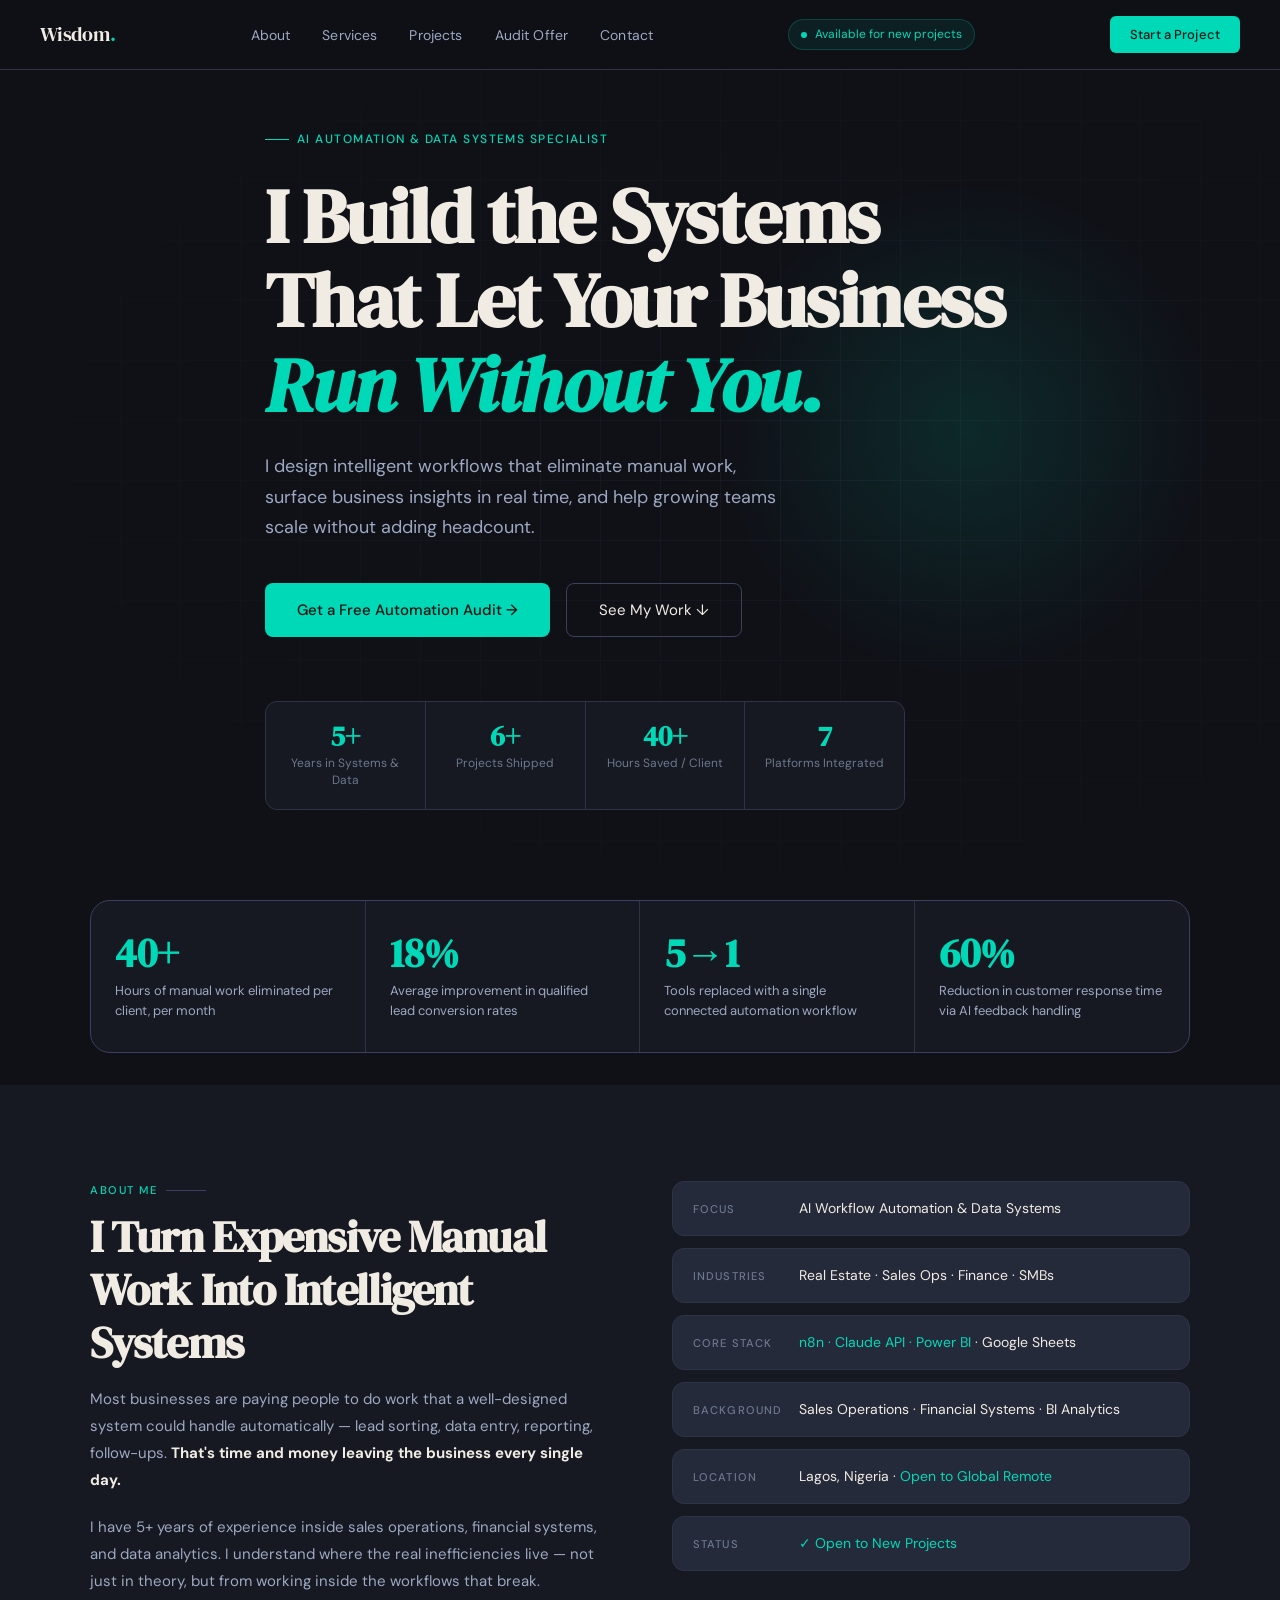
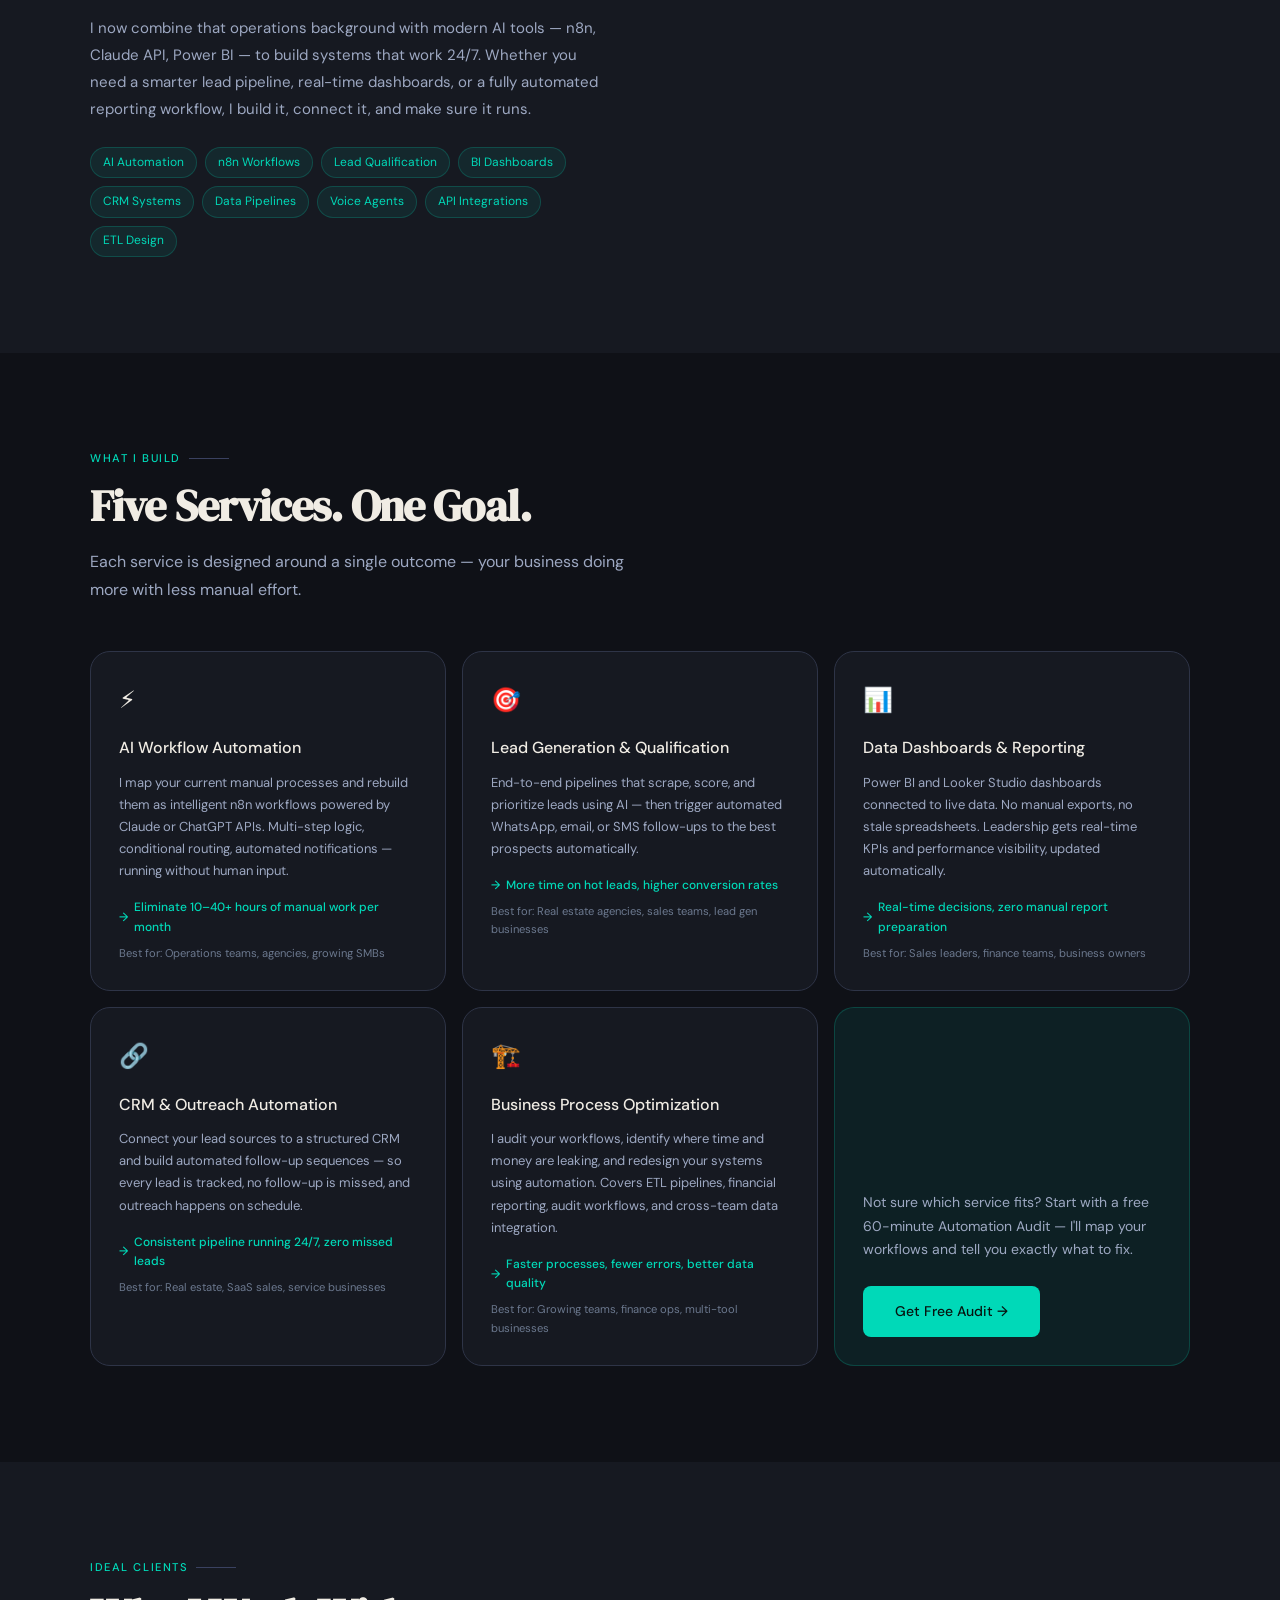
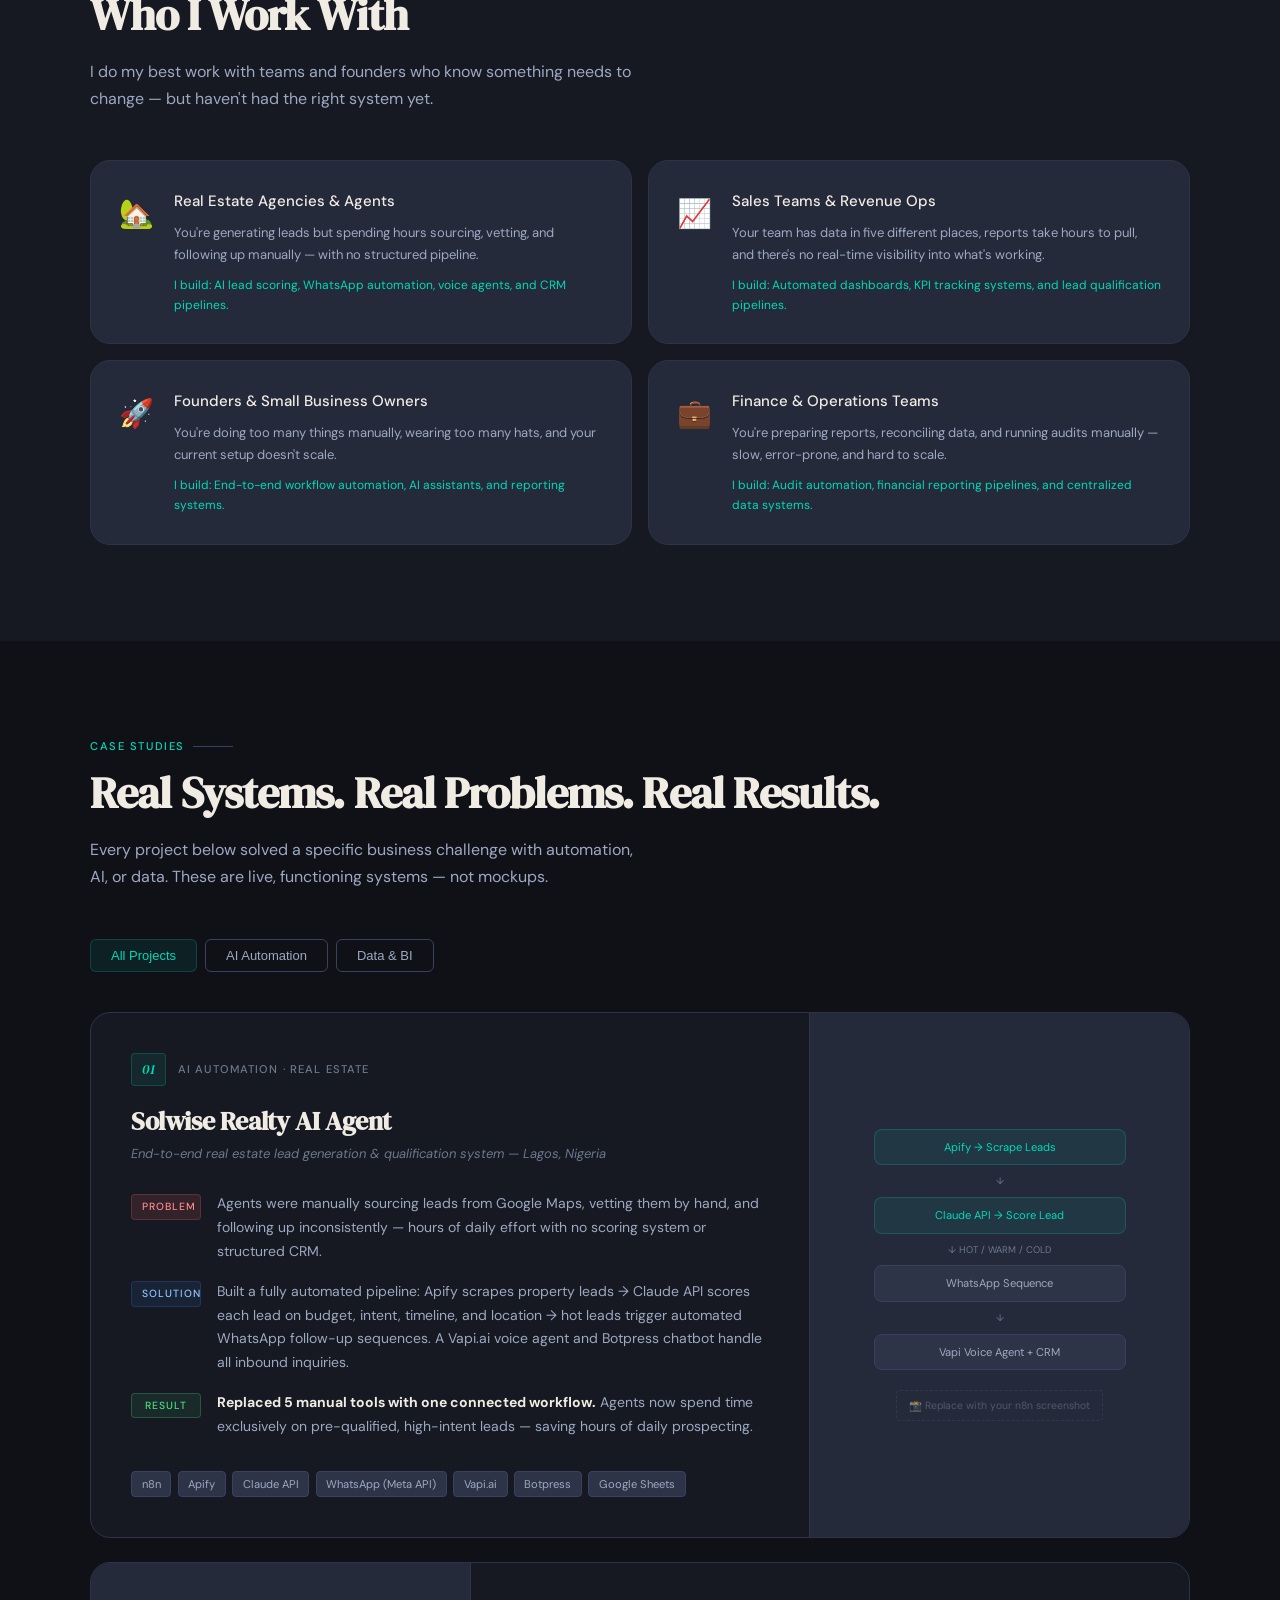
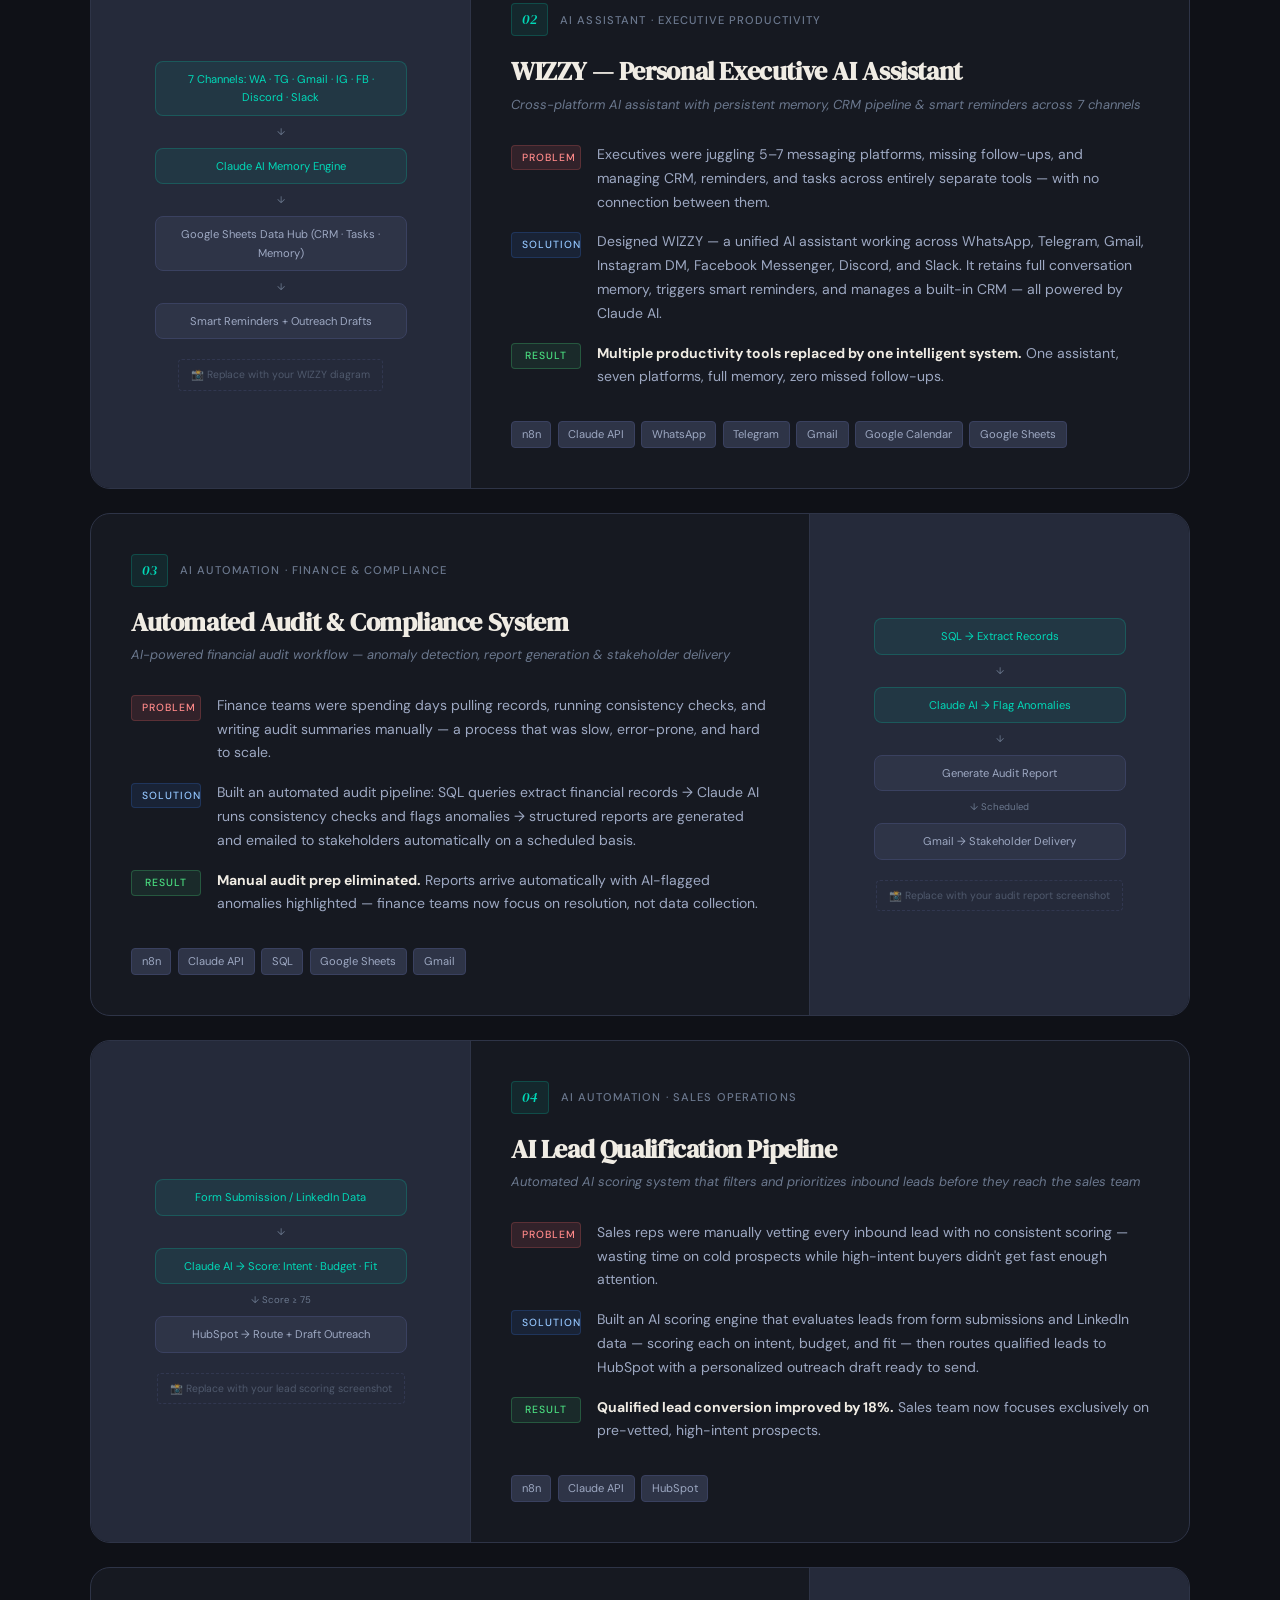
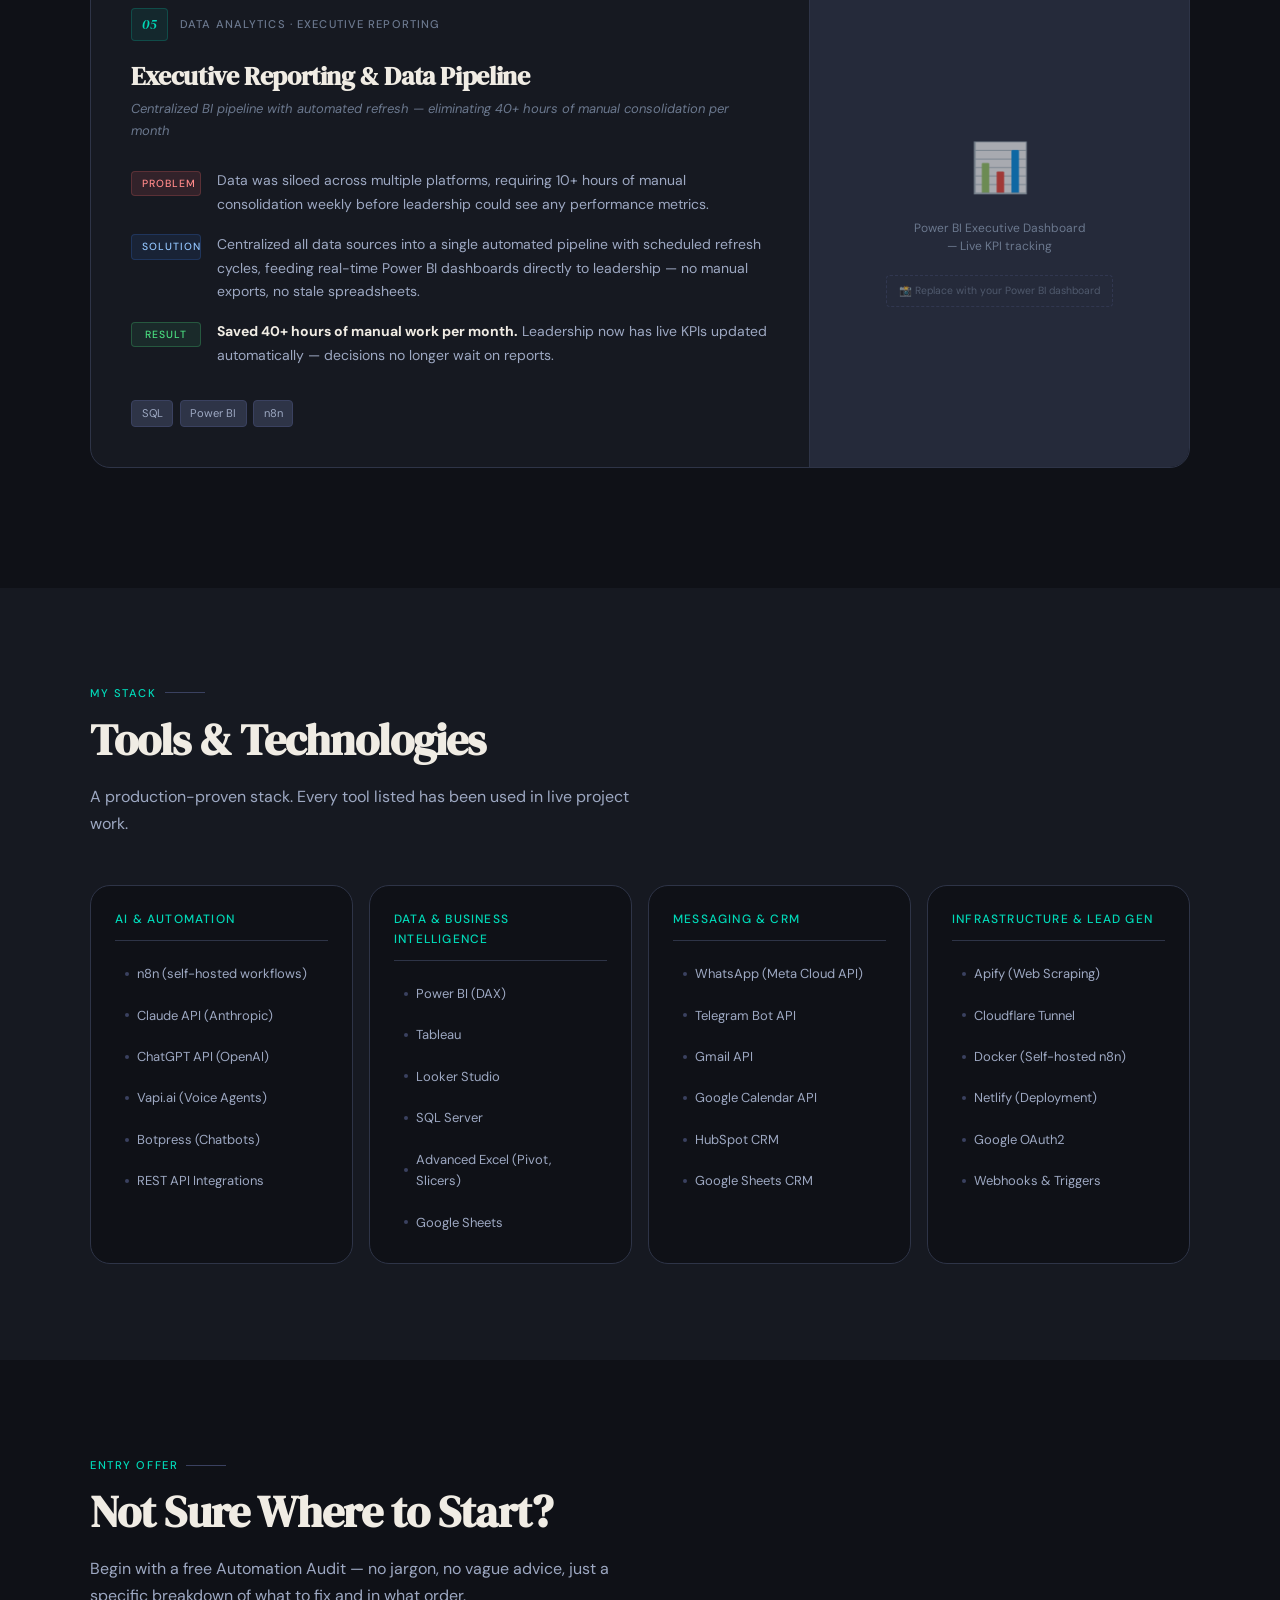
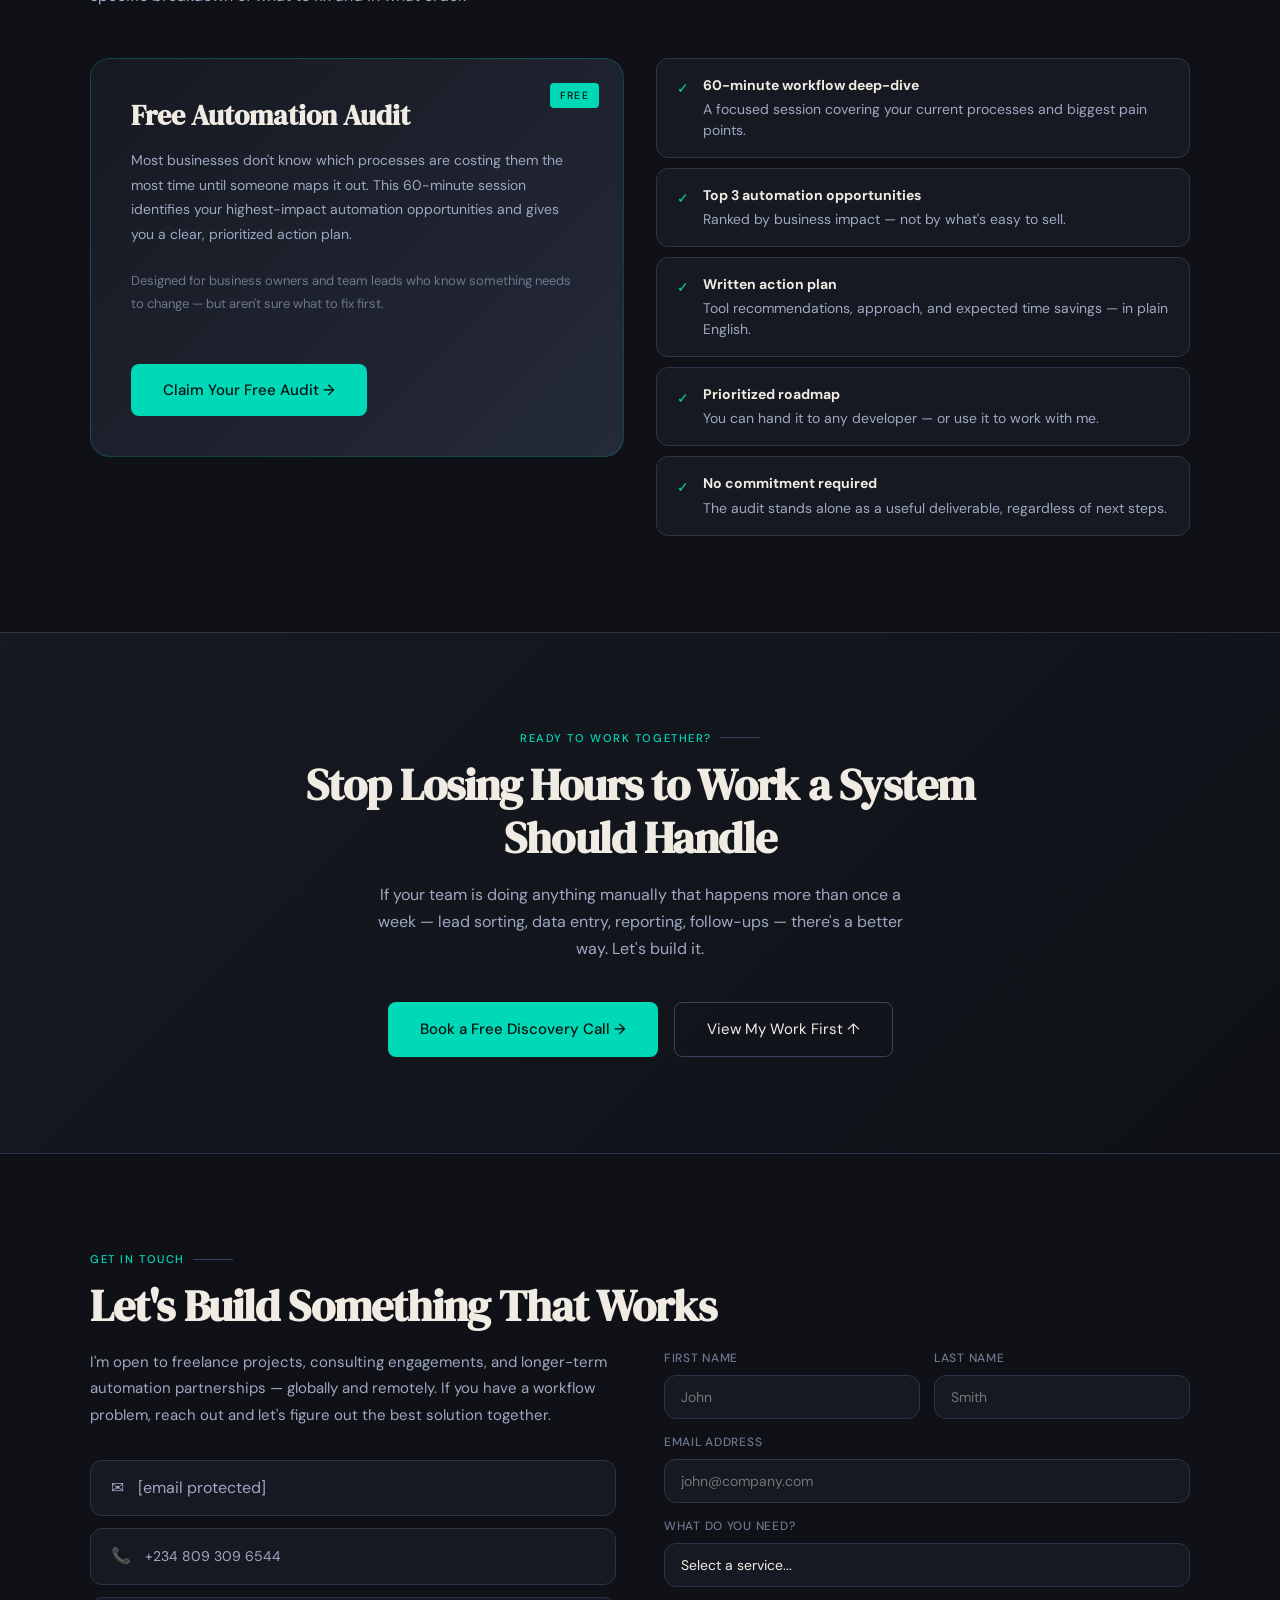
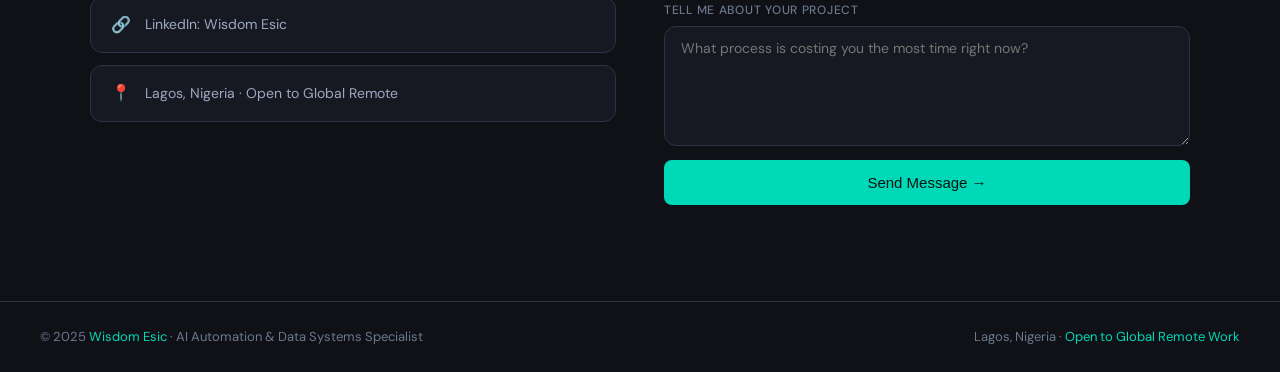
==== index.html @ a55ecbf7 "Update index.html" ====
<!DOCTYPE html>
<html lang="en">
<head>
<meta charset="UTF-8"/>
<meta name="viewport" content="width=device-width, initial-scale=1.0"/>
<title>Wisdom Esic — AI Automation & Data Systems Specialist</title>
<link rel="preconnect" href="https://fonts.googleapis.com"/>
<link rel="preconnect" href="https://fonts.gstatic.com" crossorigin/>
<link href="https://fonts.googleapis.com/css2?family=DM+Serif+Display:ital@0;1&family=DM+Sans:ital,opsz,wght@0,9..40,300;0,9..40,400;0,9..40,500;1,9..40,300&display=swap" rel="stylesheet"/>
<style>
:root{
  --bg:#0f1117;
  --bg2:#161921;
  --bg3:#1e2230;
  --surface:#252a3a;
  --surface2:#2e3447;
  --border:#2e3447;
  --border2:#3a4160;
  --text:#f0ece4;
  --text2:#9da8c2;
  --text3:#6b788e;
  --teal:#00d9b8;
  --teal-dim:#00a88f;
  --teal-bg:rgba(0,217,184,.08);
  --teal-border:rgba(0,217,184,.2);
  --amber:#f5a623;
  --amber-bg:rgba(245,166,35,.09);
  --red:#ff6b6b;
  --green:#4ade80;
  --green-bg:rgba(74,222,128,.09);
  --font-display:'DM Serif Display',Georgia,serif;
  --font-body:'DM Sans',system-ui,sans-serif;
  --radius:12px;
  --radius-lg:20px;
  --transition:0.25s cubic-bezier(.4,0,.2,1);
}
*{box-sizing:border-box;margin:0;padding:0}
html{scroll-behavior:smooth;font-size:16px}
body{background:var(--bg);color:var(--text);font-family:var(--font-body);font-weight:400;line-height:1.65;-webkit-font-smoothing:antialiased}

/* ── SCROLLBAR ── */
::-webkit-scrollbar{width:5px}
::-webkit-scrollbar-track{background:var(--bg)}
::-webkit-scrollbar-thumb{background:var(--border2);border-radius:4px}

/* ── NAV ── */
nav{
  position:fixed;top:0;left:0;right:0;z-index:100;
  display:flex;align-items:center;justify-content:space-between;
  padding:1rem 2.5rem;
  background:rgba(15,17,23,.85);
  backdrop-filter:blur(16px);
  border-bottom:1px solid var(--border);
}
.nav-logo{font-family:var(--font-display);font-size:1.25rem;color:var(--text);text-decoration:none;letter-spacing:-.01em}
.nav-logo span{color:var(--teal)}
.nav-links{display:flex;gap:2rem;list-style:none}
.nav-links a{color:var(--text2);text-decoration:none;font-size:.875rem;font-weight:400;letter-spacing:.01em;transition:color var(--transition)}
.nav-links a:hover{color:var(--text)}
.nav-cta{
  background:var(--teal);color:#0a1a17;font-weight:500;font-size:.8125rem;
  padding:.5rem 1.25rem;border-radius:6px;text-decoration:none;letter-spacing:.01em;
  transition:background var(--transition),transform var(--transition);
}
.nav-cta:hover{background:var(--teal-dim);transform:translateY(-1px)}
.nav-badge{
  display:flex;align-items:center;gap:.5rem;font-size:.75rem;color:var(--teal);
  background:var(--teal-bg);border:1px solid var(--teal-border);
  padding:.3rem .75rem;border-radius:20px;
}
.nav-badge::before{content:'';width:6px;height:6px;background:var(--teal);border-radius:50%;animation:pulse 2s infinite}
@keyframes pulse{0%,100%{opacity:1}50%{opacity:.4}}
.hamburger{display:none;background:none;border:none;cursor:pointer;flex-direction:column;gap:5px;padding:4px}
.hamburger span{display:block;width:22px;height:1.5px;background:var(--text2);border-radius:2px;transition:var(--transition)}
.mobile-menu{display:none}

/* ── HERO ── */
#hero{
  min-height:100vh;display:flex;align-items:center;
  padding:6rem 2.5rem 4rem;
  position:relative;overflow:hidden;
}
.hero-grid{
  position:absolute;inset:0;
  background-image:linear-gradient(var(--border) 1px,transparent 1px),linear-gradient(90deg,var(--border) 1px,transparent 1px);
  background-size:60px 60px;
  opacity:.25;
  mask-image:radial-gradient(ellipse 70% 60% at 60% 50%,black 0%,transparent 100%);
}
.hero-glow{
  position:absolute;top:20%;right:5%;width:500px;height:500px;
  background:radial-gradient(circle,rgba(0,217,184,.12) 0%,transparent 70%);
  pointer-events:none;
}
.hero-inner{max-width:1100px;margin:0 auto;position:relative;z-index:1}
.hero-eyebrow{
  display:inline-flex;align-items:center;gap:.5rem;
  font-size:.75rem;font-weight:500;letter-spacing:.12em;text-transform:uppercase;
  color:var(--teal);margin-bottom:1.5rem;
}
.hero-eyebrow::before{content:'';width:24px;height:1px;background:var(--teal)}
.hero-h1{
  font-family:var(--font-display);
  font-size:clamp(2.8rem,6vw,5rem);
  line-height:1.1;letter-spacing:-.02em;
  color:var(--text);margin-bottom:1.5rem;
  max-width:750px;
}
.hero-h1 em{font-style:italic;color:var(--teal)}
.hero-sub{
  font-size:1.125rem;color:var(--text2);
  max-width:520px;margin-bottom:2.5rem;line-height:1.7;
}
.hero-actions{display:flex;gap:1rem;flex-wrap:wrap;margin-bottom:4rem}
.btn-primary{
  display:inline-flex;align-items:center;gap:.5rem;
  background:var(--teal);color:#071410;font-weight:500;font-size:.9375rem;
  padding:.875rem 2rem;border-radius:8px;text-decoration:none;
  transition:background var(--transition),transform var(--transition),box-shadow var(--transition);
}
.btn-primary:hover{background:var(--teal-dim);transform:translateY(-2px);box-shadow:0 12px 32px rgba(0,217,184,.25)}
.btn-secondary{
  display:inline-flex;align-items:center;gap:.5rem;
  background:transparent;color:var(--text);font-weight:400;font-size:.9375rem;
  padding:.875rem 2rem;border-radius:8px;text-decoration:none;
  border:1px solid var(--border2);
  transition:border-color var(--transition),background var(--transition),transform var(--transition);
}
.btn-secondary:hover{border-color:var(--teal);background:var(--teal-bg);transform:translateY(-2px)}
.hero-stats{
  display:grid;grid-template-columns:repeat(4,1fr);gap:1px;
  background:var(--border);border:1px solid var(--border);
  border-radius:var(--radius);overflow:hidden;max-width:640px;
}
.hero-stat{
  background:var(--bg2);padding:1.25rem 1rem;text-align:center;
}
.hero-stat strong{display:block;font-family:var(--font-display);font-size:1.75rem;color:var(--teal);line-height:1}
.hero-stat span{font-size:.75rem;color:var(--text3);line-height:1.4;margin-top:.3rem;display:block}

/* ── SECTION COMMON ── */
section{padding:6rem 2.5rem}
.container{max-width:1100px;margin:0 auto}
.section-kicker{
  font-size:.7rem;font-weight:500;letter-spacing:.14em;text-transform:uppercase;
  color:var(--teal);margin-bottom:.75rem;display:flex;align-items:center;gap:.5rem;
}
.section-kicker::after{content:'';flex:1;height:1px;background:var(--border2);max-width:40px}
.section-title{
  font-family:var(--font-display);
  font-size:clamp(1.75rem,3.5vw,2.75rem);
  line-height:1.2;letter-spacing:-.02em;
  margin-bottom:1rem;color:var(--text);
}
.section-sub{font-size:1rem;color:var(--text2);max-width:560px;margin-bottom:3rem;line-height:1.7}

/* ── RESULTS STRIP ── */
#results{padding:0 2.5rem;margin-bottom:2rem}
.results-strip{
  max-width:1100px;margin:0 auto;
  display:grid;grid-template-columns:repeat(4,1fr);
  border:1px solid var(--border2);border-radius:var(--radius-lg);
  overflow:hidden;background:var(--bg2);
}
.result-item{
  padding:2rem 1.5rem;border-right:1px solid var(--border);
  position:relative;transition:background var(--transition);
}
.result-item:last-child{border-right:none}
.result-item:hover{background:var(--surface)}
.result-item strong{
  font-family:var(--font-display);font-size:2.5rem;color:var(--teal);
  display:block;line-height:1;margin-bottom:.5rem;
}
.result-item p{font-size:.8125rem;color:var(--text2);line-height:1.5}

/* ── ABOUT ── */
#about{background:var(--bg2)}
.about-grid{display:grid;grid-template-columns:1fr 1fr;gap:4rem;align-items:start}
.about-text p{color:var(--text2);line-height:1.8;margin-bottom:1.25rem;font-size:.9375rem}
.about-text p strong{color:var(--text)}
.about-tags{display:flex;flex-wrap:wrap;gap:.5rem;margin-top:1.5rem}
.tag{
  font-size:.75rem;color:var(--teal);background:var(--teal-bg);
  border:1px solid var(--teal-border);padding:.3rem .75rem;border-radius:20px;
}
.about-info{display:flex;flex-direction:column;gap:.75rem}
.info-row{
  display:flex;gap:1rem;align-items:flex-start;padding:1rem 1.25rem;
  background:var(--surface);border-radius:var(--radius);border:1px solid var(--border);
}
.info-row .info-label{font-size:.7rem;font-weight:500;letter-spacing:.1em;text-transform:uppercase;color:var(--text3);flex-shrink:0;width:90px;padding-top:.1rem}
.info-row .info-val{font-size:.875rem;color:var(--text);line-height:1.5}
.info-row .info-val .highlight{color:var(--teal)}

/* ── SERVICES ── */
.services-grid{display:grid;grid-template-columns:repeat(3,1fr);gap:1rem}
.service-card{
  background:var(--bg2);border:1px solid var(--border);border-radius:var(--radius-lg);
  padding:1.75rem;transition:border-color var(--transition),transform var(--transition),background var(--transition);
  position:relative;overflow:hidden;
}
.service-card::before{
  content:'';position:absolute;top:0;left:0;right:0;height:1px;
  background:linear-gradient(90deg,transparent,var(--teal),transparent);
  opacity:0;transition:opacity var(--transition);
}
.service-card:hover{border-color:var(--border2);transform:translateY(-4px);background:var(--surface)}
.service-card:hover::before{opacity:1}
.svc-icon{font-size:1.5rem;margin-bottom:1rem;display:block}
.svc-title{font-size:1rem;font-weight:500;color:var(--text);margin-bottom:.625rem}
.svc-desc{font-size:.8125rem;color:var(--text2);line-height:1.7;margin-bottom:1rem}
.svc-result{font-size:.75rem;color:var(--teal);font-weight:500;display:flex;align-items:center;gap:.4rem}
.svc-result::before{content:'→'}
.svc-for{font-size:.7rem;color:var(--text3);margin-top:.375rem}

/* ── WHO I WORK WITH ── */
#audience{background:var(--bg2)}
.audience-grid{display:grid;grid-template-columns:repeat(2,1fr);gap:1rem}
.audience-card{
  display:flex;gap:1.25rem;align-items:flex-start;
  background:var(--surface);border:1px solid var(--border);border-radius:var(--radius-lg);
  padding:1.75rem;transition:border-color var(--transition),transform var(--transition);
}
.audience-card:hover{border-color:var(--teal-border);transform:translateY(-3px)}
.audience-icon{font-size:1.75rem;flex-shrink:0;margin-top:.1rem}
.audience-card h3{font-size:.9375rem;font-weight:500;color:var(--text);margin-bottom:.5rem}
.audience-card p{font-size:.8125rem;color:var(--text2);line-height:1.7;margin-bottom:.625rem}
.audience-builds{font-size:.75rem;color:var(--teal)}

/* ── PROJECTS ── */
#projects{background:var(--bg)}
.projects-intro{margin-bottom:3rem}
.project-tabs{display:flex;gap:.5rem;margin-bottom:2.5rem}
.tab-btn{
  padding:.5rem 1.25rem;border-radius:6px;font-size:.8125rem;font-weight:400;
  border:1px solid var(--border2);background:transparent;color:var(--text2);
  cursor:pointer;transition:all var(--transition);
}
.tab-btn.active,.tab-btn:hover{background:var(--teal-bg);border-color:var(--teal-border);color:var(--teal)}
.project-card{
  background:var(--bg2);border:1px solid var(--border);border-radius:var(--radius-lg);
  overflow:hidden;margin-bottom:1.5rem;
  display:grid;grid-template-columns:1fr 380px;
  transition:border-color var(--transition),transform var(--transition);
}
.project-card:hover{border-color:var(--border2);transform:translateY(-3px)}
.project-card.reverse{grid-template-columns:380px 1fr}
.project-body{padding:2.5rem;display:flex;flex-direction:column;justify-content:space-between}
.project-meta{display:flex;align-items:center;gap:.75rem;margin-bottom:1.25rem;flex-wrap:wrap}
.project-num{
  font-family:var(--font-display);font-size:.875rem;color:var(--teal);
  background:var(--teal-bg);border:1px solid var(--teal-border);
  padding:.25rem .625rem;border-radius:4px;font-style:italic;
}
.project-category{font-size:.7rem;font-weight:500;letter-spacing:.1em;text-transform:uppercase;color:var(--text3)}
.project-card h3{font-family:var(--font-display);font-size:1.625rem;color:var(--text);margin-bottom:.375rem;line-height:1.2;letter-spacing:-.015em}
.project-subtitle{font-size:.8125rem;color:var(--text3);margin-bottom:1.75rem;font-style:italic}
.case-study{display:flex;flex-direction:column;gap:1rem;margin-bottom:2rem}
.cs-row{display:flex;gap:1rem;align-items:flex-start}
.cs-label{
  font-size:.65rem;font-weight:500;letter-spacing:.1em;text-transform:uppercase;
  padding:.25rem .625rem;border-radius:4px;flex-shrink:0;margin-top:.1rem;line-height:1.5;
  width:70px;text-align:center;
}
.cs-label.prob{background:rgba(255,107,107,.12);color:#ff8989;border:1px solid rgba(255,107,107,.2)}
.cs-label.sol{background:rgba(59,130,246,.1);color:#93c5fd;border:1px solid rgba(59,130,246,.2)}
.cs-label.res{background:var(--green-bg);color:var(--green);border:1px solid rgba(74,222,128,.25)}
.cs-text{font-size:.875rem;color:var(--text2);line-height:1.7}
.cs-text strong{color:var(--text)}
.project-tools{display:flex;flex-wrap:wrap;gap:.4rem}
.tool-tag{
  font-size:.7rem;background:var(--surface2);border:1px solid var(--border2);
  color:var(--text2);padding:.2rem .6rem;border-radius:4px;
}
.project-visual{
  background:var(--surface);border-left:1px solid var(--border);
  display:flex;flex-direction:column;align-items:center;justify-content:center;
  position:relative;overflow:hidden;min-height:320px;
}
.project-card.reverse .project-visual{border-left:none;border-right:1px solid var(--border)}
.project-visual-inner{
  width:100%;height:100%;display:flex;align-items:center;justify-content:center;
  flex-direction:column;gap:.75rem;padding:2rem;
}
.project-visual-icon{font-size:3rem;opacity:.6}
.project-visual-label{font-size:.75rem;color:var(--text3);text-align:center;max-width:180px;line-height:1.5}
.project-visual-hint{
  font-size:.65rem;color:var(--text3);opacity:.6;
  border:1px dashed var(--border2);padding:.375rem .75rem;border-radius:4px;margin-top:.5rem;
}
.project-visual img{
  width:100%;height:100%;object-fit:cover;opacity:.85;
  transition:opacity var(--transition);
}
.project-card:hover .project-visual img{opacity:1}

/* Workflow diagram placeholder */
.flow-diagram{
  display:flex;flex-direction:column;align-items:center;gap:.5rem;width:80%;
}
.flow-node{
  background:var(--surface2);border:1px solid var(--border2);border-radius:8px;
  padding:.5rem 1rem;font-size:.7rem;color:var(--text2);text-align:center;width:100%;
}
.flow-node.accent{background:var(--teal-bg);border-color:var(--teal-border);color:var(--teal)}
.flow-arrow{font-size:.6rem;color:var(--text3)}

/* ── TOOLS STACK ── */
#tools{background:var(--bg2)}
.tools-grid{display:grid;grid-template-columns:repeat(4,1fr);gap:1rem}
.tool-group{background:var(--bg);border:1px solid var(--border);border-radius:var(--radius-lg);padding:1.5rem}
.tool-group h3{
  font-size:.75rem;font-weight:500;letter-spacing:.1em;text-transform:uppercase;
  color:var(--teal);margin-bottom:1rem;padding-bottom:.625rem;
  border-bottom:1px solid var(--border);
}
.tool-list{display:flex;flex-direction:column;gap:.5rem}
.tool-item{
  font-size:.8125rem;color:var(--text2);padding:.375rem .625rem;
  border-radius:6px;transition:background var(--transition),color var(--transition);
  display:flex;align-items:center;gap:.5rem;
}
.tool-item::before{content:'';width:4px;height:4px;background:var(--border2);border-radius:50%;flex-shrink:0;transition:background var(--transition)}
.tool-item:hover{background:var(--teal-bg);color:var(--text)}
.tool-item:hover::before{background:var(--teal)}

/* ── OFFER ── */
#offer{background:var(--bg)}
.offer-grid{display:grid;grid-template-columns:1fr 1fr;gap:2rem;align-items:start}
.offer-left{
  background:linear-gradient(135deg,var(--bg2) 0%,var(--surface) 100%);
  border:1px solid var(--teal-border);border-radius:var(--radius-lg);padding:2.5rem;
  position:relative;overflow:hidden;
}
.offer-left::after{
  content:'FREE';position:absolute;top:1.5rem;right:1.5rem;
  font-size:.65rem;font-weight:500;letter-spacing:.12em;
  background:var(--teal);color:#071410;padding:.25rem .625rem;border-radius:4px;
}
.offer-left h3{font-family:var(--font-display);font-size:1.75rem;color:var(--text);margin-bottom:1rem;line-height:1.2}
.offer-left p{font-size:.875rem;color:var(--text2);line-height:1.75;margin-bottom:1.5rem}
.offer-right{display:flex;flex-direction:column;gap:.625rem}
.offer-item{
  display:flex;gap:.875rem;align-items:flex-start;
  background:var(--bg2);border:1px solid var(--border);border-radius:var(--radius);
  padding:1rem 1.25rem;
}
.offer-check{color:var(--teal);font-size:.875rem;flex-shrink:0;margin-top:.15rem}
.offer-item p{font-size:.875rem;color:var(--text2);line-height:1.5}
.offer-item p strong{color:var(--text);display:block;margin-bottom:.2rem;font-size:.875rem}

/* ── FINAL CTA ── */
#cta{
  padding:6rem 2.5rem;
  background:linear-gradient(135deg,var(--bg2) 0%,var(--bg) 100%);
  border-top:1px solid var(--border);border-bottom:1px solid var(--border);
  text-align:center;
}
#cta .section-title{margin-bottom:1rem}
#cta .section-sub{margin:0 auto 2.5rem;text-align:center}

/* ── CONTACT ── */
#contact{background:var(--bg)}
.contact-grid{display:grid;grid-template-columns:1fr 1fr;gap:3rem;align-items:start}
.contact-info h3{font-family:var(--font-display);font-size:1.75rem;color:var(--text);margin-bottom:.75rem;line-height:1.2}
.contact-info p{font-size:.9375rem;color:var(--text2);line-height:1.75;margin-bottom:2rem}
.contact-links{display:flex;flex-direction:column;gap:.75rem}
.contact-link{
  display:flex;align-items:center;gap:.875rem;padding:.875rem 1.25rem;
  background:var(--bg2);border:1px solid var(--border);border-radius:var(--radius);
  color:var(--text2);font-size:.875rem;text-decoration:none;
  transition:border-color var(--transition),color var(--transition),background var(--transition);
}
.contact-link:hover{border-color:var(--teal-border);background:var(--teal-bg);color:var(--text)}
.contact-link span:first-child{font-size:1rem;flex-shrink:0}
.contact-form{display:flex;flex-direction:column;gap:.875rem}
.form-group{display:flex;flex-direction:column;gap:.375rem}
.form-group label{font-size:.75rem;font-weight:500;letter-spacing:.06em;text-transform:uppercase;color:var(--text3)}
.form-group input,.form-group textarea,.form-group select{
  background:var(--bg2);border:1px solid var(--border);border-radius:var(--radius);
  color:var(--text);font-family:var(--font-body);font-size:.875rem;
  padding:.75rem 1rem;outline:none;transition:border-color var(--transition);
  -webkit-appearance:none;
}
.form-group textarea{min-height:120px;resize:vertical}
.form-group input:focus,.form-group textarea:focus,.form-group select:focus{border-color:var(--teal-dim)}
.form-group select option{background:var(--bg2)}
.form-row{display:grid;grid-template-columns:1fr 1fr;gap:.875rem}

/* ── FOOTER ── */
footer{
  border-top:1px solid var(--border);padding:1.5rem 2.5rem;
  display:flex;align-items:center;justify-content:space-between;
  background:var(--bg);
}
.footer-text{font-size:.8125rem;color:var(--text3)}
.footer-text span{color:var(--teal)}

/* ── ANIMATIONS ── */
@keyframes fadeUp{from{opacity:0;transform:translateY(24px)}to{opacity:1;transform:translateY(0)}}
.fade-up{opacity:0;animation:fadeUp .7s cubic-bezier(.4,0,.2,1) forwards}
.delay-1{animation-delay:.1s}
.delay-2{animation-delay:.2s}
.delay-3{animation-delay:.35s}
.delay-4{animation-delay:.5s}
.delay-5{animation-delay:.65s}

/* reveal on scroll */
.reveal{opacity:0;transform:translateY(30px);transition:opacity .7s ease,transform .7s ease}
.reveal.visible{opacity:1;transform:translateY(0)}

/* ── RESPONSIVE ── */
@media(max-width:1024px){
  .tools-grid{grid-template-columns:repeat(2,1fr)}
  .project-card,.project-card.reverse{grid-template-columns:1fr}
  .project-card.reverse .project-visual{border-right:none;border-left:none;border-top:1px solid var(--border)}
  .project-visual{border-left:none;border-top:1px solid var(--border);min-height:220px}
  .project-card{display:flex;flex-direction:column-reverse}
  .project-card.reverse{display:flex;flex-direction:column}
}
@media(max-width:768px){
  nav{padding:.875rem 1.25rem}
  .nav-links,.nav-badge{display:none}
  .hamburger{display:flex}
  .mobile-menu{
    display:none;position:fixed;inset:0;z-index:99;
    background:var(--bg);padding:5rem 2rem 2rem;
    flex-direction:column;gap:1.5rem;
  }
  .mobile-menu.open{display:flex}
  .mobile-menu a{font-size:1.25rem;color:var(--text2);text-decoration:none;border-bottom:1px solid var(--border);padding-bottom:1rem}
  section{padding:4rem 1.25rem}
  #hero{padding:5rem 1.25rem 3rem}
  .hero-stats{grid-template-columns:repeat(2,1fr)}
  .hero-actions{flex-direction:column;align-items:flex-start}
  .about-grid,.contact-grid,.offer-grid{grid-template-columns:1fr}
  .results-strip{grid-template-columns:repeat(2,1fr)}
  .result-item{border-right:1px solid var(--border);border-bottom:1px solid var(--border)}
  .result-item:nth-child(2),.result-item:nth-child(4){border-right:none}
  .result-item:nth-child(3),.result-item:nth-child(4){border-bottom:none}
  .services-grid{grid-template-columns:1fr}
  .audience-grid{grid-template-columns:1fr}
  .tools-grid{grid-template-columns:1fr 1fr}
  footer{flex-direction:column;gap:.5rem;text-align:center}
  .form-row{grid-template-columns:1fr}
  .nav-cta{display:none}
}
@media(max-width:480px){
  .results-strip{grid-template-columns:1fr}
  .result-item{border-right:none}
  .tools-grid{grid-template-columns:1fr}
}
</style>
</head>
<body>

<!-- NAV -->
<nav>
  <a href="#hero" class="nav-logo">Wisdom<span>.</span></a>
  <ul class="nav-links">
    <li><a href="#about">About</a></li>
    <li><a href="#services">Services</a></li>
    <li><a href="#projects">Projects</a></li>
    <li><a href="#offer">Audit Offer</a></li>
    <li><a href="#contact">Contact</a></li>
  </ul>
  <div class="nav-badge">Available for new projects</div>
  <a href="#contact" class="nav-cta">Start a Project</a>
  <button class="hamburger" id="hamburger" aria-label="Menu">
    <span></span><span></span><span></span>
  </button>
</nav>

<!-- MOBILE MENU -->
<nav class="mobile-menu" id="mobileMenu">
  <a href="#about" onclick="closeMobile()">About</a>
  <a href="#services" onclick="closeMobile()">Services</a>
  <a href="#projects" onclick="closeMobile()">Projects</a>
  <a href="#offer" onclick="closeMobile()">Audit Offer</a>
  <a href="#contact" onclick="closeMobile()">Contact</a>
  <a href="#contact" class="btn-primary" style="text-align:center" onclick="closeMobile()">Start a Project →</a>
</nav>

<!-- HERO -->
<section id="hero">
  <div class="hero-grid"></div>
  <div class="hero-glow"></div>
  <div class="hero-inner">
    <div class="hero-eyebrow fade-up delay-1">AI Automation & Data Systems Specialist</div>
    <h1 class="hero-h1 fade-up delay-2">
      I Build the Systems That Let Your Business <em>Run Without You.</em>
    </h1>
    <p class="hero-sub fade-up delay-3">
      I design intelligent workflows that eliminate manual work, surface business insights in real time, and help growing teams scale without adding headcount.
    </p>
    <div class="hero-actions fade-up delay-4">
      <a href="#offer" class="btn-primary">Get a Free Automation Audit →</a>
      <a href="#projects" class="btn-secondary">See My Work ↓</a>
    </div>
    <div class="hero-stats fade-up delay-5">
      <div class="hero-stat"><strong>5+</strong><span>Years in Systems &amp; Data</span></div>
      <div class="hero-stat"><strong>6+</strong><span>Projects Shipped</span></div>
      <div class="hero-stat"><strong>40+</strong><span>Hours Saved / Client</span></div>
      <div class="hero-stat"><strong>7</strong><span>Platforms Integrated</span></div>
    </div>
  </div>
</section>

<!-- RESULTS STRIP -->
<div id="results">
  <div class="results-strip reveal">
    <div class="result-item"><strong>40+</strong><p>Hours of manual work eliminated per client, per month</p></div>
    <div class="result-item"><strong>18%</strong><p>Average improvement in qualified lead conversion rates</p></div>
    <div class="result-item"><strong>5→1</strong><p>Tools replaced with a single connected automation workflow</p></div>
    <div class="result-item"><strong>60%</strong><p>Reduction in customer response time via AI feedback handling</p></div>
  </div>
</div>

<!-- ABOUT -->
<section id="about">
  <div class="container">
    <div class="about-grid">
      <div class="about-text reveal">
        <div class="section-kicker">About Me</div>
        <h2 class="section-title">I Turn Expensive Manual Work Into Intelligent Systems</h2>
        <p>Most businesses are paying people to do work that a well-designed system could handle automatically — lead sorting, data entry, reporting, follow-ups. <strong>That's time and money leaving the business every single day.</strong></p>
        <p>I have 5+ years of experience inside sales operations, financial systems, and data analytics. I understand where the real inefficiencies live — not just in theory, but from working inside the workflows that break.</p>
        <p>I now combine that operations background with modern AI tools — n8n, Claude API, Power BI — to build systems that work 24/7. Whether you need a smarter lead pipeline, real-time dashboards, or a fully automated reporting workflow, I build it, connect it, and make sure it runs.</p>
        <div class="about-tags">
          <span class="tag">AI Automation</span>
          <span class="tag">n8n Workflows</span>
          <span class="tag">Lead Qualification</span>
          <span class="tag">BI Dashboards</span>
          <span class="tag">CRM Systems</span>
          <span class="tag">Data Pipelines</span>
          <span class="tag">Voice Agents</span>
          <span class="tag">API Integrations</span>
          <span class="tag">ETL Design</span>
        </div>
      </div>
      <div class="about-info reveal">
        <div class="info-row">
          <span class="info-label">Focus</span>
          <span class="info-val">AI Workflow Automation &amp; Data Systems</span>
        </div>
        <div class="info-row">
          <span class="info-label">Industries</span>
          <span class="info-val">Real Estate · Sales Ops · Finance · SMBs</span>
        </div>
        <div class="info-row">
          <span class="info-label">Core Stack</span>
          <span class="info-val"><span class="highlight">n8n · Claude API · Power BI</span> · Google Sheets</span>
        </div>
        <div class="info-row">
          <span class="info-label">Background</span>
          <span class="info-val">Sales Operations · Financial Systems · BI Analytics</span>
        </div>
        <div class="info-row">
          <span class="info-label">Location</span>
          <span class="info-val">Lagos, Nigeria · <span class="highlight">Open to Global Remote</span></span>
        </div>
        <div class="info-row">
          <span class="info-label">Status</span>
          <span class="info-val"><span class="highlight">✓ Open to New Projects</span></span>
        </div>
      </div>
    </div>
  </div>
</section>

<!-- SERVICES -->
<section id="services">
  <div class="container">
    <div class="section-kicker">What I Build</div>
    <h2 class="section-title">Five Services. One Goal.</h2>
    <p class="section-sub">Each service is designed around a single outcome — your business doing more with less manual effort.</p>
    <div class="services-grid">
      <div class="service-card reveal">
        <span class="svc-icon">⚡</span>
        <div class="svc-title">AI Workflow Automation</div>
        <p class="svc-desc">I map your current manual processes and rebuild them as intelligent n8n workflows powered by Claude or ChatGPT APIs. Multi-step logic, conditional routing, automated notifications — running without human input.</p>
        <div class="svc-result">Eliminate 10–40+ hours of manual work per month</div>
        <div class="svc-for">Best for: Operations teams, agencies, growing SMBs</div>
      </div>
      <div class="service-card reveal">
        <span class="svc-icon">🎯</span>
        <div class="svc-title">Lead Generation & Qualification</div>
        <p class="svc-desc">End-to-end pipelines that scrape, score, and prioritize leads using AI — then trigger automated WhatsApp, email, or SMS follow-ups to the best prospects automatically.</p>
        <div class="svc-result">More time on hot leads, higher conversion rates</div>
        <div class="svc-for">Best for: Real estate agencies, sales teams, lead gen businesses</div>
      </div>
      <div class="service-card reveal">
        <span class="svc-icon">📊</span>
        <div class="svc-title">Data Dashboards & Reporting</div>
        <p class="svc-desc">Power BI and Looker Studio dashboards connected to live data. No manual exports, no stale spreadsheets. Leadership gets real-time KPIs and performance visibility, updated automatically.</p>
        <div class="svc-result">Real-time decisions, zero manual report preparation</div>
        <div class="svc-for">Best for: Sales leaders, finance teams, business owners</div>
      </div>
      <div class="service-card reveal">
        <span class="svc-icon">🔗</span>
        <div class="svc-title">CRM & Outreach Automation</div>
        <p class="svc-desc">Connect your lead sources to a structured CRM and build automated follow-up sequences — so every lead is tracked, no follow-up is missed, and outreach happens on schedule.</p>
        <div class="svc-result">Consistent pipeline running 24/7, zero missed leads</div>
        <div class="svc-for">Best for: Real estate, SaaS sales, service businesses</div>
      </div>
      <div class="service-card reveal">
        <span class="svc-icon">🏗️</span>
        <div class="svc-title">Business Process Optimization</div>
        <p class="svc-desc">I audit your workflows, identify where time and money are leaking, and redesign your systems using automation. Covers ETL pipelines, financial reporting, audit workflows, and cross-team data integration.</p>
        <div class="svc-result">Faster processes, fewer errors, better data quality</div>
        <div class="svc-for">Best for: Growing teams, finance ops, multi-tool businesses</div>
      </div>
      <div class="service-card reveal" style="display:flex;flex-direction:column;align-items:flex-start;justify-content:flex-end;background:var(--teal-bg);border-color:var(--teal-border)">
        <p style="font-size:.875rem;color:var(--text2);line-height:1.7;margin-bottom:1.5rem">Not sure which service fits? Start with a free 60-minute Automation Audit — I'll map your workflows and tell you exactly what to fix.</p>
        <a href="#offer" class="btn-primary" style="font-size:.875rem">Get Free Audit →</a>
      </div>
    </div>
  </div>
</section>

<!-- WHO I WORK WITH -->
<section id="audience">
  <div class="container">
    <div class="section-kicker">Ideal Clients</div>
    <h2 class="section-title">Who I Work With</h2>
    <p class="section-sub">I do my best work with teams and founders who know something needs to change — but haven't had the right system yet.</p>
    <div class="audience-grid">
      <div class="audience-card reveal">
        <div class="audience-icon">🏡</div>
        <div>
          <h3>Real Estate Agencies & Agents</h3>
          <p>You're generating leads but spending hours sourcing, vetting, and following up manually — with no structured pipeline.</p>
          <div class="audience-builds">I build: AI lead scoring, WhatsApp automation, voice agents, and CRM pipelines.</div>
        </div>
      </div>
      <div class="audience-card reveal">
        <div class="audience-icon">📈</div>
        <div>
          <h3>Sales Teams & Revenue Ops</h3>
          <p>Your team has data in five different places, reports take hours to pull, and there's no real-time visibility into what's working.</p>
          <div class="audience-builds">I build: Automated dashboards, KPI tracking systems, and lead qualification pipelines.</div>
        </div>
      </div>
      <div class="audience-card reveal">
        <div class="audience-icon">🚀</div>
        <div>
          <h3>Founders & Small Business Owners</h3>
          <p>You're doing too many things manually, wearing too many hats, and your current setup doesn't scale.</p>
          <div class="audience-builds">I build: End-to-end workflow automation, AI assistants, and reporting systems.</div>
        </div>
      </div>
      <div class="audience-card reveal">
        <div class="audience-icon">💼</div>
        <div>
          <h3>Finance & Operations Teams</h3>
          <p>You're preparing reports, reconciling data, and running audits manually — slow, error-prone, and hard to scale.</p>
          <div class="audience-builds">I build: Audit automation, financial reporting pipelines, and centralized data systems.</div>
        </div>
      </div>
    </div>
  </div>
</section>

<!-- PROJECTS -->
<section id="projects">
  <div class="container">
    <div class="projects-intro reveal">
      <div class="section-kicker">Case Studies</div>
      <h2 class="section-title">Real Systems. Real Problems. Real Results.</h2>
      <p class="section-sub">Every project below solved a specific business challenge with automation, AI, or data. These are live, functioning systems — not mockups.</p>
    </div>

    <div class="project-tabs reveal">
      <button class="tab-btn active" onclick="filterProjects('all',this)">All Projects</button>
      <button class="tab-btn" onclick="filterProjects('ai',this)">AI Automation</button>
      <button class="tab-btn" onclick="filterProjects('data',this)">Data &amp; BI</button>
    </div>

    <!-- Project 1 -->
    <div class="project-card reveal" data-category="ai">
      <div class="project-body">
        <div>
          <div class="project-meta">
            <span class="project-num">01</span>
            <span class="project-category">AI Automation · Real Estate</span>
          </div>
          <h3>Solwise Realty AI Agent</h3>
          <p class="project-subtitle">End-to-end real estate lead generation &amp; qualification system — Lagos, Nigeria</p>
          <div class="case-study">
            <div class="cs-row">
              <span class="cs-label prob">Problem</span>
              <p class="cs-text">Agents were manually sourcing leads from Google Maps, vetting them by hand, and following up inconsistently — hours of daily effort with no scoring system or structured CRM.</p>
            </div>
            <div class="cs-row">
              <span class="cs-label sol">Solution</span>
              <p class="cs-text">Built a fully automated pipeline: Apify scrapes property leads → Claude API scores each lead on budget, intent, timeline, and location → hot leads trigger automated WhatsApp follow-up sequences. A Vapi.ai voice agent and Botpress chatbot handle all inbound inquiries.</p>
            </div>
            <div class="cs-row">
              <span class="cs-label res">Result</span>
              <p class="cs-text"><strong>Replaced 5 manual tools with one connected workflow.</strong> Agents now spend time exclusively on pre-qualified, high-intent leads — saving hours of daily prospecting.</p>
            </div>
          </div>
        </div>
        <div class="project-tools">
          <span class="tool-tag">n8n</span><span class="tool-tag">Apify</span><span class="tool-tag">Claude API</span><span class="tool-tag">WhatsApp (Meta API)</span><span class="tool-tag">Vapi.ai</span><span class="tool-tag">Botpress</span><span class="tool-tag">Google Sheets</span>
        </div>
      </div>
      <div class="project-visual">
        <div class="project-visual-inner">
          <div class="flow-diagram">
            <div class="flow-node accent">Apify → Scrape Leads</div>
            <div class="flow-arrow">↓</div>
            <div class="flow-node accent">Claude API → Score Lead</div>
            <div class="flow-arrow">↓ HOT / WARM / COLD</div>
            <div class="flow-node">WhatsApp Sequence</div>
            <div class="flow-arrow">↓</div>
            <div class="flow-node">Vapi Voice Agent + CRM</div>
          </div>
          <div class="project-visual-hint">📸 Replace with your n8n screenshot</div>
        </div>
      </div>
    </div>

    <!-- Project 2 -->
    <div class="project-card reverse reveal" data-category="ai">
      <div class="project-visual">
        <div class="project-visual-inner">
          <div class="flow-diagram">
            <div class="flow-node accent">7 Channels: WA · TG · Gmail · IG · FB · Discord · Slack</div>
            <div class="flow-arrow">↓</div>
            <div class="flow-node accent">Claude AI Memory Engine</div>
            <div class="flow-arrow">↓</div>
            <div class="flow-node">Google Sheets Data Hub (CRM · Tasks · Memory)</div>
            <div class="flow-arrow">↓</div>
            <div class="flow-node">Smart Reminders + Outreach Drafts</div>
          </div>
          <div class="project-visual-hint">📸 Replace with your WIZZY diagram</div>
        </div>
      </div>
      <div class="project-body">
        <div>
          <div class="project-meta">
            <span class="project-num">02</span>
            <span class="project-category">AI Assistant · Executive Productivity</span>
          </div>
          <h3>WIZZY — Personal Executive AI Assistant</h3>
          <p class="project-subtitle">Cross-platform AI assistant with persistent memory, CRM pipeline &amp; smart reminders across 7 channels</p>
          <div class="case-study">
            <div class="cs-row">
              <span class="cs-label prob">Problem</span>
              <p class="cs-text">Executives were juggling 5–7 messaging platforms, missing follow-ups, and managing CRM, reminders, and tasks across entirely separate tools — with no connection between them.</p>
            </div>
            <div class="cs-row">
              <span class="cs-label sol">Solution</span>
              <p class="cs-text">Designed WIZZY — a unified AI assistant working across WhatsApp, Telegram, Gmail, Instagram DM, Facebook Messenger, Discord, and Slack. It retains full conversation memory, triggers smart reminders, and manages a built-in CRM — all powered by Claude AI.</p>
            </div>
            <div class="cs-row">
              <span class="cs-label res">Result</span>
              <p class="cs-text"><strong>Multiple productivity tools replaced by one intelligent system.</strong> One assistant, seven platforms, full memory, zero missed follow-ups.</p>
            </div>
          </div>
        </div>
        <div class="project-tools">
          <span class="tool-tag">n8n</span><span class="tool-tag">Claude API</span><span class="tool-tag">WhatsApp</span><span class="tool-tag">Telegram</span><span class="tool-tag">Gmail</span><span class="tool-tag">Google Calendar</span><span class="tool-tag">Google Sheets</span>
        </div>
      </div>
    </div>

    <!-- Project 3 -->
    <div class="project-card reveal" data-category="ai">
      <div class="project-body">
        <div>
          <div class="project-meta">
            <span class="project-num">03</span>
            <span class="project-category">AI Automation · Finance & Compliance</span>
          </div>
          <h3>Automated Audit & Compliance System</h3>
          <p class="project-subtitle">AI-powered financial audit workflow — anomaly detection, report generation &amp; stakeholder delivery</p>
          <div class="case-study">
            <div class="cs-row">
              <span class="cs-label prob">Problem</span>
              <p class="cs-text">Finance teams were spending days pulling records, running consistency checks, and writing audit summaries manually — a process that was slow, error-prone, and hard to scale.</p>
            </div>
            <div class="cs-row">
              <span class="cs-label sol">Solution</span>
              <p class="cs-text">Built an automated audit pipeline: SQL queries extract financial records → Claude AI runs consistency checks and flags anomalies → structured reports are generated and emailed to stakeholders automatically on a scheduled basis.</p>
            </div>
            <div class="cs-row">
              <span class="cs-label res">Result</span>
              <p class="cs-text"><strong>Manual audit prep eliminated.</strong> Reports arrive automatically with AI-flagged anomalies highlighted — finance teams now focus on resolution, not data collection.</p>
            </div>
          </div>
        </div>
        <div class="project-tools">
          <span class="tool-tag">n8n</span><span class="tool-tag">Claude API</span><span class="tool-tag">SQL</span><span class="tool-tag">Google Sheets</span><span class="tool-tag">Gmail</span>
        </div>
      </div>
      <div class="project-visual">
        <div class="project-visual-inner">
          <div class="flow-diagram">
            <div class="flow-node accent">SQL → Extract Records</div>
            <div class="flow-arrow">↓</div>
            <div class="flow-node accent">Claude AI → Flag Anomalies</div>
            <div class="flow-arrow">↓</div>
            <div class="flow-node">Generate Audit Report</div>
            <div class="flow-arrow">↓ Scheduled</div>
            <div class="flow-node">Gmail → Stakeholder Delivery</div>
          </div>
          <div class="project-visual-hint">📸 Replace with your audit report screenshot</div>
        </div>
      </div>
    </div>

    <!-- Project 4 -->
    <div class="project-card reverse reveal" data-category="ai">
      <div class="project-visual">
        <div class="project-visual-inner">
          <div class="flow-diagram">
            <div class="flow-node accent">Form Submission / LinkedIn Data</div>
            <div class="flow-arrow">↓</div>
            <div class="flow-node accent">Claude AI → Score: Intent · Budget · Fit</div>
            <div class="flow-arrow">↓ Score ≥ 75</div>
            <div class="flow-node">HubSpot → Route + Draft Outreach</div>
          </div>
          <div class="project-visual-hint">📸 Replace with your lead scoring screenshot</div>
        </div>
      </div>
      <div class="project-body">
        <div>
          <div class="project-meta">
            <span class="project-num">04</span>
            <span class="project-category">AI Automation · Sales Operations</span>
          </div>
          <h3>AI Lead Qualification Pipeline</h3>
          <p class="project-subtitle">Automated AI scoring system that filters and prioritizes inbound leads before they reach the sales team</p>
          <div class="case-study">
            <div class="cs-row">
              <span class="cs-label prob">Problem</span>
              <p class="cs-text">Sales reps were manually vetting every inbound lead with no consistent scoring — wasting time on cold prospects while high-intent buyers didn't get fast enough attention.</p>
            </div>
            <div class="cs-row">
              <span class="cs-label sol">Solution</span>
              <p class="cs-text">Built an AI scoring engine that evaluates leads from form submissions and LinkedIn data — scoring each on intent, budget, and fit — then routes qualified leads to HubSpot with a personalized outreach draft ready to send.</p>
            </div>
            <div class="cs-row">
              <span class="cs-label res">Result</span>
              <p class="cs-text"><strong>Qualified lead conversion improved by 18%.</strong> Sales team now focuses exclusively on pre-vetted, high-intent prospects.</p>
            </div>
          </div>
        </div>
        <div class="project-tools">
          <span class="tool-tag">n8n</span><span class="tool-tag">Claude API</span><span class="tool-tag">HubSpot</span>
        </div>
      </div>
    </div>

    <!-- Project 5 — Data -->
    <div class="project-card reveal" data-category="data">
      <div class="project-body">
        <div>
          <div class="project-meta">
            <span class="project-num">05</span>
            <span class="project-category">Data Analytics · Executive Reporting</span>
          </div>
          <h3>Executive Reporting & Data Pipeline</h3>
          <p class="project-subtitle">Centralized BI pipeline with automated refresh — eliminating 40+ hours of manual consolidation per month</p>
          <div class="case-study">
            <div class="cs-row">
              <span class="cs-label prob">Problem</span>
              <p class="cs-text">Data was siloed across multiple platforms, requiring 10+ hours of manual consolidation weekly before leadership could see any performance metrics.</p>
            </div>
            <div class="cs-row">
              <span class="cs-label sol">Solution</span>
              <p class="cs-text">Centralized all data sources into a single automated pipeline with scheduled refresh cycles, feeding real-time Power BI dashboards directly to leadership — no manual exports, no stale spreadsheets.</p>
            </div>
            <div class="cs-row">
              <span class="cs-label res">Result</span>
              <p class="cs-text"><strong>Saved 40+ hours of manual work per month.</strong> Leadership now has live KPIs updated automatically — decisions no longer wait on reports.</p>
            </div>
          </div>
        </div>
        <div class="project-tools">
          <span class="tool-tag">SQL</span><span class="tool-tag">Power BI</span><span class="tool-tag">n8n</span>
        </div>
      </div>
      <div class="project-visual">
        <div class="project-visual-inner">
          <div class="project-visual-icon">📊</div>
          <div class="project-visual-label">Power BI Executive Dashboard — Live KPI tracking</div>
          <div class="project-visual-hint">📸 Replace with your Power BI dashboard</div>
        </div>
      </div>
    </div>

  </div>
</section>

<!-- TOOLS -->
<section id="tools">
  <div class="container">
    <div class="section-kicker">My Stack</div>
    <h2 class="section-title">Tools & Technologies</h2>
    <p class="section-sub">A production-proven stack. Every tool listed has been used in live project work.</p>
    <div class="tools-grid reveal">
      <div class="tool-group">
        <h3>AI & Automation</h3>
        <div class="tool-list">
          <div class="tool-item">n8n (self-hosted workflows)</div>
          <div class="tool-item">Claude API (Anthropic)</div>
          <div class="tool-item">ChatGPT API (OpenAI)</div>
          <div class="tool-item">Vapi.ai (Voice Agents)</div>
          <div class="tool-item">Botpress (Chatbots)</div>
          <div class="tool-item">REST API Integrations</div>
        </div>
      </div>
      <div class="tool-group">
        <h3>Data & Business Intelligence</h3>
        <div class="tool-list">
          <div class="tool-item">Power BI (DAX)</div>
          <div class="tool-item">Tableau</div>
          <div class="tool-item">Looker Studio</div>
          <div class="tool-item">SQL Server</div>
          <div class="tool-item">Advanced Excel (Pivot, Slicers)</div>
          <div class="tool-item">Google Sheets</div>
        </div>
      </div>
      <div class="tool-group">
        <h3>Messaging & CRM</h3>
        <div class="tool-list">
          <div class="tool-item">WhatsApp (Meta Cloud API)</div>
          <div class="tool-item">Telegram Bot API</div>
          <div class="tool-item">Gmail API</div>
          <div class="tool-item">Google Calendar API</div>
          <div class="tool-item">HubSpot CRM</div>
          <div class="tool-item">Google Sheets CRM</div>
        </div>
      </div>
      <div class="tool-group">
        <h3>Infrastructure & Lead Gen</h3>
        <div class="tool-list">
          <div class="tool-item">Apify (Web Scraping)</div>
          <div class="tool-item">Cloudflare Tunnel</div>
          <div class="tool-item">Docker (Self-hosted n8n)</div>
          <div class="tool-item">Netlify (Deployment)</div>
          <div class="tool-item">Google OAuth2</div>
          <div class="tool-item">Webhooks & Triggers</div>
        </div>
      </div>
    </div>
  </div>
</section>

<!-- OFFER -->
<section id="offer">
  <div class="container">
    <div class="section-kicker">Entry Offer</div>
    <h2 class="section-title">Not Sure Where to Start?</h2>
    <p class="section-sub">Begin with a free Automation Audit — no jargon, no vague advice, just a specific breakdown of what to fix and in what order.</p>
    <div class="offer-grid reveal">
      <div class="offer-left">
        <h3>Free Automation Audit</h3>
        <p>Most businesses don't know which processes are costing them the most time until someone maps it out. This 60-minute session identifies your highest-impact automation opportunities and gives you a clear, prioritized action plan.</p>
        <p style="font-size:.8125rem;color:var(--text3)">Designed for business owners and team leads who know something needs to change — but aren't sure what to fix first.</p>
        <a href="#contact" class="btn-primary" style="margin-top:1.5rem;display:inline-flex">Claim Your Free Audit →</a>
      </div>
      <div class="offer-right">
        <div class="offer-item">
          <span class="offer-check">✓</span>
          <p><strong>60-minute workflow deep-dive</strong>A focused session covering your current processes and biggest pain points.</p>
        </div>
        <div class="offer-item">
          <span class="offer-check">✓</span>
          <p><strong>Top 3 automation opportunities</strong>Ranked by business impact — not by what's easy to sell.</p>
        </div>
        <div class="offer-item">
          <span class="offer-check">✓</span>
          <p><strong>Written action plan</strong>Tool recommendations, approach, and expected time savings — in plain English.</p>
        </div>
        <div class="offer-item">
          <span class="offer-check">✓</span>
          <p><strong>Prioritized roadmap</strong>You can hand it to any developer — or use it to work with me.</p>
        </div>
        <div class="offer-item">
          <span class="offer-check">✓</span>
          <p><strong>No commitment required</strong>The audit stands alone as a useful deliverable, regardless of next steps.</p>
        </div>
      </div>
    </div>
  </div>
</section>

<!-- FINAL CTA -->
<section id="cta">
  <div class="container">
    <div class="section-kicker" style="justify-content:center">Ready to Work Together?</div>
    <h2 class="section-title reveal" style="text-align:center;max-width:700px;margin:0 auto 1rem">Stop Losing Hours to Work a System Should Handle</h2>
    <p class="section-sub reveal" style="text-align:center;margin:0 auto 2.5rem">If your team is doing anything manually that happens more than once a week — lead sorting, data entry, reporting, follow-ups — there's a better way. Let's build it.</p>
    <div class="reveal" style="display:flex;gap:1rem;justify-content:center;flex-wrap:wrap">
      <a href="#contact" class="btn-primary">Book a Free Discovery Call →</a>
      <a href="#projects" class="btn-secondary">View My Work First ↑</a>
    </div>
  </div>
</section>

<!-- CONTACT -->
<section id="contact">
  <div class="container">
    <div class="section-kicker">Get in Touch</div>
    <h2 class="section-title">Let's Build Something That Works</h2>
    <div class="contact-grid">
      <div class="reveal">
        <p style="color:var(--text2);font-size:.9375rem;line-height:1.75;margin-bottom:2rem">I'm open to freelance projects, consulting engagements, and longer-term automation partnerships — globally and remotely. If you have a workflow problem, reach out and let's figure out the best solution together.</p>
        <div class="contact-links">
          <a href="/cdn-cgi/l/email-protection#186b7774777577766f716b7c77752f20587f75797174367b7775" class="contact-link">
            <span>✉</span><span><span class="__cf_email__" data-cfemail="e695898a898b8988918f9582898bd1dea6818b878f8ac885898b">[email&#160;protected]</span></span>
          </a>
          <a href="tel:+2348093096544" class="contact-link">
            <span>📞</span><span>+234 809 309 6544</span>
          </a>
          <a href="https://linkedin.com/in/wisdom-esic" target="_blank" class="contact-link">
            <span>🔗</span><span>LinkedIn: Wisdom Esic</span>
          </a>
          <div class="contact-link">
            <span>📍</span><span>Lagos, Nigeria · Open to Global Remote</span>
          </div>
        </div>
      </div>
      <form class="contact-form reveal" id="contactForm" onsubmit="handleSubmit(event)">
        <div class="form-row">
          <div class="form-group">
            <label for="fname">First Name</label>
            <input type="text" id="fname" placeholder="John" required/>
          </div>
          <div class="form-group">
            <label for="lname">Last Name</label>
            <input type="text" id="lname" placeholder="Smith"/>
          </div>
        </div>
        <div class="form-group">
          <label for="email">Email Address</label>
          <input type="email" id="email" placeholder="john@company.com" required/>
        </div>
        <div class="form-group">
          <label for="service">What do you need?</label>
          <select id="service">
            <option value="">Select a service...</option>
            <option>AI Workflow Automation</option>
            <option>Lead Generation & Qualification</option>
            <option>Data Dashboards & Reporting</option>
            <option>CRM & Outreach Automation</option>
            <option>Business Process Optimization</option>
            <option>Free Automation Audit</option>
          </select>
        </div>
        <div class="form-group">
          <label for="message">Tell me about your project</label>
          <textarea id="message" placeholder="What process is costing you the most time right now?"></textarea>
        </div>
        <button type="submit" class="btn-primary" style="border:none;cursor:pointer;width:100%;justify-content:center">Send Message →</button>
      </form>
    </div>
  </div>
</section>

<!-- FOOTER -->
<footer>
  <p class="footer-text">© 2025 <span>Wisdom Esic</span> · AI Automation &amp; Data Systems Specialist</p>
  <p class="footer-text">Lagos, Nigeria · <span>Open to Global Remote Work</span></p>
</footer>

<script>
// Mobile nav
const hamburger=document.getElementById('hamburger');
const mobileMenu=document.getElementById('mobileMenu');
hamburger.addEventListener('click',()=>{mobileMenu.classList.toggle('open')});
function closeMobile(){mobileMenu.classList.remove('open')}

// Scroll reveal
const reveals=document.querySelectorAll('.reveal');
const revealObserver=new IntersectionObserver((entries)=>{
  entries.forEach(e=>{
    if(e.isIntersecting){e.target.classList.add('visible');revealObserver.unobserve(e.target)}
  });
},{threshold:0.08,rootMargin:'0px 0px -40px 0px'});
reveals.forEach(r=>revealObserver.observe(r));

// Project tab filter
function filterProjects(cat, btn){
  document.querySelectorAll('.tab-btn').forEach(b=>b.classList.remove('active'));
  btn.classList.add('active');
  document.querySelectorAll('.project-card').forEach(card=>{
    if(cat==='all'||card.dataset.category===cat){
      card.style.display='';
      card.style.opacity='1';
    } else {
      card.style.display='none';
    }
  });
}

// Contact form — shows success state (connect to Formspree for real submissions)
async function handleSubmit(e){
  e.preventDefault();
  const form=e.target;
  const btn=form.querySelector('button[type=submit]');
  const orig=btn.textContent;
  btn.textContent='Sending...';
  btn.disabled=true;

  // ── To receive real emails, replace the action URL below with your Formspree endpoint ──
  // 1. Go to formspree.io → New Form → copy your endpoint URL
  // 2. Replace 'https://formspree.io/f/YOUR_FORM_ID' with your actual URL
  const FORMSPREE_URL='https://formspree.io/f/YOUR_FORM_ID';

  if(FORMSPREE_URL.includes('YOUR_FORM_ID')){
    // Demo mode — no real submission
    await new Promise(r=>setTimeout(r,800));
    btn.textContent='Message Sent ✓';
    btn.style.background='var(--green)';
    btn.style.color='#071a0f';
    setTimeout(()=>{btn.textContent=orig;btn.style.background='';btn.style.color='';btn.disabled=false;form.reset()},3000);
    return;
  }

  try{
    const res=await fetch(FORMSPREE_URL,{method:'POST',body:new FormData(form),headers:{Accept:'application/json'}});
    if(res.ok){
      btn.textContent='Message Sent ✓';
      btn.style.background='var(--green)';
      btn.style.color='#071a0f';
      form.reset();
      setTimeout(()=>{btn.textContent=orig;btn.style.background='';btn.style.color='';btn.disabled=false},3500);
    } else {
      btn.textContent='Error — try email instead';
      btn.style.background='#ff6b6b';
      setTimeout(()=>{btn.textContent=orig;btn.style.background='';btn.disabled=false},3000);
    }
  } catch(err){
    btn.textContent='Error — try email instead';
    btn.style.background='#ff6b6b';
    setTimeout(()=>{btn.textContent=orig;btn.style.background='';btn.disabled=false},3000);
  }
}

// Active nav on scroll
const sections=document.querySelectorAll('section[id]');
const navLinks=document.querySelectorAll('.nav-links a');
window.addEventListener('scroll',()=>{
  let current='';
  sections.forEach(s=>{if(window.scrollY>=s.offsetTop-140)current=s.getAttribute('id')});
  navLinks.forEach(a=>{
    const href=a.getAttribute('href');
    a.style.color=(href==='#'+current)?'var(--text)':'';
  });
},{passive:true});
</script>

</body>
</html>
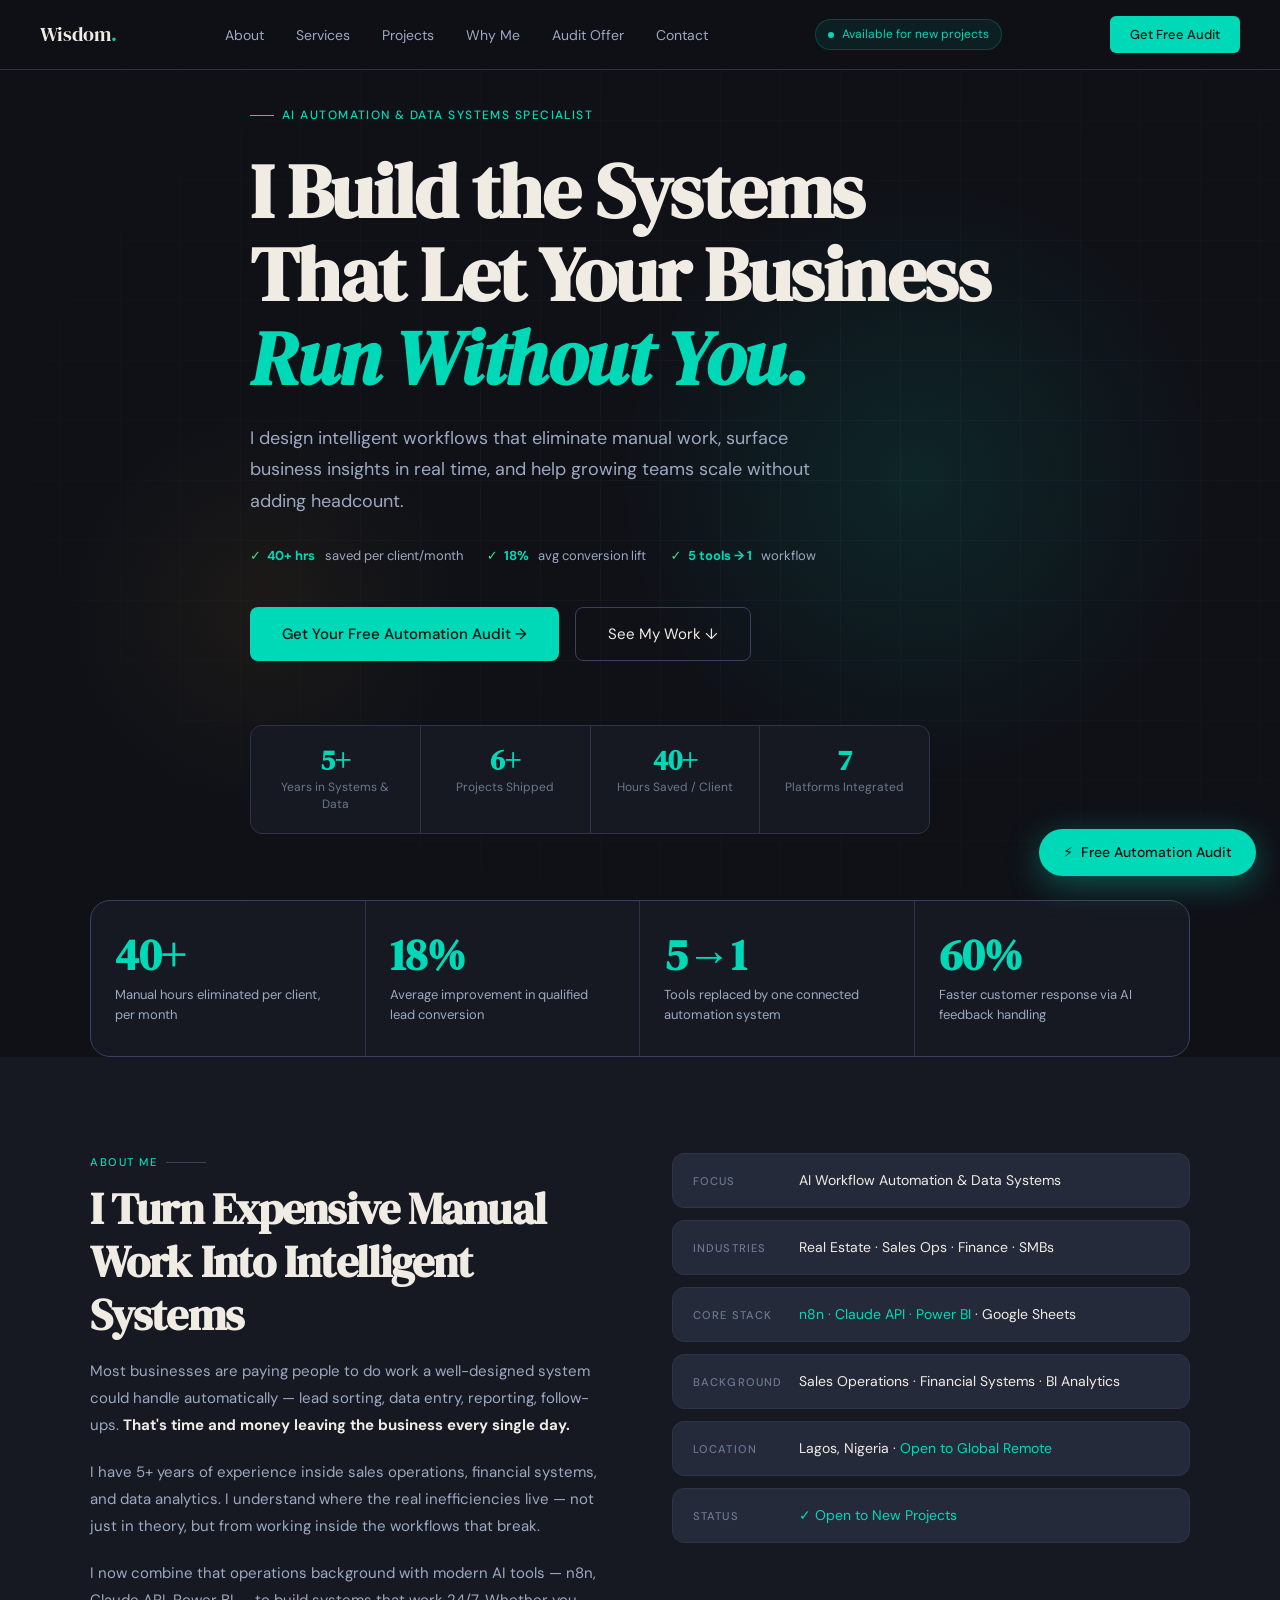
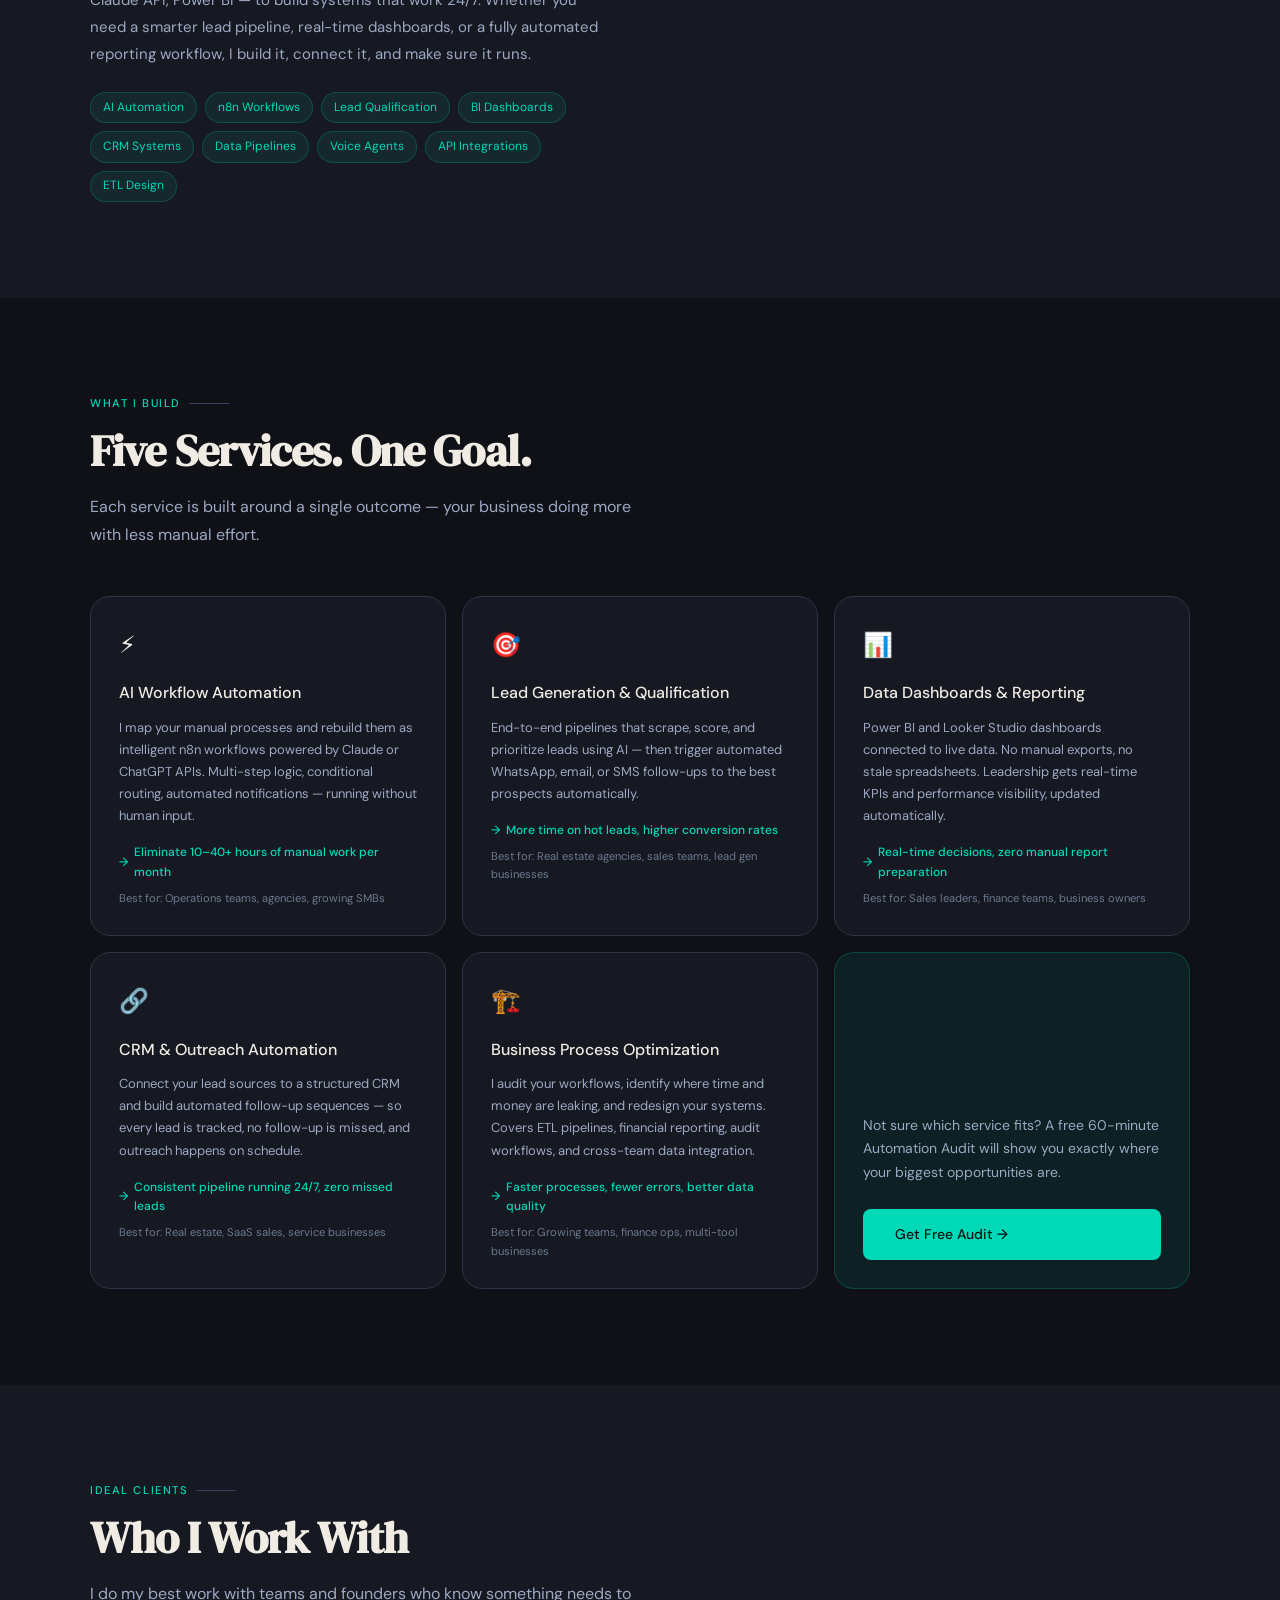
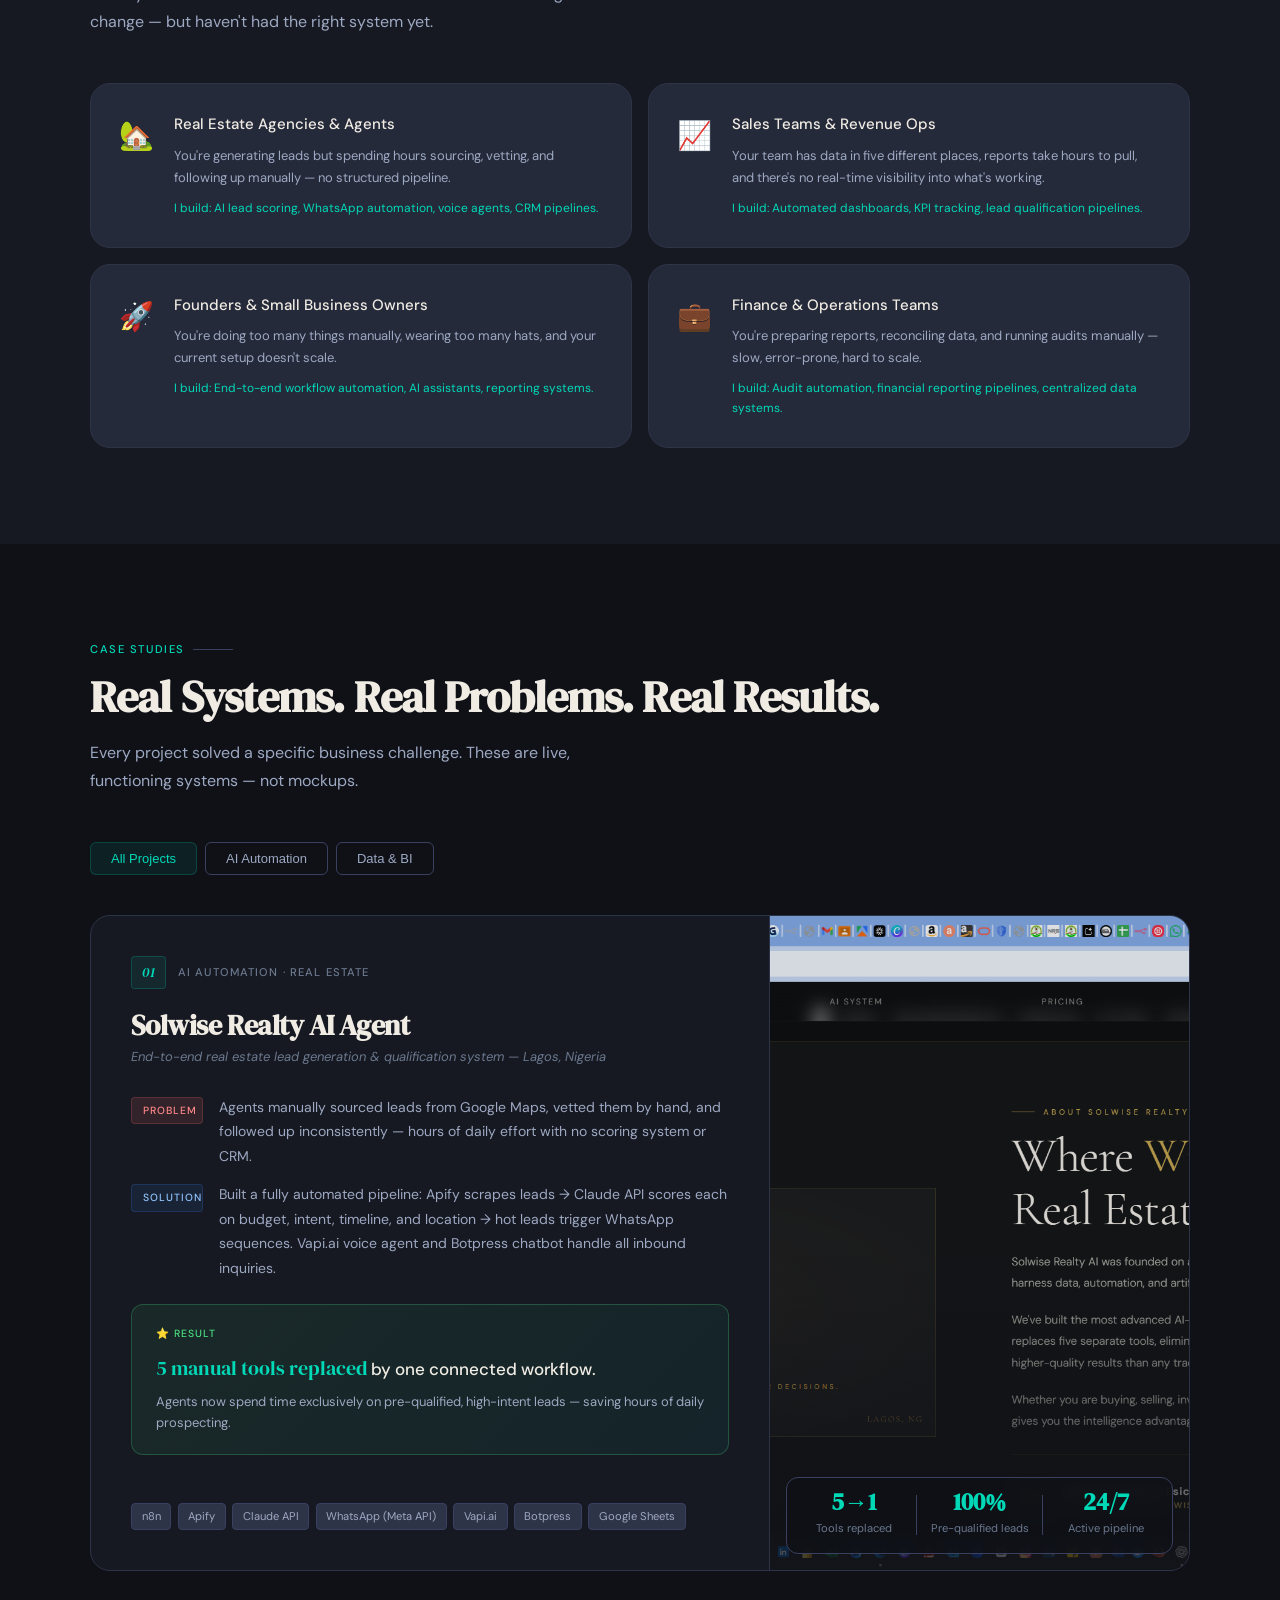
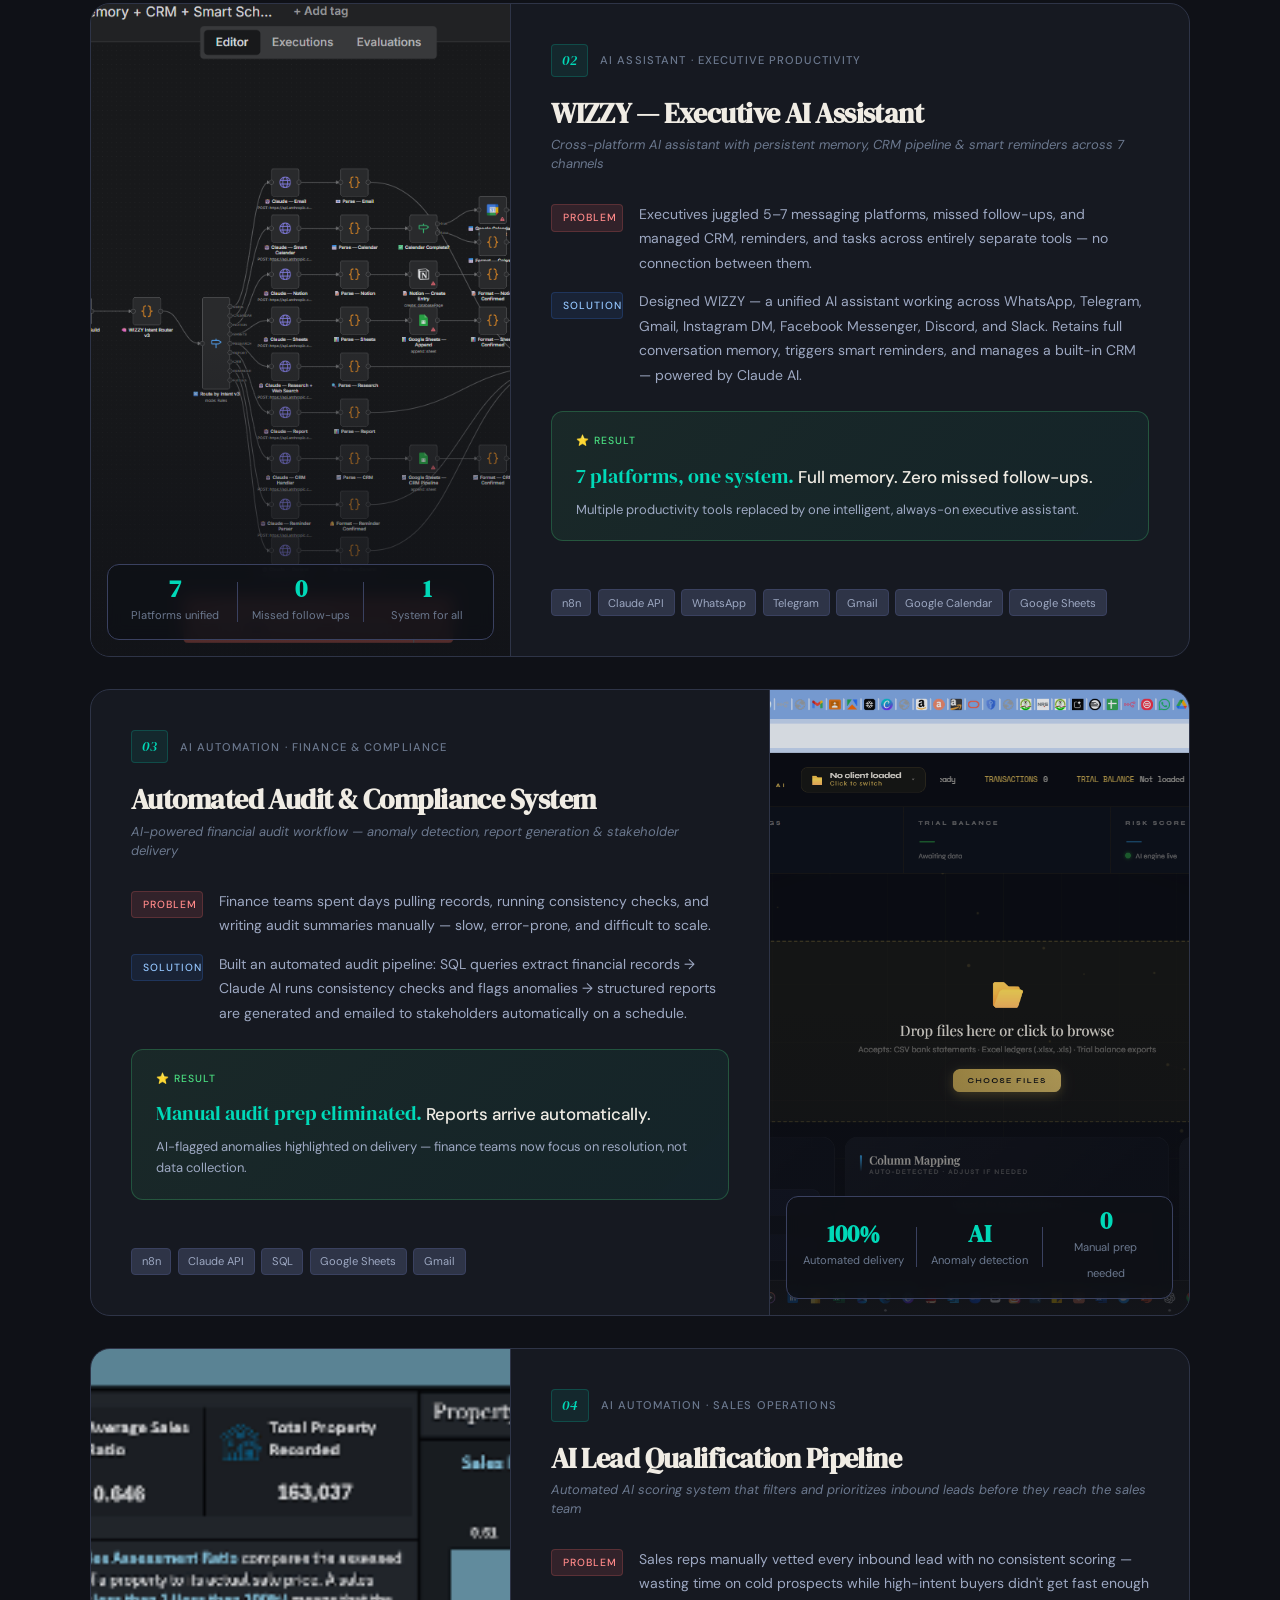
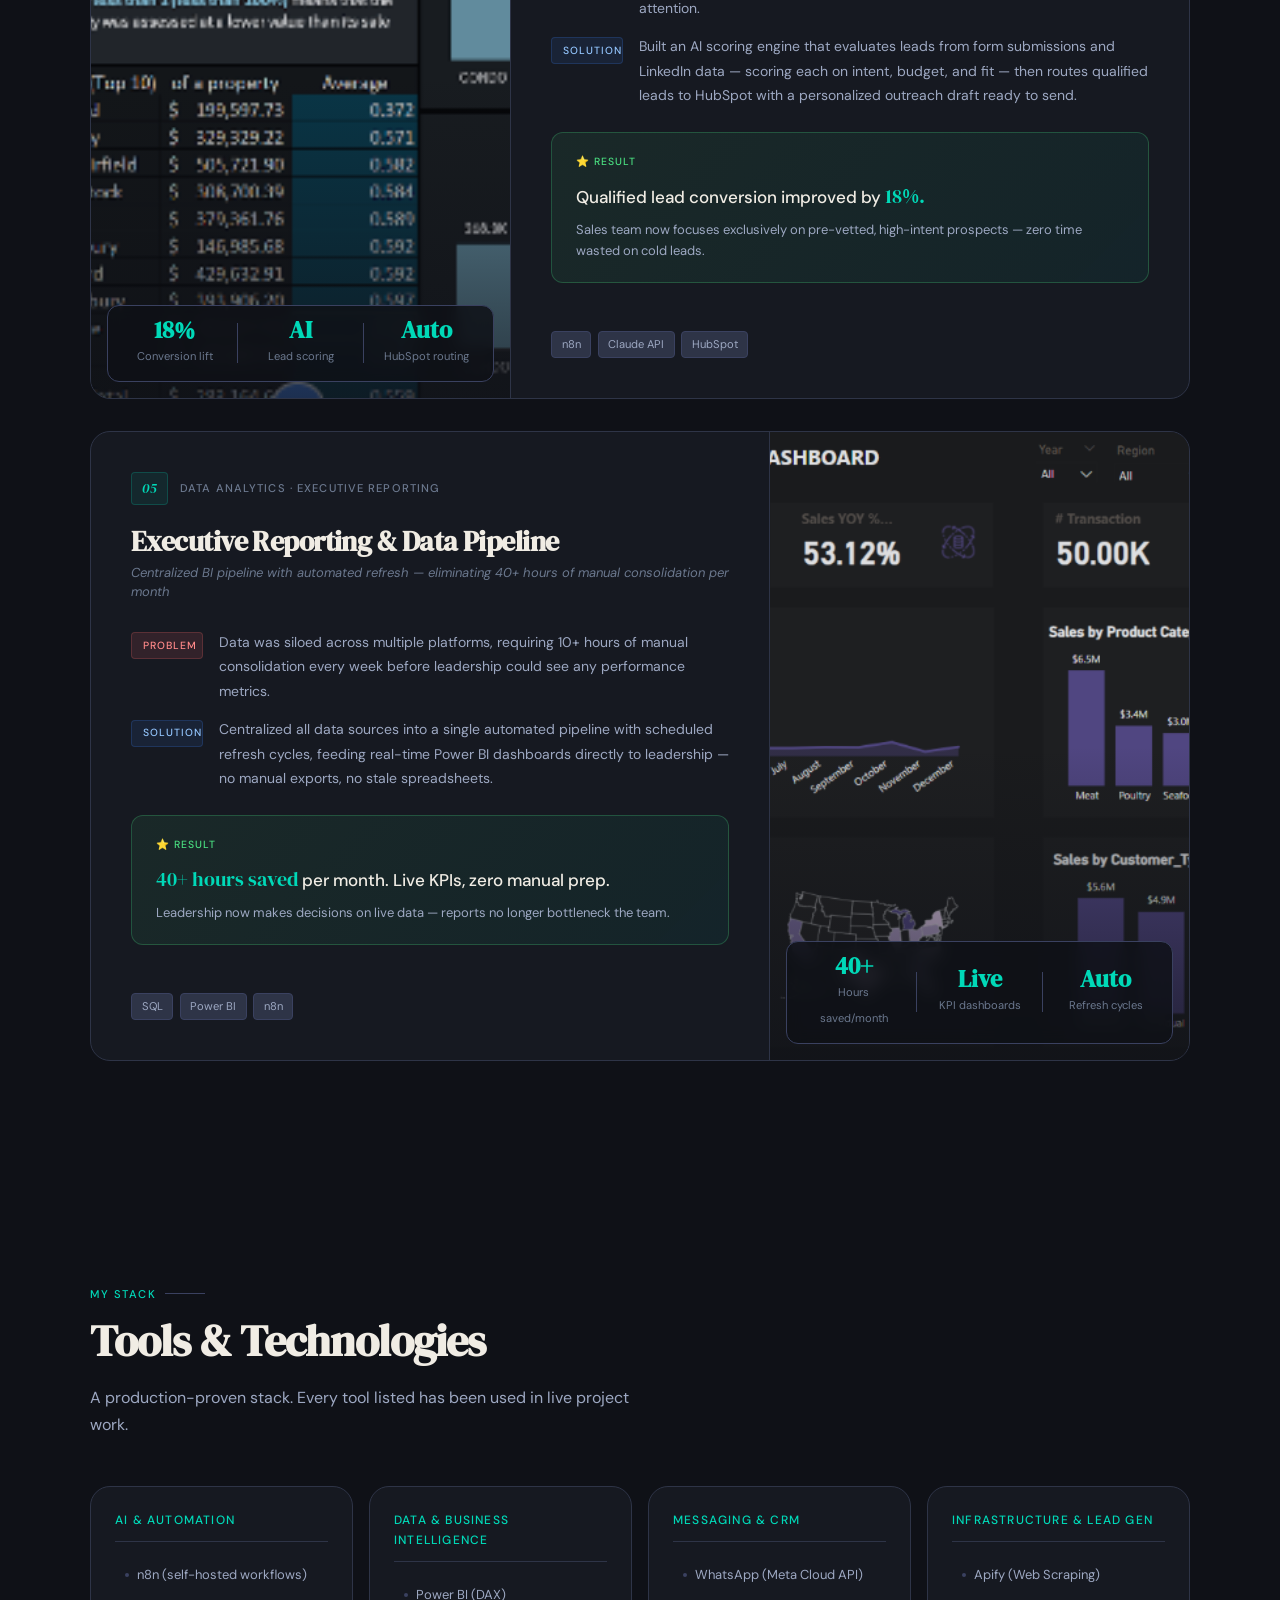
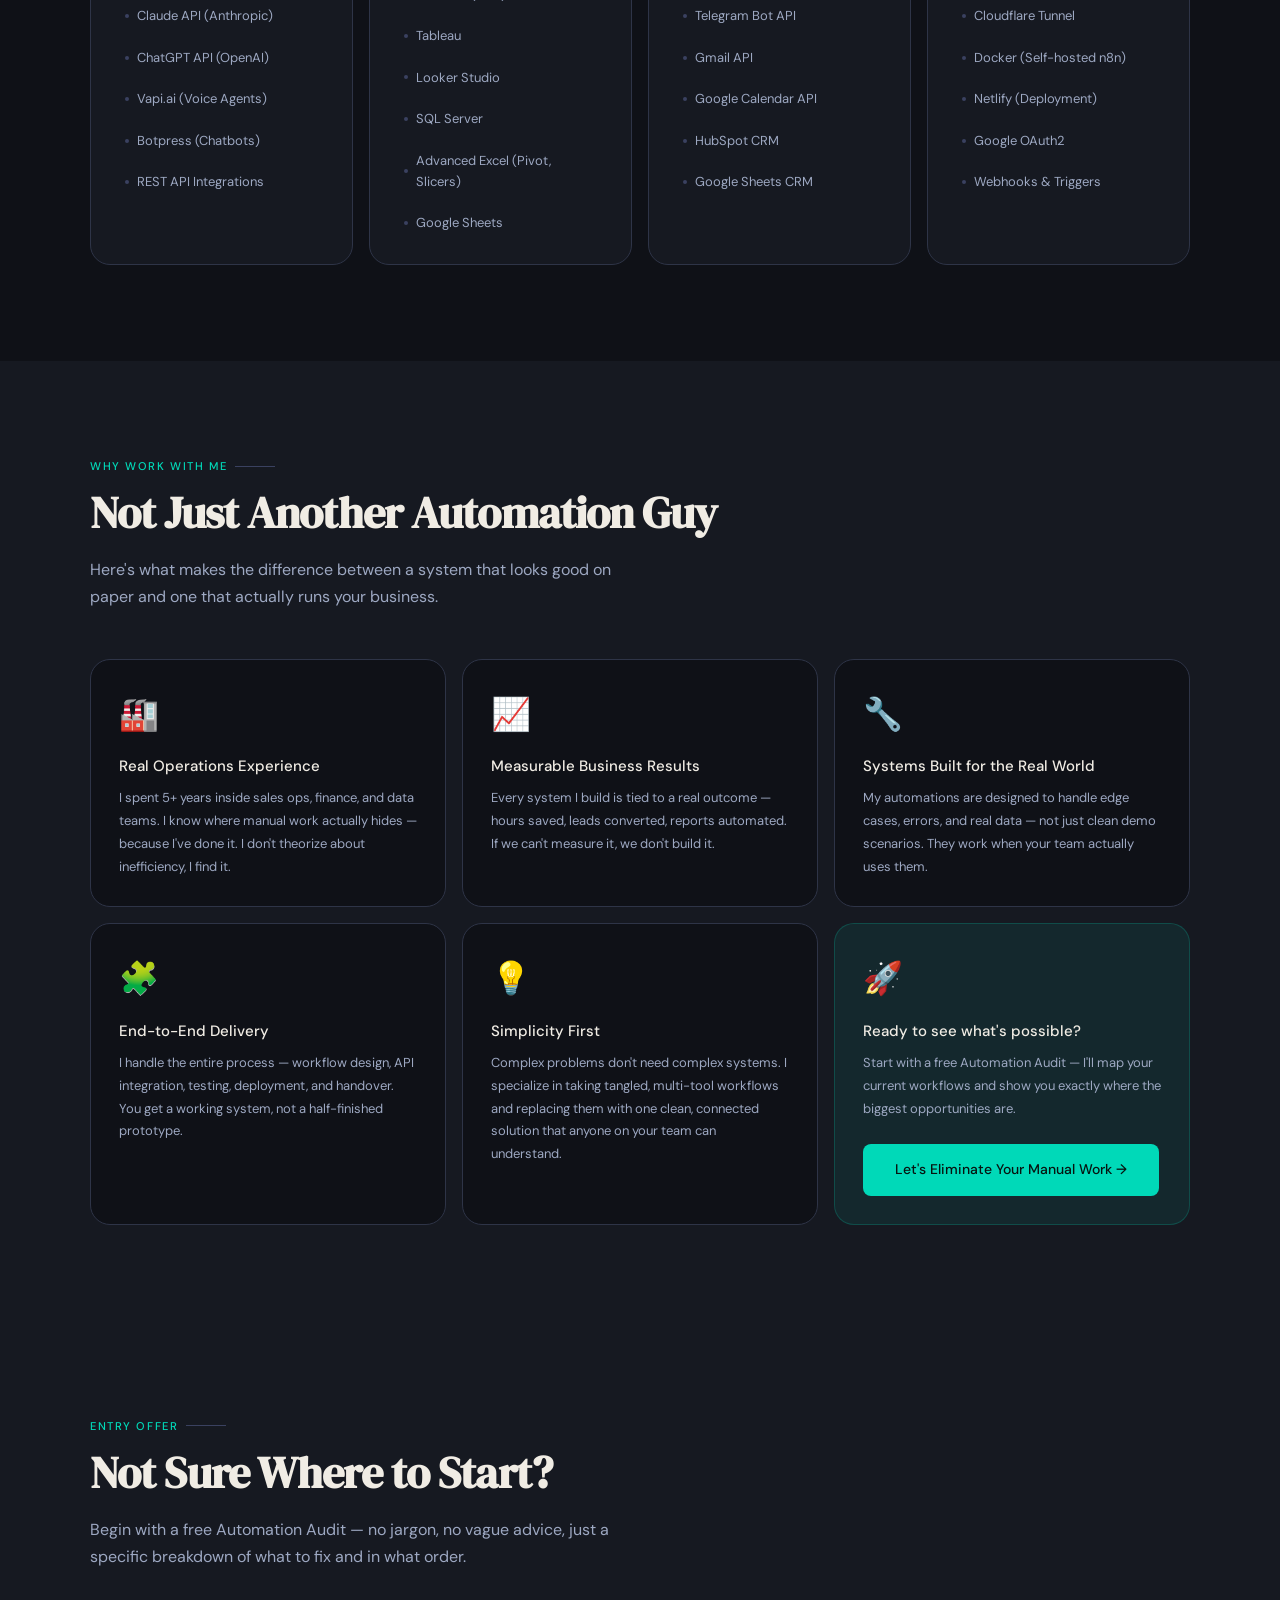
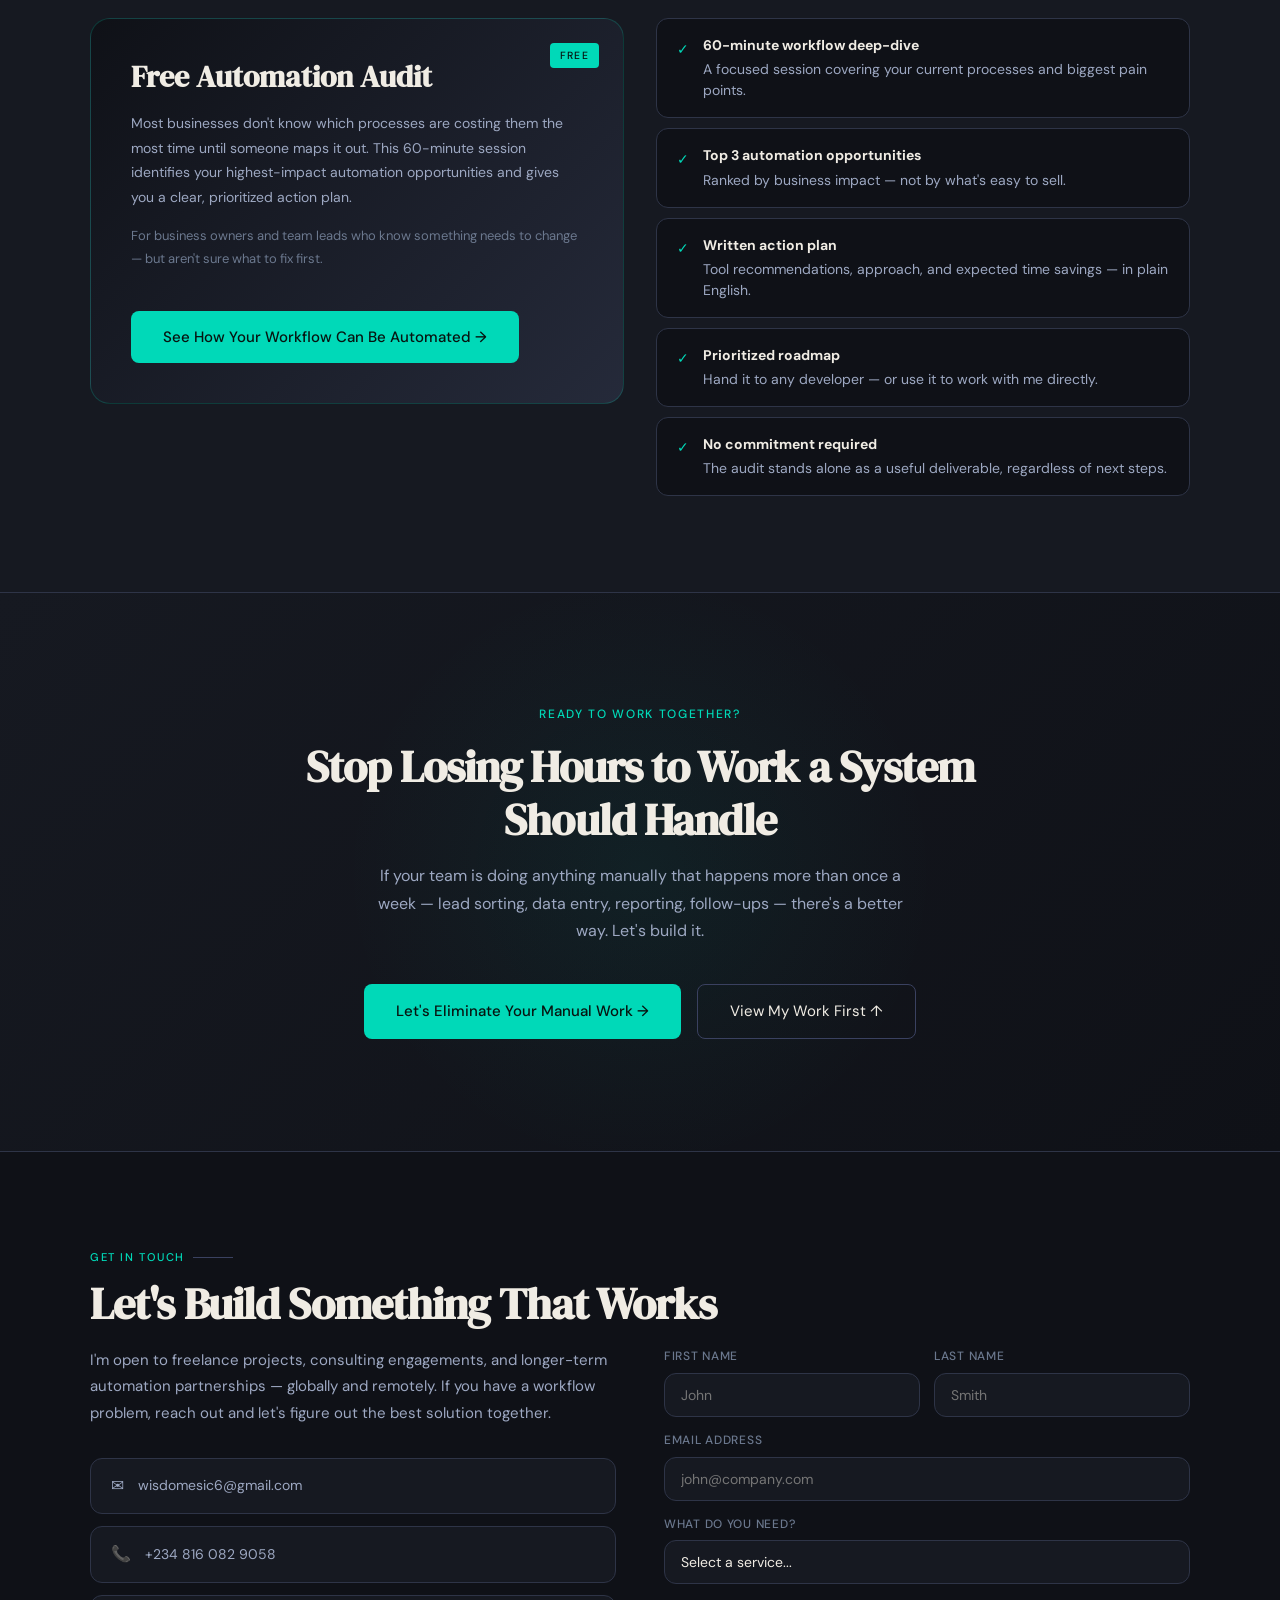
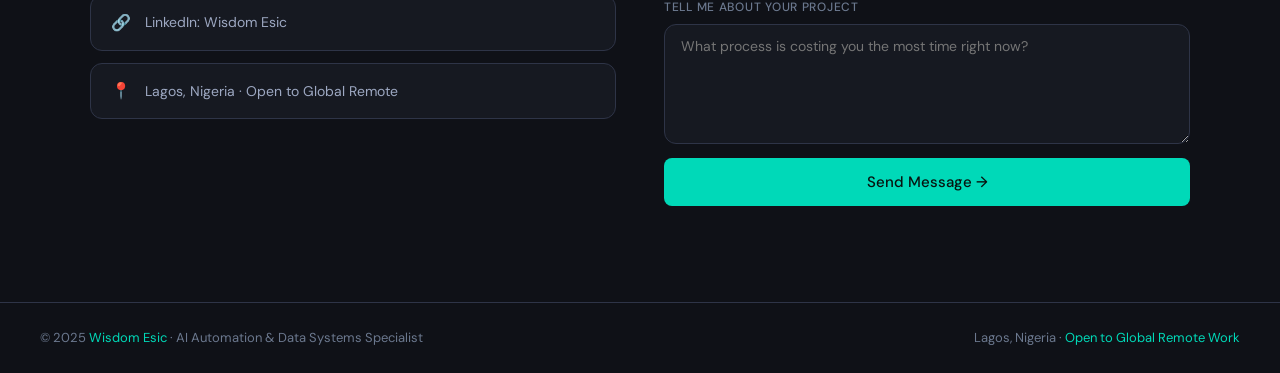
==== commit 13421844: "Update index.html" ====
--- a/index.html
+++ b/index.html
@@ -9,36 +9,21 @@
 <link href="https://fonts.googleapis.com/css2?family=DM+Serif+Display:ital@0;1&family=DM+Sans:ital,opsz,wght@0,9..40,300;0,9..40,400;0,9..40,500;1,9..40,300&display=swap" rel="stylesheet"/>
 <style>
 :root{
-  --bg:#0f1117;
-  --bg2:#161921;
-  --bg3:#1e2230;
-  --surface:#252a3a;
-  --surface2:#2e3447;
-  --border:#2e3447;
-  --border2:#3a4160;
-  --text:#f0ece4;
-  --text2:#9da8c2;
-  --text3:#6b788e;
-  --teal:#00d9b8;
-  --teal-dim:#00a88f;
-  --teal-bg:rgba(0,217,184,.08);
-  --teal-border:rgba(0,217,184,.2);
-  --amber:#f5a623;
-  --amber-bg:rgba(245,166,35,.09);
+  --bg:#0f1117;--bg2:#161921;--surface:#252a3a;--surface2:#2e3447;
+  --border:#2e3447;--border2:#3a4160;
+  --text:#f0ece4;--text2:#9da8c2;--text3:#6b788e;
+  --teal:#00d9b8;--teal-dim:#00a88f;--teal-bg:rgba(0,217,184,.08);--teal-border:rgba(0,217,184,.2);
+  --green:#4ade80;--green-bg:rgba(74,222,128,.09);--green-border:rgba(74,222,128,.25);
+  --amber:#f5a623;--amber-bg:rgba(245,166,35,.09);--amber-border:rgba(245,166,35,.25);
   --red:#ff6b6b;
-  --green:#4ade80;
-  --green-bg:rgba(74,222,128,.09);
   --font-display:'DM Serif Display',Georgia,serif;
   --font-body:'DM Sans',system-ui,sans-serif;
-  --radius:12px;
-  --radius-lg:20px;
+  --radius:12px;--radius-lg:20px;
   --transition:0.25s cubic-bezier(.4,0,.2,1);
 }
 *{box-sizing:border-box;margin:0;padding:0}
 html{scroll-behavior:smooth;font-size:16px}
 body{background:var(--bg);color:var(--text);font-family:var(--font-body);font-weight:400;line-height:1.65;-webkit-font-smoothing:antialiased}
-
-/* ── SCROLLBAR ── */
 ::-webkit-scrollbar{width:5px}
 ::-webkit-scrollbar-track{background:var(--bg)}
 ::-webkit-scrollbar-thumb{background:var(--border2);border-radius:4px}
@@ -48,130 +33,82 @@
   position:fixed;top:0;left:0;right:0;z-index:100;
   display:flex;align-items:center;justify-content:space-between;
   padding:1rem 2.5rem;
-  background:rgba(15,17,23,.85);
-  backdrop-filter:blur(16px);
+  background:rgba(15,17,23,.9);
+  backdrop-filter:blur(20px);
   border-bottom:1px solid var(--border);
 }
-.nav-logo{font-family:var(--font-display);font-size:1.25rem;color:var(--text);text-decoration:none;letter-spacing:-.01em}
+.nav-logo{font-family:var(--font-display);font-size:1.25rem;color:var(--text);text-decoration:none}
 .nav-logo span{color:var(--teal)}
 .nav-links{display:flex;gap:2rem;list-style:none}
-.nav-links a{color:var(--text2);text-decoration:none;font-size:.875rem;font-weight:400;letter-spacing:.01em;transition:color var(--transition)}
+.nav-links a{color:var(--text2);text-decoration:none;font-size:.875rem;transition:color var(--transition)}
 .nav-links a:hover{color:var(--text)}
-.nav-cta{
-  background:var(--teal);color:#0a1a17;font-weight:500;font-size:.8125rem;
-  padding:.5rem 1.25rem;border-radius:6px;text-decoration:none;letter-spacing:.01em;
-  transition:background var(--transition),transform var(--transition);
-}
-.nav-cta:hover{background:var(--teal-dim);transform:translateY(-1px)}
-.nav-badge{
-  display:flex;align-items:center;gap:.5rem;font-size:.75rem;color:var(--teal);
-  background:var(--teal-bg);border:1px solid var(--teal-border);
-  padding:.3rem .75rem;border-radius:20px;
-}
+.nav-badge{display:flex;align-items:center;gap:.5rem;font-size:.75rem;color:var(--teal);background:var(--teal-bg);border:1px solid var(--teal-border);padding:.3rem .75rem;border-radius:20px}
 .nav-badge::before{content:'';width:6px;height:6px;background:var(--teal);border-radius:50%;animation:pulse 2s infinite}
 @keyframes pulse{0%,100%{opacity:1}50%{opacity:.4}}
+.nav-cta{background:var(--teal);color:#071410;font-weight:500;font-size:.8125rem;padding:.5rem 1.25rem;border-radius:6px;text-decoration:none;transition:background var(--transition),transform var(--transition)}
+.nav-cta:hover{background:var(--teal-dim);transform:translateY(-1px)}
 .hamburger{display:none;background:none;border:none;cursor:pointer;flex-direction:column;gap:5px;padding:4px}
-.hamburger span{display:block;width:22px;height:1.5px;background:var(--text2);border-radius:2px;transition:var(--transition)}
+.hamburger span{display:block;width:22px;height:1.5px;background:var(--text2);border-radius:2px}
 .mobile-menu{display:none}
 
+/* ── STICKY CTA BAR ── */
+.sticky-cta{
+  position:fixed;bottom:1.5rem;right:1.5rem;z-index:99;
+  background:var(--teal);color:#071410;font-weight:500;font-size:.875rem;
+  padding:.75rem 1.5rem;border-radius:50px;text-decoration:none;
+  box-shadow:0 8px 32px rgba(0,217,184,.35);
+  display:flex;align-items:center;gap:.5rem;
+  transition:transform var(--transition),box-shadow var(--transition);
+  animation:fadeUp .5s .8s both;
+}
+.sticky-cta:hover{transform:translateY(-3px);box-shadow:0 16px 40px rgba(0,217,184,.45)}
+.sticky-cta::before{content:'⚡';font-size:.875rem}
+
 /* ── HERO ── */
-#hero{
-  min-height:100vh;display:flex;align-items:center;
-  padding:6rem 2.5rem 4rem;
-  position:relative;overflow:hidden;
-}
-.hero-grid{
-  position:absolute;inset:0;
-  background-image:linear-gradient(var(--border) 1px,transparent 1px),linear-gradient(90deg,var(--border) 1px,transparent 1px);
-  background-size:60px 60px;
-  opacity:.25;
-  mask-image:radial-gradient(ellipse 70% 60% at 60% 50%,black 0%,transparent 100%);
-}
-.hero-glow{
-  position:absolute;top:20%;right:5%;width:500px;height:500px;
-  background:radial-gradient(circle,rgba(0,217,184,.12) 0%,transparent 70%);
-  pointer-events:none;
-}
+#hero{min-height:100vh;display:flex;align-items:center;padding:6rem 2.5rem 4rem;position:relative;overflow:hidden}
+.hero-grid{position:absolute;inset:0;background-image:linear-gradient(var(--border) 1px,transparent 1px),linear-gradient(90deg,var(--border) 1px,transparent 1px);background-size:60px 60px;opacity:.2;mask-image:radial-gradient(ellipse 80% 70% at 60% 50%,black,transparent)}
+.hero-glow{position:absolute;top:20%;right:5%;width:600px;height:600px;background:radial-gradient(circle,rgba(0,217,184,.1) 0%,transparent 70%);pointer-events:none}
+.hero-glow2{position:absolute;bottom:10%;left:5%;width:400px;height:400px;background:radial-gradient(circle,rgba(245,166,35,.06) 0%,transparent 70%);pointer-events:none}
 .hero-inner{max-width:1100px;margin:0 auto;position:relative;z-index:1}
-.hero-eyebrow{
-  display:inline-flex;align-items:center;gap:.5rem;
-  font-size:.75rem;font-weight:500;letter-spacing:.12em;text-transform:uppercase;
-  color:var(--teal);margin-bottom:1.5rem;
-}
+.hero-eyebrow{display:inline-flex;align-items:center;gap:.5rem;font-size:.75rem;font-weight:500;letter-spacing:.12em;text-transform:uppercase;color:var(--teal);margin-bottom:1.5rem}
 .hero-eyebrow::before{content:'';width:24px;height:1px;background:var(--teal)}
-.hero-h1{
-  font-family:var(--font-display);
-  font-size:clamp(2.8rem,6vw,5rem);
-  line-height:1.1;letter-spacing:-.02em;
-  color:var(--text);margin-bottom:1.5rem;
-  max-width:750px;
-}
+.hero-h1{font-family:var(--font-display);font-size:clamp(2.8rem,6vw,5rem);line-height:1.08;letter-spacing:-.02em;color:var(--text);margin-bottom:1.5rem;max-width:780px}
 .hero-h1 em{font-style:italic;color:var(--teal)}
-.hero-sub{
-  font-size:1.125rem;color:var(--text2);
-  max-width:520px;margin-bottom:2.5rem;line-height:1.7;
-}
+.hero-sub{font-size:1.125rem;color:var(--text2);max-width:560px;margin-bottom:1.75rem;line-height:1.75}
+.hero-proof{display:flex;align-items:center;gap:1.5rem;margin-bottom:2.5rem;flex-wrap:wrap}
+.hero-proof-item{font-size:.8125rem;color:var(--text2);display:flex;align-items:center;gap:.4rem}
+.hero-proof-item strong{color:var(--teal)}
+.hero-proof-item::before{content:'✓';color:var(--green);font-weight:500}
 .hero-actions{display:flex;gap:1rem;flex-wrap:wrap;margin-bottom:4rem}
-.btn-primary{
-  display:inline-flex;align-items:center;gap:.5rem;
-  background:var(--teal);color:#071410;font-weight:500;font-size:.9375rem;
-  padding:.875rem 2rem;border-radius:8px;text-decoration:none;
-  transition:background var(--transition),transform var(--transition),box-shadow var(--transition);
-}
-.btn-primary:hover{background:var(--teal-dim);transform:translateY(-2px);box-shadow:0 12px 32px rgba(0,217,184,.25)}
-.btn-secondary{
-  display:inline-flex;align-items:center;gap:.5rem;
-  background:transparent;color:var(--text);font-weight:400;font-size:.9375rem;
-  padding:.875rem 2rem;border-radius:8px;text-decoration:none;
-  border:1px solid var(--border2);
-  transition:border-color var(--transition),background var(--transition),transform var(--transition);
-}
+.btn-primary{display:inline-flex;align-items:center;gap:.5rem;background:var(--teal);color:#071410;font-weight:500;font-size:.9375rem;padding:.875rem 2rem;border-radius:8px;text-decoration:none;transition:background var(--transition),transform var(--transition),box-shadow var(--transition)}
+.btn-primary:hover{background:var(--teal-dim);transform:translateY(-2px);box-shadow:0 12px 32px rgba(0,217,184,.3)}
+.btn-secondary{display:inline-flex;align-items:center;gap:.5rem;background:transparent;color:var(--text);font-size:.9375rem;padding:.875rem 2rem;border-radius:8px;text-decoration:none;border:1px solid var(--border2);transition:border-color var(--transition),background var(--transition),transform var(--transition)}
 .btn-secondary:hover{border-color:var(--teal);background:var(--teal-bg);transform:translateY(-2px)}
-.hero-stats{
-  display:grid;grid-template-columns:repeat(4,1fr);gap:1px;
-  background:var(--border);border:1px solid var(--border);
-  border-radius:var(--radius);overflow:hidden;max-width:640px;
-}
-.hero-stat{
-  background:var(--bg2);padding:1.25rem 1rem;text-align:center;
-}
+.hero-stats{display:grid;grid-template-columns:repeat(4,1fr);gap:1px;background:var(--border);border:1px solid var(--border);border-radius:var(--radius);overflow:hidden;max-width:680px}
+.hero-stat{background:var(--bg2);padding:1.25rem 1rem;text-align:center}
 .hero-stat strong{display:block;font-family:var(--font-display);font-size:1.75rem;color:var(--teal);line-height:1}
 .hero-stat span{font-size:.75rem;color:var(--text3);line-height:1.4;margin-top:.3rem;display:block}
 
-/* ── SECTION COMMON ── */
+/* ── COMMON ── */
 section{padding:6rem 2.5rem}
 .container{max-width:1100px;margin:0 auto}
-.section-kicker{
-  font-size:.7rem;font-weight:500;letter-spacing:.14em;text-transform:uppercase;
-  color:var(--teal);margin-bottom:.75rem;display:flex;align-items:center;gap:.5rem;
-}
+.section-kicker{font-size:.7rem;font-weight:500;letter-spacing:.14em;text-transform:uppercase;color:var(--teal);margin-bottom:.75rem;display:flex;align-items:center;gap:.5rem}
 .section-kicker::after{content:'';flex:1;height:1px;background:var(--border2);max-width:40px}
-.section-title{
-  font-family:var(--font-display);
-  font-size:clamp(1.75rem,3.5vw,2.75rem);
-  line-height:1.2;letter-spacing:-.02em;
-  margin-bottom:1rem;color:var(--text);
-}
+.section-title{font-family:var(--font-display);font-size:clamp(1.75rem,3.5vw,2.75rem);line-height:1.2;letter-spacing:-.02em;margin-bottom:1rem;color:var(--text)}
 .section-sub{font-size:1rem;color:var(--text2);max-width:560px;margin-bottom:3rem;line-height:1.7}
+@keyframes fadeUp{from{opacity:0;transform:translateY(24px)}to{opacity:1;transform:translateY(0)}}
+.fade-up{opacity:0;animation:fadeUp .7s cubic-bezier(.4,0,.2,1) forwards}
+.delay-1{animation-delay:.1s}.delay-2{animation-delay:.2s}.delay-3{animation-delay:.35s}.delay-4{animation-delay:.5s}.delay-5{animation-delay:.65s}
+.reveal{opacity:0;transform:translateY(28px);transition:opacity .7s ease,transform .7s ease}
+.reveal.visible{opacity:1;transform:translateY(0)}
 
 /* ── RESULTS STRIP ── */
-#results{padding:0 2.5rem;margin-bottom:2rem}
-.results-strip{
-  max-width:1100px;margin:0 auto;
-  display:grid;grid-template-columns:repeat(4,1fr);
-  border:1px solid var(--border2);border-radius:var(--radius-lg);
-  overflow:hidden;background:var(--bg2);
-}
-.result-item{
-  padding:2rem 1.5rem;border-right:1px solid var(--border);
-  position:relative;transition:background var(--transition);
-}
+#results{padding:0 2.5rem;margin-bottom:0}
+.results-strip{max-width:1100px;margin:0 auto;display:grid;grid-template-columns:repeat(4,1fr);border:1px solid var(--border2);border-radius:var(--radius-lg);overflow:hidden;background:var(--bg2)}
+.result-item{padding:2rem 1.5rem;border-right:1px solid var(--border);position:relative;transition:background var(--transition)}
 .result-item:last-child{border-right:none}
 .result-item:hover{background:var(--surface)}
-.result-item strong{
-  font-family:var(--font-display);font-size:2.5rem;color:var(--teal);
-  display:block;line-height:1;margin-bottom:.5rem;
-}
+.result-item strong{font-family:var(--font-display);font-size:2.75rem;color:var(--teal);display:block;line-height:1;margin-bottom:.5rem}
 .result-item p{font-size:.8125rem;color:var(--text2);line-height:1.5}
 
 /* ── ABOUT ── */
@@ -180,31 +117,17 @@
 .about-text p{color:var(--text2);line-height:1.8;margin-bottom:1.25rem;font-size:.9375rem}
 .about-text p strong{color:var(--text)}
 .about-tags{display:flex;flex-wrap:wrap;gap:.5rem;margin-top:1.5rem}
-.tag{
-  font-size:.75rem;color:var(--teal);background:var(--teal-bg);
-  border:1px solid var(--teal-border);padding:.3rem .75rem;border-radius:20px;
-}
+.tag{font-size:.75rem;color:var(--teal);background:var(--teal-bg);border:1px solid var(--teal-border);padding:.3rem .75rem;border-radius:20px}
 .about-info{display:flex;flex-direction:column;gap:.75rem}
-.info-row{
-  display:flex;gap:1rem;align-items:flex-start;padding:1rem 1.25rem;
-  background:var(--surface);border-radius:var(--radius);border:1px solid var(--border);
-}
+.info-row{display:flex;gap:1rem;align-items:flex-start;padding:1rem 1.25rem;background:var(--surface);border-radius:var(--radius);border:1px solid var(--border)}
 .info-row .info-label{font-size:.7rem;font-weight:500;letter-spacing:.1em;text-transform:uppercase;color:var(--text3);flex-shrink:0;width:90px;padding-top:.1rem}
 .info-row .info-val{font-size:.875rem;color:var(--text);line-height:1.5}
 .info-row .info-val .highlight{color:var(--teal)}
 
 /* ── SERVICES ── */
 .services-grid{display:grid;grid-template-columns:repeat(3,1fr);gap:1rem}
-.service-card{
-  background:var(--bg2);border:1px solid var(--border);border-radius:var(--radius-lg);
-  padding:1.75rem;transition:border-color var(--transition),transform var(--transition),background var(--transition);
-  position:relative;overflow:hidden;
-}
-.service-card::before{
-  content:'';position:absolute;top:0;left:0;right:0;height:1px;
-  background:linear-gradient(90deg,transparent,var(--teal),transparent);
-  opacity:0;transition:opacity var(--transition);
-}
+.service-card{background:var(--bg2);border:1px solid var(--border);border-radius:var(--radius-lg);padding:1.75rem;transition:border-color var(--transition),transform var(--transition),background var(--transition);position:relative;overflow:hidden}
+.service-card::before{content:'';position:absolute;top:0;left:0;right:0;height:2px;background:linear-gradient(90deg,transparent,var(--teal),transparent);opacity:0;transition:opacity var(--transition)}
 .service-card:hover{border-color:var(--border2);transform:translateY(-4px);background:var(--surface)}
 .service-card:hover::before{opacity:1}
 .svc-icon{font-size:1.5rem;margin-bottom:1rem;display:block}
@@ -217,11 +140,7 @@
 /* ── WHO I WORK WITH ── */
 #audience{background:var(--bg2)}
 .audience-grid{display:grid;grid-template-columns:repeat(2,1fr);gap:1rem}
-.audience-card{
-  display:flex;gap:1.25rem;align-items:flex-start;
-  background:var(--surface);border:1px solid var(--border);border-radius:var(--radius-lg);
-  padding:1.75rem;transition:border-color var(--transition),transform var(--transition);
-}
+.audience-card{display:flex;gap:1.25rem;align-items:flex-start;background:var(--surface);border:1px solid var(--border);border-radius:var(--radius-lg);padding:1.75rem;transition:border-color var(--transition),transform var(--transition)}
 .audience-card:hover{border-color:var(--teal-border);transform:translateY(-3px)}
 .audience-icon{font-size:1.75rem;flex-shrink:0;margin-top:.1rem}
 .audience-card h3{font-size:.9375rem;font-weight:500;color:var(--text);margin-bottom:.5rem}
@@ -230,204 +149,170 @@
 
 /* ── PROJECTS ── */
 #projects{background:var(--bg)}
-.projects-intro{margin-bottom:3rem}
-.project-tabs{display:flex;gap:.5rem;margin-bottom:2.5rem}
-.tab-btn{
-  padding:.5rem 1.25rem;border-radius:6px;font-size:.8125rem;font-weight:400;
-  border:1px solid var(--border2);background:transparent;color:var(--text2);
-  cursor:pointer;transition:all var(--transition);
-}
+.project-tabs{display:flex;gap:.5rem;margin-bottom:2.5rem;flex-wrap:wrap}
+.tab-btn{padding:.5rem 1.25rem;border-radius:6px;font-size:.8125rem;border:1px solid var(--border2);background:transparent;color:var(--text2);cursor:pointer;transition:all var(--transition)}
 .tab-btn.active,.tab-btn:hover{background:var(--teal-bg);border-color:var(--teal-border);color:var(--teal)}
+
+/* PROJECT CARDS */
 .project-card{
   background:var(--bg2);border:1px solid var(--border);border-radius:var(--radius-lg);
-  overflow:hidden;margin-bottom:1.5rem;
-  display:grid;grid-template-columns:1fr 380px;
-  transition:border-color var(--transition),transform var(--transition);
-}
-.project-card:hover{border-color:var(--border2);transform:translateY(-3px)}
-.project-card.reverse{grid-template-columns:380px 1fr}
-.project-body{padding:2.5rem;display:flex;flex-direction:column;justify-content:space-between}
+  overflow:hidden;margin-bottom:2rem;
+  display:grid;grid-template-columns:1fr 420px;
+  transition:border-color var(--transition),transform var(--transition),box-shadow var(--transition);
+}
+.project-card:hover{border-color:var(--border2);transform:translateY(-4px);box-shadow:0 20px 60px rgba(0,0,0,.3)}
+.project-card.reverse{grid-template-columns:420px 1fr}
+.project-body{padding:2.5rem;display:flex;flex-direction:column;justify-content:space-between;gap:1.5rem}
+.project-top{flex:1}
 .project-meta{display:flex;align-items:center;gap:.75rem;margin-bottom:1.25rem;flex-wrap:wrap}
-.project-num{
-  font-family:var(--font-display);font-size:.875rem;color:var(--teal);
-  background:var(--teal-bg);border:1px solid var(--teal-border);
-  padding:.25rem .625rem;border-radius:4px;font-style:italic;
-}
+.project-num{font-family:var(--font-display);font-size:.875rem;color:var(--teal);background:var(--teal-bg);border:1px solid var(--teal-border);padding:.25rem .625rem;border-radius:4px;font-style:italic}
 .project-category{font-size:.7rem;font-weight:500;letter-spacing:.1em;text-transform:uppercase;color:var(--text3)}
-.project-card h3{font-family:var(--font-display);font-size:1.625rem;color:var(--text);margin-bottom:.375rem;line-height:1.2;letter-spacing:-.015em}
-.project-subtitle{font-size:.8125rem;color:var(--text3);margin-bottom:1.75rem;font-style:italic}
-.case-study{display:flex;flex-direction:column;gap:1rem;margin-bottom:2rem}
+.project-card h3{font-family:var(--font-display);font-size:1.75rem;color:var(--text);margin-bottom:.375rem;line-height:1.15;letter-spacing:-.02em}
+.project-subtitle{font-size:.8125rem;color:var(--text3);margin-bottom:1.75rem;font-style:italic;line-height:1.5}
+
+/* Case study rows */
+.case-study{display:flex;flex-direction:column;gap:.875rem;margin-bottom:1.5rem}
 .cs-row{display:flex;gap:1rem;align-items:flex-start}
-.cs-label{
-  font-size:.65rem;font-weight:500;letter-spacing:.1em;text-transform:uppercase;
-  padding:.25rem .625rem;border-radius:4px;flex-shrink:0;margin-top:.1rem;line-height:1.5;
-  width:70px;text-align:center;
-}
+.cs-label{font-size:.65rem;font-weight:500;letter-spacing:.1em;text-transform:uppercase;padding:.3rem .7rem;border-radius:4px;flex-shrink:0;margin-top:.15rem;line-height:1.5;width:72px;text-align:center}
 .cs-label.prob{background:rgba(255,107,107,.12);color:#ff8989;border:1px solid rgba(255,107,107,.2)}
 .cs-label.sol{background:rgba(59,130,246,.1);color:#93c5fd;border:1px solid rgba(59,130,246,.2)}
-.cs-label.res{background:var(--green-bg);color:var(--green);border:1px solid rgba(74,222,128,.25)}
-.cs-text{font-size:.875rem;color:var(--text2);line-height:1.7}
+.cs-label.res{background:var(--green-bg);color:var(--green);border:1px solid var(--green-border)}
+.cs-text{font-size:.875rem;color:var(--text2);line-height:1.75}
 .cs-text strong{color:var(--text)}
+
+/* RESULT CALLOUT — visually dominant */
+.result-callout{
+  background:linear-gradient(135deg,rgba(74,222,128,.08),rgba(0,217,184,.06));
+  border:1px solid var(--green-border);
+  border-radius:var(--radius);
+  padding:1.25rem 1.5rem;
+  margin-bottom:1.5rem;
+  position:relative;
+  overflow:hidden;
+}
+.result-callout::before{content:'⭐ Result';font-size:.65rem;font-weight:500;letter-spacing:.1em;text-transform:uppercase;color:var(--green);display:block;margin-bottom:.625rem}
+.result-callout-text{font-size:1.0625rem;color:var(--text);line-height:1.6;font-weight:500}
+.result-callout-text em{color:var(--teal);font-style:normal;font-family:var(--font-display);font-size:1.25rem}
+.result-callout-sub{font-size:.8125rem;color:var(--text2);margin-top:.5rem;line-height:1.6}
+
 .project-tools{display:flex;flex-wrap:wrap;gap:.4rem}
-.tool-tag{
-  font-size:.7rem;background:var(--surface2);border:1px solid var(--border2);
-  color:var(--text2);padding:.2rem .6rem;border-radius:4px;
-}
+.tool-tag{font-size:.7rem;background:var(--surface2);border:1px solid var(--border2);color:var(--text2);padding:.2rem .6rem;border-radius:4px;transition:border-color var(--transition),color var(--transition)}
+.tool-tag:hover{border-color:var(--teal-border);color:var(--teal)}
+
+/* Project visual panel */
 .project-visual{
   background:var(--surface);border-left:1px solid var(--border);
-  display:flex;flex-direction:column;align-items:center;justify-content:center;
-  position:relative;overflow:hidden;min-height:320px;
+  display:flex;flex-direction:column;align-items:stretch;justify-content:stretch;
+  position:relative;overflow:hidden;min-height:380px;
 }
 .project-card.reverse .project-visual{border-left:none;border-right:1px solid var(--border)}
-.project-visual-inner{
-  width:100%;height:100%;display:flex;align-items:center;justify-content:center;
-  flex-direction:column;gap:.75rem;padding:2rem;
-}
-.project-visual-icon{font-size:3rem;opacity:.6}
-.project-visual-label{font-size:.75rem;color:var(--text3);text-align:center;max-width:180px;line-height:1.5}
-.project-visual-hint{
-  font-size:.65rem;color:var(--text3);opacity:.6;
-  border:1px dashed var(--border2);padding:.375rem .75rem;border-radius:4px;margin-top:.5rem;
-}
-.project-visual img{
-  width:100%;height:100%;object-fit:cover;opacity:.85;
-  transition:opacity var(--transition);
-}
-.project-card:hover .project-visual img{opacity:1}
-
-/* Workflow diagram placeholder */
-.flow-diagram{
-  display:flex;flex-direction:column;align-items:center;gap:.5rem;width:80%;
-}
-.flow-node{
-  background:var(--surface2);border:1px solid var(--border2);border-radius:8px;
-  padding:.5rem 1rem;font-size:.7rem;color:var(--text2);text-align:center;width:100%;
-}
-.flow-node.accent{background:var(--teal-bg);border-color:var(--teal-border);color:var(--teal)}
-.flow-arrow{font-size:.6rem;color:var(--text3)}
-
-/* ── TOOLS STACK ── */
-#tools{background:var(--bg2)}
+.project-visual img{width:100%;height:100%;object-fit:cover;opacity:.85;transition:opacity var(--transition),transform var(--transition);display:block}
+.project-card:hover .project-visual img{opacity:1;transform:scale(1.02)}
+.project-visual-overlay{
+  position:absolute;inset:0;
+  background:linear-gradient(to top,rgba(15,17,23,.7) 0%,transparent 50%);
+  pointer-events:none;
+}
+.project-visual-badge{
+  position:absolute;bottom:1rem;left:1rem;right:1rem;
+  background:rgba(15,17,23,.85);border:1px solid var(--border2);
+  border-radius:var(--radius);padding:.75rem 1rem;
+  backdrop-filter:blur(8px);
+  display:flex;align-items:center;gap:.75rem;
+}
+.pvb-metric{text-align:center;flex:1}
+.pvb-metric strong{display:block;font-family:var(--font-display);font-size:1.5rem;color:var(--teal);line-height:1}
+.pvb-metric span{font-size:.7rem;color:var(--text3);line-height:1.3}
+.pvb-divider{width:1px;height:2.5rem;background:var(--border2);flex-shrink:0}
+
+/* ── WHY WORK WITH ME ── */
+#why{background:var(--bg2)}
+.why-grid{display:grid;grid-template-columns:repeat(3,1fr);gap:1rem;margin-top:2rem}
+.why-card{
+  background:var(--bg);border:1px solid var(--border);border-radius:var(--radius-lg);
+  padding:1.75rem;transition:border-color var(--transition),transform var(--transition);
+  position:relative;overflow:hidden;
+}
+.why-card:hover{border-color:var(--teal-border);transform:translateY(-3px)}
+.why-card::after{content:'';position:absolute;bottom:0;left:0;right:0;height:2px;background:linear-gradient(90deg,var(--teal),transparent);opacity:0;transition:opacity var(--transition)}
+.why-card:hover::after{opacity:1}
+.why-icon{font-size:2rem;margin-bottom:1rem;display:block}
+.why-card h3{font-size:.9375rem;font-weight:500;color:var(--text);margin-bottom:.625rem;line-height:1.4}
+.why-card p{font-size:.8125rem;color:var(--text2);line-height:1.75}
+.why-cta-row{margin-top:2.5rem;display:flex;align-items:center;gap:1.5rem;flex-wrap:wrap}
+.why-cta-row p{font-size:.9375rem;color:var(--text2);max-width:480px;line-height:1.7}
+
+/* ── TOOLS ── */
+#tools{background:var(--bg)}
 .tools-grid{display:grid;grid-template-columns:repeat(4,1fr);gap:1rem}
-.tool-group{background:var(--bg);border:1px solid var(--border);border-radius:var(--radius-lg);padding:1.5rem}
-.tool-group h3{
-  font-size:.75rem;font-weight:500;letter-spacing:.1em;text-transform:uppercase;
-  color:var(--teal);margin-bottom:1rem;padding-bottom:.625rem;
-  border-bottom:1px solid var(--border);
-}
+.tool-group{background:var(--bg2);border:1px solid var(--border);border-radius:var(--radius-lg);padding:1.5rem}
+.tool-group h3{font-size:.75rem;font-weight:500;letter-spacing:.1em;text-transform:uppercase;color:var(--teal);margin-bottom:1rem;padding-bottom:.625rem;border-bottom:1px solid var(--border)}
 .tool-list{display:flex;flex-direction:column;gap:.5rem}
-.tool-item{
-  font-size:.8125rem;color:var(--text2);padding:.375rem .625rem;
-  border-radius:6px;transition:background var(--transition),color var(--transition);
-  display:flex;align-items:center;gap:.5rem;
-}
+.tool-item{font-size:.8125rem;color:var(--text2);padding:.375rem .625rem;border-radius:6px;transition:background var(--transition),color var(--transition);display:flex;align-items:center;gap:.5rem}
 .tool-item::before{content:'';width:4px;height:4px;background:var(--border2);border-radius:50%;flex-shrink:0;transition:background var(--transition)}
 .tool-item:hover{background:var(--teal-bg);color:var(--text)}
 .tool-item:hover::before{background:var(--teal)}
 
 /* ── OFFER ── */
-#offer{background:var(--bg)}
+#offer{background:var(--bg2)}
 .offer-grid{display:grid;grid-template-columns:1fr 1fr;gap:2rem;align-items:start}
-.offer-left{
-  background:linear-gradient(135deg,var(--bg2) 0%,var(--surface) 100%);
-  border:1px solid var(--teal-border);border-radius:var(--radius-lg);padding:2.5rem;
-  position:relative;overflow:hidden;
-}
-.offer-left::after{
-  content:'FREE';position:absolute;top:1.5rem;right:1.5rem;
-  font-size:.65rem;font-weight:500;letter-spacing:.12em;
-  background:var(--teal);color:#071410;padding:.25rem .625rem;border-radius:4px;
-}
-.offer-left h3{font-family:var(--font-display);font-size:1.75rem;color:var(--text);margin-bottom:1rem;line-height:1.2}
-.offer-left p{font-size:.875rem;color:var(--text2);line-height:1.75;margin-bottom:1.5rem}
+.offer-left{background:linear-gradient(135deg,var(--bg) 0%,var(--surface) 100%);border:1px solid var(--teal-border);border-radius:var(--radius-lg);padding:2.5rem;position:relative;overflow:hidden}
+.offer-left::after{content:'FREE';position:absolute;top:1.5rem;right:1.5rem;font-size:.65rem;font-weight:500;letter-spacing:.12em;background:var(--teal);color:#071410;padding:.25rem .625rem;border-radius:4px}
+.offer-left h3{font-family:var(--font-display);font-size:1.875rem;color:var(--text);margin-bottom:1rem;line-height:1.2}
+.offer-left p{font-size:.875rem;color:var(--text2);line-height:1.75;margin-bottom:1rem}
 .offer-right{display:flex;flex-direction:column;gap:.625rem}
-.offer-item{
-  display:flex;gap:.875rem;align-items:flex-start;
-  background:var(--bg2);border:1px solid var(--border);border-radius:var(--radius);
-  padding:1rem 1.25rem;
-}
+.offer-item{display:flex;gap:.875rem;align-items:flex-start;background:var(--bg);border:1px solid var(--border);border-radius:var(--radius);padding:1rem 1.25rem;transition:border-color var(--transition)}
+.offer-item:hover{border-color:var(--teal-border)}
 .offer-check{color:var(--teal);font-size:.875rem;flex-shrink:0;margin-top:.15rem}
 .offer-item p{font-size:.875rem;color:var(--text2);line-height:1.5}
-.offer-item p strong{color:var(--text);display:block;margin-bottom:.2rem;font-size:.875rem}
+.offer-item p strong{color:var(--text);display:block;margin-bottom:.2rem}
 
 /* ── FINAL CTA ── */
-#cta{
-  padding:6rem 2.5rem;
-  background:linear-gradient(135deg,var(--bg2) 0%,var(--bg) 100%);
-  border-top:1px solid var(--border);border-bottom:1px solid var(--border);
-  text-align:center;
-}
-#cta .section-title{margin-bottom:1rem}
+#cta{padding:7rem 2.5rem;background:linear-gradient(135deg,var(--bg2) 0%,var(--bg) 100%);border-top:1px solid var(--border);border-bottom:1px solid var(--border);text-align:center;position:relative;overflow:hidden}
+#cta::before{content:'';position:absolute;top:50%;left:50%;transform:translate(-50%,-50%);width:600px;height:600px;background:radial-gradient(circle,rgba(0,217,184,.06) 0%,transparent 70%);pointer-events:none}
+.cta-inner{position:relative;z-index:1}
+.cta-eyebrow{font-size:.75rem;font-weight:500;letter-spacing:.14em;text-transform:uppercase;color:var(--teal);margin-bottom:1rem;display:block}
+#cta .section-title{margin:0 auto 1rem;max-width:700px}
 #cta .section-sub{margin:0 auto 2.5rem;text-align:center}
+.cta-actions{display:flex;gap:1rem;justify-content:center;flex-wrap:wrap}
 
 /* ── CONTACT ── */
 #contact{background:var(--bg)}
 .contact-grid{display:grid;grid-template-columns:1fr 1fr;gap:3rem;align-items:start}
-.contact-info h3{font-family:var(--font-display);font-size:1.75rem;color:var(--text);margin-bottom:.75rem;line-height:1.2}
 .contact-info p{font-size:.9375rem;color:var(--text2);line-height:1.75;margin-bottom:2rem}
 .contact-links{display:flex;flex-direction:column;gap:.75rem}
-.contact-link{
-  display:flex;align-items:center;gap:.875rem;padding:.875rem 1.25rem;
-  background:var(--bg2);border:1px solid var(--border);border-radius:var(--radius);
-  color:var(--text2);font-size:.875rem;text-decoration:none;
-  transition:border-color var(--transition),color var(--transition),background var(--transition);
-}
+.contact-link{display:flex;align-items:center;gap:.875rem;padding:.875rem 1.25rem;background:var(--bg2);border:1px solid var(--border);border-radius:var(--radius);color:var(--text2);font-size:.875rem;text-decoration:none;transition:border-color var(--transition),color var(--transition),background var(--transition)}
 .contact-link:hover{border-color:var(--teal-border);background:var(--teal-bg);color:var(--text)}
 .contact-link span:first-child{font-size:1rem;flex-shrink:0}
 .contact-form{display:flex;flex-direction:column;gap:.875rem}
 .form-group{display:flex;flex-direction:column;gap:.375rem}
 .form-group label{font-size:.75rem;font-weight:500;letter-spacing:.06em;text-transform:uppercase;color:var(--text3)}
-.form-group input,.form-group textarea,.form-group select{
-  background:var(--bg2);border:1px solid var(--border);border-radius:var(--radius);
-  color:var(--text);font-family:var(--font-body);font-size:.875rem;
-  padding:.75rem 1rem;outline:none;transition:border-color var(--transition);
-  -webkit-appearance:none;
-}
+.form-group input,.form-group textarea,.form-group select{background:var(--bg2);border:1px solid var(--border);border-radius:var(--radius);color:var(--text);font-family:var(--font-body);font-size:.875rem;padding:.75rem 1rem;outline:none;transition:border-color var(--transition);-webkit-appearance:none}
 .form-group textarea{min-height:120px;resize:vertical}
 .form-group input:focus,.form-group textarea:focus,.form-group select:focus{border-color:var(--teal-dim)}
 .form-group select option{background:var(--bg2)}
 .form-row{display:grid;grid-template-columns:1fr 1fr;gap:.875rem}
+.btn-form{width:100%;justify-content:center;border:none;cursor:pointer;font-family:var(--font-body)}
 
 /* ── FOOTER ── */
-footer{
-  border-top:1px solid var(--border);padding:1.5rem 2.5rem;
-  display:flex;align-items:center;justify-content:space-between;
-  background:var(--bg);
-}
+footer{border-top:1px solid var(--border);padding:1.5rem 2.5rem;display:flex;align-items:center;justify-content:space-between;background:var(--bg)}
 .footer-text{font-size:.8125rem;color:var(--text3)}
 .footer-text span{color:var(--teal)}
-
-/* ── ANIMATIONS ── */
-@keyframes fadeUp{from{opacity:0;transform:translateY(24px)}to{opacity:1;transform:translateY(0)}}
-.fade-up{opacity:0;animation:fadeUp .7s cubic-bezier(.4,0,.2,1) forwards}
-.delay-1{animation-delay:.1s}
-.delay-2{animation-delay:.2s}
-.delay-3{animation-delay:.35s}
-.delay-4{animation-delay:.5s}
-.delay-5{animation-delay:.65s}
-
-/* reveal on scroll */
-.reveal{opacity:0;transform:translateY(30px);transition:opacity .7s ease,transform .7s ease}
-.reveal.visible{opacity:1;transform:translateY(0)}
 
 /* ── RESPONSIVE ── */
 @media(max-width:1024px){
   .tools-grid{grid-template-columns:repeat(2,1fr)}
-  .project-card,.project-card.reverse{grid-template-columns:1fr}
-  .project-card.reverse .project-visual{border-right:none;border-left:none;border-top:1px solid var(--border)}
-  .project-visual{border-left:none;border-top:1px solid var(--border);min-height:220px}
-  .project-card{display:flex;flex-direction:column-reverse}
-  .project-card.reverse{display:flex;flex-direction:column}
+  .why-grid{grid-template-columns:repeat(2,1fr)}
+  .project-card,.project-card.reverse{grid-template-columns:1fr;display:flex;flex-direction:column}
+  .project-card.reverse{flex-direction:column}
+  .project-visual{border-left:none;border-right:none;border-top:1px solid var(--border);min-height:260px;order:-1}
+  .project-card.reverse .project-visual{border-left:none;border-right:none;order:-1}
 }
 @media(max-width:768px){
   nav{padding:.875rem 1.25rem}
   .nav-links,.nav-badge{display:none}
   .hamburger{display:flex}
-  .mobile-menu{
-    display:none;position:fixed;inset:0;z-index:99;
-    background:var(--bg);padding:5rem 2rem 2rem;
-    flex-direction:column;gap:1.5rem;
-  }
+  .mobile-menu{display:none;position:fixed;inset:0;z-index:99;background:var(--bg);padding:5rem 2rem 2rem;flex-direction:column;gap:1.5rem}
   .mobile-menu.open{display:flex}
   .mobile-menu a{font-size:1.25rem;color:var(--text2);text-decoration:none;border-bottom:1px solid var(--border);padding-bottom:1rem}
   section{padding:4rem 1.25rem}
@@ -442,9 +327,12 @@
   .services-grid{grid-template-columns:1fr}
   .audience-grid{grid-template-columns:1fr}
   .tools-grid{grid-template-columns:1fr 1fr}
+  .why-grid{grid-template-columns:1fr}
   footer{flex-direction:column;gap:.5rem;text-align:center}
   .form-row{grid-template-columns:1fr}
   .nav-cta{display:none}
+  .sticky-cta{bottom:1rem;right:1rem;font-size:.8rem;padding:.625rem 1.25rem}
+  .pvb-metric strong{font-size:1.25rem}
 }
 @media(max-width:480px){
   .results-strip{grid-template-columns:1fr}
@@ -454,6 +342,9 @@
 </style>
 </head>
 <body>
+
+<!-- STICKY CTA -->
+<a href="#offer" class="sticky-cta">Free Automation Audit</a>
 
 <!-- NAV -->
 <nav>
@@ -462,14 +353,13 @@
     <li><a href="#about">About</a></li>
     <li><a href="#services">Services</a></li>
     <li><a href="#projects">Projects</a></li>
+    <li><a href="#why">Why Me</a></li>
     <li><a href="#offer">Audit Offer</a></li>
     <li><a href="#contact">Contact</a></li>
   </ul>
   <div class="nav-badge">Available for new projects</div>
-  <a href="#contact" class="nav-cta">Start a Project</a>
-  <button class="hamburger" id="hamburger" aria-label="Menu">
-    <span></span><span></span><span></span>
-  </button>
+  <a href="#offer" class="nav-cta">Get Free Audit</a>
+  <button class="hamburger" id="hamburger" aria-label="Menu"><span></span><span></span><span></span></button>
 </nav>
 
 <!-- MOBILE MENU -->
@@ -477,29 +367,32 @@
   <a href="#about" onclick="closeMobile()">About</a>
   <a href="#services" onclick="closeMobile()">Services</a>
   <a href="#projects" onclick="closeMobile()">Projects</a>
+  <a href="#why" onclick="closeMobile()">Why Me</a>
   <a href="#offer" onclick="closeMobile()">Audit Offer</a>
   <a href="#contact" onclick="closeMobile()">Contact</a>
-  <a href="#contact" class="btn-primary" style="text-align:center" onclick="closeMobile()">Start a Project →</a>
+  <a href="#offer" class="btn-primary" style="text-align:center" onclick="closeMobile()">Get Free Automation Audit →</a>
 </nav>
 
 <!-- HERO -->
 <section id="hero">
   <div class="hero-grid"></div>
   <div class="hero-glow"></div>
+  <div class="hero-glow2"></div>
   <div class="hero-inner">
     <div class="hero-eyebrow fade-up delay-1">AI Automation & Data Systems Specialist</div>
-    <h1 class="hero-h1 fade-up delay-2">
-      I Build the Systems That Let Your Business <em>Run Without You.</em>
-    </h1>
-    <p class="hero-sub fade-up delay-3">
-      I design intelligent workflows that eliminate manual work, surface business insights in real time, and help growing teams scale without adding headcount.
-    </p>
+    <h1 class="hero-h1 fade-up delay-2">I Build the Systems That Let Your Business <em>Run Without You.</em></h1>
+    <p class="hero-sub fade-up delay-3">I design intelligent workflows that eliminate manual work, surface business insights in real time, and help growing teams scale without adding headcount.</p>
+    <div class="hero-proof fade-up delay-3">
+      <div class="hero-proof-item"><strong>40+ hrs</strong>&nbsp;saved per client/month</div>
+      <div class="hero-proof-item"><strong>18%</strong>&nbsp;avg conversion lift</div>
+      <div class="hero-proof-item"><strong>5 tools → 1</strong>&nbsp;workflow</div>
+    </div>
     <div class="hero-actions fade-up delay-4">
-      <a href="#offer" class="btn-primary">Get a Free Automation Audit →</a>
+      <a href="#offer" class="btn-primary">Get Your Free Automation Audit →</a>
       <a href="#projects" class="btn-secondary">See My Work ↓</a>
     </div>
     <div class="hero-stats fade-up delay-5">
-      <div class="hero-stat"><strong>5+</strong><span>Years in Systems &amp; Data</span></div>
+      <div class="hero-stat"><strong>5+</strong><span>Years in Systems & Data</span></div>
       <div class="hero-stat"><strong>6+</strong><span>Projects Shipped</span></div>
       <div class="hero-stat"><strong>40+</strong><span>Hours Saved / Client</span></div>
       <div class="hero-stat"><strong>7</strong><span>Platforms Integrated</span></div>
@@ -510,10 +403,10 @@
 <!-- RESULTS STRIP -->
 <div id="results">
   <div class="results-strip reveal">
-    <div class="result-item"><strong>40+</strong><p>Hours of manual work eliminated per client, per month</p></div>
-    <div class="result-item"><strong>18%</strong><p>Average improvement in qualified lead conversion rates</p></div>
-    <div class="result-item"><strong>5→1</strong><p>Tools replaced with a single connected automation workflow</p></div>
-    <div class="result-item"><strong>60%</strong><p>Reduction in customer response time via AI feedback handling</p></div>
+    <div class="result-item"><strong>40+</strong><p>Manual hours eliminated per client, per month</p></div>
+    <div class="result-item"><strong>18%</strong><p>Average improvement in qualified lead conversion</p></div>
+    <div class="result-item"><strong>5→1</strong><p>Tools replaced by one connected automation system</p></div>
+    <div class="result-item"><strong>60%</strong><p>Faster customer response via AI feedback handling</p></div>
   </div>
 </div>
 
@@ -524,46 +417,20 @@
       <div class="about-text reveal">
         <div class="section-kicker">About Me</div>
         <h2 class="section-title">I Turn Expensive Manual Work Into Intelligent Systems</h2>
-        <p>Most businesses are paying people to do work that a well-designed system could handle automatically — lead sorting, data entry, reporting, follow-ups. <strong>That's time and money leaving the business every single day.</strong></p>
+        <p>Most businesses are paying people to do work a well-designed system could handle automatically — lead sorting, data entry, reporting, follow-ups. <strong>That's time and money leaving the business every single day.</strong></p>
         <p>I have 5+ years of experience inside sales operations, financial systems, and data analytics. I understand where the real inefficiencies live — not just in theory, but from working inside the workflows that break.</p>
         <p>I now combine that operations background with modern AI tools — n8n, Claude API, Power BI — to build systems that work 24/7. Whether you need a smarter lead pipeline, real-time dashboards, or a fully automated reporting workflow, I build it, connect it, and make sure it runs.</p>
         <div class="about-tags">
-          <span class="tag">AI Automation</span>
-          <span class="tag">n8n Workflows</span>
-          <span class="tag">Lead Qualification</span>
-          <span class="tag">BI Dashboards</span>
-          <span class="tag">CRM Systems</span>
-          <span class="tag">Data Pipelines</span>
-          <span class="tag">Voice Agents</span>
-          <span class="tag">API Integrations</span>
-          <span class="tag">ETL Design</span>
+          <span class="tag">AI Automation</span><span class="tag">n8n Workflows</span><span class="tag">Lead Qualification</span><span class="tag">BI Dashboards</span><span class="tag">CRM Systems</span><span class="tag">Data Pipelines</span><span class="tag">Voice Agents</span><span class="tag">API Integrations</span><span class="tag">ETL Design</span>
         </div>
       </div>
       <div class="about-info reveal">
-        <div class="info-row">
-          <span class="info-label">Focus</span>
-          <span class="info-val">AI Workflow Automation &amp; Data Systems</span>
-        </div>
-        <div class="info-row">
-          <span class="info-label">Industries</span>
-          <span class="info-val">Real Estate · Sales Ops · Finance · SMBs</span>
-        </div>
-        <div class="info-row">
-          <span class="info-label">Core Stack</span>
-          <span class="info-val"><span class="highlight">n8n · Claude API · Power BI</span> · Google Sheets</span>
-        </div>
-        <div class="info-row">
-          <span class="info-label">Background</span>
-          <span class="info-val">Sales Operations · Financial Systems · BI Analytics</span>
-        </div>
-        <div class="info-row">
-          <span class="info-label">Location</span>
-          <span class="info-val">Lagos, Nigeria · <span class="highlight">Open to Global Remote</span></span>
-        </div>
-        <div class="info-row">
-          <span class="info-label">Status</span>
-          <span class="info-val"><span class="highlight">✓ Open to New Projects</span></span>
-        </div>
+        <div class="info-row"><span class="info-label">Focus</span><span class="info-val">AI Workflow Automation &amp; Data Systems</span></div>
+        <div class="info-row"><span class="info-label">Industries</span><span class="info-val">Real Estate · Sales Ops · Finance · SMBs</span></div>
+        <div class="info-row"><span class="info-label">Core Stack</span><span class="info-val"><span class="highlight">n8n · Claude API · Power BI</span> · Google Sheets</span></div>
+        <div class="info-row"><span class="info-label">Background</span><span class="info-val">Sales Operations · Financial Systems · BI Analytics</span></div>
+        <div class="info-row"><span class="info-label">Location</span><span class="info-val">Lagos, Nigeria · <span class="highlight">Open to Global Remote</span></span></div>
+        <div class="info-row"><span class="info-label">Status</span><span class="info-val"><span class="highlight">✓ Open to New Projects</span></span></div>
       </div>
     </div>
   </div>
@@ -574,12 +441,12 @@
   <div class="container">
     <div class="section-kicker">What I Build</div>
     <h2 class="section-title">Five Services. One Goal.</h2>
-    <p class="section-sub">Each service is designed around a single outcome — your business doing more with less manual effort.</p>
+    <p class="section-sub">Each service is built around a single outcome — your business doing more with less manual effort.</p>
     <div class="services-grid">
       <div class="service-card reveal">
         <span class="svc-icon">⚡</span>
         <div class="svc-title">AI Workflow Automation</div>
-        <p class="svc-desc">I map your current manual processes and rebuild them as intelligent n8n workflows powered by Claude or ChatGPT APIs. Multi-step logic, conditional routing, automated notifications — running without human input.</p>
+        <p class="svc-desc">I map your manual processes and rebuild them as intelligent n8n workflows powered by Claude or ChatGPT APIs. Multi-step logic, conditional routing, automated notifications — running without human input.</p>
         <div class="svc-result">Eliminate 10–40+ hours of manual work per month</div>
         <div class="svc-for">Best for: Operations teams, agencies, growing SMBs</div>
       </div>
@@ -607,12 +474,12 @@
       <div class="service-card reveal">
         <span class="svc-icon">🏗️</span>
         <div class="svc-title">Business Process Optimization</div>
-        <p class="svc-desc">I audit your workflows, identify where time and money are leaking, and redesign your systems using automation. Covers ETL pipelines, financial reporting, audit workflows, and cross-team data integration.</p>
+        <p class="svc-desc">I audit your workflows, identify where time and money are leaking, and redesign your systems. Covers ETL pipelines, financial reporting, audit workflows, and cross-team data integration.</p>
         <div class="svc-result">Faster processes, fewer errors, better data quality</div>
         <div class="svc-for">Best for: Growing teams, finance ops, multi-tool businesses</div>
       </div>
-      <div class="service-card reveal" style="display:flex;flex-direction:column;align-items:flex-start;justify-content:flex-end;background:var(--teal-bg);border-color:var(--teal-border)">
-        <p style="font-size:.875rem;color:var(--text2);line-height:1.7;margin-bottom:1.5rem">Not sure which service fits? Start with a free 60-minute Automation Audit — I'll map your workflows and tell you exactly what to fix.</p>
+      <div class="service-card reveal" style="background:var(--teal-bg);border-color:var(--teal-border);display:flex;flex-direction:column;justify-content:flex-end">
+        <p style="font-size:.875rem;color:var(--text2);line-height:1.7;margin-bottom:1.5rem">Not sure which service fits? A free 60-minute Automation Audit will show you exactly where your biggest opportunities are.</p>
         <a href="#offer" class="btn-primary" style="font-size:.875rem">Get Free Audit →</a>
       </div>
     </div>
@@ -630,8 +497,8 @@
         <div class="audience-icon">🏡</div>
         <div>
           <h3>Real Estate Agencies & Agents</h3>
-          <p>You're generating leads but spending hours sourcing, vetting, and following up manually — with no structured pipeline.</p>
-          <div class="audience-builds">I build: AI lead scoring, WhatsApp automation, voice agents, and CRM pipelines.</div>
+          <p>You're generating leads but spending hours sourcing, vetting, and following up manually — no structured pipeline.</p>
+          <div class="audience-builds">I build: AI lead scoring, WhatsApp automation, voice agents, CRM pipelines.</div>
         </div>
       </div>
       <div class="audience-card reveal">
@@ -639,7 +506,7 @@
         <div>
           <h3>Sales Teams & Revenue Ops</h3>
           <p>Your team has data in five different places, reports take hours to pull, and there's no real-time visibility into what's working.</p>
-          <div class="audience-builds">I build: Automated dashboards, KPI tracking systems, and lead qualification pipelines.</div>
+          <div class="audience-builds">I build: Automated dashboards, KPI tracking, lead qualification pipelines.</div>
         </div>
       </div>
       <div class="audience-card reveal">
@@ -647,15 +514,15 @@
         <div>
           <h3>Founders & Small Business Owners</h3>
           <p>You're doing too many things manually, wearing too many hats, and your current setup doesn't scale.</p>
-          <div class="audience-builds">I build: End-to-end workflow automation, AI assistants, and reporting systems.</div>
+          <div class="audience-builds">I build: End-to-end workflow automation, AI assistants, reporting systems.</div>
         </div>
       </div>
       <div class="audience-card reveal">
         <div class="audience-icon">💼</div>
         <div>
           <h3>Finance & Operations Teams</h3>
-          <p>You're preparing reports, reconciling data, and running audits manually — slow, error-prone, and hard to scale.</p>
-          <div class="audience-builds">I build: Audit automation, financial reporting pipelines, and centralized data systems.</div>
+          <p>You're preparing reports, reconciling data, and running audits manually — slow, error-prone, hard to scale.</p>
+          <div class="audience-builds">I build: Audit automation, financial reporting pipelines, centralized data systems.</div>
         </div>
       </div>
     </div>
@@ -665,41 +532,40 @@
 <!-- PROJECTS -->
 <section id="projects">
   <div class="container">
-    <div class="projects-intro reveal">
+    <div class="reveal" style="margin-bottom:2rem">
       <div class="section-kicker">Case Studies</div>
       <h2 class="section-title">Real Systems. Real Problems. Real Results.</h2>
-      <p class="section-sub">Every project below solved a specific business challenge with automation, AI, or data. These are live, functioning systems — not mockups.</p>
-    </div>
-
+      <p class="section-sub">Every project solved a specific business challenge. These are live, functioning systems — not mockups.</p>
+    </div>
     <div class="project-tabs reveal">
       <button class="tab-btn active" onclick="filterProjects('all',this)">All Projects</button>
       <button class="tab-btn" onclick="filterProjects('ai',this)">AI Automation</button>
       <button class="tab-btn" onclick="filterProjects('data',this)">Data &amp; BI</button>
     </div>
 
-    <!-- Project 1 -->
+    <!-- PROJECT 1 — Solwise -->
     <div class="project-card reveal" data-category="ai">
       <div class="project-body">
-        <div>
+        <div class="project-top">
           <div class="project-meta">
             <span class="project-num">01</span>
             <span class="project-category">AI Automation · Real Estate</span>
           </div>
           <h3>Solwise Realty AI Agent</h3>
-          <p class="project-subtitle">End-to-end real estate lead generation &amp; qualification system — Lagos, Nigeria</p>
+          <p class="project-subtitle">End-to-end real estate lead generation & qualification system — Lagos, Nigeria</p>
           <div class="case-study">
             <div class="cs-row">
               <span class="cs-label prob">Problem</span>
-              <p class="cs-text">Agents were manually sourcing leads from Google Maps, vetting them by hand, and following up inconsistently — hours of daily effort with no scoring system or structured CRM.</p>
+              <p class="cs-text">Agents manually sourced leads from Google Maps, vetted them by hand, and followed up inconsistently — hours of daily effort with no scoring system or CRM.</p>
             </div>
             <div class="cs-row">
               <span class="cs-label sol">Solution</span>
-              <p class="cs-text">Built a fully automated pipeline: Apify scrapes property leads → Claude API scores each lead on budget, intent, timeline, and location → hot leads trigger automated WhatsApp follow-up sequences. A Vapi.ai voice agent and Botpress chatbot handle all inbound inquiries.</p>
+              <p class="cs-text">Built a fully automated pipeline: Apify scrapes leads → Claude API scores each on budget, intent, timeline, and location → hot leads trigger WhatsApp sequences. Vapi.ai voice agent and Botpress chatbot handle all inbound inquiries.</p>
             </div>
-            <div class="cs-row">
-              <span class="cs-label res">Result</span>
-              <p class="cs-text"><strong>Replaced 5 manual tools with one connected workflow.</strong> Agents now spend time exclusively on pre-qualified, high-intent leads — saving hours of daily prospecting.</p>
-            </div>
+          </div>
+          <div class="result-callout">
+            <div class="result-callout-text"><em>5 manual tools replaced</em> by one connected workflow.</div>
+            <div class="result-callout-sub">Agents now spend time exclusively on pre-qualified, high-intent leads — saving hours of daily prospecting.</div>
           </div>
         </div>
         <div class="project-tools">
@@ -707,58 +573,52 @@
         </div>
       </div>
       <div class="project-visual">
-        <div class="project-visual-inner">
-          <div class="flow-diagram">
-            <div class="flow-node accent">Apify → Scrape Leads</div>
-            <div class="flow-arrow">↓</div>
-            <div class="flow-node accent">Claude API → Score Lead</div>
-            <div class="flow-arrow">↓ HOT / WARM / COLD</div>
-            <div class="flow-node">WhatsApp Sequence</div>
-            <div class="flow-arrow">↓</div>
-            <div class="flow-node">Vapi Voice Agent + CRM</div>
-          </div>
-          <div class="project-visual-hint">📸 Replace with your n8n screenshot</div>
-        </div>
-      </div>
-    </div>
-
-    <!-- Project 2 -->
+        <img src="Solowise.png.png" alt="Solwise Realty AI Agent" loading="lazy"/>
+        <div class="project-visual-overlay"></div>
+        <div class="project-visual-badge">
+          <div class="pvb-metric"><strong>5→1</strong><span>Tools replaced</span></div>
+          <div class="pvb-divider"></div>
+          <div class="pvb-metric"><strong>100%</strong><span>Pre-qualified leads</span></div>
+          <div class="pvb-divider"></div>
+          <div class="pvb-metric"><strong>24/7</strong><span>Active pipeline</span></div>
+        </div>
+      </div>
+    </div>
+
+    <!-- PROJECT 2 — WIZZY -->
     <div class="project-card reverse reveal" data-category="ai">
       <div class="project-visual">
-        <div class="project-visual-inner">
-          <div class="flow-diagram">
-            <div class="flow-node accent">7 Channels: WA · TG · Gmail · IG · FB · Discord · Slack</div>
-            <div class="flow-arrow">↓</div>
-            <div class="flow-node accent">Claude AI Memory Engine</div>
-            <div class="flow-arrow">↓</div>
-            <div class="flow-node">Google Sheets Data Hub (CRM · Tasks · Memory)</div>
-            <div class="flow-arrow">↓</div>
-            <div class="flow-node">Smart Reminders + Outreach Drafts</div>
-          </div>
-          <div class="project-visual-hint">📸 Replace with your WIZZY diagram</div>
+        <img src="Wizzy.png.png" alt="WIZZY Executive AI Assistant — n8n workflow" loading="lazy"/>
+        <div class="project-visual-overlay"></div>
+        <div class="project-visual-badge">
+          <div class="pvb-metric"><strong>7</strong><span>Platforms unified</span></div>
+          <div class="pvb-divider"></div>
+          <div class="pvb-metric"><strong>0</strong><span>Missed follow-ups</span></div>
+          <div class="pvb-divider"></div>
+          <div class="pvb-metric"><strong>1</strong><span>System for all</span></div>
         </div>
       </div>
       <div class="project-body">
-        <div>
+        <div class="project-top">
           <div class="project-meta">
             <span class="project-num">02</span>
             <span class="project-category">AI Assistant · Executive Productivity</span>
           </div>
-          <h3>WIZZY — Personal Executive AI Assistant</h3>
-          <p class="project-subtitle">Cross-platform AI assistant with persistent memory, CRM pipeline &amp; smart reminders across 7 channels</p>
+          <h3>WIZZY — Executive AI Assistant</h3>
+          <p class="project-subtitle">Cross-platform AI assistant with persistent memory, CRM pipeline & smart reminders across 7 channels</p>
           <div class="case-study">
             <div class="cs-row">
               <span class="cs-label prob">Problem</span>
-              <p class="cs-text">Executives were juggling 5–7 messaging platforms, missing follow-ups, and managing CRM, reminders, and tasks across entirely separate tools — with no connection between them.</p>
+              <p class="cs-text">Executives juggled 5–7 messaging platforms, missed follow-ups, and managed CRM, reminders, and tasks across entirely separate tools — no connection between them.</p>
             </div>
             <div class="cs-row">
               <span class="cs-label sol">Solution</span>
-              <p class="cs-text">Designed WIZZY — a unified AI assistant working across WhatsApp, Telegram, Gmail, Instagram DM, Facebook Messenger, Discord, and Slack. It retains full conversation memory, triggers smart reminders, and manages a built-in CRM — all powered by Claude AI.</p>
+              <p class="cs-text">Designed WIZZY — a unified AI assistant working across WhatsApp, Telegram, Gmail, Instagram DM, Facebook Messenger, Discord, and Slack. Retains full conversation memory, triggers smart reminders, and manages a built-in CRM — powered by Claude AI.</p>
             </div>
-            <div class="cs-row">
-              <span class="cs-label res">Result</span>
-              <p class="cs-text"><strong>Multiple productivity tools replaced by one intelligent system.</strong> One assistant, seven platforms, full memory, zero missed follow-ups.</p>
-            </div>
+          </div>
+          <div class="result-callout">
+            <div class="result-callout-text"><em>7 platforms, one system.</em> Full memory. Zero missed follow-ups.</div>
+            <div class="result-callout-sub">Multiple productivity tools replaced by one intelligent, always-on executive assistant.</div>
           </div>
         </div>
         <div class="project-tools">
@@ -767,29 +627,29 @@
       </div>
     </div>
 
-    <!-- Project 3 -->
+    <!-- PROJECT 3 — Audit -->
     <div class="project-card reveal" data-category="ai">
       <div class="project-body">
-        <div>
+        <div class="project-top">
           <div class="project-meta">
             <span class="project-num">03</span>
             <span class="project-category">AI Automation · Finance & Compliance</span>
           </div>
           <h3>Automated Audit & Compliance System</h3>
-          <p class="project-subtitle">AI-powered financial audit workflow — anomaly detection, report generation &amp; stakeholder delivery</p>
+          <p class="project-subtitle">AI-powered financial audit workflow — anomaly detection, report generation & stakeholder delivery</p>
           <div class="case-study">
             <div class="cs-row">
               <span class="cs-label prob">Problem</span>
-              <p class="cs-text">Finance teams were spending days pulling records, running consistency checks, and writing audit summaries manually — a process that was slow, error-prone, and hard to scale.</p>
+              <p class="cs-text">Finance teams spent days pulling records, running consistency checks, and writing audit summaries manually — slow, error-prone, and difficult to scale.</p>
             </div>
             <div class="cs-row">
               <span class="cs-label sol">Solution</span>
-              <p class="cs-text">Built an automated audit pipeline: SQL queries extract financial records → Claude AI runs consistency checks and flags anomalies → structured reports are generated and emailed to stakeholders automatically on a scheduled basis.</p>
+              <p class="cs-text">Built an automated audit pipeline: SQL queries extract financial records → Claude AI runs consistency checks and flags anomalies → structured reports are generated and emailed to stakeholders automatically on a schedule.</p>
             </div>
-            <div class="cs-row">
-              <span class="cs-label res">Result</span>
-              <p class="cs-text"><strong>Manual audit prep eliminated.</strong> Reports arrive automatically with AI-flagged anomalies highlighted — finance teams now focus on resolution, not data collection.</p>
-            </div>
+          </div>
+          <div class="result-callout">
+            <div class="result-callout-text"><em>Manual audit prep eliminated.</em> Reports arrive automatically.</div>
+            <div class="result-callout-sub">AI-flagged anomalies highlighted on delivery — finance teams now focus on resolution, not data collection.</div>
           </div>
         </div>
         <div class="project-tools">
@@ -797,37 +657,33 @@
         </div>
       </div>
       <div class="project-visual">
-        <div class="project-visual-inner">
-          <div class="flow-diagram">
-            <div class="flow-node accent">SQL → Extract Records</div>
-            <div class="flow-arrow">↓</div>
-            <div class="flow-node accent">Claude AI → Flag Anomalies</div>
-            <div class="flow-arrow">↓</div>
-            <div class="flow-node">Generate Audit Report</div>
-            <div class="flow-arrow">↓ Scheduled</div>
-            <div class="flow-node">Gmail → Stakeholder Delivery</div>
-          </div>
-          <div class="project-visual-hint">📸 Replace with your audit report screenshot</div>
-        </div>
-      </div>
-    </div>
-
-    <!-- Project 4 -->
+        <img src="Audit.png.png" alt="AI Audit Intelligence Platform" loading="lazy"/>
+        <div class="project-visual-overlay"></div>
+        <div class="project-visual-badge">
+          <div class="pvb-metric"><strong>100%</strong><span>Automated delivery</span></div>
+          <div class="pvb-divider"></div>
+          <div class="pvb-metric"><strong>AI</strong><span>Anomaly detection</span></div>
+          <div class="pvb-divider"></div>
+          <div class="pvb-metric"><strong>0</strong><span>Manual prep needed</span></div>
+        </div>
+      </div>
+    </div>
+
+    <!-- PROJECT 4 — Lead Qualification -->
     <div class="project-card reverse reveal" data-category="ai">
       <div class="project-visual">
-        <div class="project-visual-inner">
-          <div class="flow-diagram">
-            <div class="flow-node accent">Form Submission / LinkedIn Data</div>
-            <div class="flow-arrow">↓</div>
-            <div class="flow-node accent">Claude AI → Score: Intent · Budget · Fit</div>
-            <div class="flow-arrow">↓ Score ≥ 75</div>
-            <div class="flow-node">HubSpot → Route + Draft Outreach</div>
-          </div>
-          <div class="project-visual-hint">📸 Replace with your lead scoring screenshot</div>
+        <img src="leads.png.png" alt="Lead Qualification Pipeline — Sales Dashboard" loading="lazy"/>
+        <div class="project-visual-overlay"></div>
+        <div class="project-visual-badge">
+          <div class="pvb-metric"><strong>18%</strong><span>Conversion lift</span></div>
+          <div class="pvb-divider"></div>
+          <div class="pvb-metric"><strong>AI</strong><span>Lead scoring</span></div>
+          <div class="pvb-divider"></div>
+          <div class="pvb-metric"><strong>Auto</strong><span>HubSpot routing</span></div>
         </div>
       </div>
       <div class="project-body">
-        <div>
+        <div class="project-top">
           <div class="project-meta">
             <span class="project-num">04</span>
             <span class="project-category">AI Automation · Sales Operations</span>
@@ -837,16 +693,16 @@
           <div class="case-study">
             <div class="cs-row">
               <span class="cs-label prob">Problem</span>
-              <p class="cs-text">Sales reps were manually vetting every inbound lead with no consistent scoring — wasting time on cold prospects while high-intent buyers didn't get fast enough attention.</p>
+              <p class="cs-text">Sales reps manually vetted every inbound lead with no consistent scoring — wasting time on cold prospects while high-intent buyers didn't get fast enough attention.</p>
             </div>
             <div class="cs-row">
               <span class="cs-label sol">Solution</span>
               <p class="cs-text">Built an AI scoring engine that evaluates leads from form submissions and LinkedIn data — scoring each on intent, budget, and fit — then routes qualified leads to HubSpot with a personalized outreach draft ready to send.</p>
             </div>
-            <div class="cs-row">
-              <span class="cs-label res">Result</span>
-              <p class="cs-text"><strong>Qualified lead conversion improved by 18%.</strong> Sales team now focuses exclusively on pre-vetted, high-intent prospects.</p>
-            </div>
+          </div>
+          <div class="result-callout">
+            <div class="result-callout-text">Qualified lead conversion improved by <em>18%.</em></div>
+            <div class="result-callout-sub">Sales team now focuses exclusively on pre-vetted, high-intent prospects — zero time wasted on cold leads.</div>
           </div>
         </div>
         <div class="project-tools">
@@ -855,10 +711,10 @@
       </div>
     </div>
 
-    <!-- Project 5 — Data -->
+    <!-- PROJECT 5 — Reporting -->
     <div class="project-card reveal" data-category="data">
       <div class="project-body">
-        <div>
+        <div class="project-top">
           <div class="project-meta">
             <span class="project-num">05</span>
             <span class="project-category">Data Analytics · Executive Reporting</span>
@@ -868,16 +724,16 @@
           <div class="case-study">
             <div class="cs-row">
               <span class="cs-label prob">Problem</span>
-              <p class="cs-text">Data was siloed across multiple platforms, requiring 10+ hours of manual consolidation weekly before leadership could see any performance metrics.</p>
+              <p class="cs-text">Data was siloed across multiple platforms, requiring 10+ hours of manual consolidation every week before leadership could see any performance metrics.</p>
             </div>
             <div class="cs-row">
               <span class="cs-label sol">Solution</span>
               <p class="cs-text">Centralized all data sources into a single automated pipeline with scheduled refresh cycles, feeding real-time Power BI dashboards directly to leadership — no manual exports, no stale spreadsheets.</p>
             </div>
-            <div class="cs-row">
-              <span class="cs-label res">Result</span>
-              <p class="cs-text"><strong>Saved 40+ hours of manual work per month.</strong> Leadership now has live KPIs updated automatically — decisions no longer wait on reports.</p>
-            </div>
+          </div>
+          <div class="result-callout">
+            <div class="result-callout-text"><em>40+ hours saved</em> per month. Live KPIs, zero manual prep.</div>
+            <div class="result-callout-sub">Leadership now makes decisions on live data — reports no longer bottleneck the team.</div>
           </div>
         </div>
         <div class="project-tools">
@@ -885,14 +741,17 @@
         </div>
       </div>
       <div class="project-visual">
-        <div class="project-visual-inner">
-          <div class="project-visual-icon">📊</div>
-          <div class="project-visual-label">Power BI Executive Dashboard — Live KPI tracking</div>
-          <div class="project-visual-hint">📸 Replace with your Power BI dashboard</div>
-        </div>
-      </div>
-    </div>
-
+        <img src="reportying.png.png" alt="Agro Prime Sales Performance Dashboard — Power BI" loading="lazy"/>
+        <div class="project-visual-overlay"></div>
+        <div class="project-visual-badge">
+          <div class="pvb-metric"><strong>40+</strong><span>Hours saved/month</span></div>
+          <div class="pvb-divider"></div>
+          <div class="pvb-metric"><strong>Live</strong><span>KPI dashboards</span></div>
+          <div class="pvb-divider"></div>
+          <div class="pvb-metric"><strong>Auto</strong><span>Refresh cycles</span></div>
+        </div>
+      </div>
+    </div>
   </div>
 </section>
 
@@ -951,6 +810,48 @@
   </div>
 </section>
 
+<!-- WHY WORK WITH ME -->
+<section id="why">
+  <div class="container">
+    <div class="section-kicker">Why Work With Me</div>
+    <h2 class="section-title">Not Just Another Automation Guy</h2>
+    <p class="section-sub">Here's what makes the difference between a system that looks good on paper and one that actually runs your business.</p>
+    <div class="why-grid">
+      <div class="why-card reveal">
+        <span class="why-icon">🏭</span>
+        <h3>Real Operations Experience</h3>
+        <p>I spent 5+ years inside sales ops, finance, and data teams. I know where manual work actually hides — because I've done it. I don't theorize about inefficiency, I find it.</p>
+      </div>
+      <div class="why-card reveal">
+        <span class="why-icon">📈</span>
+        <h3>Measurable Business Results</h3>
+        <p>Every system I build is tied to a real outcome — hours saved, leads converted, reports automated. If we can't measure it, we don't build it.</p>
+      </div>
+      <div class="why-card reveal">
+        <span class="why-icon">🔧</span>
+        <h3>Systems Built for the Real World</h3>
+        <p>My automations are designed to handle edge cases, errors, and real data — not just clean demo scenarios. They work when your team actually uses them.</p>
+      </div>
+      <div class="why-card reveal">
+        <span class="why-icon">🧩</span>
+        <h3>End-to-End Delivery</h3>
+        <p>I handle the entire process — workflow design, API integration, testing, deployment, and handover. You get a working system, not a half-finished prototype.</p>
+      </div>
+      <div class="why-card reveal">
+        <span class="why-icon">💡</span>
+        <h3>Simplicity First</h3>
+        <p>Complex problems don't need complex systems. I specialize in taking tangled, multi-tool workflows and replacing them with one clean, connected solution that anyone on your team can understand.</p>
+      </div>
+      <div class="why-card reveal" style="background:var(--teal-bg);border-color:var(--teal-border);display:flex;flex-direction:column;justify-content:center;align-items:flex-start">
+        <span class="why-icon">🚀</span>
+        <h3 style="color:var(--text)">Ready to see what's possible?</h3>
+        <p style="color:var(--text2);margin-bottom:1.5rem">Start with a free Automation Audit — I'll map your current workflows and show you exactly where the biggest opportunities are.</p>
+        <a href="#offer" class="btn-primary" style="font-size:.875rem">Let's Eliminate Your Manual Work →</a>
+      </div>
+    </div>
+  </div>
+</section>
+
 <!-- OFFER -->
 <section id="offer">
   <div class="container">
@@ -961,30 +862,15 @@
       <div class="offer-left">
         <h3>Free Automation Audit</h3>
         <p>Most businesses don't know which processes are costing them the most time until someone maps it out. This 60-minute session identifies your highest-impact automation opportunities and gives you a clear, prioritized action plan.</p>
-        <p style="font-size:.8125rem;color:var(--text3)">Designed for business owners and team leads who know something needs to change — but aren't sure what to fix first.</p>
-        <a href="#contact" class="btn-primary" style="margin-top:1.5rem;display:inline-flex">Claim Your Free Audit →</a>
+        <p style="font-size:.8125rem;color:var(--text3)">For business owners and team leads who know something needs to change — but aren't sure what to fix first.</p>
+        <a href="#contact" class="btn-primary" style="margin-top:1.5rem;display:inline-flex">See How Your Workflow Can Be Automated →</a>
       </div>
       <div class="offer-right">
-        <div class="offer-item">
-          <span class="offer-check">✓</span>
-          <p><strong>60-minute workflow deep-dive</strong>A focused session covering your current processes and biggest pain points.</p>
-        </div>
-        <div class="offer-item">
-          <span class="offer-check">✓</span>
-          <p><strong>Top 3 automation opportunities</strong>Ranked by business impact — not by what's easy to sell.</p>
-        </div>
-        <div class="offer-item">
-          <span class="offer-check">✓</span>
-          <p><strong>Written action plan</strong>Tool recommendations, approach, and expected time savings — in plain English.</p>
-        </div>
-        <div class="offer-item">
-          <span class="offer-check">✓</span>
-          <p><strong>Prioritized roadmap</strong>You can hand it to any developer — or use it to work with me.</p>
-        </div>
-        <div class="offer-item">
-          <span class="offer-check">✓</span>
-          <p><strong>No commitment required</strong>The audit stands alone as a useful deliverable, regardless of next steps.</p>
-        </div>
+        <div class="offer-item"><span class="offer-check">✓</span><p><strong>60-minute workflow deep-dive</strong>A focused session covering your current processes and biggest pain points.</p></div>
+        <div class="offer-item"><span class="offer-check">✓</span><p><strong>Top 3 automation opportunities</strong>Ranked by business impact — not by what's easy to sell.</p></div>
+        <div class="offer-item"><span class="offer-check">✓</span><p><strong>Written action plan</strong>Tool recommendations, approach, and expected time savings — in plain English.</p></div>
+        <div class="offer-item"><span class="offer-check">✓</span><p><strong>Prioritized roadmap</strong>Hand it to any developer — or use it to work with me directly.</p></div>
+        <div class="offer-item"><span class="offer-check">✓</span><p><strong>No commitment required</strong>The audit stands alone as a useful deliverable, regardless of next steps.</p></div>
       </div>
     </div>
   </div>
@@ -992,12 +878,12 @@
 
 <!-- FINAL CTA -->
 <section id="cta">
-  <div class="container">
-    <div class="section-kicker" style="justify-content:center">Ready to Work Together?</div>
-    <h2 class="section-title reveal" style="text-align:center;max-width:700px;margin:0 auto 1rem">Stop Losing Hours to Work a System Should Handle</h2>
-    <p class="section-sub reveal" style="text-align:center;margin:0 auto 2.5rem">If your team is doing anything manually that happens more than once a week — lead sorting, data entry, reporting, follow-ups — there's a better way. Let's build it.</p>
-    <div class="reveal" style="display:flex;gap:1rem;justify-content:center;flex-wrap:wrap">
-      <a href="#contact" class="btn-primary">Book a Free Discovery Call →</a>
+  <div class="cta-inner container">
+    <span class="cta-eyebrow">Ready to Work Together?</span>
+    <h2 class="section-title reveal">Stop Losing Hours to Work a System Should Handle</h2>
+    <p class="section-sub reveal">If your team is doing anything manually that happens more than once a week — lead sorting, data entry, reporting, follow-ups — there's a better way. Let's build it.</p>
+    <div class="cta-actions reveal">
+      <a href="#contact" class="btn-primary">Let's Eliminate Your Manual Work →</a>
       <a href="#projects" class="btn-secondary">View My Work First ↑</a>
     </div>
   </div>
@@ -1012,38 +898,21 @@
       <div class="reveal">
         <p style="color:var(--text2);font-size:.9375rem;line-height:1.75;margin-bottom:2rem">I'm open to freelance projects, consulting engagements, and longer-term automation partnerships — globally and remotely. If you have a workflow problem, reach out and let's figure out the best solution together.</p>
         <div class="contact-links">
-          <a href="/cdn-cgi/l/email-protection#186b7774777577766f716b7c77752f20587f75797174367b7775" class="contact-link">
-            <span>✉</span><span><span class="__cf_email__" data-cfemail="e695898a898b8988918f9582898bd1dea6818b878f8ac885898b">[email&#160;protected]</span></span>
-          </a>
-          <a href="tel:+2348093096544" class="contact-link">
-            <span>📞</span><span>+234 809 309 6544</span>
-          </a>
-          <a href="https://linkedin.com/in/wisdom-esic" target="_blank" class="contact-link">
-            <span>🔗</span><span>LinkedIn: Wisdom Esic</span>
-          </a>
-          <div class="contact-link">
-            <span>📍</span><span>Lagos, Nigeria · Open to Global Remote</span>
-          </div>
+          <a href="mailto:wisdomesic6@gmail.com" class="contact-link"><span>✉</span><span>wisdomesic6@gmail.com</span></a>
+          <a href="tel:+2348160829058" class="contact-link"><span>📞</span><span>+234 816 082 9058</span></a>
+          <a href="https://www.linkedin.com/in/wisdom-esic-5352091a6" target="_blank" class="contact-link"><span>🔗</span><span>LinkedIn: Wisdom Esic</span></a>
+          <div class="contact-link"><span>📍</span><span>Lagos, Nigeria · Open to Global Remote</span></div>
         </div>
       </div>
       <form class="contact-form reveal" id="contactForm" onsubmit="handleSubmit(event)">
         <div class="form-row">
-          <div class="form-group">
-            <label for="fname">First Name</label>
-            <input type="text" id="fname" placeholder="John" required/>
-          </div>
-          <div class="form-group">
-            <label for="lname">Last Name</label>
-            <input type="text" id="lname" placeholder="Smith"/>
-          </div>
-        </div>
-        <div class="form-group">
-          <label for="email">Email Address</label>
-          <input type="email" id="email" placeholder="john@company.com" required/>
-        </div>
+          <div class="form-group"><label for="fname">First Name</label><input type="text" id="fname" name="fname" placeholder="John" required/></div>
+          <div class="form-group"><label for="lname">Last Name</label><input type="text" id="lname" name="lname" placeholder="Smith"/></div>
+        </div>
+        <div class="form-group"><label for="email">Email Address</label><input type="email" id="email" name="email" placeholder="john@company.com" required/></div>
         <div class="form-group">
           <label for="service">What do you need?</label>
-          <select id="service">
+          <select id="service" name="service">
             <option value="">Select a service...</option>
             <option>AI Workflow Automation</option>
             <option>Lead Generation & Qualification</option>
@@ -1053,11 +922,8 @@
             <option>Free Automation Audit</option>
           </select>
         </div>
-        <div class="form-group">
-          <label for="message">Tell me about your project</label>
-          <textarea id="message" placeholder="What process is costing you the most time right now?"></textarea>
-        </div>
-        <button type="submit" class="btn-primary" style="border:none;cursor:pointer;width:100%;justify-content:center">Send Message →</button>
+        <div class="form-group"><label for="message">Tell me about your project</label><textarea id="message" name="message" placeholder="What process is costing you the most time right now?"></textarea></div>
+        <button type="submit" class="btn-primary btn-form">Send Message →</button>
       </form>
     </div>
   </div>
@@ -1065,7 +931,7 @@
 
 <!-- FOOTER -->
 <footer>
-  <p class="footer-text">© 2025 <span>Wisdom Esic</span> · AI Automation &amp; Data Systems Specialist</p>
+  <p class="footer-text">© 2025 <span>Wisdom Esic</span> · AI Automation & Data Systems Specialist</p>
   <p class="footer-text">Lagos, Nigeria · <span>Open to Global Remote Work</span></p>
 </footer>
 
@@ -1073,88 +939,59 @@
 // Mobile nav
 const hamburger=document.getElementById('hamburger');
 const mobileMenu=document.getElementById('mobileMenu');
-hamburger.addEventListener('click',()=>{mobileMenu.classList.toggle('open')});
+hamburger.addEventListener('click',()=>mobileMenu.classList.toggle('open'));
 function closeMobile(){mobileMenu.classList.remove('open')}
 
 // Scroll reveal
-const reveals=document.querySelectorAll('.reveal');
-const revealObserver=new IntersectionObserver((entries)=>{
-  entries.forEach(e=>{
-    if(e.isIntersecting){e.target.classList.add('visible');revealObserver.unobserve(e.target)}
-  });
+const revealObserver=new IntersectionObserver(entries=>{
+  entries.forEach(e=>{if(e.isIntersecting){e.target.classList.add('visible');revealObserver.unobserve(e.target)}});
 },{threshold:0.08,rootMargin:'0px 0px -40px 0px'});
-reveals.forEach(r=>revealObserver.observe(r));
+document.querySelectorAll('.reveal').forEach(r=>revealObserver.observe(r));
 
 // Project tab filter
-function filterProjects(cat, btn){
+function filterProjects(cat,btn){
   document.querySelectorAll('.tab-btn').forEach(b=>b.classList.remove('active'));
   btn.classList.add('active');
   document.querySelectorAll('.project-card').forEach(card=>{
-    if(cat==='all'||card.dataset.category===cat){
-      card.style.display='';
-      card.style.opacity='1';
-    } else {
-      card.style.display='none';
-    }
+    card.style.display=(cat==='all'||card.dataset.category===cat)?'':'none';
   });
 }
 
-// Contact form — shows success state (connect to Formspree for real submissions)
+// Contact form
 async function handleSubmit(e){
   e.preventDefault();
-  const form=e.target;
-  const btn=form.querySelector('button[type=submit]');
-  const orig=btn.textContent;
-  btn.textContent='Sending...';
-  btn.disabled=true;
-
-  // ── To receive real emails, replace the action URL below with your Formspree endpoint ──
-  // 1. Go to formspree.io → New Form → copy your endpoint URL
-  // 2. Replace 'https://formspree.io/f/YOUR_FORM_ID' with your actual URL
-  const FORMSPREE_URL='https://formspree.io/f/YOUR_FORM_ID';
-
-  if(FORMSPREE_URL.includes('YOUR_FORM_ID')){
-    // Demo mode — no real submission
-    await new Promise(r=>setTimeout(r,800));
-    btn.textContent='Message Sent ✓';
-    btn.style.background='var(--green)';
-    btn.style.color='#071a0f';
-    setTimeout(()=>{btn.textContent=orig;btn.style.background='';btn.style.color='';btn.disabled=false;form.reset()},3000);
+  const form=e.target,btn=form.querySelector('button[type=submit]'),orig=btn.textContent;
+  btn.textContent='Sending...';btn.disabled=true;
+  const FORMSPREE='https://formspree.io/f/YOUR_FORM_ID';
+  if(FORMSPREE.includes('YOUR_FORM_ID')){
+    await new Promise(r=>setTimeout(r,900));
+    btn.textContent='Message Sent ✓';btn.style.background='var(--green)';btn.style.color='#071a0f';
+    setTimeout(()=>{btn.textContent=orig;btn.style.background='';btn.style.color='';btn.disabled=false;form.reset()},3200);
     return;
   }
-
   try{
-    const res=await fetch(FORMSPREE_URL,{method:'POST',body:new FormData(form),headers:{Accept:'application/json'}});
-    if(res.ok){
-      btn.textContent='Message Sent ✓';
-      btn.style.background='var(--green)';
-      btn.style.color='#071a0f';
-      form.reset();
-      setTimeout(()=>{btn.textContent=orig;btn.style.background='';btn.style.color='';btn.disabled=false},3500);
-    } else {
-      btn.textContent='Error — try email instead';
-      btn.style.background='#ff6b6b';
-      setTimeout(()=>{btn.textContent=orig;btn.style.background='';btn.disabled=false},3000);
-    }
-  } catch(err){
-    btn.textContent='Error — try email instead';
-    btn.style.background='#ff6b6b';
-    setTimeout(()=>{btn.textContent=orig;btn.style.background='';btn.disabled=false},3000);
-  }
-}
-
-// Active nav on scroll
-const sections=document.querySelectorAll('section[id]');
+    const res=await fetch(FORMSPREE,{method:'POST',body:new FormData(form),headers:{Accept:'application/json'}});
+    if(res.ok){btn.textContent='Message Sent ✓';btn.style.background='var(--green)';btn.style.color='#071a0f';form.reset();setTimeout(()=>{btn.textContent=orig;btn.style.background='';btn.style.color='';btn.disabled=false},3500)}
+    else{btn.textContent='Error — email me directly';btn.style.background='#ff6b6b';setTimeout(()=>{btn.textContent=orig;btn.style.background='';btn.disabled=false},3000)}
+  }catch{btn.textContent='Error — email me directly';btn.style.background='#ff6b6b';setTimeout(()=>{btn.textContent=orig;btn.style.background='';btn.disabled=false},3000)}
+}
+
+// Active nav
 const navLinks=document.querySelectorAll('.nav-links a');
 window.addEventListener('scroll',()=>{
-  let current='';
-  sections.forEach(s=>{if(window.scrollY>=s.offsetTop-140)current=s.getAttribute('id')});
-  navLinks.forEach(a=>{
-    const href=a.getAttribute('href');
-    a.style.color=(href==='#'+current)?'var(--text)':'';
-  });
+  let cur='';
+  document.querySelectorAll('section[id]').forEach(s=>{if(window.scrollY>=s.offsetTop-140)cur=s.id});
+  navLinks.forEach(a=>{a.style.color=a.getAttribute('href')==='#'+cur?'var(--text)':''});
 },{passive:true});
+
+// Hide sticky CTA when contact section is visible
+const contactSection=document.getElementById('contact');
+const stickyCta=document.querySelector('.sticky-cta');
+const stickyObserver=new IntersectionObserver(entries=>{
+  stickyCta.style.opacity=entries[0].isIntersecting?'0':'1';
+  stickyCta.style.pointerEvents=entries[0].isIntersecting?'none':'auto';
+},{threshold:0.1});
+stickyObserver.observe(contactSection);
 </script>
-
 </body>
 </html>
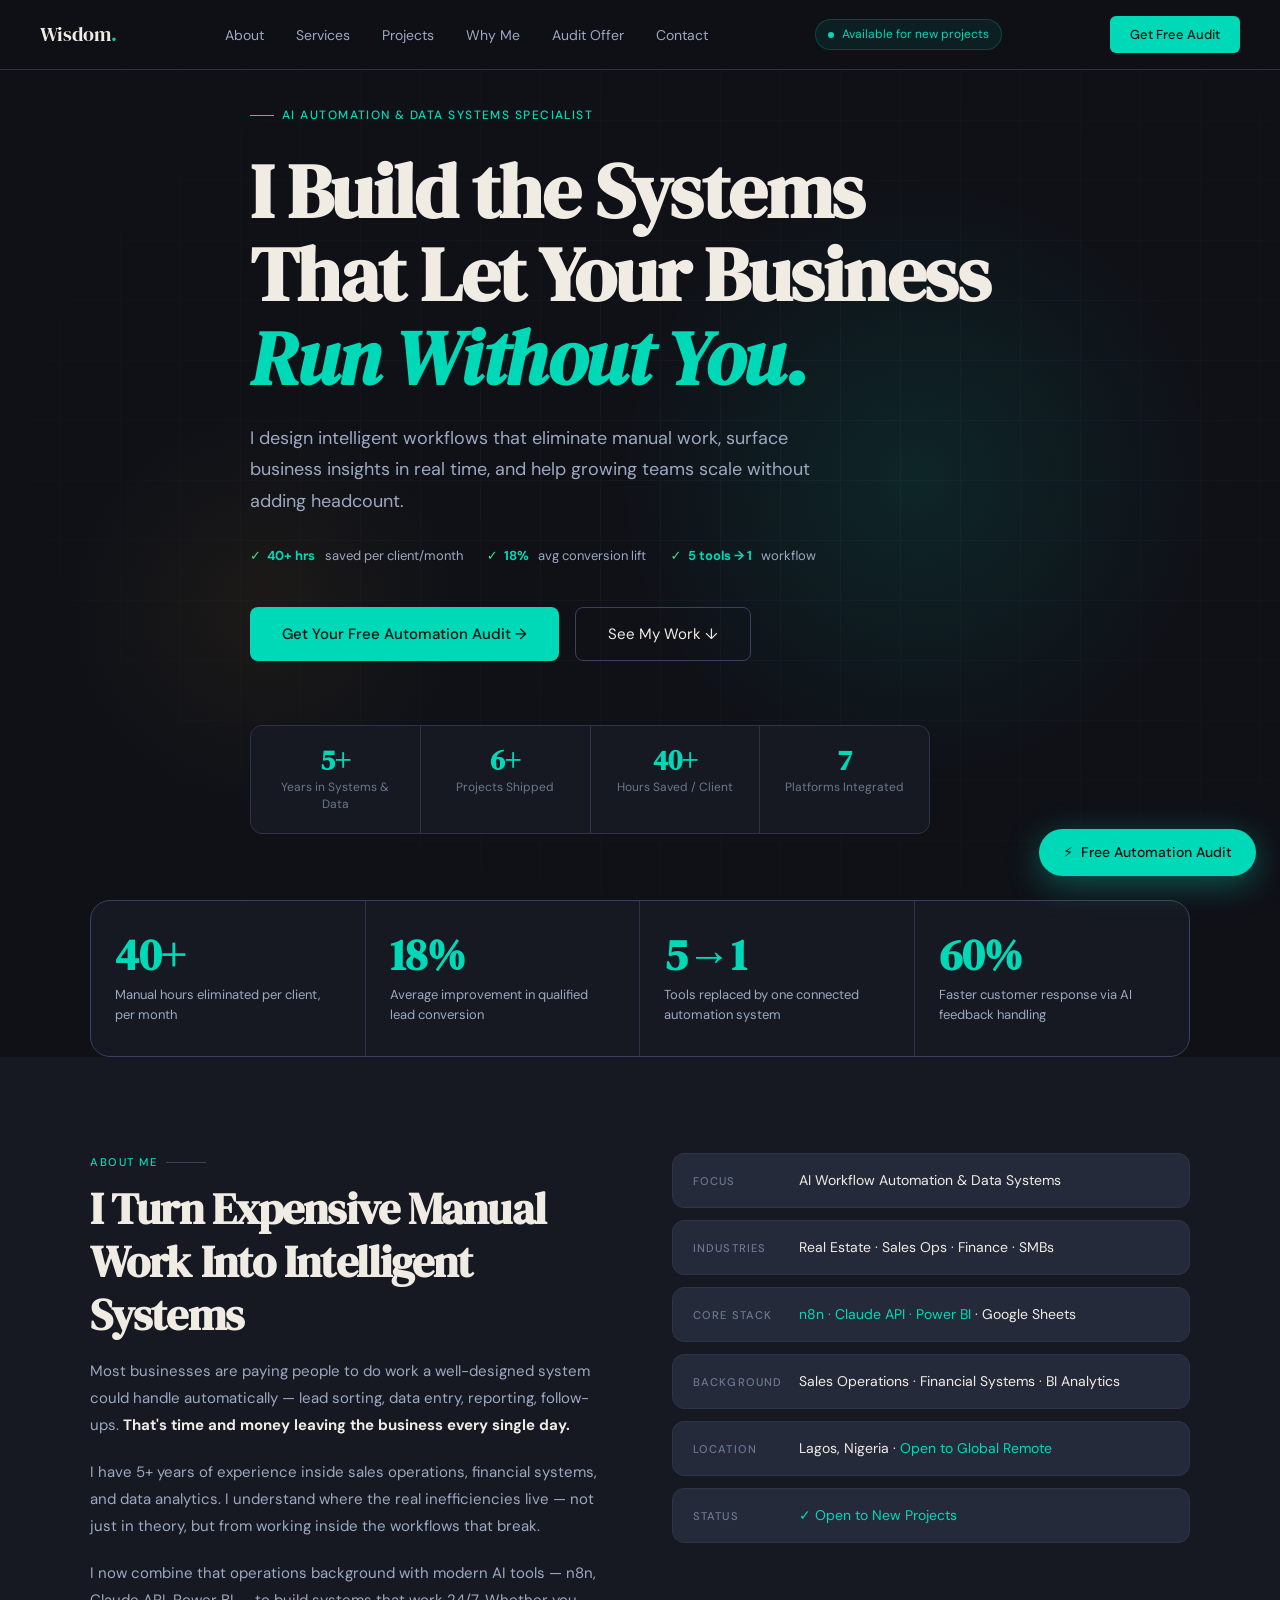
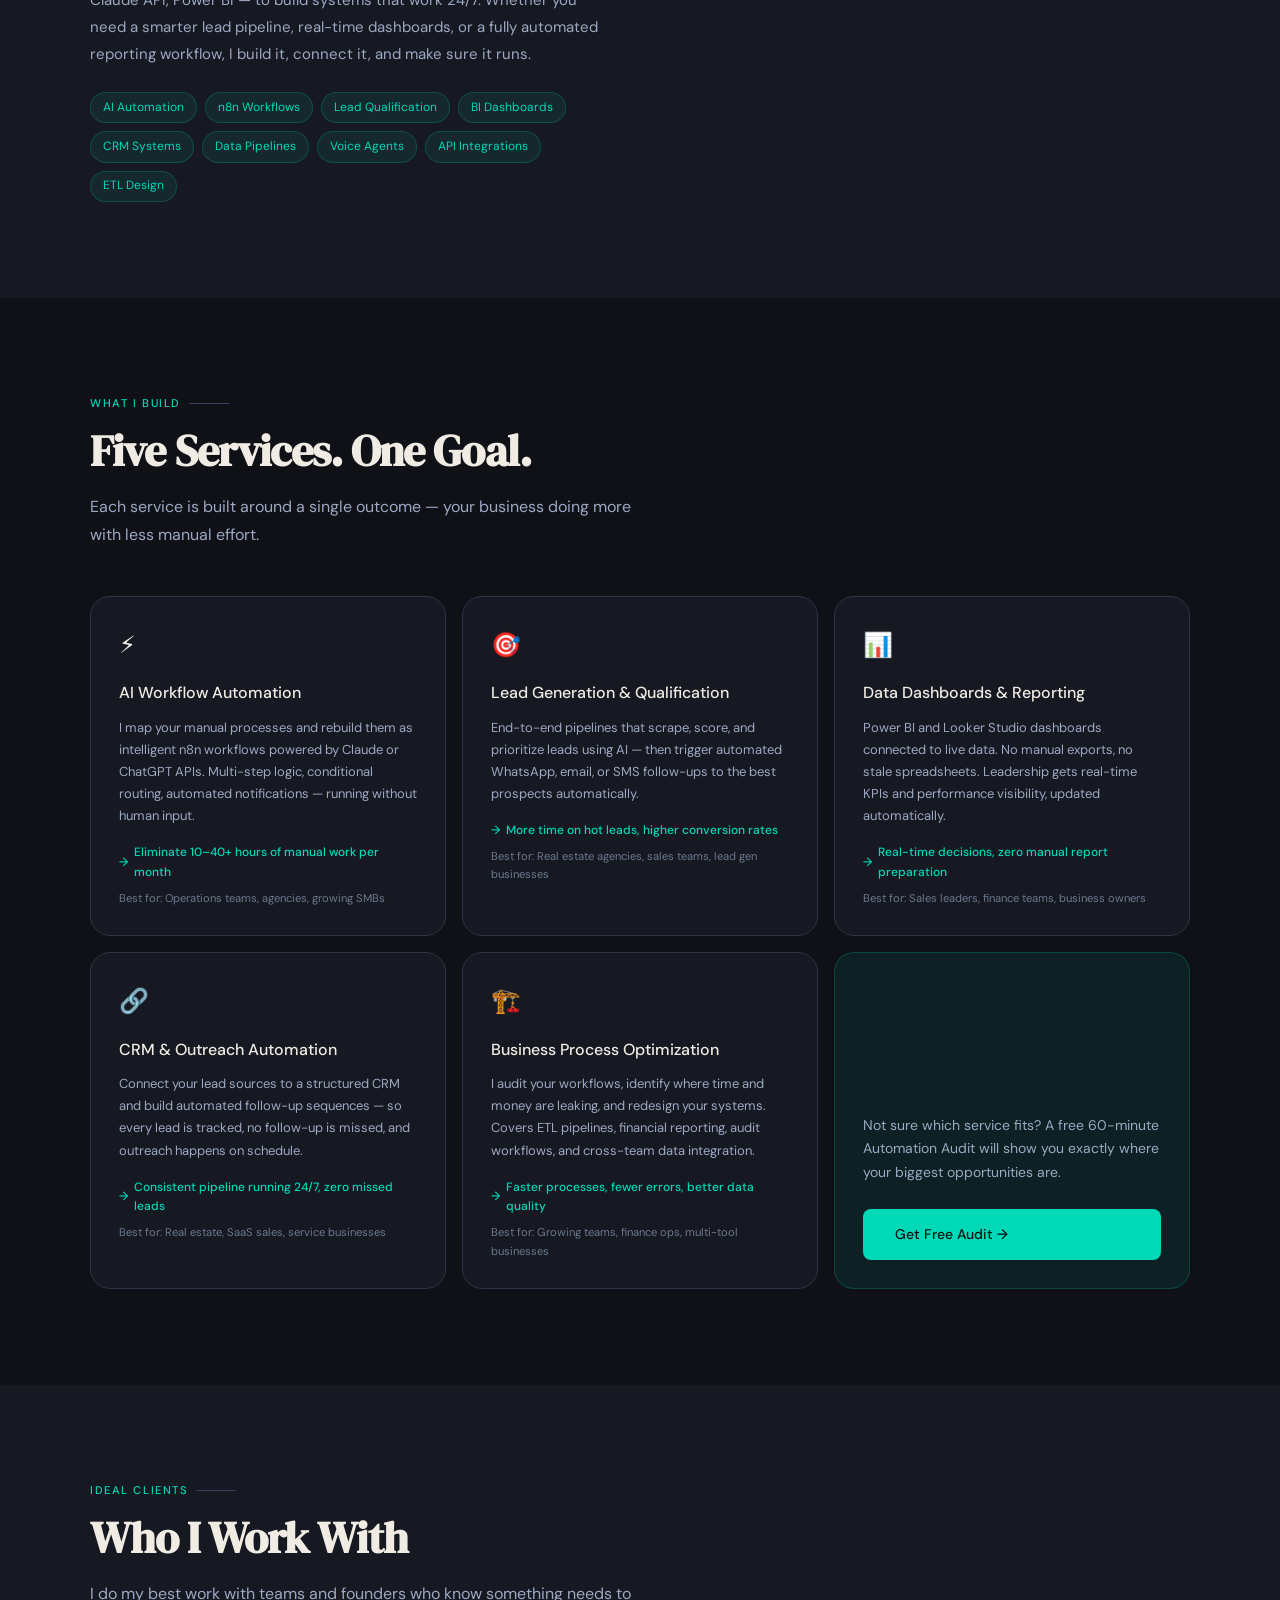
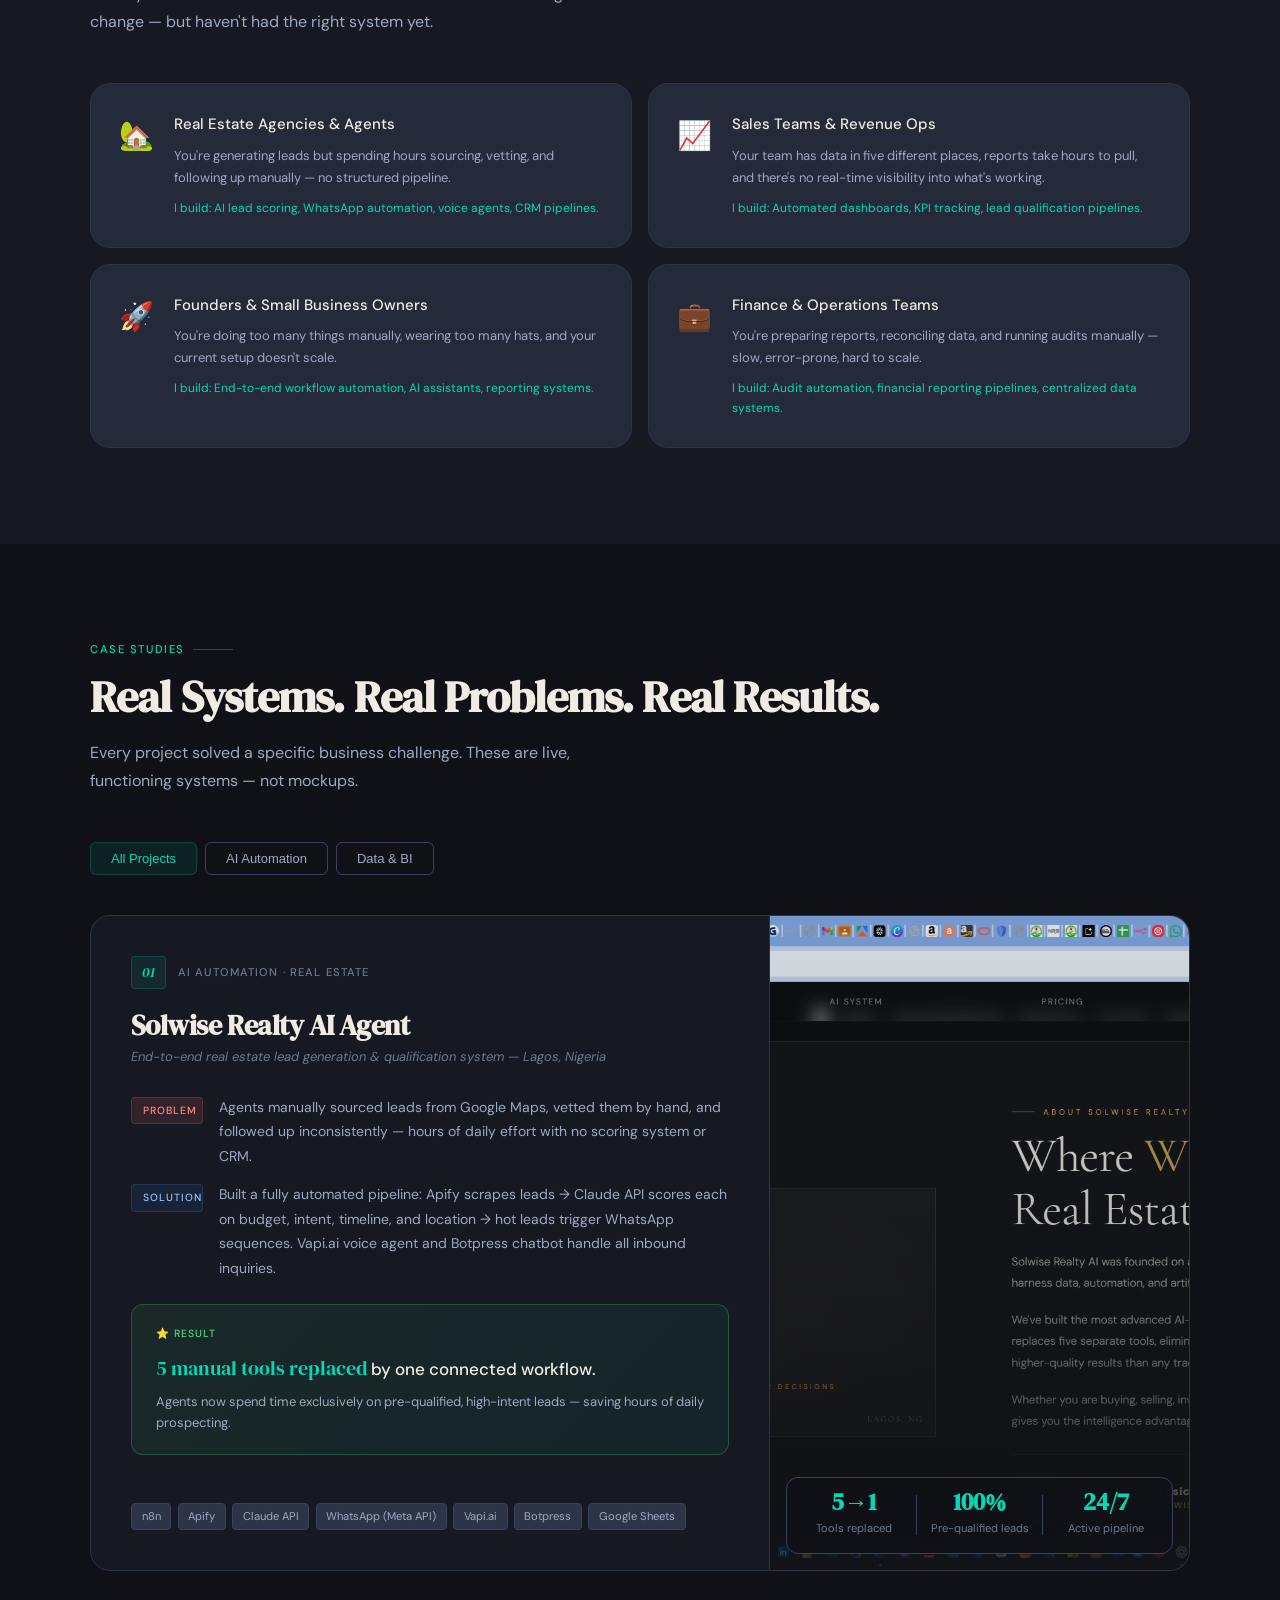
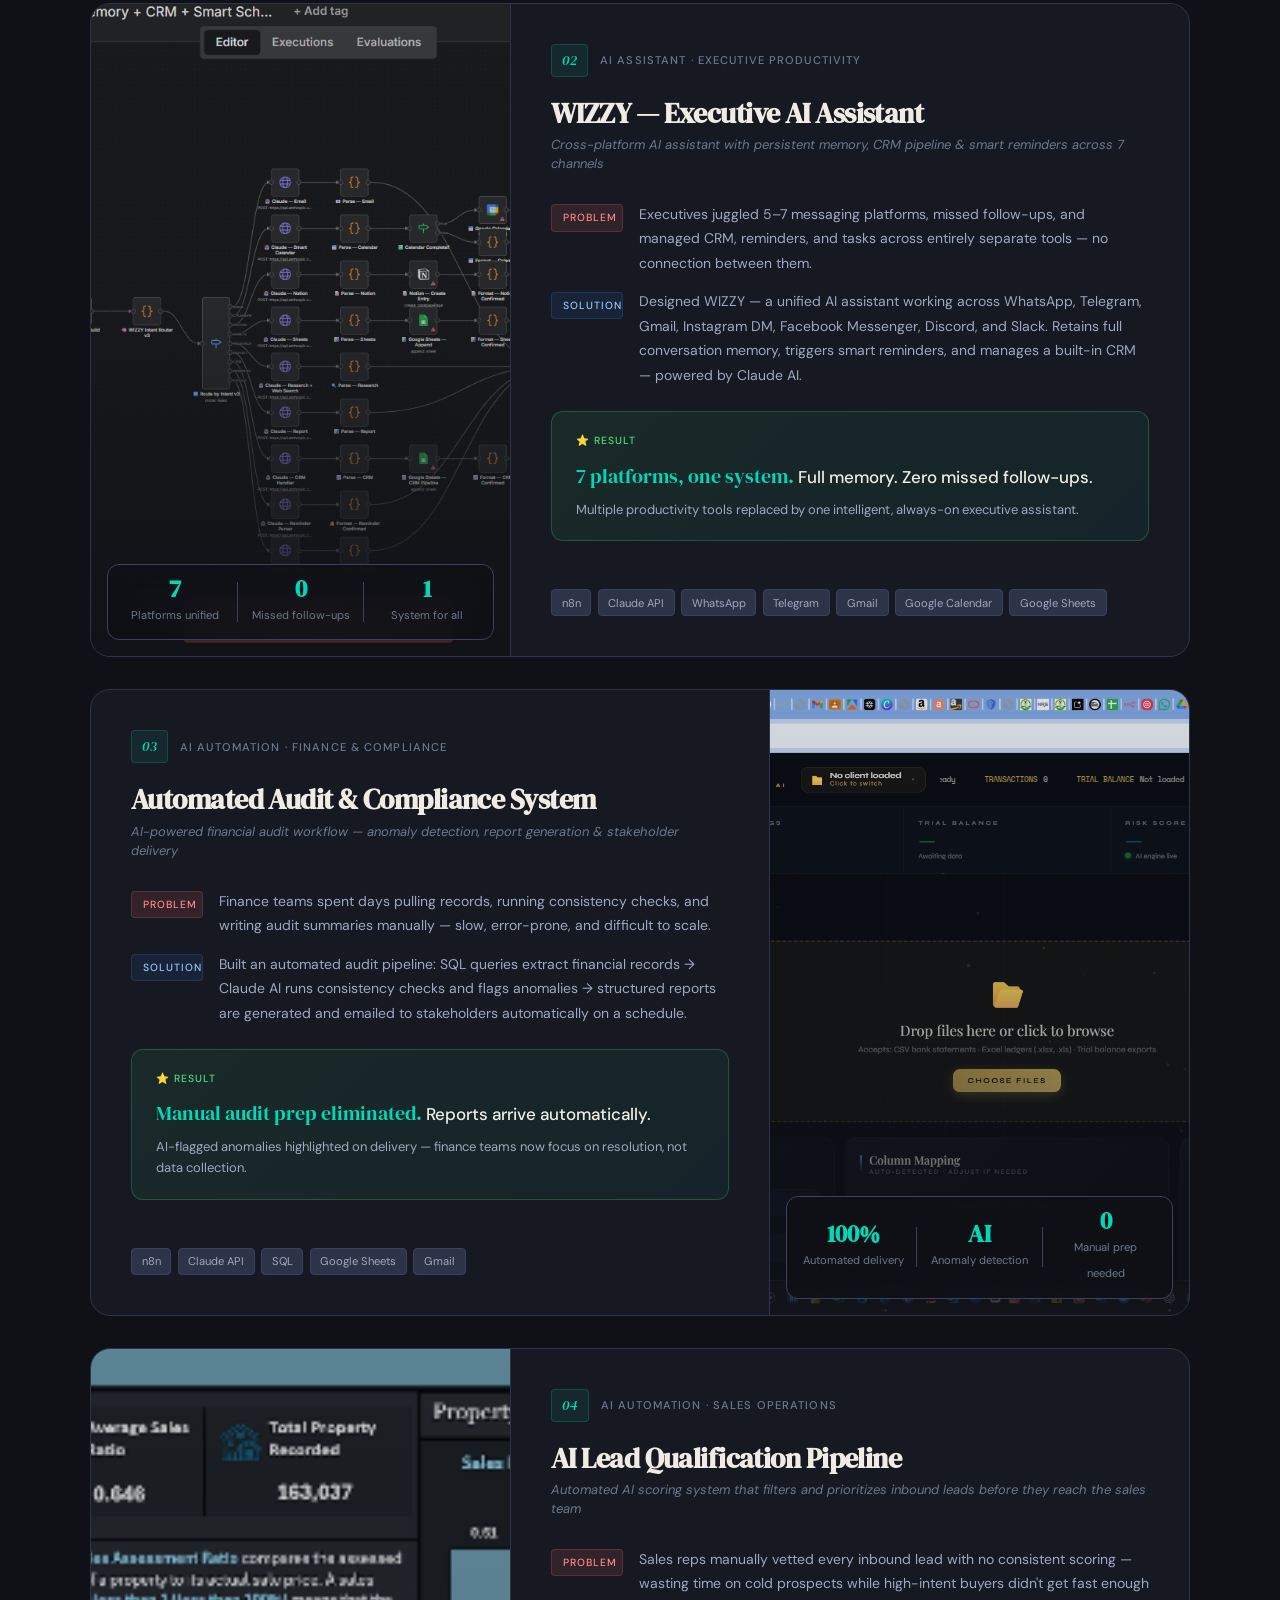
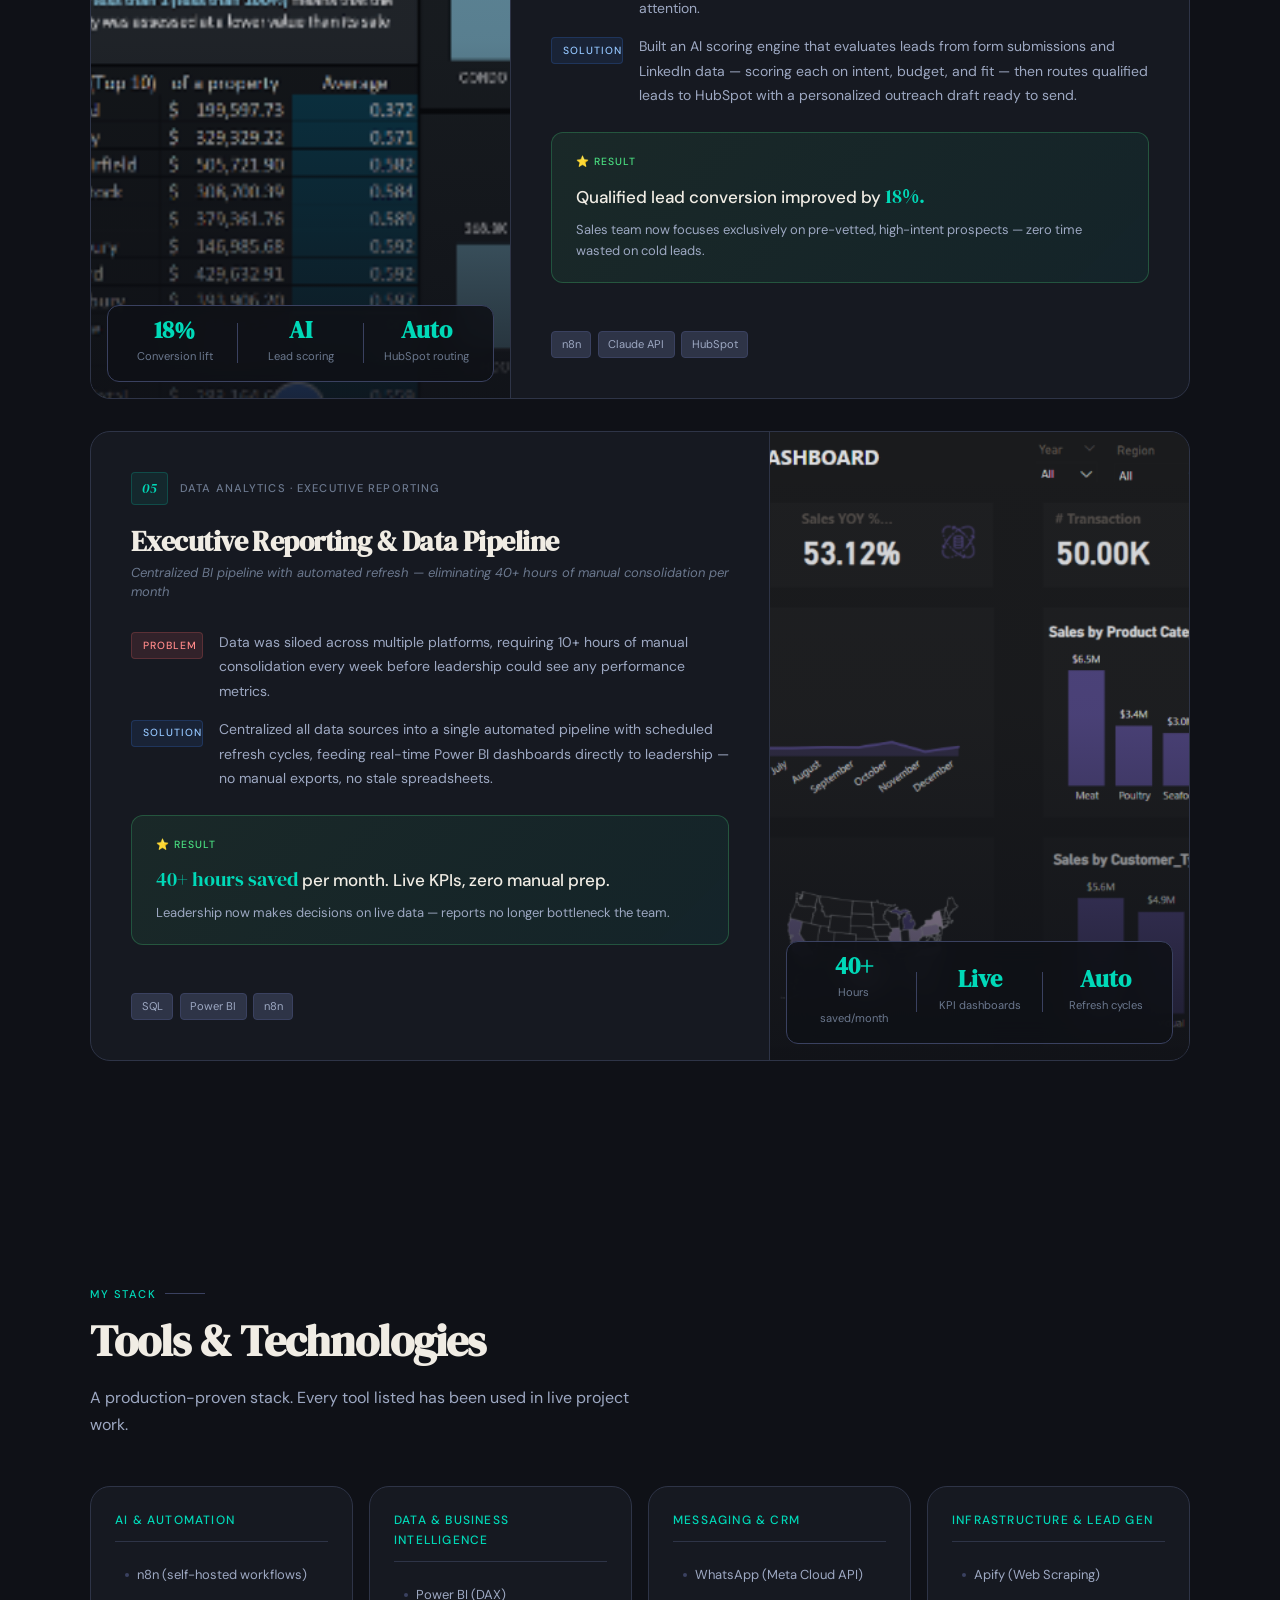
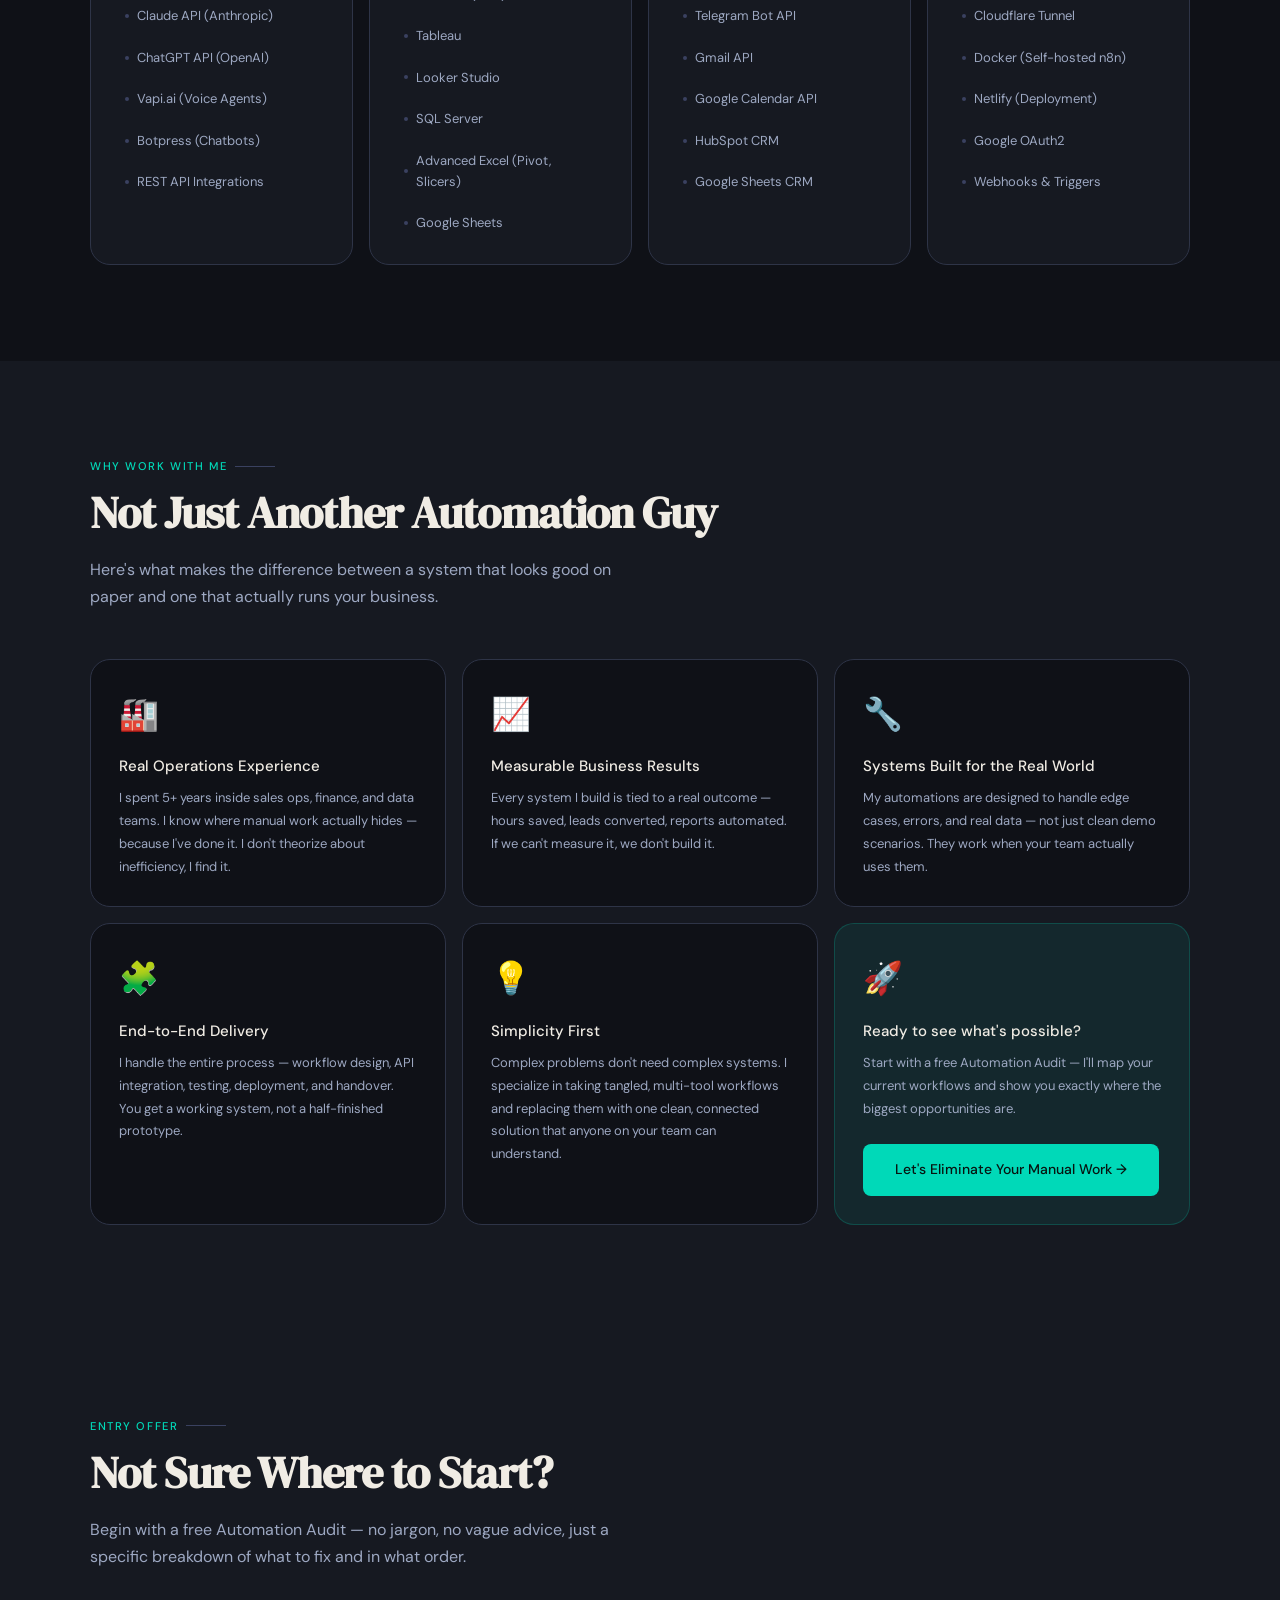
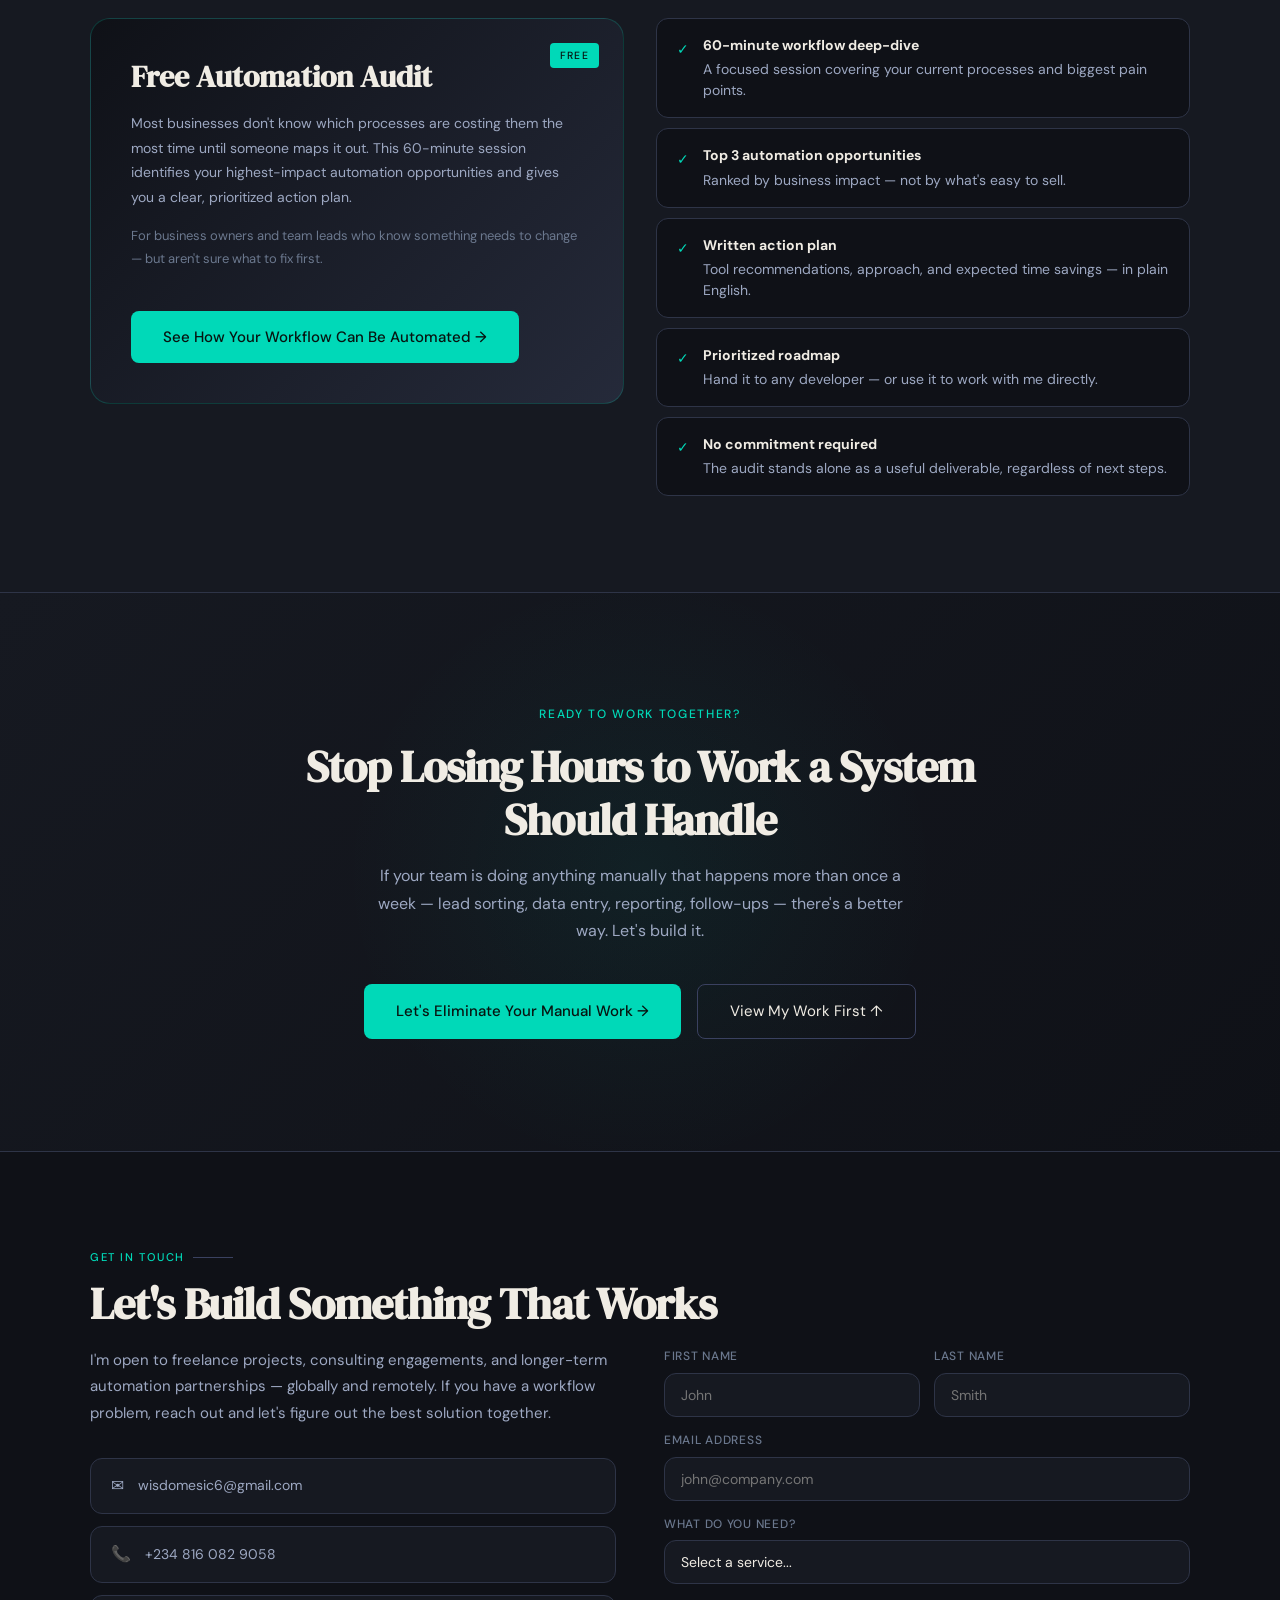
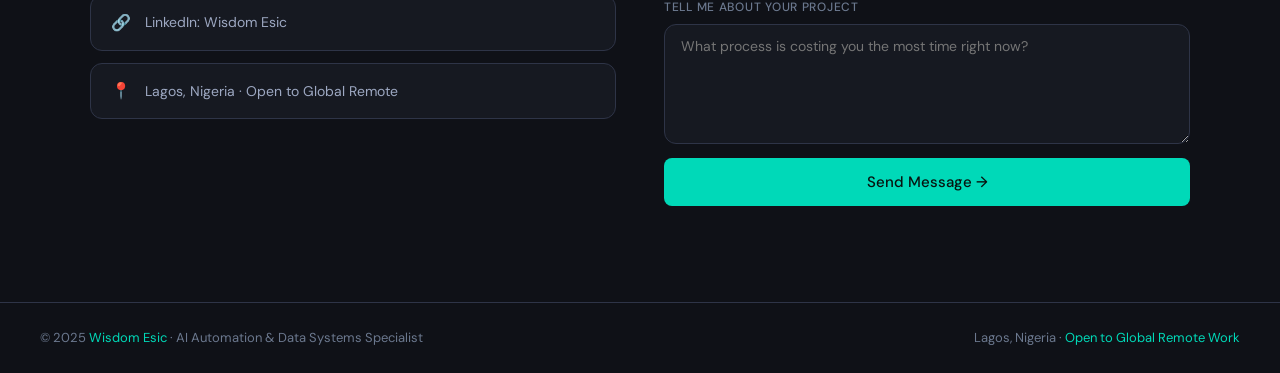
==== commit a968017e: "Update index.html" ====
--- a/index.html
+++ b/index.html
@@ -202,22 +202,28 @@
 /* Project visual panel */
 .project-visual{
   background:var(--surface);border-left:1px solid var(--border);
-  display:flex;flex-direction:column;align-items:stretch;justify-content:stretch;
-  position:relative;overflow:hidden;min-height:380px;
+  position:relative;overflow:hidden;min-height:420px;
 }
 .project-card.reverse .project-visual{border-left:none;border-right:1px solid var(--border)}
-.project-visual img{width:100%;height:100%;object-fit:cover;opacity:.85;transition:opacity var(--transition),transform var(--transition);display:block}
-.project-card:hover .project-visual img{opacity:1;transform:scale(1.02)}
+.project-visual img{
+  position:absolute;top:0;left:0;
+  width:100%;height:100%;
+  object-fit:cover;object-position:top center;
+  opacity:.85;
+  transition:opacity var(--transition),transform var(--transition);
+  display:block;
+}
+.project-card:hover .project-visual img{opacity:1;transform:scale(1.03)}
 .project-visual-overlay{
-  position:absolute;inset:0;
-  background:linear-gradient(to top,rgba(15,17,23,.7) 0%,transparent 50%);
+  position:absolute;inset:0;z-index:1;
+  background:linear-gradient(to top,rgba(15,17,23,.8) 0%,rgba(15,17,23,.1) 55%,transparent 100%);
   pointer-events:none;
 }
 .project-visual-badge{
-  position:absolute;bottom:1rem;left:1rem;right:1rem;
-  background:rgba(15,17,23,.85);border:1px solid var(--border2);
+  position:absolute;bottom:1rem;left:1rem;right:1rem;z-index:2;
+  background:rgba(15,17,23,.9);border:1px solid var(--border2);
   border-radius:var(--radius);padding:.75rem 1rem;
-  backdrop-filter:blur(8px);
+  backdrop-filter:blur(12px);
   display:flex;align-items:center;gap:.75rem;
 }
 .pvb-metric{text-align:center;flex:1}
@@ -305,8 +311,8 @@
   .why-grid{grid-template-columns:repeat(2,1fr)}
   .project-card,.project-card.reverse{grid-template-columns:1fr;display:flex;flex-direction:column}
   .project-card.reverse{flex-direction:column}
-  .project-visual{border-left:none;border-right:none;border-top:1px solid var(--border);min-height:260px;order:-1}
-  .project-card.reverse .project-visual{border-left:none;border-right:none;order:-1}
+  .project-visual{border-left:none;border-right:none;border-top:1px solid var(--border);min-height:300px;height:300px;order:-1}
+  .project-card.reverse .project-visual{border-left:none;border-right:none;order:-1;min-height:300px;height:300px}
 }
 @media(max-width:768px){
   nav{padding:.875rem 1.25rem}
@@ -962,7 +968,7 @@
   e.preventDefault();
   const form=e.target,btn=form.querySelector('button[type=submit]'),orig=btn.textContent;
   btn.textContent='Sending...';btn.disabled=true;
-  const FORMSPREE='https://formspree.io/f/YOUR_FORM_ID';
+  const FORMSPREE='https://formspree.io/f/xabcdefg';
   if(FORMSPREE.includes('YOUR_FORM_ID')){
     await new Promise(r=>setTimeout(r,900));
     btn.textContent='Message Sent ✓';btn.style.background='var(--green)';btn.style.color='#071a0f';
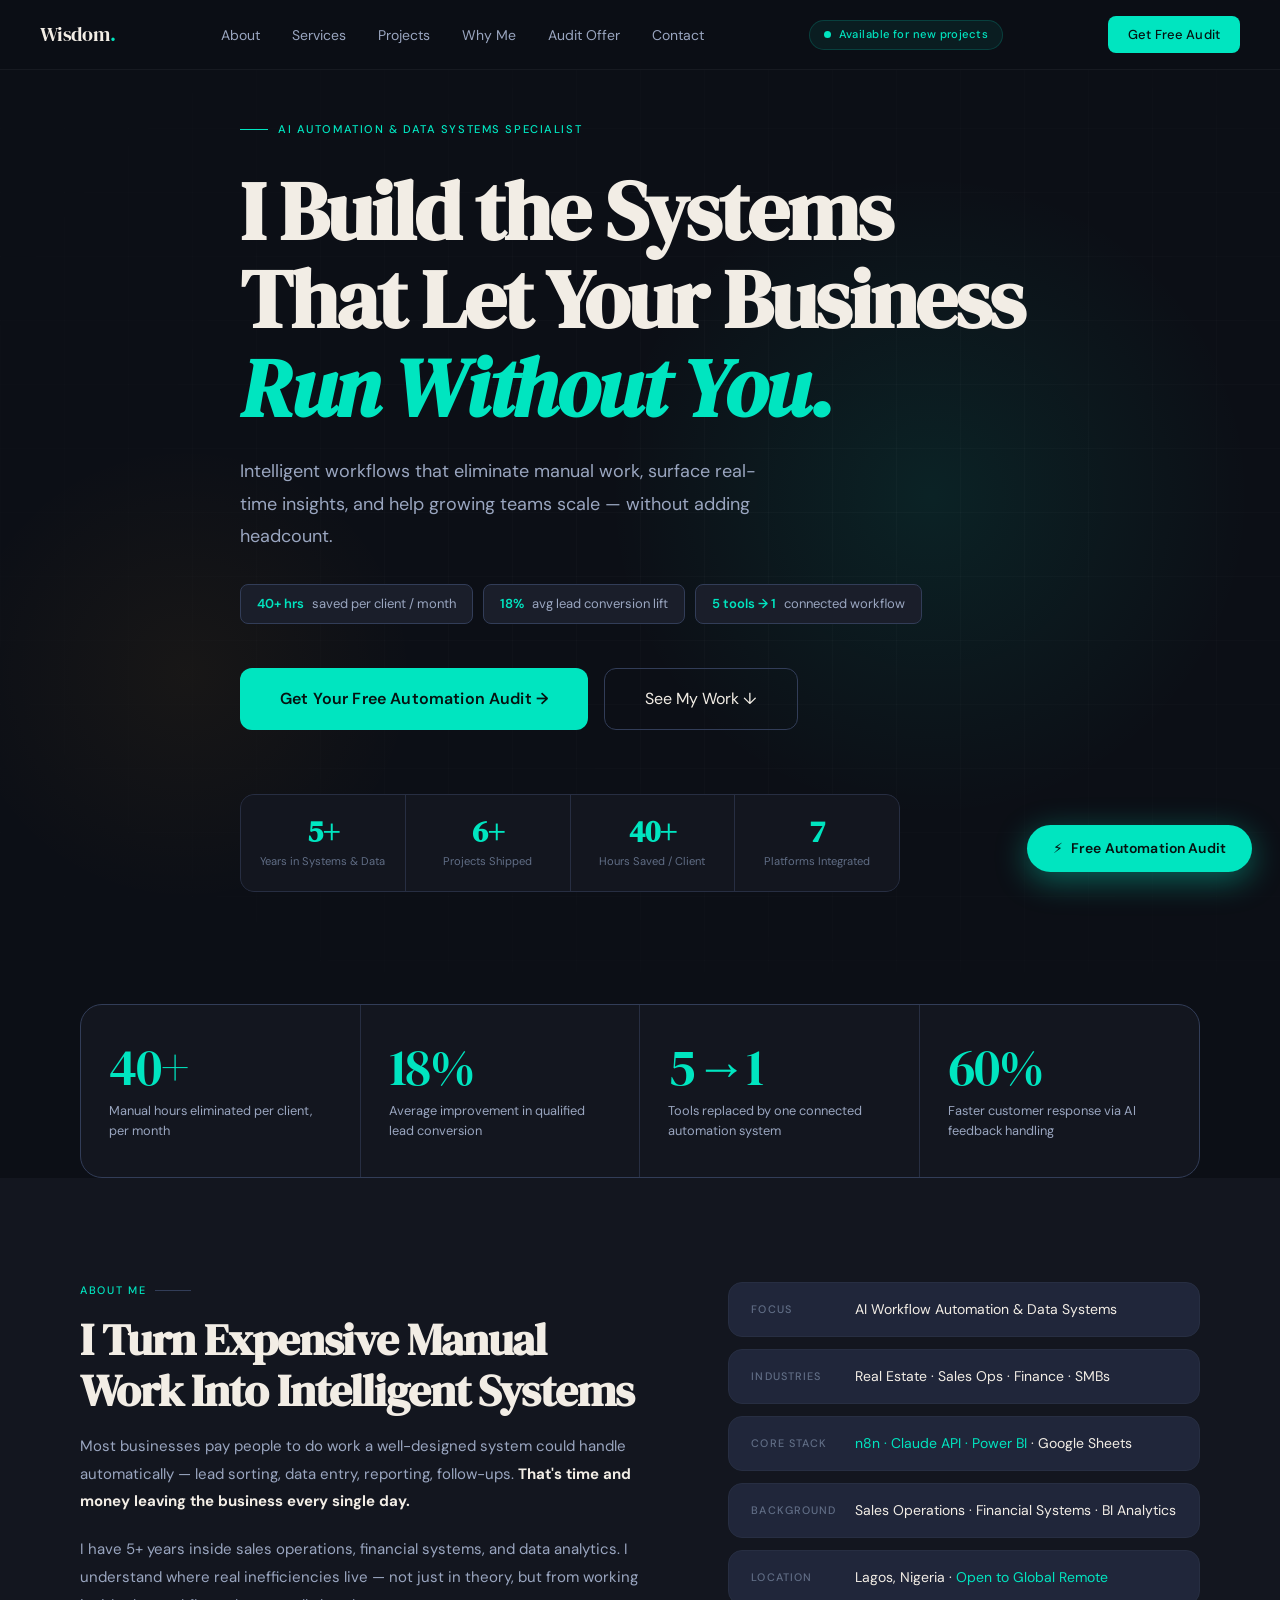
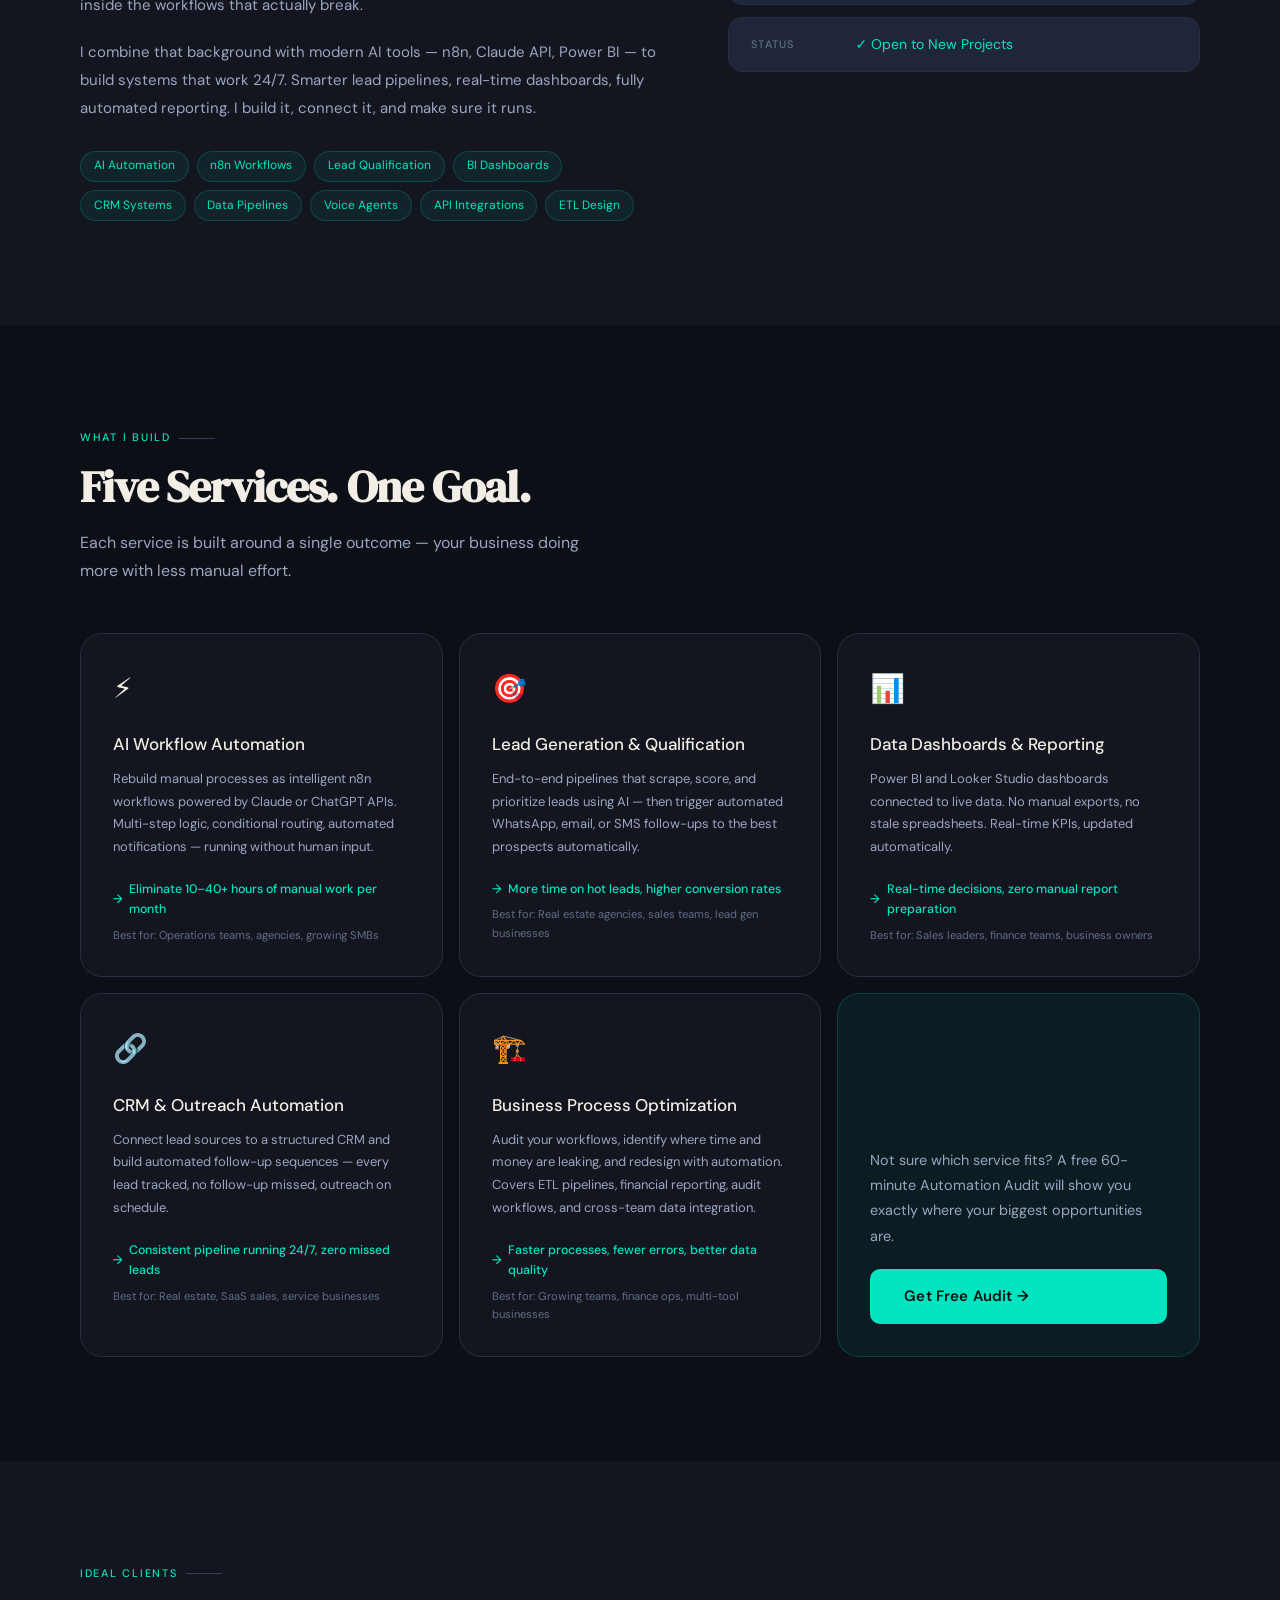
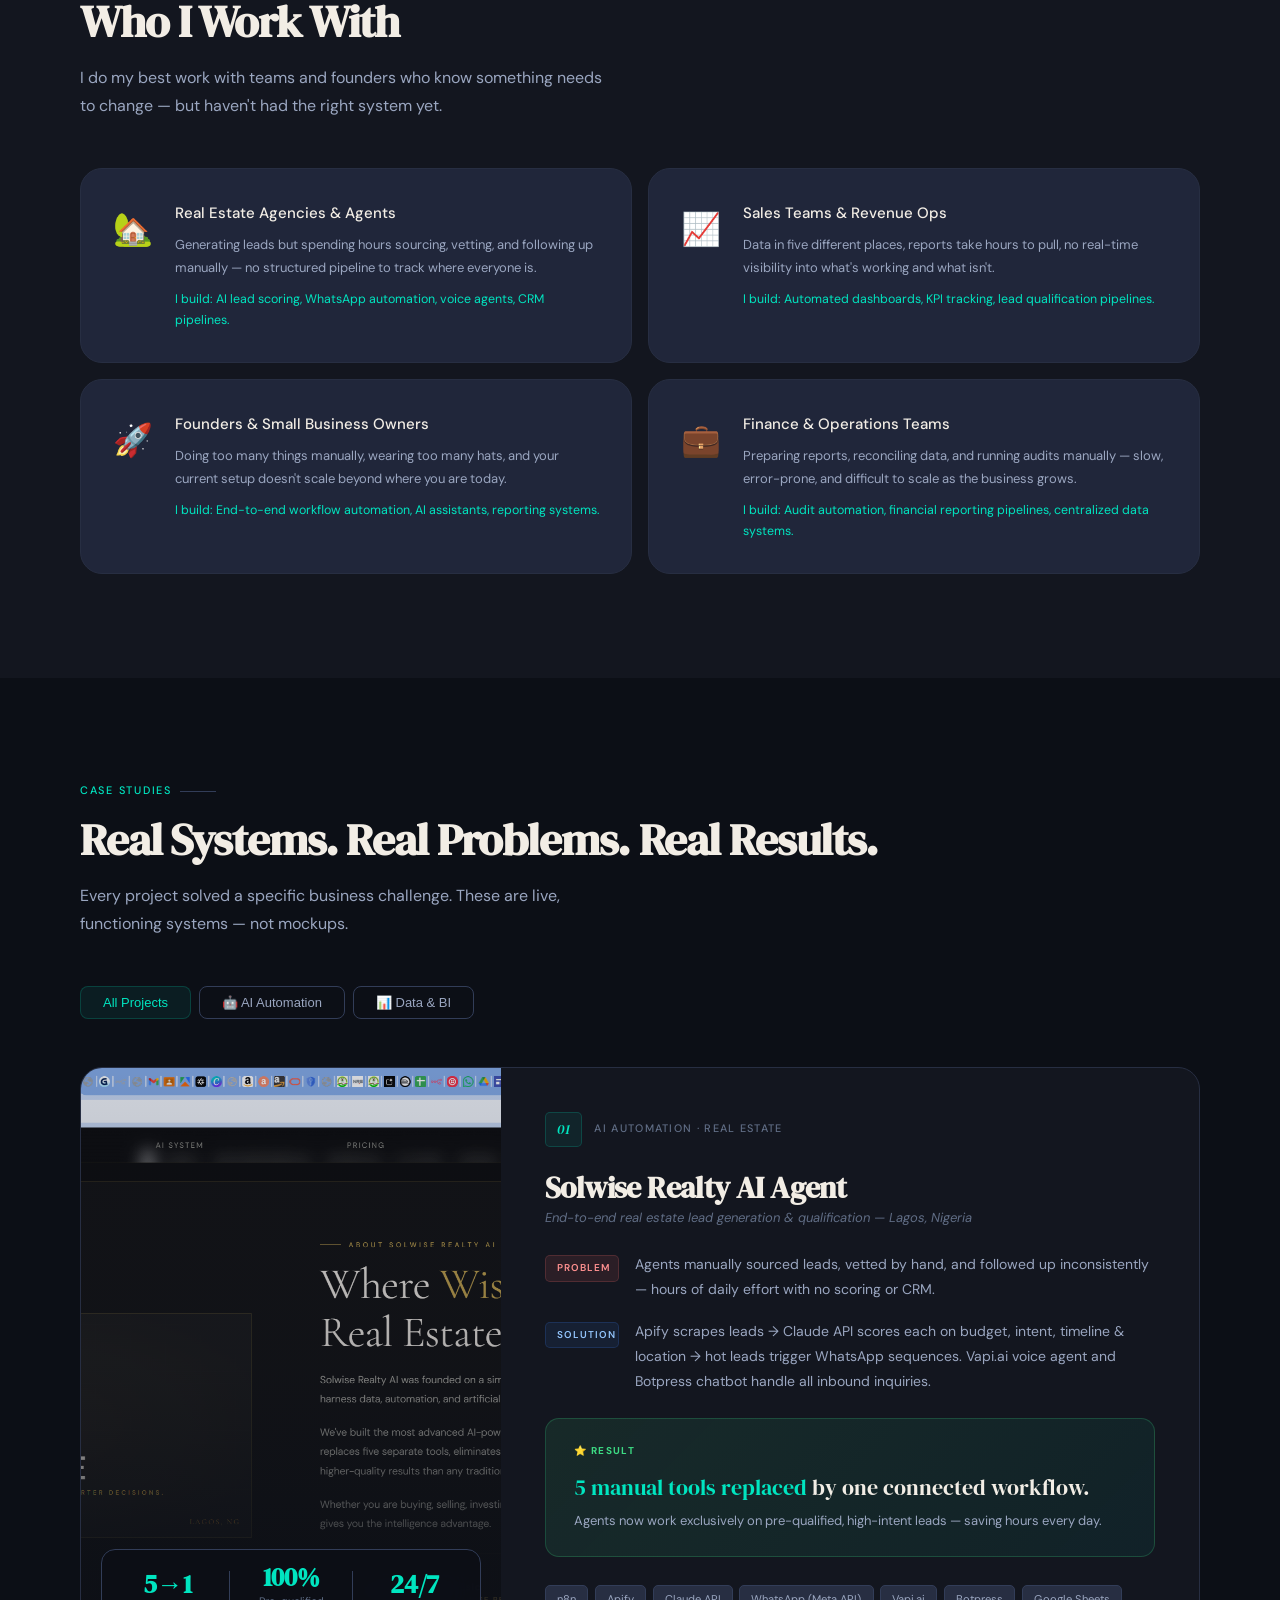
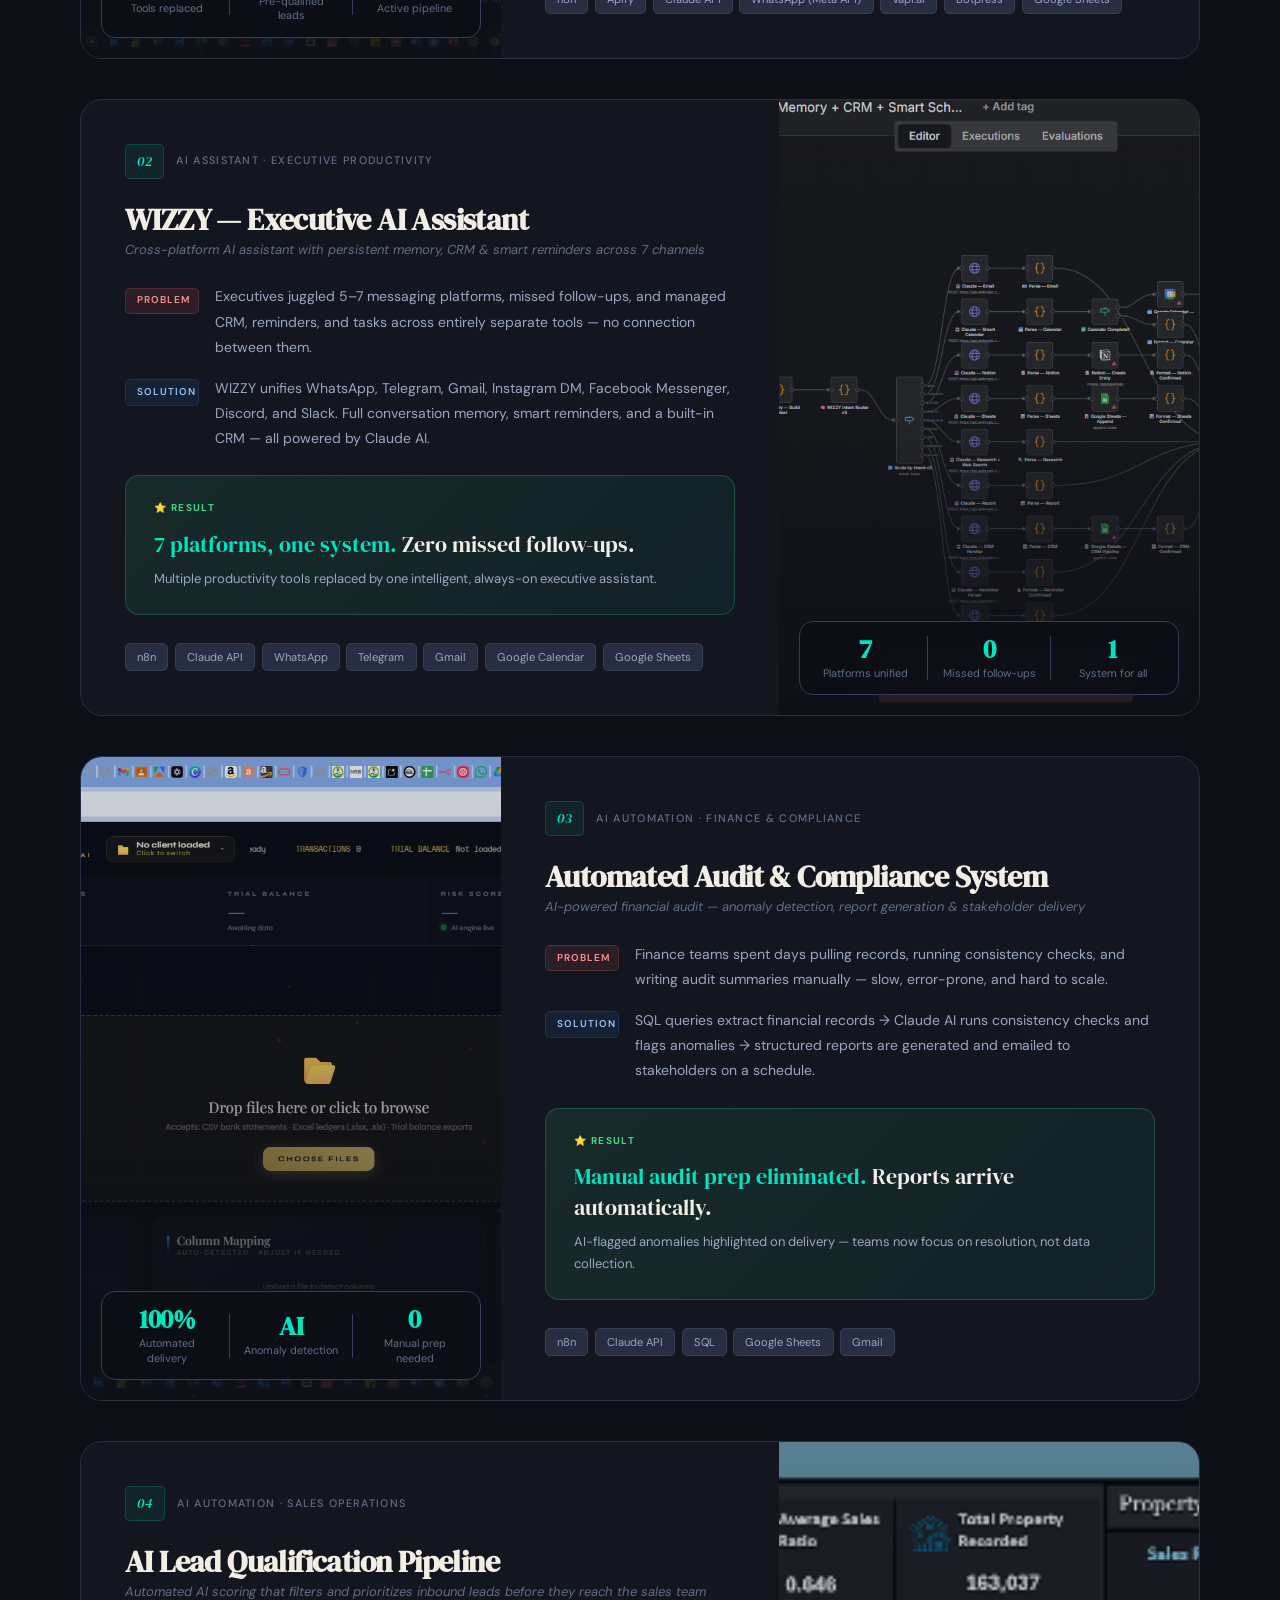
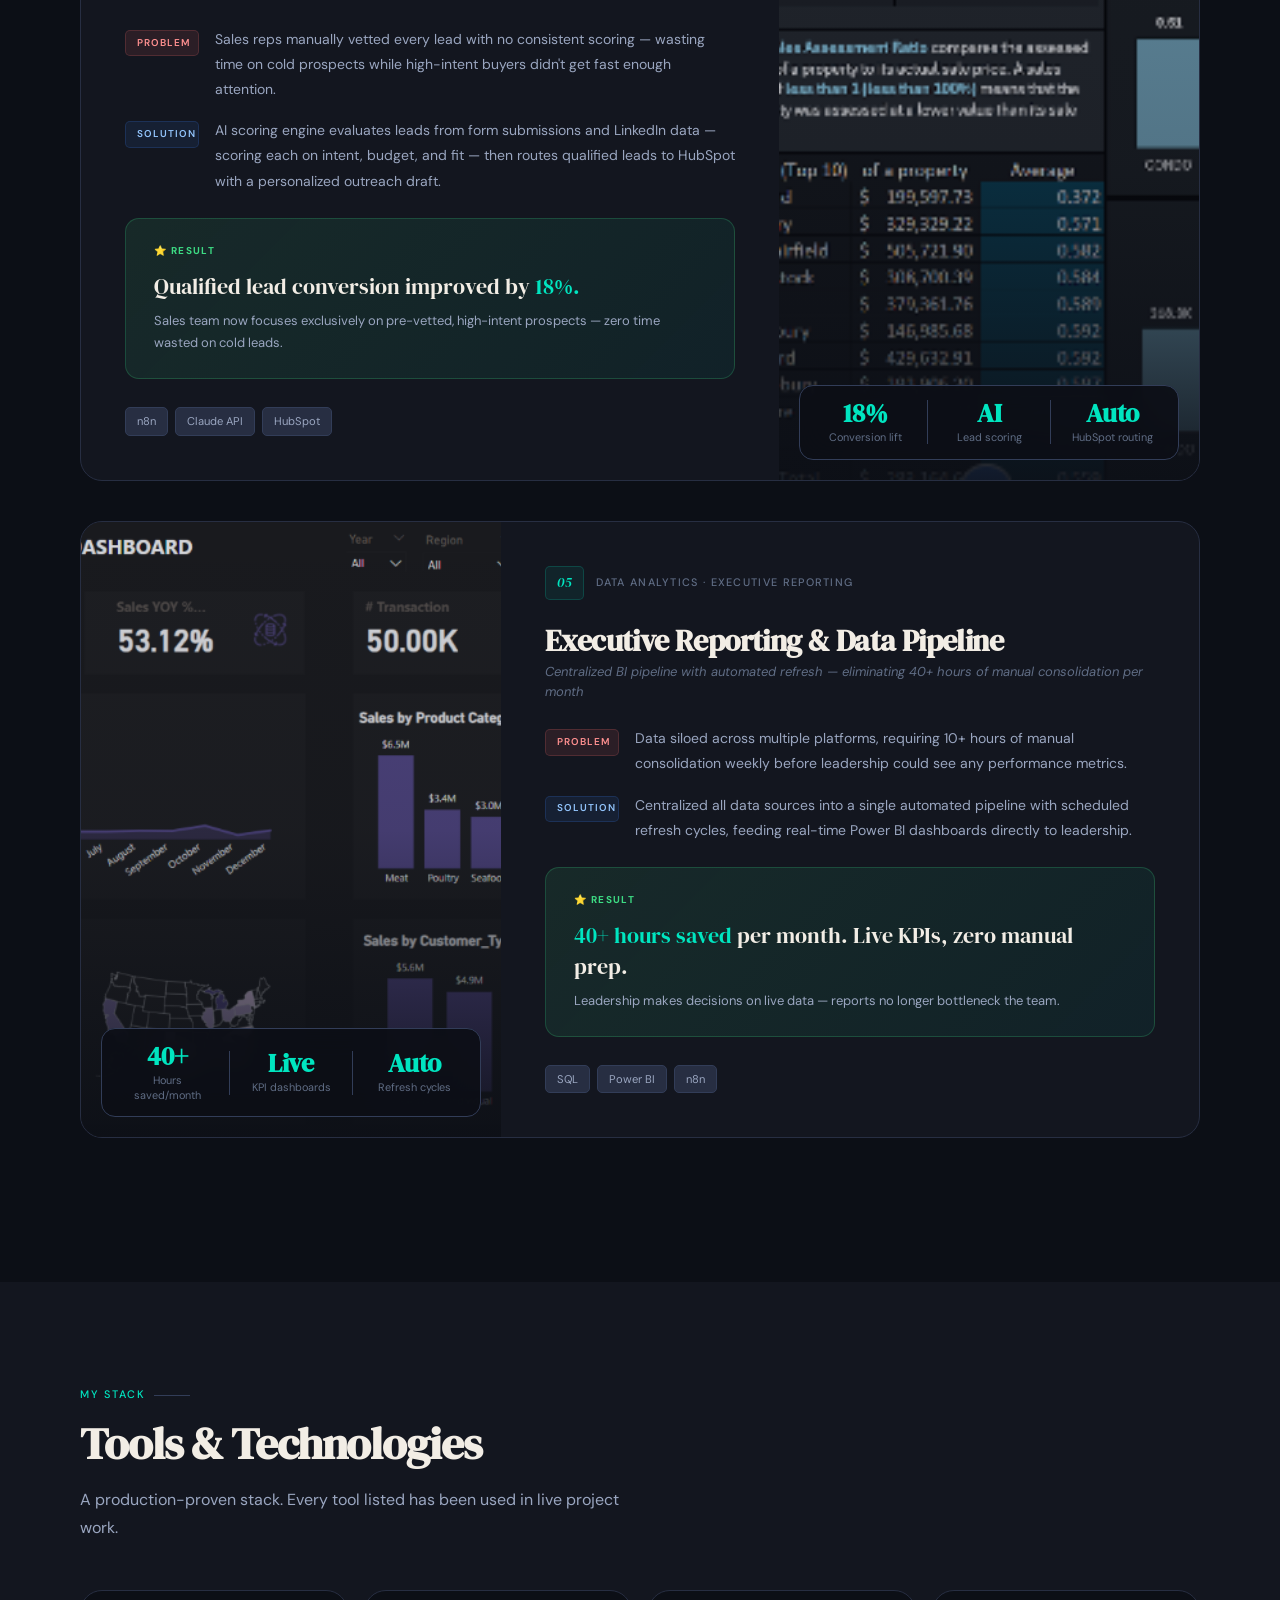
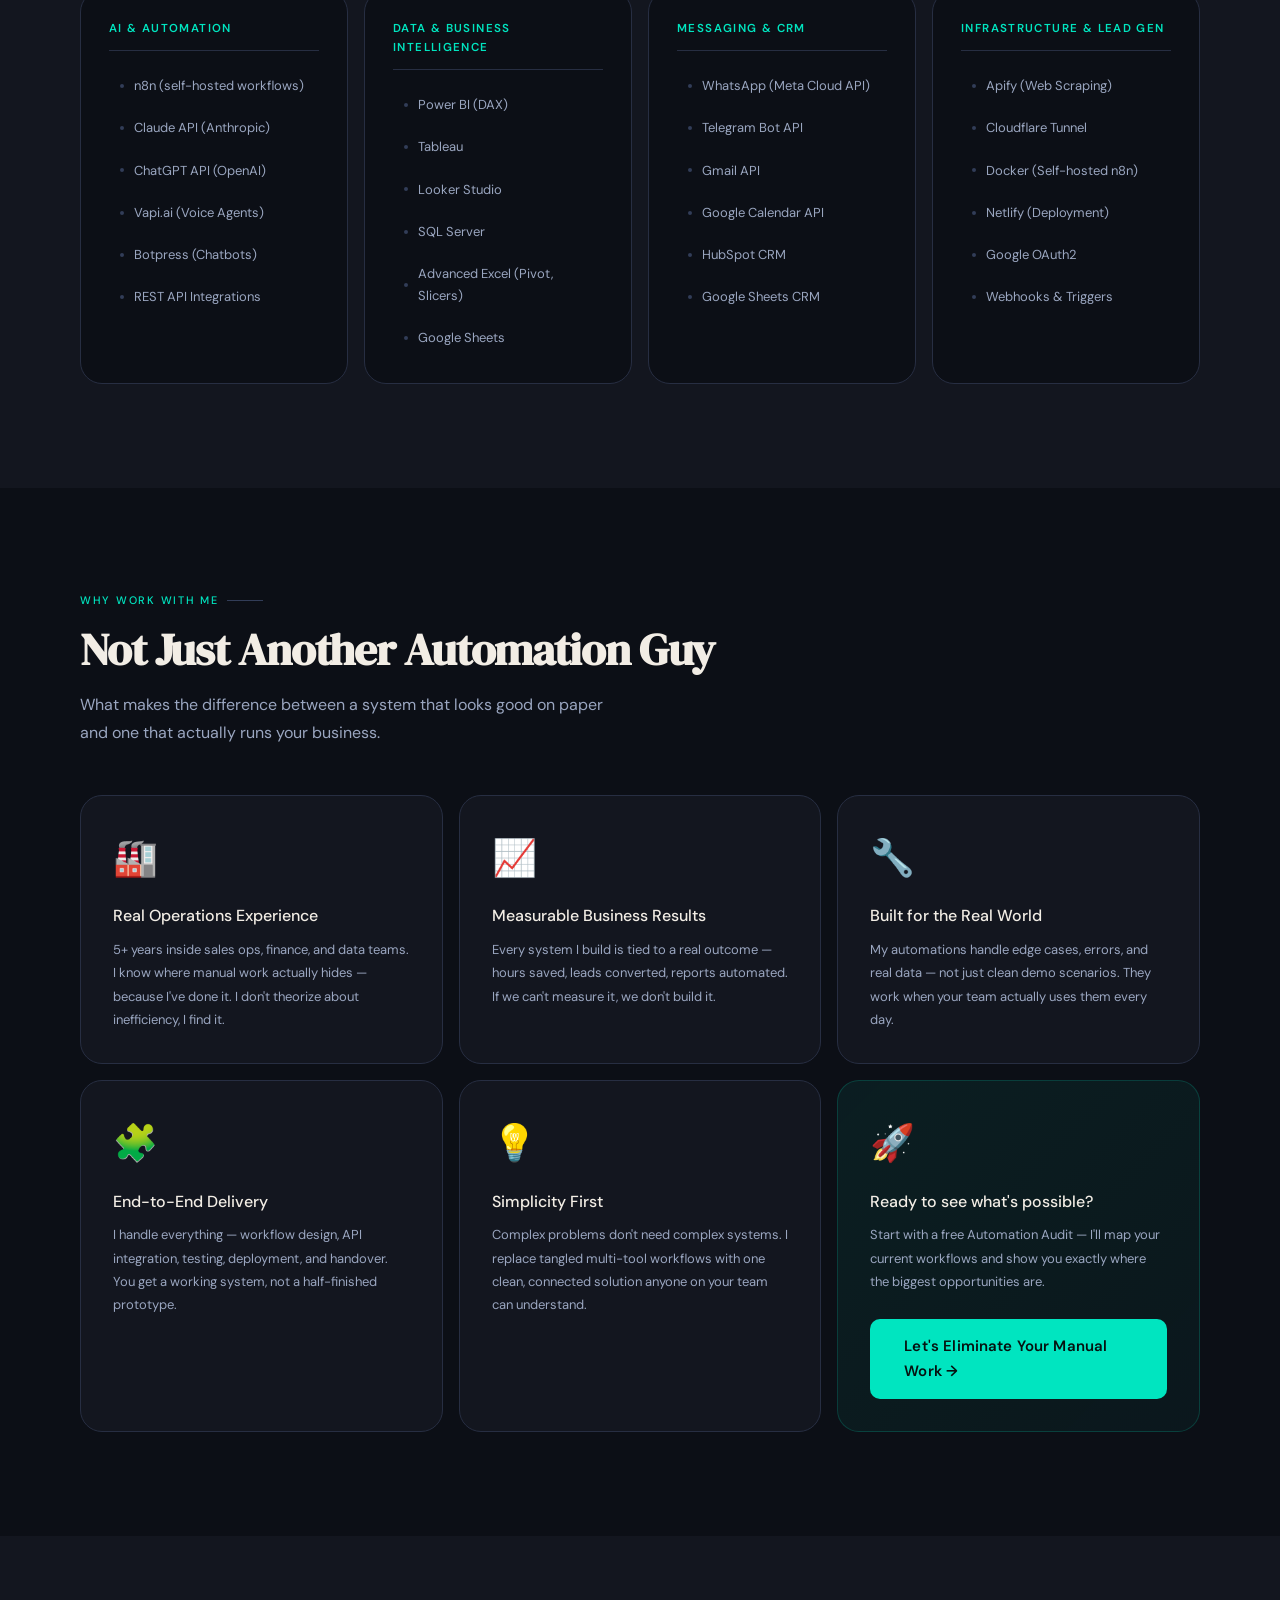
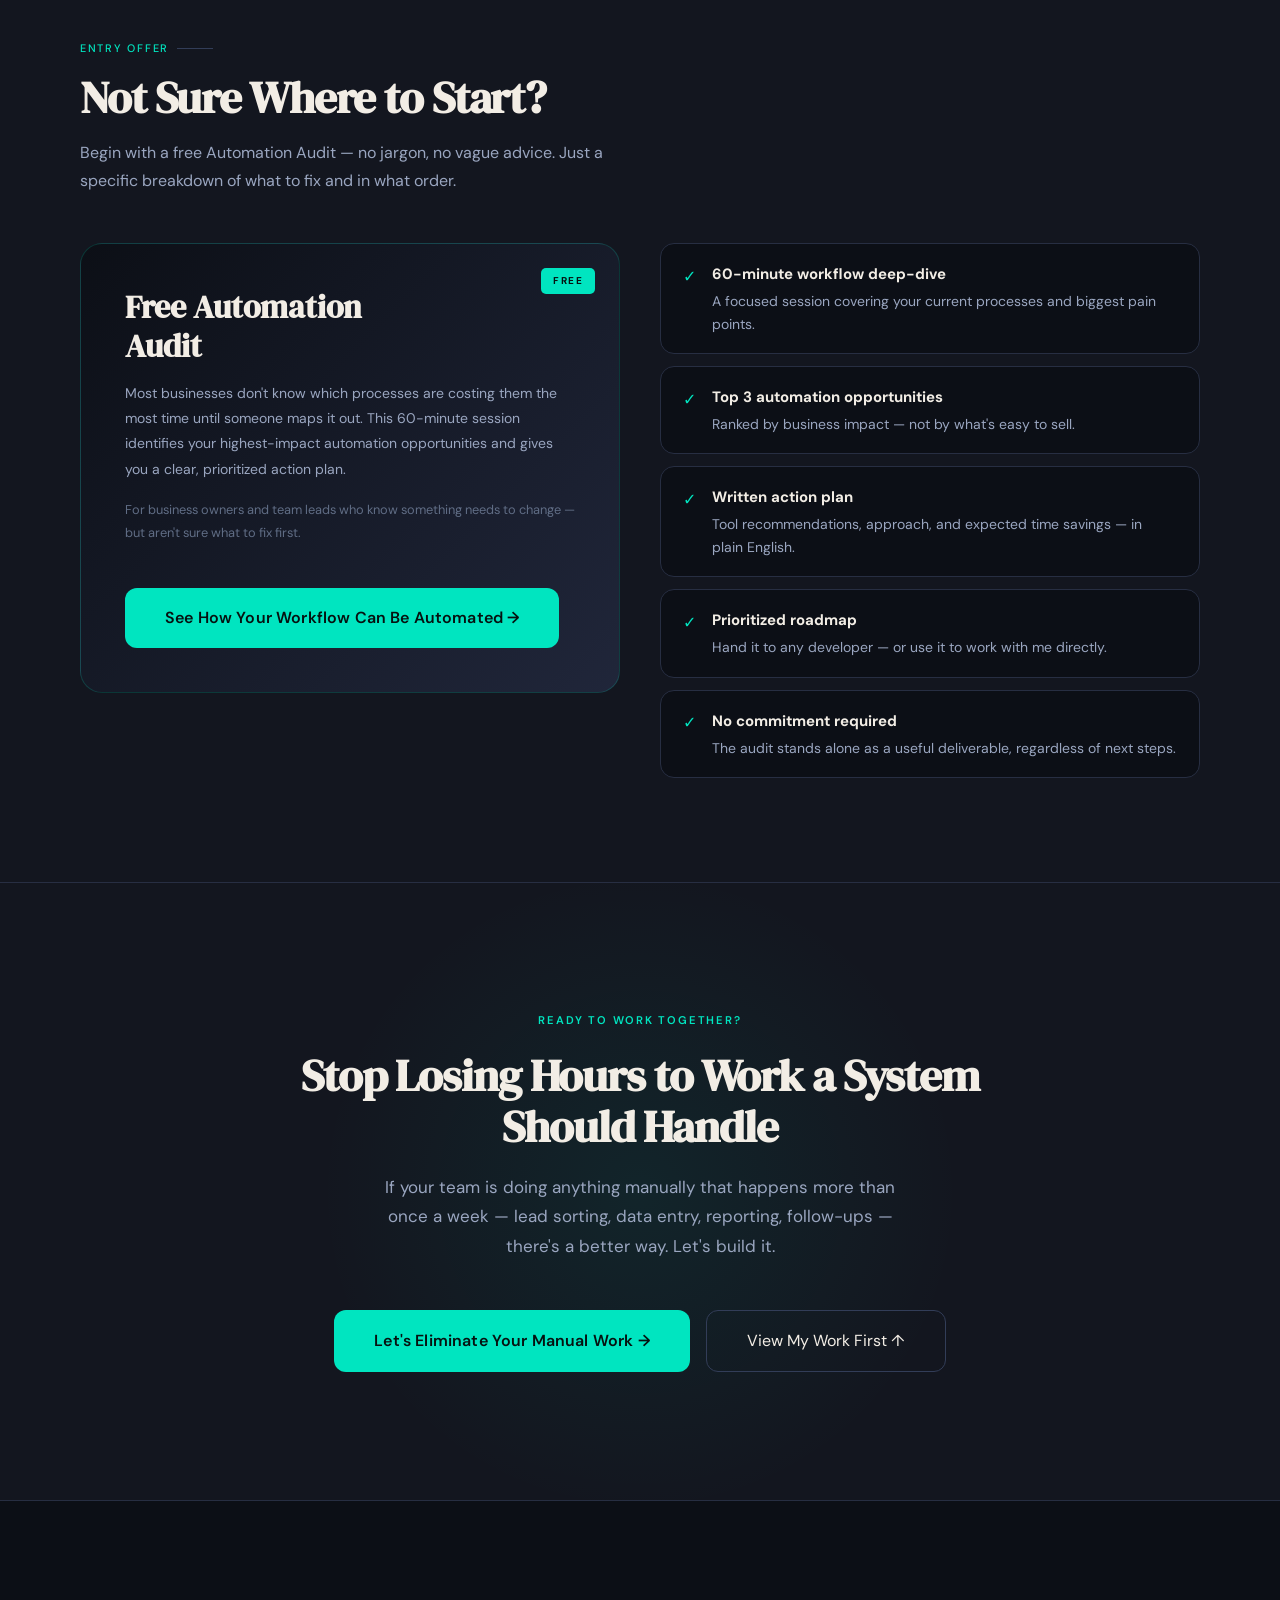
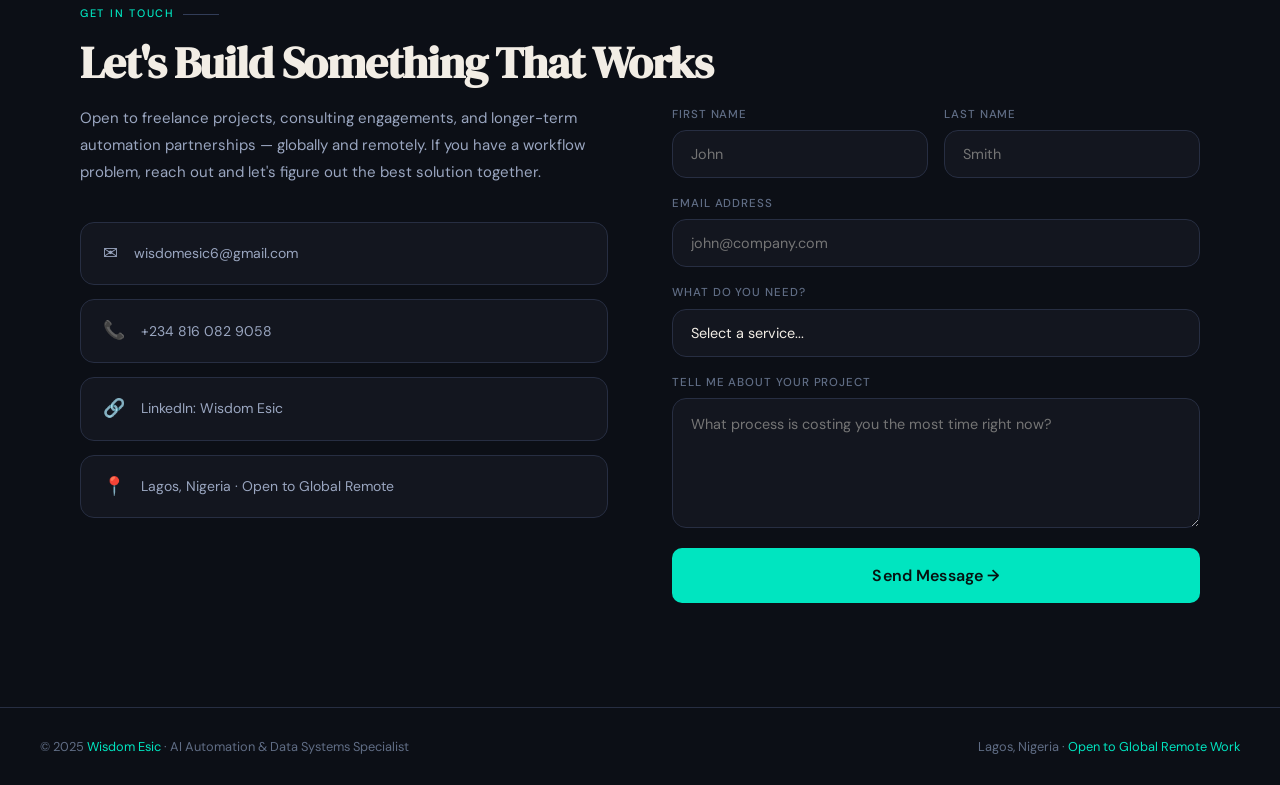
==== commit c10b3398: "Update index.html" ====
--- a/index.html
+++ b/index.html
@@ -9,320 +9,341 @@
 <link href="https://fonts.googleapis.com/css2?family=DM+Serif+Display:ital@0;1&family=DM+Sans:ital,opsz,wght@0,9..40,300;0,9..40,400;0,9..40,500;1,9..40,300&display=swap" rel="stylesheet"/>
 <style>
 :root{
-  --bg:#0f1117;--bg2:#161921;--surface:#252a3a;--surface2:#2e3447;
-  --border:#2e3447;--border2:#3a4160;
-  --text:#f0ece4;--text2:#9da8c2;--text3:#6b788e;
-  --teal:#00d9b8;--teal-dim:#00a88f;--teal-bg:rgba(0,217,184,.08);--teal-border:rgba(0,217,184,.2);
-  --green:#4ade80;--green-bg:rgba(74,222,128,.09);--green-border:rgba(74,222,128,.25);
-  --amber:#f5a623;--amber-bg:rgba(245,166,35,.09);--amber-border:rgba(245,166,35,.25);
+  --bg:#0c0f16;--bg2:#13161f;--bg3:#1a1e2a;
+  --surface:#20263a;--surface2:#272e42;
+  --border:#272e42;--border2:#323d58;
+  --text:#f2ede5;--text2:#9aa6c0;--text3:#606d85;
+  --teal:#00e5c0;--teal-dim:#00b89a;--teal-bg:rgba(0,229,192,.07);--teal-border:rgba(0,229,192,.18);
+  --green:#3ddc84;--green-bg:rgba(61,220,132,.08);--green-border:rgba(61,220,132,.22);
+  --amber:#f5a623;--amber-bg:rgba(245,166,35,.08);--amber-border:rgba(245,166,35,.22);
   --red:#ff6b6b;
   --font-display:'DM Serif Display',Georgia,serif;
   --font-body:'DM Sans',system-ui,sans-serif;
-  --radius:12px;--radius-lg:20px;
-  --transition:0.25s cubic-bezier(.4,0,.2,1);
+  --radius:14px;--radius-lg:22px;--radius-xl:32px;
+  --transition:0.28s cubic-bezier(.4,0,.2,1);
+  --shadow-card:0 4px 24px rgba(0,0,0,.35);
+  --shadow-hover:0 20px 60px rgba(0,0,0,.45);
 }
 *{box-sizing:border-box;margin:0;padding:0}
 html{scroll-behavior:smooth;font-size:16px}
 body{background:var(--bg);color:var(--text);font-family:var(--font-body);font-weight:400;line-height:1.65;-webkit-font-smoothing:antialiased}
-::-webkit-scrollbar{width:5px}
+::-webkit-scrollbar{width:4px}
 ::-webkit-scrollbar-track{background:var(--bg)}
 ::-webkit-scrollbar-thumb{background:var(--border2);border-radius:4px}
 
-/* ── NAV ── */
+/* ─── NAV ─── */
 nav{
   position:fixed;top:0;left:0;right:0;z-index:100;
   display:flex;align-items:center;justify-content:space-between;
   padding:1rem 2.5rem;
-  background:rgba(15,17,23,.9);
-  backdrop-filter:blur(20px);
-  border-bottom:1px solid var(--border);
-}
-.nav-logo{font-family:var(--font-display);font-size:1.25rem;color:var(--text);text-decoration:none}
+  background:rgba(12,15,22,.92);
+  backdrop-filter:blur(24px);
+  border-bottom:1px solid rgba(255,255,255,.05);
+}
+.nav-logo{font-family:var(--font-display);font-size:1.25rem;color:var(--text);text-decoration:none;letter-spacing:-.01em}
 .nav-logo span{color:var(--teal)}
 .nav-links{display:flex;gap:2rem;list-style:none}
 .nav-links a{color:var(--text2);text-decoration:none;font-size:.875rem;transition:color var(--transition)}
 .nav-links a:hover{color:var(--text)}
-.nav-badge{display:flex;align-items:center;gap:.5rem;font-size:.75rem;color:var(--teal);background:var(--teal-bg);border:1px solid var(--teal-border);padding:.3rem .75rem;border-radius:20px}
-.nav-badge::before{content:'';width:6px;height:6px;background:var(--teal);border-radius:50%;animation:pulse 2s infinite}
-@keyframes pulse{0%,100%{opacity:1}50%{opacity:.4}}
-.nav-cta{background:var(--teal);color:#071410;font-weight:500;font-size:.8125rem;padding:.5rem 1.25rem;border-radius:6px;text-decoration:none;transition:background var(--transition),transform var(--transition)}
-.nav-cta:hover{background:var(--teal-dim);transform:translateY(-1px)}
+.nav-badge{display:flex;align-items:center;gap:.5rem;font-size:.7rem;font-weight:500;letter-spacing:.04em;color:var(--teal);background:var(--teal-bg);border:1px solid var(--teal-border);padding:.3rem .875rem;border-radius:20px}
+.nav-badge::before{content:'';width:7px;height:7px;background:var(--teal);border-radius:50%;animation:pulse 2s infinite;flex-shrink:0}
+@keyframes pulse{0%,100%{opacity:1;transform:scale(1)}50%{opacity:.4;transform:scale(.8)}}
+.nav-cta{background:var(--teal);color:#061210;font-weight:500;font-size:.8125rem;padding:.5rem 1.25rem;border-radius:8px;text-decoration:none;letter-spacing:.01em;transition:background var(--transition),transform var(--transition),box-shadow var(--transition)}
+.nav-cta:hover{background:var(--teal-dim);transform:translateY(-1px);box-shadow:0 6px 20px rgba(0,229,192,.25)}
 .hamburger{display:none;background:none;border:none;cursor:pointer;flex-direction:column;gap:5px;padding:4px}
-.hamburger span{display:block;width:22px;height:1.5px;background:var(--text2);border-radius:2px}
+.hamburger span{display:block;width:22px;height:1.5px;background:var(--text2);border-radius:2px;transition:var(--transition)}
 .mobile-menu{display:none}
 
-/* ── STICKY CTA BAR ── */
+/* ─── STICKY CTA ─── */
 .sticky-cta{
-  position:fixed;bottom:1.5rem;right:1.5rem;z-index:99;
-  background:var(--teal);color:#071410;font-weight:500;font-size:.875rem;
-  padding:.75rem 1.5rem;border-radius:50px;text-decoration:none;
-  box-shadow:0 8px 32px rgba(0,217,184,.35);
+  position:fixed;bottom:1.75rem;right:1.75rem;z-index:99;
+  background:var(--teal);color:#061210;font-weight:600;font-size:.875rem;letter-spacing:.01em;
+  padding:.75rem 1.625rem;border-radius:50px;text-decoration:none;
+  box-shadow:0 8px 32px rgba(0,229,192,.4);
   display:flex;align-items:center;gap:.5rem;
-  transition:transform var(--transition),box-shadow var(--transition);
-  animation:fadeUp .5s .8s both;
-}
-.sticky-cta:hover{transform:translateY(-3px);box-shadow:0 16px 40px rgba(0,217,184,.45)}
+  transition:transform var(--transition),box-shadow var(--transition),opacity var(--transition);
+  animation:floatUp .6s .8s both;
+}
+@keyframes floatUp{from{opacity:0;transform:translateY(20px)}to{opacity:1;transform:translateY(0)}}
 .sticky-cta::before{content:'⚡';font-size:.875rem}
-
-/* ── HERO ── */
-#hero{min-height:100vh;display:flex;align-items:center;padding:6rem 2.5rem 4rem;position:relative;overflow:hidden}
-.hero-grid{position:absolute;inset:0;background-image:linear-gradient(var(--border) 1px,transparent 1px),linear-gradient(90deg,var(--border) 1px,transparent 1px);background-size:60px 60px;opacity:.2;mask-image:radial-gradient(ellipse 80% 70% at 60% 50%,black,transparent)}
-.hero-glow{position:absolute;top:20%;right:5%;width:600px;height:600px;background:radial-gradient(circle,rgba(0,217,184,.1) 0%,transparent 70%);pointer-events:none}
-.hero-glow2{position:absolute;bottom:10%;left:5%;width:400px;height:400px;background:radial-gradient(circle,rgba(245,166,35,.06) 0%,transparent 70%);pointer-events:none}
-.hero-inner{max-width:1100px;margin:0 auto;position:relative;z-index:1}
-.hero-eyebrow{display:inline-flex;align-items:center;gap:.5rem;font-size:.75rem;font-weight:500;letter-spacing:.12em;text-transform:uppercase;color:var(--teal);margin-bottom:1.5rem}
-.hero-eyebrow::before{content:'';width:24px;height:1px;background:var(--teal)}
-.hero-h1{font-family:var(--font-display);font-size:clamp(2.8rem,6vw,5rem);line-height:1.08;letter-spacing:-.02em;color:var(--text);margin-bottom:1.5rem;max-width:780px}
+.sticky-cta:hover{transform:translateY(-4px);box-shadow:0 16px 48px rgba(0,229,192,.5)}
+
+/* ─── HERO ─── */
+#hero{min-height:100vh;display:flex;align-items:center;padding:7rem 2.5rem 5rem;position:relative;overflow:hidden}
+.hero-grid{position:absolute;inset:0;background-image:linear-gradient(rgba(255,255,255,.025) 1px,transparent 1px),linear-gradient(90deg,rgba(255,255,255,.025) 1px,transparent 1px);background-size:64px 64px;mask-image:radial-gradient(ellipse 90% 80% at 65% 50%,black,transparent)}
+.hero-glow{position:absolute;top:15%;right:0;width:700px;height:700px;background:radial-gradient(circle,rgba(0,229,192,.09) 0%,transparent 65%);pointer-events:none}
+.hero-glow2{position:absolute;bottom:5%;left:-5%;width:500px;height:500px;background:radial-gradient(circle,rgba(245,166,35,.05) 0%,transparent 65%);pointer-events:none}
+.hero-inner{max-width:1120px;margin:0 auto;position:relative;z-index:1}
+.hero-eyebrow{display:inline-flex;align-items:center;gap:.625rem;font-size:.7rem;font-weight:500;letter-spacing:.14em;text-transform:uppercase;color:var(--teal);margin-bottom:1.75rem}
+.hero-eyebrow::before{content:'';width:28px;height:1px;background:var(--teal)}
+.hero-h1{font-family:var(--font-display);font-size:clamp(3rem,6.5vw,5.25rem);line-height:1.06;letter-spacing:-.025em;color:var(--text);margin-bottom:1.5rem;max-width:800px}
 .hero-h1 em{font-style:italic;color:var(--teal)}
-.hero-sub{font-size:1.125rem;color:var(--text2);max-width:560px;margin-bottom:1.75rem;line-height:1.75}
-.hero-proof{display:flex;align-items:center;gap:1.5rem;margin-bottom:2.5rem;flex-wrap:wrap}
-.hero-proof-item{font-size:.8125rem;color:var(--text2);display:flex;align-items:center;gap:.4rem}
-.hero-proof-item strong{color:var(--teal)}
-.hero-proof-item::before{content:'✓';color:var(--green);font-weight:500}
+.hero-sub{font-size:1.125rem;color:var(--text2);max-width:540px;margin-bottom:2rem;line-height:1.8}
+
+/* Proof badges */
+.hero-proof{display:flex;flex-wrap:wrap;gap:.625rem;margin-bottom:2.75rem}
+.proof-badge{display:inline-flex;align-items:center;gap:.5rem;background:var(--bg3);border:1px solid var(--border2);border-radius:8px;padding:.5rem 1rem;font-size:.8125rem}
+.proof-badge strong{color:var(--teal);font-weight:600}
+.proof-badge span{color:var(--text2)}
+
 .hero-actions{display:flex;gap:1rem;flex-wrap:wrap;margin-bottom:4rem}
-.btn-primary{display:inline-flex;align-items:center;gap:.5rem;background:var(--teal);color:#071410;font-weight:500;font-size:.9375rem;padding:.875rem 2rem;border-radius:8px;text-decoration:none;transition:background var(--transition),transform var(--transition),box-shadow var(--transition)}
-.btn-primary:hover{background:var(--teal-dim);transform:translateY(-2px);box-shadow:0 12px 32px rgba(0,217,184,.3)}
-.btn-secondary{display:inline-flex;align-items:center;gap:.5rem;background:transparent;color:var(--text);font-size:.9375rem;padding:.875rem 2rem;border-radius:8px;text-decoration:none;border:1px solid var(--border2);transition:border-color var(--transition),background var(--transition),transform var(--transition)}
-.btn-secondary:hover{border-color:var(--teal);background:var(--teal-bg);transform:translateY(-2px)}
-.hero-stats{display:grid;grid-template-columns:repeat(4,1fr);gap:1px;background:var(--border);border:1px solid var(--border);border-radius:var(--radius);overflow:hidden;max-width:680px}
-.hero-stat{background:var(--bg2);padding:1.25rem 1rem;text-align:center}
-.hero-stat strong{display:block;font-family:var(--font-display);font-size:1.75rem;color:var(--teal);line-height:1}
-.hero-stat span{font-size:.75rem;color:var(--text3);line-height:1.4;margin-top:.3rem;display:block}
-
-/* ── COMMON ── */
-section{padding:6rem 2.5rem}
-.container{max-width:1100px;margin:0 auto}
-.section-kicker{font-size:.7rem;font-weight:500;letter-spacing:.14em;text-transform:uppercase;color:var(--teal);margin-bottom:.75rem;display:flex;align-items:center;gap:.5rem}
-.section-kicker::after{content:'';flex:1;height:1px;background:var(--border2);max-width:40px}
-.section-title{font-family:var(--font-display);font-size:clamp(1.75rem,3.5vw,2.75rem);line-height:1.2;letter-spacing:-.02em;margin-bottom:1rem;color:var(--text)}
-.section-sub{font-size:1rem;color:var(--text2);max-width:560px;margin-bottom:3rem;line-height:1.7}
-@keyframes fadeUp{from{opacity:0;transform:translateY(24px)}to{opacity:1;transform:translateY(0)}}
-.fade-up{opacity:0;animation:fadeUp .7s cubic-bezier(.4,0,.2,1) forwards}
-.delay-1{animation-delay:.1s}.delay-2{animation-delay:.2s}.delay-3{animation-delay:.35s}.delay-4{animation-delay:.5s}.delay-5{animation-delay:.65s}
-.reveal{opacity:0;transform:translateY(28px);transition:opacity .7s ease,transform .7s ease}
+
+/* Buttons */
+.btn-primary{display:inline-flex;align-items:center;gap:.5rem;background:var(--teal);color:#061210;font-weight:600;font-size:.9375rem;padding:.9375rem 2.125rem;border-radius:10px;text-decoration:none;letter-spacing:.01em;transition:background var(--transition),transform var(--transition),box-shadow var(--transition);border:none;cursor:pointer;font-family:var(--font-body)}
+.btn-primary:hover{background:var(--teal-dim);transform:translateY(-3px);box-shadow:0 14px 36px rgba(0,229,192,.32)}
+.btn-secondary{display:inline-flex;align-items:center;gap:.5rem;background:transparent;color:var(--text);font-size:.9375rem;padding:.9375rem 2.125rem;border-radius:10px;text-decoration:none;border:1px solid var(--border2);transition:border-color var(--transition),background var(--transition),transform var(--transition)}
+.btn-secondary:hover{border-color:var(--teal);background:var(--teal-bg);transform:translateY(-3px)}
+.btn-lg{font-size:1rem;padding:1.0625rem 2.5rem;border-radius:12px}
+
+/* Hero stats */
+.hero-stats{display:grid;grid-template-columns:repeat(4,1fr);gap:1px;background:var(--border);border:1px solid var(--border);border-radius:var(--radius);overflow:hidden;max-width:660px}
+.hero-stat{background:var(--bg2);padding:1.375rem 1rem;text-align:center}
+.hero-stat strong{display:block;font-family:var(--font-display);font-size:1.875rem;color:var(--teal);line-height:1}
+.hero-stat span{font-size:.7rem;color:var(--text3);line-height:1.45;margin-top:.35rem;display:block}
+
+/* ─── COMMON ─── */
+section{padding:6.5rem 2.5rem}
+.container{max-width:1120px;margin:0 auto}
+.section-kicker{font-size:.68rem;font-weight:500;letter-spacing:.16em;text-transform:uppercase;color:var(--teal);margin-bottom:.875rem;display:flex;align-items:center;gap:.5rem}
+.section-kicker::after{content:'';flex:1;height:1px;background:var(--border2);max-width:36px}
+.section-title{font-family:var(--font-display);font-size:clamp(1.875rem,3.5vw,2.875rem);line-height:1.15;letter-spacing:-.025em;margin-bottom:1rem;color:var(--text)}
+.section-sub{font-size:1rem;color:var(--text2);max-width:540px;margin-bottom:3rem;line-height:1.75}
+@keyframes fadeUp{from{opacity:0;transform:translateY(28px)}to{opacity:1;transform:translateY(0)}}
+.fade-up{opacity:0;animation:fadeUp .75s cubic-bezier(.4,0,.2,1) forwards}
+.delay-1{animation-delay:.1s}.delay-2{animation-delay:.22s}.delay-3{animation-delay:.38s}.delay-4{animation-delay:.54s}.delay-5{animation-delay:.7s}
+.reveal{opacity:0;transform:translateY(32px);transition:opacity .75s ease,transform .75s ease}
 .reveal.visible{opacity:1;transform:translateY(0)}
 
-/* ── RESULTS STRIP ── */
-#results{padding:0 2.5rem;margin-bottom:0}
-.results-strip{max-width:1100px;margin:0 auto;display:grid;grid-template-columns:repeat(4,1fr);border:1px solid var(--border2);border-radius:var(--radius-lg);overflow:hidden;background:var(--bg2)}
-.result-item{padding:2rem 1.5rem;border-right:1px solid var(--border);position:relative;transition:background var(--transition)}
+/* ─── RESULTS STRIP ─── */
+#results{padding:2rem 2.5rem 0}
+.results-strip{max-width:1120px;margin:0 auto;display:grid;grid-template-columns:repeat(4,1fr);border:1px solid var(--border2);border-radius:var(--radius-lg);overflow:hidden;background:var(--bg2)}
+.result-item{padding:2.25rem 1.75rem;border-right:1px solid var(--border);transition:background var(--transition);cursor:default}
 .result-item:last-child{border-right:none}
 .result-item:hover{background:var(--surface)}
-.result-item strong{font-family:var(--font-display);font-size:2.75rem;color:var(--teal);display:block;line-height:1;margin-bottom:.5rem}
-.result-item p{font-size:.8125rem;color:var(--text2);line-height:1.5}
-
-/* ── ABOUT ── */
+.result-num{font-family:var(--font-display);font-size:3.25rem;color:var(--teal);display:block;line-height:1;margin-bottom:.5rem;letter-spacing:-.02em}
+.result-item p{font-size:.8rem;color:var(--text2);line-height:1.55}
+
+/* ─── ABOUT ─── */
 #about{background:var(--bg2)}
-.about-grid{display:grid;grid-template-columns:1fr 1fr;gap:4rem;align-items:start}
-.about-text p{color:var(--text2);line-height:1.8;margin-bottom:1.25rem;font-size:.9375rem}
+.about-grid{display:grid;grid-template-columns:1.1fr .9fr;gap:4.5rem;align-items:start}
+.about-text p{color:var(--text2);line-height:1.85;margin-bottom:1.25rem;font-size:.9375rem}
 .about-text p strong{color:var(--text)}
-.about-tags{display:flex;flex-wrap:wrap;gap:.5rem;margin-top:1.5rem}
-.tag{font-size:.75rem;color:var(--teal);background:var(--teal-bg);border:1px solid var(--teal-border);padding:.3rem .75rem;border-radius:20px}
+.about-tags{display:flex;flex-wrap:wrap;gap:.5rem;margin-top:1.75rem}
+.tag{font-size:.75rem;color:var(--teal);background:var(--teal-bg);border:1px solid var(--teal-border);padding:.3rem .8rem;border-radius:20px;transition:background var(--transition)}
+.tag:hover{background:rgba(0,229,192,.14)}
 .about-info{display:flex;flex-direction:column;gap:.75rem}
-.info-row{display:flex;gap:1rem;align-items:flex-start;padding:1rem 1.25rem;background:var(--surface);border-radius:var(--radius);border:1px solid var(--border)}
-.info-row .info-label{font-size:.7rem;font-weight:500;letter-spacing:.1em;text-transform:uppercase;color:var(--text3);flex-shrink:0;width:90px;padding-top:.1rem}
-.info-row .info-val{font-size:.875rem;color:var(--text);line-height:1.5}
-.info-row .info-val .highlight{color:var(--teal)}
-
-/* ── SERVICES ── */
+.info-row{display:flex;gap:1rem;align-items:flex-start;padding:1rem 1.375rem;background:var(--surface);border-radius:var(--radius);border:1px solid var(--border);transition:border-color var(--transition)}
+.info-row:hover{border-color:var(--border2)}
+.info-label{font-size:.68rem;font-weight:500;letter-spacing:.1em;text-transform:uppercase;color:var(--text3);flex-shrink:0;width:88px;padding-top:.15rem}
+.info-val{font-size:.875rem;color:var(--text);line-height:1.5}
+.info-val .highlight{color:var(--teal)}
+
+/* ─── SERVICES ─── */
+#services{background:var(--bg)}
 .services-grid{display:grid;grid-template-columns:repeat(3,1fr);gap:1rem}
-.service-card{background:var(--bg2);border:1px solid var(--border);border-radius:var(--radius-lg);padding:1.75rem;transition:border-color var(--transition),transform var(--transition),background var(--transition);position:relative;overflow:hidden}
-.service-card::before{content:'';position:absolute;top:0;left:0;right:0;height:2px;background:linear-gradient(90deg,transparent,var(--teal),transparent);opacity:0;transition:opacity var(--transition)}
-.service-card:hover{border-color:var(--border2);transform:translateY(-4px);background:var(--surface)}
-.service-card:hover::before{opacity:1}
-.svc-icon{font-size:1.5rem;margin-bottom:1rem;display:block}
-.svc-title{font-size:1rem;font-weight:500;color:var(--text);margin-bottom:.625rem}
-.svc-desc{font-size:.8125rem;color:var(--text2);line-height:1.7;margin-bottom:1rem}
-.svc-result{font-size:.75rem;color:var(--teal);font-weight:500;display:flex;align-items:center;gap:.4rem}
+.service-card{background:var(--bg2);border:1px solid var(--border);border-radius:var(--radius-lg);padding:2rem;transition:border-color var(--transition),transform var(--transition),box-shadow var(--transition);position:relative;overflow:hidden}
+.service-card::after{content:'';position:absolute;top:0;left:0;right:0;height:2px;background:linear-gradient(90deg,transparent 0%,var(--teal) 50%,transparent 100%);opacity:0;transition:opacity var(--transition)}
+.service-card:hover{border-color:var(--border2);transform:translateY(-5px);box-shadow:var(--shadow-hover)}
+.service-card:hover::after{opacity:1}
+.svc-icon{font-size:1.75rem;margin-bottom:1.125rem;display:block}
+.svc-title{font-size:1.0625rem;font-weight:500;color:var(--text);margin-bottom:.625rem}
+.svc-desc{font-size:.8125rem;color:var(--text2);line-height:1.75;margin-bottom:1.25rem}
+.svc-result{font-size:.775rem;color:var(--teal);font-weight:500;display:flex;align-items:center;gap:.4rem;margin-bottom:.375rem}
 .svc-result::before{content:'→'}
-.svc-for{font-size:.7rem;color:var(--text3);margin-top:.375rem}
-
-/* ── WHO I WORK WITH ── */
+.svc-for{font-size:.7rem;color:var(--text3)}
+
+/* ─── AUDIENCE ─── */
 #audience{background:var(--bg2)}
 .audience-grid{display:grid;grid-template-columns:repeat(2,1fr);gap:1rem}
-.audience-card{display:flex;gap:1.25rem;align-items:flex-start;background:var(--surface);border:1px solid var(--border);border-radius:var(--radius-lg);padding:1.75rem;transition:border-color var(--transition),transform var(--transition)}
-.audience-card:hover{border-color:var(--teal-border);transform:translateY(-3px)}
-.audience-icon{font-size:1.75rem;flex-shrink:0;margin-top:.1rem}
+.audience-card{display:flex;gap:1.375rem;align-items:flex-start;background:var(--surface);border:1px solid var(--border);border-radius:var(--radius-lg);padding:2rem;transition:border-color var(--transition),transform var(--transition),box-shadow var(--transition)}
+.audience-card:hover{border-color:var(--teal-border);transform:translateY(-4px);box-shadow:0 12px 40px rgba(0,0,0,.3)}
+.audience-icon{font-size:2rem;flex-shrink:0;margin-top:.1rem}
 .audience-card h3{font-size:.9375rem;font-weight:500;color:var(--text);margin-bottom:.5rem}
-.audience-card p{font-size:.8125rem;color:var(--text2);line-height:1.7;margin-bottom:.625rem}
-.audience-builds{font-size:.75rem;color:var(--teal)}
-
-/* ── PROJECTS ── */
+.audience-card p{font-size:.8125rem;color:var(--text2);line-height:1.75;margin-bottom:.625rem}
+.audience-builds{font-size:.775rem;color:var(--teal)}
+
+/* ─── PROJECTS ─── */
 #projects{background:var(--bg)}
-.project-tabs{display:flex;gap:.5rem;margin-bottom:2.5rem;flex-wrap:wrap}
-.tab-btn{padding:.5rem 1.25rem;border-radius:6px;font-size:.8125rem;border:1px solid var(--border2);background:transparent;color:var(--text2);cursor:pointer;transition:all var(--transition)}
+.project-tabs{display:flex;gap:.5rem;margin-bottom:3rem;flex-wrap:wrap}
+.tab-btn{padding:.5rem 1.375rem;border-radius:8px;font-size:.8125rem;font-weight:400;border:1px solid var(--border2);background:transparent;color:var(--text2);cursor:pointer;transition:all var(--transition)}
 .tab-btn.active,.tab-btn:hover{background:var(--teal-bg);border-color:var(--teal-border);color:var(--teal)}
 
-/* PROJECT CARDS */
+/* Project card */
 .project-card{
+  display:grid;grid-template-columns:420px 1fr;
   background:var(--bg2);border:1px solid var(--border);border-radius:var(--radius-lg);
-  overflow:hidden;margin-bottom:2rem;
-  display:grid;grid-template-columns:1fr 420px;
+  overflow:hidden;margin-bottom:2.5rem;
   transition:border-color var(--transition),transform var(--transition),box-shadow var(--transition);
 }
-.project-card:hover{border-color:var(--border2);transform:translateY(-4px);box-shadow:0 20px 60px rgba(0,0,0,.3)}
-.project-card.reverse{grid-template-columns:420px 1fr}
-.project-body{padding:2.5rem;display:flex;flex-direction:column;justify-content:space-between;gap:1.5rem}
-.project-top{flex:1}
-.project-meta{display:flex;align-items:center;gap:.75rem;margin-bottom:1.25rem;flex-wrap:wrap}
-.project-num{font-family:var(--font-display);font-size:.875rem;color:var(--teal);background:var(--teal-bg);border:1px solid var(--teal-border);padding:.25rem .625rem;border-radius:4px;font-style:italic}
-.project-category{font-size:.7rem;font-weight:500;letter-spacing:.1em;text-transform:uppercase;color:var(--text3)}
-.project-card h3{font-family:var(--font-display);font-size:1.75rem;color:var(--text);margin-bottom:.375rem;line-height:1.15;letter-spacing:-.02em}
-.project-subtitle{font-size:.8125rem;color:var(--text3);margin-bottom:1.75rem;font-style:italic;line-height:1.5}
-
-/* Case study rows */
-.case-study{display:flex;flex-direction:column;gap:.875rem;margin-bottom:1.5rem}
+.project-card:hover{border-color:var(--border2);transform:translateY(-5px);box-shadow:var(--shadow-hover)}
+.project-card.reverse{grid-template-columns:1fr 420px}
+
+/* Visual panel */
+.project-visual{
+  position:relative;overflow:hidden;min-height:460px;
+  background:var(--surface);
+}
+.project-card.reverse .project-visual{order:2}
+.project-visual img{position:absolute;top:0;left:0;width:100%;height:100%;object-fit:cover;object-position:top center;opacity:.82;transition:opacity var(--transition),transform .5s ease;display:block}
+.project-card:hover .project-visual img{opacity:1;transform:scale(1.04)}
+.project-visual-overlay{position:absolute;inset:0;z-index:1;background:linear-gradient(to top,rgba(12,15,22,.9) 0%,rgba(12,15,22,.15) 50%,transparent 100%);pointer-events:none}
+.project-visual-badge{
+  position:absolute;bottom:1.25rem;left:1.25rem;right:1.25rem;z-index:2;
+  background:rgba(12,15,22,.92);border:1px solid var(--border2);
+  border-radius:var(--radius);padding:.875rem 1.125rem;
+  backdrop-filter:blur(16px);
+  display:flex;align-items:center;gap:.875rem;
+}
+.pvb-metric{text-align:center;flex:1}
+.pvb-metric strong{display:block;font-family:var(--font-display);font-size:1.625rem;color:var(--teal);line-height:1;letter-spacing:-.01em}
+.pvb-metric span{font-size:.68rem;color:var(--text3);line-height:1.35;margin-top:.25rem;display:block}
+.pvb-divider{width:1px;height:2.75rem;background:var(--border2);flex-shrink:0}
+
+/* Project body */
+.project-body{padding:2.75rem;display:flex;flex-direction:column;gap:1.5rem}
+.project-meta{display:flex;align-items:center;gap:.75rem;flex-wrap:wrap}
+.project-num{font-family:var(--font-display);font-size:.875rem;color:var(--teal);background:var(--teal-bg);border:1px solid var(--teal-border);padding:.3rem .7rem;border-radius:5px;font-style:italic}
+.project-category{font-size:.68rem;font-weight:500;letter-spacing:.12em;text-transform:uppercase;color:var(--text3)}
+.project-card h3{font-family:var(--font-display);font-size:1.875rem;color:var(--text);line-height:1.12;letter-spacing:-.02em;margin-bottom:.25rem}
+.project-subtitle{font-size:.8125rem;color:var(--text3);font-style:italic;line-height:1.55}
+
+/* Case study */
+.case-study{display:flex;flex-direction:column;gap:1rem}
 .cs-row{display:flex;gap:1rem;align-items:flex-start}
-.cs-label{font-size:.65rem;font-weight:500;letter-spacing:.1em;text-transform:uppercase;padding:.3rem .7rem;border-radius:4px;flex-shrink:0;margin-top:.15rem;line-height:1.5;width:72px;text-align:center}
-.cs-label.prob{background:rgba(255,107,107,.12);color:#ff8989;border:1px solid rgba(255,107,107,.2)}
-.cs-label.sol{background:rgba(59,130,246,.1);color:#93c5fd;border:1px solid rgba(59,130,246,.2)}
-.cs-label.res{background:var(--green-bg);color:var(--green);border:1px solid var(--green-border)}
-.cs-text{font-size:.875rem;color:var(--text2);line-height:1.75}
+.cs-label{font-size:.62rem;font-weight:600;letter-spacing:.1em;text-transform:uppercase;padding:.3rem .7rem;border-radius:5px;flex-shrink:0;margin-top:.2rem;line-height:1.5;width:74px;text-align:center}
+.cs-label.prob{background:rgba(255,107,107,.1);color:#ff9090;border:1px solid rgba(255,107,107,.18)}
+.cs-label.sol{background:rgba(59,130,246,.09);color:#93c5fd;border:1px solid rgba(59,130,246,.18)}
+.cs-text{font-size:.875rem;color:var(--text2);line-height:1.8}
 .cs-text strong{color:var(--text)}
 
-/* RESULT CALLOUT — visually dominant */
+/* ★ RESULT CALLOUT — most important element */
 .result-callout{
-  background:linear-gradient(135deg,rgba(74,222,128,.08),rgba(0,217,184,.06));
-  border:1px solid var(--green-border);
+  background:linear-gradient(135deg,rgba(61,220,132,.1) 0%,rgba(0,229,192,.06) 100%);
+  border:1.5px solid var(--green-border);
   border-radius:var(--radius);
-  padding:1.25rem 1.5rem;
-  margin-bottom:1.5rem;
-  position:relative;
-  overflow:hidden;
-}
-.result-callout::before{content:'⭐ Result';font-size:.65rem;font-weight:500;letter-spacing:.1em;text-transform:uppercase;color:var(--green);display:block;margin-bottom:.625rem}
-.result-callout-text{font-size:1.0625rem;color:var(--text);line-height:1.6;font-weight:500}
-.result-callout-text em{color:var(--teal);font-style:normal;font-family:var(--font-display);font-size:1.25rem}
-.result-callout-sub{font-size:.8125rem;color:var(--text2);margin-top:.5rem;line-height:1.6}
-
-.project-tools{display:flex;flex-wrap:wrap;gap:.4rem}
-.tool-tag{font-size:.7rem;background:var(--surface2);border:1px solid var(--border2);color:var(--text2);padding:.2rem .6rem;border-radius:4px;transition:border-color var(--transition),color var(--transition)}
+  padding:1.5rem 1.75rem;
+  position:relative;overflow:hidden;
+}
+.result-callout::before{
+  content:'⭐ RESULT';
+  font-size:.62rem;font-weight:700;letter-spacing:.14em;
+  color:var(--green);display:block;margin-bottom:.75rem;
+}
+.result-callout-text{
+  font-family:var(--font-display);
+  font-size:1.375rem;
+  color:var(--text);line-height:1.4;
+  margin-bottom:.5rem;
+}
+.result-callout-text em{
+  color:var(--teal);font-style:normal;
+}
+.result-callout-sub{font-size:.8125rem;color:var(--text2);line-height:1.7}
+
+.project-tools{display:flex;flex-wrap:wrap;gap:.4rem;padding-top:.25rem}
+.tool-tag{font-size:.7rem;background:var(--surface2);border:1px solid var(--border2);color:var(--text2);padding:.25rem .7rem;border-radius:5px;transition:border-color var(--transition),color var(--transition)}
 .tool-tag:hover{border-color:var(--teal-border);color:var(--teal)}
 
-/* Project visual panel */
-.project-visual{
-  background:var(--surface);border-left:1px solid var(--border);
-  position:relative;overflow:hidden;min-height:420px;
-}
-.project-card.reverse .project-visual{border-left:none;border-right:1px solid var(--border)}
-.project-visual img{
-  position:absolute;top:0;left:0;
-  width:100%;height:100%;
-  object-fit:cover;object-position:top center;
-  opacity:.85;
-  transition:opacity var(--transition),transform var(--transition);
-  display:block;
-}
-.project-card:hover .project-visual img{opacity:1;transform:scale(1.03)}
-.project-visual-overlay{
-  position:absolute;inset:0;z-index:1;
-  background:linear-gradient(to top,rgba(15,17,23,.8) 0%,rgba(15,17,23,.1) 55%,transparent 100%);
-  pointer-events:none;
-}
-.project-visual-badge{
-  position:absolute;bottom:1rem;left:1rem;right:1rem;z-index:2;
-  background:rgba(15,17,23,.9);border:1px solid var(--border2);
-  border-radius:var(--radius);padding:.75rem 1rem;
-  backdrop-filter:blur(12px);
-  display:flex;align-items:center;gap:.75rem;
-}
-.pvb-metric{text-align:center;flex:1}
-.pvb-metric strong{display:block;font-family:var(--font-display);font-size:1.5rem;color:var(--teal);line-height:1}
-.pvb-metric span{font-size:.7rem;color:var(--text3);line-height:1.3}
-.pvb-divider{width:1px;height:2.5rem;background:var(--border2);flex-shrink:0}
-
-/* ── WHY WORK WITH ME ── */
-#why{background:var(--bg2)}
-.why-grid{display:grid;grid-template-columns:repeat(3,1fr);gap:1rem;margin-top:2rem}
-.why-card{
-  background:var(--bg);border:1px solid var(--border);border-radius:var(--radius-lg);
-  padding:1.75rem;transition:border-color var(--transition),transform var(--transition);
-  position:relative;overflow:hidden;
-}
-.why-card:hover{border-color:var(--teal-border);transform:translateY(-3px)}
-.why-card::after{content:'';position:absolute;bottom:0;left:0;right:0;height:2px;background:linear-gradient(90deg,var(--teal),transparent);opacity:0;transition:opacity var(--transition)}
-.why-card:hover::after{opacity:1}
-.why-icon{font-size:2rem;margin-bottom:1rem;display:block}
-.why-card h3{font-size:.9375rem;font-weight:500;color:var(--text);margin-bottom:.625rem;line-height:1.4}
-.why-card p{font-size:.8125rem;color:var(--text2);line-height:1.75}
-.why-cta-row{margin-top:2.5rem;display:flex;align-items:center;gap:1.5rem;flex-wrap:wrap}
-.why-cta-row p{font-size:.9375rem;color:var(--text2);max-width:480px;line-height:1.7}
-
-/* ── TOOLS ── */
-#tools{background:var(--bg)}
+/* ─── TOOLS ─── */
+#tools{background:var(--bg2)}
 .tools-grid{display:grid;grid-template-columns:repeat(4,1fr);gap:1rem}
-.tool-group{background:var(--bg2);border:1px solid var(--border);border-radius:var(--radius-lg);padding:1.5rem}
-.tool-group h3{font-size:.75rem;font-weight:500;letter-spacing:.1em;text-transform:uppercase;color:var(--teal);margin-bottom:1rem;padding-bottom:.625rem;border-bottom:1px solid var(--border)}
+.tool-group{background:var(--bg);border:1px solid var(--border);border-radius:var(--radius-lg);padding:1.75rem}
+.tool-group h3{font-size:.72rem;font-weight:600;letter-spacing:.12em;text-transform:uppercase;color:var(--teal);margin-bottom:1.125rem;padding-bottom:.75rem;border-bottom:1px solid var(--border)}
 .tool-list{display:flex;flex-direction:column;gap:.5rem}
-.tool-item{font-size:.8125rem;color:var(--text2);padding:.375rem .625rem;border-radius:6px;transition:background var(--transition),color var(--transition);display:flex;align-items:center;gap:.5rem}
+.tool-item{font-size:.8125rem;color:var(--text2);padding:.4rem .7rem;border-radius:7px;transition:background var(--transition),color var(--transition);display:flex;align-items:center;gap:.625rem}
 .tool-item::before{content:'';width:4px;height:4px;background:var(--border2);border-radius:50%;flex-shrink:0;transition:background var(--transition)}
 .tool-item:hover{background:var(--teal-bg);color:var(--text)}
 .tool-item:hover::before{background:var(--teal)}
 
-/* ── OFFER ── */
+/* ─── WHY WORK WITH ME ─── */
+#why{background:var(--bg)}
+.why-grid{display:grid;grid-template-columns:repeat(3,1fr);gap:1rem;margin-top:2.5rem}
+.why-card{
+  background:var(--bg2);border:1px solid var(--border);border-radius:var(--radius-lg);
+  padding:2rem;transition:border-color var(--transition),transform var(--transition),box-shadow var(--transition);
+  position:relative;overflow:hidden;
+}
+.why-card:hover{border-color:var(--teal-border);transform:translateY(-4px);box-shadow:0 14px 44px rgba(0,0,0,.3)}
+.why-card::after{content:'';position:absolute;bottom:0;left:0;right:0;height:2px;background:linear-gradient(90deg,var(--teal) 0%,transparent 100%);opacity:0;transition:opacity var(--transition)}
+.why-card:hover::after{opacity:1}
+.why-icon{font-size:2.25rem;margin-bottom:1.125rem;display:block}
+.why-card h3{font-size:1rem;font-weight:500;color:var(--text);margin-bottom:.625rem;line-height:1.4}
+.why-card p{font-size:.8125rem;color:var(--text2);line-height:1.8}
+.why-cta-card{background:linear-gradient(135deg,var(--teal-bg),rgba(0,229,192,.04));border-color:var(--teal-border) !important;display:flex;flex-direction:column;justify-content:space-between}
+
+/* ─── OFFER ─── */
 #offer{background:var(--bg2)}
-.offer-grid{display:grid;grid-template-columns:1fr 1fr;gap:2rem;align-items:start}
-.offer-left{background:linear-gradient(135deg,var(--bg) 0%,var(--surface) 100%);border:1px solid var(--teal-border);border-radius:var(--radius-lg);padding:2.5rem;position:relative;overflow:hidden}
-.offer-left::after{content:'FREE';position:absolute;top:1.5rem;right:1.5rem;font-size:.65rem;font-weight:500;letter-spacing:.12em;background:var(--teal);color:#071410;padding:.25rem .625rem;border-radius:4px}
-.offer-left h3{font-family:var(--font-display);font-size:1.875rem;color:var(--text);margin-bottom:1rem;line-height:1.2}
-.offer-left p{font-size:.875rem;color:var(--text2);line-height:1.75;margin-bottom:1rem}
-.offer-right{display:flex;flex-direction:column;gap:.625rem}
-.offer-item{display:flex;gap:.875rem;align-items:flex-start;background:var(--bg);border:1px solid var(--border);border-radius:var(--radius);padding:1rem 1.25rem;transition:border-color var(--transition)}
-.offer-item:hover{border-color:var(--teal-border)}
-.offer-check{color:var(--teal);font-size:.875rem;flex-shrink:0;margin-top:.15rem}
-.offer-item p{font-size:.875rem;color:var(--text2);line-height:1.5}
-.offer-item p strong{color:var(--text);display:block;margin-bottom:.2rem}
-
-/* ── FINAL CTA ── */
-#cta{padding:7rem 2.5rem;background:linear-gradient(135deg,var(--bg2) 0%,var(--bg) 100%);border-top:1px solid var(--border);border-bottom:1px solid var(--border);text-align:center;position:relative;overflow:hidden}
-#cta::before{content:'';position:absolute;top:50%;left:50%;transform:translate(-50%,-50%);width:600px;height:600px;background:radial-gradient(circle,rgba(0,217,184,.06) 0%,transparent 70%);pointer-events:none}
+.offer-grid{display:grid;grid-template-columns:1fr 1fr;gap:2.5rem;align-items:start}
+.offer-left{background:linear-gradient(135deg,var(--bg) 0%,var(--surface) 100%);border:1.5px solid var(--teal-border);border-radius:var(--radius-lg);padding:2.75rem;position:relative;overflow:hidden}
+.offer-left::before{content:'FREE';position:absolute;top:1.5rem;right:1.5rem;font-size:.62rem;font-weight:700;letter-spacing:.14em;background:var(--teal);color:#061210;padding:.3rem .75rem;border-radius:5px}
+.offer-left h3{font-family:var(--font-display);font-size:2rem;color:var(--text);margin-bottom:1rem;line-height:1.2;max-width:320px}
+.offer-left p{font-size:.875rem;color:var(--text2);line-height:1.8;margin-bottom:1rem}
+.offer-right{display:flex;flex-direction:column;gap:.75rem}
+.offer-item{display:flex;gap:1rem;align-items:flex-start;background:var(--bg);border:1px solid var(--border);border-radius:var(--radius);padding:1.125rem 1.375rem;transition:border-color var(--transition),transform var(--transition)}
+.offer-item:hover{border-color:var(--teal-border);transform:translateX(4px)}
+.offer-check{color:var(--teal);font-size:1rem;flex-shrink:0;margin-top:.1rem;font-weight:600}
+.offer-item p{font-size:.875rem;color:var(--text2);line-height:1.6}
+.offer-item p strong{color:var(--text);display:block;margin-bottom:.25rem;font-size:.9375rem}
+
+/* ─── FINAL CTA ─── */
+#cta{
+  padding:8rem 2.5rem;
+  background:var(--bg2);
+  border-top:1px solid var(--border);border-bottom:1px solid var(--border);
+  text-align:center;position:relative;overflow:hidden;
+}
+#cta::before{content:'';position:absolute;top:50%;left:50%;transform:translate(-50%,-50%);width:700px;height:700px;background:radial-gradient(circle,rgba(0,229,192,.07) 0%,transparent 65%);pointer-events:none}
 .cta-inner{position:relative;z-index:1}
-.cta-eyebrow{font-size:.75rem;font-weight:500;letter-spacing:.14em;text-transform:uppercase;color:var(--teal);margin-bottom:1rem;display:block}
-#cta .section-title{margin:0 auto 1rem;max-width:700px}
-#cta .section-sub{margin:0 auto 2.5rem;text-align:center}
+.cta-eyebrow{font-size:.7rem;font-weight:600;letter-spacing:.16em;text-transform:uppercase;color:var(--teal);margin-bottom:1.25rem;display:block}
+#cta .section-title{margin:0 auto 1.25rem;max-width:680px}
+#cta .section-sub{margin:0 auto 3rem;text-align:center;font-size:1.0625rem}
 .cta-actions{display:flex;gap:1rem;justify-content:center;flex-wrap:wrap}
 
-/* ── CONTACT ── */
+/* ─── CONTACT ─── */
 #contact{background:var(--bg)}
-.contact-grid{display:grid;grid-template-columns:1fr 1fr;gap:3rem;align-items:start}
-.contact-info p{font-size:.9375rem;color:var(--text2);line-height:1.75;margin-bottom:2rem}
-.contact-links{display:flex;flex-direction:column;gap:.75rem}
-.contact-link{display:flex;align-items:center;gap:.875rem;padding:.875rem 1.25rem;background:var(--bg2);border:1px solid var(--border);border-radius:var(--radius);color:var(--text2);font-size:.875rem;text-decoration:none;transition:border-color var(--transition),color var(--transition),background var(--transition)}
-.contact-link:hover{border-color:var(--teal-border);background:var(--teal-bg);color:var(--text)}
-.contact-link span:first-child{font-size:1rem;flex-shrink:0}
-.contact-form{display:flex;flex-direction:column;gap:.875rem}
-.form-group{display:flex;flex-direction:column;gap:.375rem}
-.form-group label{font-size:.75rem;font-weight:500;letter-spacing:.06em;text-transform:uppercase;color:var(--text3)}
-.form-group input,.form-group textarea,.form-group select{background:var(--bg2);border:1px solid var(--border);border-radius:var(--radius);color:var(--text);font-family:var(--font-body);font-size:.875rem;padding:.75rem 1rem;outline:none;transition:border-color var(--transition);-webkit-appearance:none}
-.form-group textarea{min-height:120px;resize:vertical}
-.form-group input:focus,.form-group textarea:focus,.form-group select:focus{border-color:var(--teal-dim)}
+.contact-grid{display:grid;grid-template-columns:1fr 1fr;gap:4rem;align-items:start}
+.contact-left p{font-size:.9375rem;color:var(--text2);line-height:1.8;margin-bottom:2.25rem}
+.contact-links{display:flex;flex-direction:column;gap:.875rem}
+.contact-link{display:flex;align-items:center;gap:1rem;padding:1rem 1.375rem;background:var(--bg2);border:1px solid var(--border);border-radius:var(--radius);color:var(--text2);font-size:.875rem;text-decoration:none;transition:border-color var(--transition),color var(--transition),background var(--transition),transform var(--transition)}
+.contact-link:hover{border-color:var(--teal-border);background:var(--teal-bg);color:var(--text);transform:translateX(4px)}
+.contact-link .cl-icon{font-size:1.125rem;flex-shrink:0}
+.contact-form{display:flex;flex-direction:column;gap:1rem}
+.form-group{display:flex;flex-direction:column;gap:.4rem}
+.form-group label{font-size:.72rem;font-weight:500;letter-spacing:.08em;text-transform:uppercase;color:var(--text3)}
+.form-group input,.form-group textarea,.form-group select{
+  background:var(--bg2);border:1px solid var(--border);border-radius:var(--radius);
+  color:var(--text);font-family:var(--font-body);font-size:.9rem;
+  padding:.875rem 1.125rem;outline:none;transition:border-color var(--transition),box-shadow var(--transition);
+  -webkit-appearance:none;
+}
+.form-group input:focus,.form-group textarea:focus,.form-group select:focus{border-color:var(--teal);box-shadow:0 0 0 3px rgba(0,229,192,.1)}
+.form-group textarea{min-height:130px;resize:vertical;line-height:1.6}
 .form-group select option{background:var(--bg2)}
-.form-row{display:grid;grid-template-columns:1fr 1fr;gap:.875rem}
-.btn-form{width:100%;justify-content:center;border:none;cursor:pointer;font-family:var(--font-body)}
-
-/* ── FOOTER ── */
-footer{border-top:1px solid var(--border);padding:1.5rem 2.5rem;display:flex;align-items:center;justify-content:space-between;background:var(--bg)}
-.footer-text{font-size:.8125rem;color:var(--text3)}
+.form-row{display:grid;grid-template-columns:1fr 1fr;gap:1rem}
+.btn-submit{width:100%;justify-content:center;border:none;cursor:pointer;font-family:var(--font-body);font-size:1rem;padding:1.0625rem;border-radius:10px;margin-top:.25rem}
+
+/* ─── FOOTER ─── */
+footer{border-top:1px solid var(--border);padding:1.75rem 2.5rem;display:flex;align-items:center;justify-content:space-between;background:var(--bg)}
+.footer-text{font-size:.8rem;color:var(--text3)}
 .footer-text span{color:var(--teal)}
 
-/* ── RESPONSIVE ── */
-@media(max-width:1024px){
+/* ─── RESPONSIVE ─── */
+@media(max-width:1100px){
   .tools-grid{grid-template-columns:repeat(2,1fr)}
   .why-grid{grid-template-columns:repeat(2,1fr)}
   .project-card,.project-card.reverse{grid-template-columns:1fr;display:flex;flex-direction:column}
-  .project-card.reverse{flex-direction:column}
-  .project-visual{border-left:none;border-right:none;border-top:1px solid var(--border);min-height:300px;height:300px;order:-1}
-  .project-card.reverse .project-visual{border-left:none;border-right:none;order:-1;min-height:300px;height:300px}
+  .project-visual{min-height:300px;height:300px;order:-1;border-right:none;border-bottom:1px solid var(--border)}
+  .project-card.reverse .project-visual{order:-1;border-right:none}
 }
 @media(max-width:768px){
   nav{padding:.875rem 1.25rem}
-  .nav-links,.nav-badge{display:none}
+  .nav-links,.nav-badge,.nav-cta{display:none}
   .hamburger{display:flex}
-  .mobile-menu{display:none;position:fixed;inset:0;z-index:99;background:var(--bg);padding:5rem 2rem 2rem;flex-direction:column;gap:1.5rem}
+  .mobile-menu{display:none;position:fixed;inset:0;z-index:99;background:var(--bg);padding:5.5rem 2rem 2rem;flex-direction:column;gap:1.5rem}
   .mobile-menu.open{display:flex}
-  .mobile-menu a{font-size:1.25rem;color:var(--text2);text-decoration:none;border-bottom:1px solid var(--border);padding-bottom:1rem}
-  section{padding:4rem 1.25rem}
-  #hero{padding:5rem 1.25rem 3rem}
+  .mobile-menu a{font-size:1.25rem;color:var(--text2);text-decoration:none;border-bottom:1px solid var(--border);padding-bottom:1.125rem}
+  section{padding:4.5rem 1.25rem}
+  #hero{padding:5.5rem 1.25rem 3.5rem}
   .hero-stats{grid-template-columns:repeat(2,1fr)}
   .hero-actions{flex-direction:column;align-items:flex-start}
   .about-grid,.contact-grid,.offer-grid{grid-template-columns:1fr}
@@ -332,18 +353,19 @@
   .result-item:nth-child(3),.result-item:nth-child(4){border-bottom:none}
   .services-grid{grid-template-columns:1fr}
   .audience-grid{grid-template-columns:1fr}
+  .why-grid{grid-template-columns:1fr}
   .tools-grid{grid-template-columns:1fr 1fr}
-  .why-grid{grid-template-columns:1fr}
-  footer{flex-direction:column;gap:.5rem;text-align:center}
+  footer{flex-direction:column;gap:.625rem;text-align:center}
   .form-row{grid-template-columns:1fr}
-  .nav-cta{display:none}
   .sticky-cta{bottom:1rem;right:1rem;font-size:.8rem;padding:.625rem 1.25rem}
-  .pvb-metric strong{font-size:1.25rem}
+  .pvb-metric strong{font-size:1.375rem}
+  .result-callout-text{font-size:1.1875rem}
 }
 @media(max-width:480px){
   .results-strip{grid-template-columns:1fr}
   .result-item{border-right:none}
   .tools-grid{grid-template-columns:1fr}
+  .hero-proof{flex-direction:column;align-items:flex-start}
 }
 </style>
 </head>
@@ -376,7 +398,7 @@
   <a href="#why" onclick="closeMobile()">Why Me</a>
   <a href="#offer" onclick="closeMobile()">Audit Offer</a>
   <a href="#contact" onclick="closeMobile()">Contact</a>
-  <a href="#offer" class="btn-primary" style="text-align:center" onclick="closeMobile()">Get Free Automation Audit →</a>
+  <a href="#offer" class="btn-primary" style="text-align:center;justify-content:center" onclick="closeMobile()">Get Free Automation Audit →</a>
 </nav>
 
 <!-- HERO -->
@@ -385,20 +407,20 @@
   <div class="hero-glow"></div>
   <div class="hero-glow2"></div>
   <div class="hero-inner">
-    <div class="hero-eyebrow fade-up delay-1">AI Automation & Data Systems Specialist</div>
+    <div class="hero-eyebrow fade-up delay-1">AI Automation &amp; Data Systems Specialist</div>
     <h1 class="hero-h1 fade-up delay-2">I Build the Systems That Let Your Business <em>Run Without You.</em></h1>
-    <p class="hero-sub fade-up delay-3">I design intelligent workflows that eliminate manual work, surface business insights in real time, and help growing teams scale without adding headcount.</p>
+    <p class="hero-sub fade-up delay-3">Intelligent workflows that eliminate manual work, surface real-time insights, and help growing teams scale — without adding headcount.</p>
     <div class="hero-proof fade-up delay-3">
-      <div class="hero-proof-item"><strong>40+ hrs</strong>&nbsp;saved per client/month</div>
-      <div class="hero-proof-item"><strong>18%</strong>&nbsp;avg conversion lift</div>
-      <div class="hero-proof-item"><strong>5 tools → 1</strong>&nbsp;workflow</div>
+      <div class="proof-badge"><strong>40+ hrs</strong><span>saved per client / month</span></div>
+      <div class="proof-badge"><strong>18%</strong><span>avg lead conversion lift</span></div>
+      <div class="proof-badge"><strong>5 tools → 1</strong><span>connected workflow</span></div>
     </div>
     <div class="hero-actions fade-up delay-4">
-      <a href="#offer" class="btn-primary">Get Your Free Automation Audit →</a>
-      <a href="#projects" class="btn-secondary">See My Work ↓</a>
+      <a href="#offer" class="btn-primary btn-lg">Get Your Free Automation Audit →</a>
+      <a href="#projects" class="btn-secondary btn-lg">See My Work ↓</a>
     </div>
     <div class="hero-stats fade-up delay-5">
-      <div class="hero-stat"><strong>5+</strong><span>Years in Systems & Data</span></div>
+      <div class="hero-stat"><strong>5+</strong><span>Years in Systems &amp; Data</span></div>
       <div class="hero-stat"><strong>6+</strong><span>Projects Shipped</span></div>
       <div class="hero-stat"><strong>40+</strong><span>Hours Saved / Client</span></div>
       <div class="hero-stat"><strong>7</strong><span>Platforms Integrated</span></div>
@@ -409,10 +431,10 @@
 <!-- RESULTS STRIP -->
 <div id="results">
   <div class="results-strip reveal">
-    <div class="result-item"><strong>40+</strong><p>Manual hours eliminated per client, per month</p></div>
-    <div class="result-item"><strong>18%</strong><p>Average improvement in qualified lead conversion</p></div>
-    <div class="result-item"><strong>5→1</strong><p>Tools replaced by one connected automation system</p></div>
-    <div class="result-item"><strong>60%</strong><p>Faster customer response via AI feedback handling</p></div>
+    <div class="result-item"><span class="result-num">40+</span><p>Manual hours eliminated per client, per month</p></div>
+    <div class="result-item"><span class="result-num">18%</span><p>Average improvement in qualified lead conversion</p></div>
+    <div class="result-item"><span class="result-num">5→1</span><p>Tools replaced by one connected automation system</p></div>
+    <div class="result-item"><span class="result-num">60%</span><p>Faster customer response via AI feedback handling</p></div>
   </div>
 </div>
 
@@ -423,9 +445,9 @@
       <div class="about-text reveal">
         <div class="section-kicker">About Me</div>
         <h2 class="section-title">I Turn Expensive Manual Work Into Intelligent Systems</h2>
-        <p>Most businesses are paying people to do work a well-designed system could handle automatically — lead sorting, data entry, reporting, follow-ups. <strong>That's time and money leaving the business every single day.</strong></p>
-        <p>I have 5+ years of experience inside sales operations, financial systems, and data analytics. I understand where the real inefficiencies live — not just in theory, but from working inside the workflows that break.</p>
-        <p>I now combine that operations background with modern AI tools — n8n, Claude API, Power BI — to build systems that work 24/7. Whether you need a smarter lead pipeline, real-time dashboards, or a fully automated reporting workflow, I build it, connect it, and make sure it runs.</p>
+        <p>Most businesses pay people to do work a well-designed system could handle automatically — lead sorting, data entry, reporting, follow-ups. <strong>That's time and money leaving the business every single day.</strong></p>
+        <p>I have 5+ years inside sales operations, financial systems, and data analytics. I understand where real inefficiencies live — not just in theory, but from working inside the workflows that actually break.</p>
+        <p>I combine that background with modern AI tools — n8n, Claude API, Power BI — to build systems that work 24/7. Smarter lead pipelines, real-time dashboards, fully automated reporting. I build it, connect it, and make sure it runs.</p>
         <div class="about-tags">
           <span class="tag">AI Automation</span><span class="tag">n8n Workflows</span><span class="tag">Lead Qualification</span><span class="tag">BI Dashboards</span><span class="tag">CRM Systems</span><span class="tag">Data Pipelines</span><span class="tag">Voice Agents</span><span class="tag">API Integrations</span><span class="tag">ETL Design</span>
         </div>
@@ -452,41 +474,41 @@
       <div class="service-card reveal">
         <span class="svc-icon">⚡</span>
         <div class="svc-title">AI Workflow Automation</div>
-        <p class="svc-desc">I map your manual processes and rebuild them as intelligent n8n workflows powered by Claude or ChatGPT APIs. Multi-step logic, conditional routing, automated notifications — running without human input.</p>
+        <p class="svc-desc">Rebuild manual processes as intelligent n8n workflows powered by Claude or ChatGPT APIs. Multi-step logic, conditional routing, automated notifications — running without human input.</p>
         <div class="svc-result">Eliminate 10–40+ hours of manual work per month</div>
         <div class="svc-for">Best for: Operations teams, agencies, growing SMBs</div>
       </div>
       <div class="service-card reveal">
         <span class="svc-icon">🎯</span>
-        <div class="svc-title">Lead Generation & Qualification</div>
+        <div class="svc-title">Lead Generation &amp; Qualification</div>
         <p class="svc-desc">End-to-end pipelines that scrape, score, and prioritize leads using AI — then trigger automated WhatsApp, email, or SMS follow-ups to the best prospects automatically.</p>
         <div class="svc-result">More time on hot leads, higher conversion rates</div>
         <div class="svc-for">Best for: Real estate agencies, sales teams, lead gen businesses</div>
       </div>
       <div class="service-card reveal">
         <span class="svc-icon">📊</span>
-        <div class="svc-title">Data Dashboards & Reporting</div>
-        <p class="svc-desc">Power BI and Looker Studio dashboards connected to live data. No manual exports, no stale spreadsheets. Leadership gets real-time KPIs and performance visibility, updated automatically.</p>
+        <div class="svc-title">Data Dashboards &amp; Reporting</div>
+        <p class="svc-desc">Power BI and Looker Studio dashboards connected to live data. No manual exports, no stale spreadsheets. Real-time KPIs, updated automatically.</p>
         <div class="svc-result">Real-time decisions, zero manual report preparation</div>
         <div class="svc-for">Best for: Sales leaders, finance teams, business owners</div>
       </div>
       <div class="service-card reveal">
         <span class="svc-icon">🔗</span>
-        <div class="svc-title">CRM & Outreach Automation</div>
-        <p class="svc-desc">Connect your lead sources to a structured CRM and build automated follow-up sequences — so every lead is tracked, no follow-up is missed, and outreach happens on schedule.</p>
+        <div class="svc-title">CRM &amp; Outreach Automation</div>
+        <p class="svc-desc">Connect lead sources to a structured CRM and build automated follow-up sequences — every lead tracked, no follow-up missed, outreach on schedule.</p>
         <div class="svc-result">Consistent pipeline running 24/7, zero missed leads</div>
         <div class="svc-for">Best for: Real estate, SaaS sales, service businesses</div>
       </div>
       <div class="service-card reveal">
         <span class="svc-icon">🏗️</span>
         <div class="svc-title">Business Process Optimization</div>
-        <p class="svc-desc">I audit your workflows, identify where time and money are leaking, and redesign your systems. Covers ETL pipelines, financial reporting, audit workflows, and cross-team data integration.</p>
+        <p class="svc-desc">Audit your workflows, identify where time and money are leaking, and redesign with automation. Covers ETL pipelines, financial reporting, audit workflows, and cross-team data integration.</p>
         <div class="svc-result">Faster processes, fewer errors, better data quality</div>
         <div class="svc-for">Best for: Growing teams, finance ops, multi-tool businesses</div>
       </div>
-      <div class="service-card reveal" style="background:var(--teal-bg);border-color:var(--teal-border);display:flex;flex-direction:column;justify-content:flex-end">
-        <p style="font-size:.875rem;color:var(--text2);line-height:1.7;margin-bottom:1.5rem">Not sure which service fits? A free 60-minute Automation Audit will show you exactly where your biggest opportunities are.</p>
-        <a href="#offer" class="btn-primary" style="font-size:.875rem">Get Free Audit →</a>
+      <div class="service-card reveal" style="background:var(--teal-bg);border-color:var(--teal-border);display:flex;flex-direction:column;justify-content:flex-end;gap:1.25rem">
+        <p style="font-size:.9rem;color:var(--text2);line-height:1.75">Not sure which service fits? A free 60-minute Automation Audit will show you exactly where your biggest opportunities are.</p>
+        <a href="#offer" class="btn-primary">Get Free Audit →</a>
       </div>
     </div>
   </div>
@@ -502,32 +524,32 @@
       <div class="audience-card reveal">
         <div class="audience-icon">🏡</div>
         <div>
-          <h3>Real Estate Agencies & Agents</h3>
-          <p>You're generating leads but spending hours sourcing, vetting, and following up manually — no structured pipeline.</p>
+          <h3>Real Estate Agencies &amp; Agents</h3>
+          <p>Generating leads but spending hours sourcing, vetting, and following up manually — no structured pipeline to track where everyone is.</p>
           <div class="audience-builds">I build: AI lead scoring, WhatsApp automation, voice agents, CRM pipelines.</div>
         </div>
       </div>
       <div class="audience-card reveal">
         <div class="audience-icon">📈</div>
         <div>
-          <h3>Sales Teams & Revenue Ops</h3>
-          <p>Your team has data in five different places, reports take hours to pull, and there's no real-time visibility into what's working.</p>
+          <h3>Sales Teams &amp; Revenue Ops</h3>
+          <p>Data in five different places, reports take hours to pull, no real-time visibility into what's working and what isn't.</p>
           <div class="audience-builds">I build: Automated dashboards, KPI tracking, lead qualification pipelines.</div>
         </div>
       </div>
       <div class="audience-card reveal">
         <div class="audience-icon">🚀</div>
         <div>
-          <h3>Founders & Small Business Owners</h3>
-          <p>You're doing too many things manually, wearing too many hats, and your current setup doesn't scale.</p>
+          <h3>Founders &amp; Small Business Owners</h3>
+          <p>Doing too many things manually, wearing too many hats, and your current setup doesn't scale beyond where you are today.</p>
           <div class="audience-builds">I build: End-to-end workflow automation, AI assistants, reporting systems.</div>
         </div>
       </div>
       <div class="audience-card reveal">
         <div class="audience-icon">💼</div>
         <div>
-          <h3>Finance & Operations Teams</h3>
-          <p>You're preparing reports, reconciling data, and running audits manually — slow, error-prone, hard to scale.</p>
+          <h3>Finance &amp; Operations Teams</h3>
+          <p>Preparing reports, reconciling data, and running audits manually — slow, error-prone, and difficult to scale as the business grows.</p>
           <div class="audience-builds">I build: Audit automation, financial reporting pipelines, centralized data systems.</div>
         </div>
       </div>
@@ -538,46 +560,19 @@
 <!-- PROJECTS -->
 <section id="projects">
   <div class="container">
-    <div class="reveal" style="margin-bottom:2rem">
+    <div class="reveal" style="margin-bottom:2.5rem">
       <div class="section-kicker">Case Studies</div>
       <h2 class="section-title">Real Systems. Real Problems. Real Results.</h2>
       <p class="section-sub">Every project solved a specific business challenge. These are live, functioning systems — not mockups.</p>
     </div>
     <div class="project-tabs reveal">
       <button class="tab-btn active" onclick="filterProjects('all',this)">All Projects</button>
-      <button class="tab-btn" onclick="filterProjects('ai',this)">AI Automation</button>
-      <button class="tab-btn" onclick="filterProjects('data',this)">Data &amp; BI</button>
+      <button class="tab-btn" onclick="filterProjects('ai',this)">🤖 AI Automation</button>
+      <button class="tab-btn" onclick="filterProjects('data',this)">📊 Data &amp; BI</button>
     </div>
 
     <!-- PROJECT 1 — Solwise -->
     <div class="project-card reveal" data-category="ai">
-      <div class="project-body">
-        <div class="project-top">
-          <div class="project-meta">
-            <span class="project-num">01</span>
-            <span class="project-category">AI Automation · Real Estate</span>
-          </div>
-          <h3>Solwise Realty AI Agent</h3>
-          <p class="project-subtitle">End-to-end real estate lead generation & qualification system — Lagos, Nigeria</p>
-          <div class="case-study">
-            <div class="cs-row">
-              <span class="cs-label prob">Problem</span>
-              <p class="cs-text">Agents manually sourced leads from Google Maps, vetted them by hand, and followed up inconsistently — hours of daily effort with no scoring system or CRM.</p>
-            </div>
-            <div class="cs-row">
-              <span class="cs-label sol">Solution</span>
-              <p class="cs-text">Built a fully automated pipeline: Apify scrapes leads → Claude API scores each on budget, intent, timeline, and location → hot leads trigger WhatsApp sequences. Vapi.ai voice agent and Botpress chatbot handle all inbound inquiries.</p>
-            </div>
-          </div>
-          <div class="result-callout">
-            <div class="result-callout-text"><em>5 manual tools replaced</em> by one connected workflow.</div>
-            <div class="result-callout-sub">Agents now spend time exclusively on pre-qualified, high-intent leads — saving hours of daily prospecting.</div>
-          </div>
-        </div>
-        <div class="project-tools">
-          <span class="tool-tag">n8n</span><span class="tool-tag">Apify</span><span class="tool-tag">Claude API</span><span class="tool-tag">WhatsApp (Meta API)</span><span class="tool-tag">Vapi.ai</span><span class="tool-tag">Botpress</span><span class="tool-tag">Google Sheets</span>
-        </div>
-      </div>
       <div class="project-visual">
         <img src="Solowise.png.png" alt="Solwise Realty AI Agent" loading="lazy"/>
         <div class="project-visual-overlay"></div>
@@ -589,12 +584,66 @@
           <div class="pvb-metric"><strong>24/7</strong><span>Active pipeline</span></div>
         </div>
       </div>
+      <div class="project-body">
+        <div class="project-meta">
+          <span class="project-num">01</span>
+          <span class="project-category">AI Automation · Real Estate</span>
+        </div>
+        <div>
+          <h3>Solwise Realty AI Agent</h3>
+          <p class="project-subtitle">End-to-end real estate lead generation &amp; qualification — Lagos, Nigeria</p>
+        </div>
+        <div class="case-study">
+          <div class="cs-row">
+            <span class="cs-label prob">Problem</span>
+            <p class="cs-text">Agents manually sourced leads, vetted by hand, and followed up inconsistently — hours of daily effort with no scoring or CRM.</p>
+          </div>
+          <div class="cs-row">
+            <span class="cs-label sol">Solution</span>
+            <p class="cs-text">Apify scrapes leads → Claude API scores each on budget, intent, timeline &amp; location → hot leads trigger WhatsApp sequences. Vapi.ai voice agent and Botpress chatbot handle all inbound inquiries.</p>
+          </div>
+        </div>
+        <div class="result-callout">
+          <div class="result-callout-text"><em>5 manual tools replaced</em> by one connected workflow.</div>
+          <div class="result-callout-sub">Agents now work exclusively on pre-qualified, high-intent leads — saving hours every day.</div>
+        </div>
+        <div class="project-tools">
+          <span class="tool-tag">n8n</span><span class="tool-tag">Apify</span><span class="tool-tag">Claude API</span><span class="tool-tag">WhatsApp (Meta API)</span><span class="tool-tag">Vapi.ai</span><span class="tool-tag">Botpress</span><span class="tool-tag">Google Sheets</span>
+        </div>
+      </div>
     </div>
 
     <!-- PROJECT 2 — WIZZY -->
     <div class="project-card reverse reveal" data-category="ai">
+      <div class="project-body">
+        <div class="project-meta">
+          <span class="project-num">02</span>
+          <span class="project-category">AI Assistant · Executive Productivity</span>
+        </div>
+        <div>
+          <h3>WIZZY — Executive AI Assistant</h3>
+          <p class="project-subtitle">Cross-platform AI assistant with persistent memory, CRM &amp; smart reminders across 7 channels</p>
+        </div>
+        <div class="case-study">
+          <div class="cs-row">
+            <span class="cs-label prob">Problem</span>
+            <p class="cs-text">Executives juggled 5–7 messaging platforms, missed follow-ups, and managed CRM, reminders, and tasks across entirely separate tools — no connection between them.</p>
+          </div>
+          <div class="cs-row">
+            <span class="cs-label sol">Solution</span>
+            <p class="cs-text">WIZZY unifies WhatsApp, Telegram, Gmail, Instagram DM, Facebook Messenger, Discord, and Slack. Full conversation memory, smart reminders, and a built-in CRM — all powered by Claude AI.</p>
+          </div>
+        </div>
+        <div class="result-callout">
+          <div class="result-callout-text"><em>7 platforms, one system.</em> Zero missed follow-ups.</div>
+          <div class="result-callout-sub">Multiple productivity tools replaced by one intelligent, always-on executive assistant.</div>
+        </div>
+        <div class="project-tools">
+          <span class="tool-tag">n8n</span><span class="tool-tag">Claude API</span><span class="tool-tag">WhatsApp</span><span class="tool-tag">Telegram</span><span class="tool-tag">Gmail</span><span class="tool-tag">Google Calendar</span><span class="tool-tag">Google Sheets</span>
+        </div>
+      </div>
       <div class="project-visual">
-        <img src="Wizzy.png.png" alt="WIZZY Executive AI Assistant — n8n workflow" loading="lazy"/>
+        <img src="Wizzy.png.png" alt="WIZZY n8n workflow" loading="lazy"/>
         <div class="project-visual-overlay"></div>
         <div class="project-visual-badge">
           <div class="pvb-metric"><strong>7</strong><span>Platforms unified</span></div>
@@ -604,64 +653,10 @@
           <div class="pvb-metric"><strong>1</strong><span>System for all</span></div>
         </div>
       </div>
-      <div class="project-body">
-        <div class="project-top">
-          <div class="project-meta">
-            <span class="project-num">02</span>
-            <span class="project-category">AI Assistant · Executive Productivity</span>
-          </div>
-          <h3>WIZZY — Executive AI Assistant</h3>
-          <p class="project-subtitle">Cross-platform AI assistant with persistent memory, CRM pipeline & smart reminders across 7 channels</p>
-          <div class="case-study">
-            <div class="cs-row">
-              <span class="cs-label prob">Problem</span>
-              <p class="cs-text">Executives juggled 5–7 messaging platforms, missed follow-ups, and managed CRM, reminders, and tasks across entirely separate tools — no connection between them.</p>
-            </div>
-            <div class="cs-row">
-              <span class="cs-label sol">Solution</span>
-              <p class="cs-text">Designed WIZZY — a unified AI assistant working across WhatsApp, Telegram, Gmail, Instagram DM, Facebook Messenger, Discord, and Slack. Retains full conversation memory, triggers smart reminders, and manages a built-in CRM — powered by Claude AI.</p>
-            </div>
-          </div>
-          <div class="result-callout">
-            <div class="result-callout-text"><em>7 platforms, one system.</em> Full memory. Zero missed follow-ups.</div>
-            <div class="result-callout-sub">Multiple productivity tools replaced by one intelligent, always-on executive assistant.</div>
-          </div>
-        </div>
-        <div class="project-tools">
-          <span class="tool-tag">n8n</span><span class="tool-tag">Claude API</span><span class="tool-tag">WhatsApp</span><span class="tool-tag">Telegram</span><span class="tool-tag">Gmail</span><span class="tool-tag">Google Calendar</span><span class="tool-tag">Google Sheets</span>
-        </div>
-      </div>
     </div>
 
     <!-- PROJECT 3 — Audit -->
     <div class="project-card reveal" data-category="ai">
-      <div class="project-body">
-        <div class="project-top">
-          <div class="project-meta">
-            <span class="project-num">03</span>
-            <span class="project-category">AI Automation · Finance & Compliance</span>
-          </div>
-          <h3>Automated Audit & Compliance System</h3>
-          <p class="project-subtitle">AI-powered financial audit workflow — anomaly detection, report generation & stakeholder delivery</p>
-          <div class="case-study">
-            <div class="cs-row">
-              <span class="cs-label prob">Problem</span>
-              <p class="cs-text">Finance teams spent days pulling records, running consistency checks, and writing audit summaries manually — slow, error-prone, and difficult to scale.</p>
-            </div>
-            <div class="cs-row">
-              <span class="cs-label sol">Solution</span>
-              <p class="cs-text">Built an automated audit pipeline: SQL queries extract financial records → Claude AI runs consistency checks and flags anomalies → structured reports are generated and emailed to stakeholders automatically on a schedule.</p>
-            </div>
-          </div>
-          <div class="result-callout">
-            <div class="result-callout-text"><em>Manual audit prep eliminated.</em> Reports arrive automatically.</div>
-            <div class="result-callout-sub">AI-flagged anomalies highlighted on delivery — finance teams now focus on resolution, not data collection.</div>
-          </div>
-        </div>
-        <div class="project-tools">
-          <span class="tool-tag">n8n</span><span class="tool-tag">Claude API</span><span class="tool-tag">SQL</span><span class="tool-tag">Google Sheets</span><span class="tool-tag">Gmail</span>
-        </div>
-      </div>
       <div class="project-visual">
         <img src="Audit.png.png" alt="AI Audit Intelligence Platform" loading="lazy"/>
         <div class="project-visual-overlay"></div>
@@ -673,10 +668,64 @@
           <div class="pvb-metric"><strong>0</strong><span>Manual prep needed</span></div>
         </div>
       </div>
+      <div class="project-body">
+        <div class="project-meta">
+          <span class="project-num">03</span>
+          <span class="project-category">AI Automation · Finance &amp; Compliance</span>
+        </div>
+        <div>
+          <h3>Automated Audit &amp; Compliance System</h3>
+          <p class="project-subtitle">AI-powered financial audit — anomaly detection, report generation &amp; stakeholder delivery</p>
+        </div>
+        <div class="case-study">
+          <div class="cs-row">
+            <span class="cs-label prob">Problem</span>
+            <p class="cs-text">Finance teams spent days pulling records, running consistency checks, and writing audit summaries manually — slow, error-prone, and hard to scale.</p>
+          </div>
+          <div class="cs-row">
+            <span class="cs-label sol">Solution</span>
+            <p class="cs-text">SQL queries extract financial records → Claude AI runs consistency checks and flags anomalies → structured reports are generated and emailed to stakeholders on a schedule.</p>
+          </div>
+        </div>
+        <div class="result-callout">
+          <div class="result-callout-text"><em>Manual audit prep eliminated.</em> Reports arrive automatically.</div>
+          <div class="result-callout-sub">AI-flagged anomalies highlighted on delivery — teams now focus on resolution, not data collection.</div>
+        </div>
+        <div class="project-tools">
+          <span class="tool-tag">n8n</span><span class="tool-tag">Claude API</span><span class="tool-tag">SQL</span><span class="tool-tag">Google Sheets</span><span class="tool-tag">Gmail</span>
+        </div>
+      </div>
     </div>
 
     <!-- PROJECT 4 — Lead Qualification -->
     <div class="project-card reverse reveal" data-category="ai">
+      <div class="project-body">
+        <div class="project-meta">
+          <span class="project-num">04</span>
+          <span class="project-category">AI Automation · Sales Operations</span>
+        </div>
+        <div>
+          <h3>AI Lead Qualification Pipeline</h3>
+          <p class="project-subtitle">Automated AI scoring that filters and prioritizes inbound leads before they reach the sales team</p>
+        </div>
+        <div class="case-study">
+          <div class="cs-row">
+            <span class="cs-label prob">Problem</span>
+            <p class="cs-text">Sales reps manually vetted every lead with no consistent scoring — wasting time on cold prospects while high-intent buyers didn't get fast enough attention.</p>
+          </div>
+          <div class="cs-row">
+            <span class="cs-label sol">Solution</span>
+            <p class="cs-text">AI scoring engine evaluates leads from form submissions and LinkedIn data — scoring each on intent, budget, and fit — then routes qualified leads to HubSpot with a personalized outreach draft.</p>
+          </div>
+        </div>
+        <div class="result-callout">
+          <div class="result-callout-text">Qualified lead conversion improved by <em>18%.</em></div>
+          <div class="result-callout-sub">Sales team now focuses exclusively on pre-vetted, high-intent prospects — zero time wasted on cold leads.</div>
+        </div>
+        <div class="project-tools">
+          <span class="tool-tag">n8n</span><span class="tool-tag">Claude API</span><span class="tool-tag">HubSpot</span>
+        </div>
+      </div>
       <div class="project-visual">
         <img src="leads.png.png" alt="Lead Qualification Pipeline — Sales Dashboard" loading="lazy"/>
         <div class="project-visual-overlay"></div>
@@ -688,64 +737,10 @@
           <div class="pvb-metric"><strong>Auto</strong><span>HubSpot routing</span></div>
         </div>
       </div>
-      <div class="project-body">
-        <div class="project-top">
-          <div class="project-meta">
-            <span class="project-num">04</span>
-            <span class="project-category">AI Automation · Sales Operations</span>
-          </div>
-          <h3>AI Lead Qualification Pipeline</h3>
-          <p class="project-subtitle">Automated AI scoring system that filters and prioritizes inbound leads before they reach the sales team</p>
-          <div class="case-study">
-            <div class="cs-row">
-              <span class="cs-label prob">Problem</span>
-              <p class="cs-text">Sales reps manually vetted every inbound lead with no consistent scoring — wasting time on cold prospects while high-intent buyers didn't get fast enough attention.</p>
-            </div>
-            <div class="cs-row">
-              <span class="cs-label sol">Solution</span>
-              <p class="cs-text">Built an AI scoring engine that evaluates leads from form submissions and LinkedIn data — scoring each on intent, budget, and fit — then routes qualified leads to HubSpot with a personalized outreach draft ready to send.</p>
-            </div>
-          </div>
-          <div class="result-callout">
-            <div class="result-callout-text">Qualified lead conversion improved by <em>18%.</em></div>
-            <div class="result-callout-sub">Sales team now focuses exclusively on pre-vetted, high-intent prospects — zero time wasted on cold leads.</div>
-          </div>
-        </div>
-        <div class="project-tools">
-          <span class="tool-tag">n8n</span><span class="tool-tag">Claude API</span><span class="tool-tag">HubSpot</span>
-        </div>
-      </div>
     </div>
 
     <!-- PROJECT 5 — Reporting -->
     <div class="project-card reveal" data-category="data">
-      <div class="project-body">
-        <div class="project-top">
-          <div class="project-meta">
-            <span class="project-num">05</span>
-            <span class="project-category">Data Analytics · Executive Reporting</span>
-          </div>
-          <h3>Executive Reporting & Data Pipeline</h3>
-          <p class="project-subtitle">Centralized BI pipeline with automated refresh — eliminating 40+ hours of manual consolidation per month</p>
-          <div class="case-study">
-            <div class="cs-row">
-              <span class="cs-label prob">Problem</span>
-              <p class="cs-text">Data was siloed across multiple platforms, requiring 10+ hours of manual consolidation every week before leadership could see any performance metrics.</p>
-            </div>
-            <div class="cs-row">
-              <span class="cs-label sol">Solution</span>
-              <p class="cs-text">Centralized all data sources into a single automated pipeline with scheduled refresh cycles, feeding real-time Power BI dashboards directly to leadership — no manual exports, no stale spreadsheets.</p>
-            </div>
-          </div>
-          <div class="result-callout">
-            <div class="result-callout-text"><em>40+ hours saved</em> per month. Live KPIs, zero manual prep.</div>
-            <div class="result-callout-sub">Leadership now makes decisions on live data — reports no longer bottleneck the team.</div>
-          </div>
-        </div>
-        <div class="project-tools">
-          <span class="tool-tag">SQL</span><span class="tool-tag">Power BI</span><span class="tool-tag">n8n</span>
-        </div>
-      </div>
       <div class="project-visual">
         <img src="reportying.png.png" alt="Agro Prime Sales Performance Dashboard — Power BI" loading="lazy"/>
         <div class="project-visual-overlay"></div>
@@ -757,6 +752,33 @@
           <div class="pvb-metric"><strong>Auto</strong><span>Refresh cycles</span></div>
         </div>
       </div>
+      <div class="project-body">
+        <div class="project-meta">
+          <span class="project-num">05</span>
+          <span class="project-category">Data Analytics · Executive Reporting</span>
+        </div>
+        <div>
+          <h3>Executive Reporting &amp; Data Pipeline</h3>
+          <p class="project-subtitle">Centralized BI pipeline with automated refresh — eliminating 40+ hours of manual consolidation per month</p>
+        </div>
+        <div class="case-study">
+          <div class="cs-row">
+            <span class="cs-label prob">Problem</span>
+            <p class="cs-text">Data siloed across multiple platforms, requiring 10+ hours of manual consolidation weekly before leadership could see any performance metrics.</p>
+          </div>
+          <div class="cs-row">
+            <span class="cs-label sol">Solution</span>
+            <p class="cs-text">Centralized all data sources into a single automated pipeline with scheduled refresh cycles, feeding real-time Power BI dashboards directly to leadership.</p>
+          </div>
+        </div>
+        <div class="result-callout">
+          <div class="result-callout-text"><em>40+ hours saved</em> per month. Live KPIs, zero manual prep.</div>
+          <div class="result-callout-sub">Leadership makes decisions on live data — reports no longer bottleneck the team.</div>
+        </div>
+        <div class="project-tools">
+          <span class="tool-tag">SQL</span><span class="tool-tag">Power BI</span><span class="tool-tag">n8n</span>
+        </div>
+      </div>
     </div>
   </div>
 </section>
@@ -765,11 +787,11 @@
 <section id="tools">
   <div class="container">
     <div class="section-kicker">My Stack</div>
-    <h2 class="section-title">Tools & Technologies</h2>
+    <h2 class="section-title">Tools &amp; Technologies</h2>
     <p class="section-sub">A production-proven stack. Every tool listed has been used in live project work.</p>
     <div class="tools-grid reveal">
       <div class="tool-group">
-        <h3>AI & Automation</h3>
+        <h3>AI &amp; Automation</h3>
         <div class="tool-list">
           <div class="tool-item">n8n (self-hosted workflows)</div>
           <div class="tool-item">Claude API (Anthropic)</div>
@@ -780,7 +802,7 @@
         </div>
       </div>
       <div class="tool-group">
-        <h3>Data & Business Intelligence</h3>
+        <h3>Data &amp; Business Intelligence</h3>
         <div class="tool-list">
           <div class="tool-item">Power BI (DAX)</div>
           <div class="tool-item">Tableau</div>
@@ -791,7 +813,7 @@
         </div>
       </div>
       <div class="tool-group">
-        <h3>Messaging & CRM</h3>
+        <h3>Messaging &amp; CRM</h3>
         <div class="tool-list">
           <div class="tool-item">WhatsApp (Meta Cloud API)</div>
           <div class="tool-item">Telegram Bot API</div>
@@ -802,14 +824,14 @@
         </div>
       </div>
       <div class="tool-group">
-        <h3>Infrastructure & Lead Gen</h3>
+        <h3>Infrastructure &amp; Lead Gen</h3>
         <div class="tool-list">
           <div class="tool-item">Apify (Web Scraping)</div>
           <div class="tool-item">Cloudflare Tunnel</div>
           <div class="tool-item">Docker (Self-hosted n8n)</div>
           <div class="tool-item">Netlify (Deployment)</div>
           <div class="tool-item">Google OAuth2</div>
-          <div class="tool-item">Webhooks & Triggers</div>
+          <div class="tool-item">Webhooks &amp; Triggers</div>
         </div>
       </div>
     </div>
@@ -821,12 +843,12 @@
   <div class="container">
     <div class="section-kicker">Why Work With Me</div>
     <h2 class="section-title">Not Just Another Automation Guy</h2>
-    <p class="section-sub">Here's what makes the difference between a system that looks good on paper and one that actually runs your business.</p>
+    <p class="section-sub">What makes the difference between a system that looks good on paper and one that actually runs your business.</p>
     <div class="why-grid">
       <div class="why-card reveal">
         <span class="why-icon">🏭</span>
         <h3>Real Operations Experience</h3>
-        <p>I spent 5+ years inside sales ops, finance, and data teams. I know where manual work actually hides — because I've done it. I don't theorize about inefficiency, I find it.</p>
+        <p>5+ years inside sales ops, finance, and data teams. I know where manual work actually hides — because I've done it. I don't theorize about inefficiency, I find it.</p>
       </div>
       <div class="why-card reveal">
         <span class="why-icon">📈</span>
@@ -835,24 +857,24 @@
       </div>
       <div class="why-card reveal">
         <span class="why-icon">🔧</span>
-        <h3>Systems Built for the Real World</h3>
-        <p>My automations are designed to handle edge cases, errors, and real data — not just clean demo scenarios. They work when your team actually uses them.</p>
+        <h3>Built for the Real World</h3>
+        <p>My automations handle edge cases, errors, and real data — not just clean demo scenarios. They work when your team actually uses them every day.</p>
       </div>
       <div class="why-card reveal">
         <span class="why-icon">🧩</span>
         <h3>End-to-End Delivery</h3>
-        <p>I handle the entire process — workflow design, API integration, testing, deployment, and handover. You get a working system, not a half-finished prototype.</p>
+        <p>I handle everything — workflow design, API integration, testing, deployment, and handover. You get a working system, not a half-finished prototype.</p>
       </div>
       <div class="why-card reveal">
         <span class="why-icon">💡</span>
         <h3>Simplicity First</h3>
-        <p>Complex problems don't need complex systems. I specialize in taking tangled, multi-tool workflows and replacing them with one clean, connected solution that anyone on your team can understand.</p>
-      </div>
-      <div class="why-card reveal" style="background:var(--teal-bg);border-color:var(--teal-border);display:flex;flex-direction:column;justify-content:center;align-items:flex-start">
+        <p>Complex problems don't need complex systems. I replace tangled multi-tool workflows with one clean, connected solution anyone on your team can understand.</p>
+      </div>
+      <div class="why-card why-cta-card reveal">
         <span class="why-icon">🚀</span>
-        <h3 style="color:var(--text)">Ready to see what's possible?</h3>
-        <p style="color:var(--text2);margin-bottom:1.5rem">Start with a free Automation Audit — I'll map your current workflows and show you exactly where the biggest opportunities are.</p>
-        <a href="#offer" class="btn-primary" style="font-size:.875rem">Let's Eliminate Your Manual Work →</a>
+        <h3>Ready to see what's possible?</h3>
+        <p style="margin-bottom:1.625rem">Start with a free Automation Audit — I'll map your current workflows and show you exactly where the biggest opportunities are.</p>
+        <a href="#offer" class="btn-primary">Let's Eliminate Your Manual Work →</a>
       </div>
     </div>
   </div>
@@ -863,13 +885,13 @@
   <div class="container">
     <div class="section-kicker">Entry Offer</div>
     <h2 class="section-title">Not Sure Where to Start?</h2>
-    <p class="section-sub">Begin with a free Automation Audit — no jargon, no vague advice, just a specific breakdown of what to fix and in what order.</p>
+    <p class="section-sub">Begin with a free Automation Audit — no jargon, no vague advice. Just a specific breakdown of what to fix and in what order.</p>
     <div class="offer-grid reveal">
       <div class="offer-left">
         <h3>Free Automation Audit</h3>
         <p>Most businesses don't know which processes are costing them the most time until someone maps it out. This 60-minute session identifies your highest-impact automation opportunities and gives you a clear, prioritized action plan.</p>
-        <p style="font-size:.8125rem;color:var(--text3)">For business owners and team leads who know something needs to change — but aren't sure what to fix first.</p>
-        <a href="#contact" class="btn-primary" style="margin-top:1.5rem;display:inline-flex">See How Your Workflow Can Be Automated →</a>
+        <p style="font-size:.8rem;color:var(--text3)">For business owners and team leads who know something needs to change — but aren't sure what to fix first.</p>
+        <a href="#contact" class="btn-primary btn-lg" style="margin-top:1.75rem;display:inline-flex">See How Your Workflow Can Be Automated →</a>
       </div>
       <div class="offer-right">
         <div class="offer-item"><span class="offer-check">✓</span><p><strong>60-minute workflow deep-dive</strong>A focused session covering your current processes and biggest pain points.</p></div>
@@ -889,8 +911,8 @@
     <h2 class="section-title reveal">Stop Losing Hours to Work a System Should Handle</h2>
     <p class="section-sub reveal">If your team is doing anything manually that happens more than once a week — lead sorting, data entry, reporting, follow-ups — there's a better way. Let's build it.</p>
     <div class="cta-actions reveal">
-      <a href="#contact" class="btn-primary">Let's Eliminate Your Manual Work →</a>
-      <a href="#projects" class="btn-secondary">View My Work First ↑</a>
+      <a href="#contact" class="btn-primary btn-lg">Let's Eliminate Your Manual Work →</a>
+      <a href="#projects" class="btn-secondary btn-lg">View My Work First ↑</a>
     </div>
   </div>
 </section>
@@ -901,13 +923,13 @@
     <div class="section-kicker">Get in Touch</div>
     <h2 class="section-title">Let's Build Something That Works</h2>
     <div class="contact-grid">
-      <div class="reveal">
-        <p style="color:var(--text2);font-size:.9375rem;line-height:1.75;margin-bottom:2rem">I'm open to freelance projects, consulting engagements, and longer-term automation partnerships — globally and remotely. If you have a workflow problem, reach out and let's figure out the best solution together.</p>
+      <div class="contact-left reveal">
+        <p>Open to freelance projects, consulting engagements, and longer-term automation partnerships — globally and remotely. If you have a workflow problem, reach out and let's figure out the best solution together.</p>
         <div class="contact-links">
-          <a href="mailto:wisdomesic6@gmail.com" class="contact-link"><span>✉</span><span>wisdomesic6@gmail.com</span></a>
-          <a href="tel:+2348160829058" class="contact-link"><span>📞</span><span>+234 816 082 9058</span></a>
-          <a href="https://www.linkedin.com/in/wisdom-esic-5352091a6" target="_blank" class="contact-link"><span>🔗</span><span>LinkedIn: Wisdom Esic</span></a>
-          <div class="contact-link"><span>📍</span><span>Lagos, Nigeria · Open to Global Remote</span></div>
+          <a href="mailto:wisdomesic6@gmail.com" class="contact-link"><span class="cl-icon">✉</span><span>wisdomesic6@gmail.com</span></a>
+          <a href="tel:+2348160829058" class="contact-link"><span class="cl-icon">📞</span><span>+234 816 082 9058</span></a>
+          <a href="https://www.linkedin.com/in/wisdom-esic-5352091a6" target="_blank" rel="noopener" class="contact-link"><span class="cl-icon">🔗</span><span>LinkedIn: Wisdom Esic</span></a>
+          <div class="contact-link"><span class="cl-icon">📍</span><span>Lagos, Nigeria · Open to Global Remote</span></div>
         </div>
       </div>
       <form class="contact-form reveal" id="contactForm" onsubmit="handleSubmit(event)">
@@ -921,15 +943,15 @@
           <select id="service" name="service">
             <option value="">Select a service...</option>
             <option>AI Workflow Automation</option>
-            <option>Lead Generation & Qualification</option>
-            <option>Data Dashboards & Reporting</option>
-            <option>CRM & Outreach Automation</option>
+            <option>Lead Generation &amp; Qualification</option>
+            <option>Data Dashboards &amp; Reporting</option>
+            <option>CRM &amp; Outreach Automation</option>
             <option>Business Process Optimization</option>
             <option>Free Automation Audit</option>
           </select>
         </div>
         <div class="form-group"><label for="message">Tell me about your project</label><textarea id="message" name="message" placeholder="What process is costing you the most time right now?"></textarea></div>
-        <button type="submit" class="btn-primary btn-form">Send Message →</button>
+        <button type="submit" class="btn-primary btn-submit">Send Message →</button>
       </form>
     </div>
   </div>
@@ -937,7 +959,7 @@
 
 <!-- FOOTER -->
 <footer>
-  <p class="footer-text">© 2025 <span>Wisdom Esic</span> · AI Automation & Data Systems Specialist</p>
+  <p class="footer-text">© 2025 <span>Wisdom Esic</span> · AI Automation &amp; Data Systems Specialist</p>
   <p class="footer-text">Lagos, Nigeria · <span>Open to Global Remote Work</span></p>
 </footer>
 
@@ -951,7 +973,7 @@
 // Scroll reveal
 const revealObserver=new IntersectionObserver(entries=>{
   entries.forEach(e=>{if(e.isIntersecting){e.target.classList.add('visible');revealObserver.unobserve(e.target)}});
-},{threshold:0.08,rootMargin:'0px 0px -40px 0px'});
+},{threshold:0.07,rootMargin:'0px 0px -40px 0px'});
 document.querySelectorAll('.reveal').forEach(r=>revealObserver.observe(r));
 
 // Project tab filter
@@ -963,41 +985,53 @@
   });
 }
 
-// Contact form
+// Contact form — Formspree
 async function handleSubmit(e){
   e.preventDefault();
-  const form=e.target,btn=form.querySelector('button[type=submit]'),orig=btn.textContent;
-  btn.textContent='Sending...';btn.disabled=true;
-  const FORMSPREE='https://formspree.io/f/xabcdefg';
-  if(FORMSPREE.includes('YOUR_FORM_ID')){
-    await new Promise(r=>setTimeout(r,900));
-    btn.textContent='Message Sent ✓';btn.style.background='var(--green)';btn.style.color='#071a0f';
-    setTimeout(()=>{btn.textContent=orig;btn.style.background='';btn.style.color='';btn.disabled=false;form.reset()},3200);
-    return;
+  const form=e.target;
+  const btn=form.querySelector('button[type=submit]');
+  const orig=btn.textContent;
+  btn.textContent='Sending...';
+  btn.disabled=true;
+  try{
+    const res=await fetch('https://formspree.io/f/xlgookqk',{
+      method:'POST',
+      body:new FormData(form),
+      headers:{Accept:'application/json'}
+    });
+    if(res.ok){
+      btn.textContent='Message Sent ✓';
+      btn.style.background='var(--green)';
+      btn.style.color='#061a0e';
+      form.reset();
+      setTimeout(()=>{btn.textContent=orig;btn.style.background='';btn.style.color='';btn.disabled=false},3500);
+    } else {
+      btn.textContent='Error — email me directly';
+      btn.style.background='var(--red)';
+      setTimeout(()=>{btn.textContent=orig;btn.style.background='';btn.disabled=false},3000);
+    }
+  } catch(err){
+    btn.textContent='Error — email me directly';
+    btn.style.background='var(--red)';
+    setTimeout(()=>{btn.textContent=orig;btn.style.background='';btn.disabled=false},3000);
   }
-  try{
-    const res=await fetch(FORMSPREE,{method:'POST',body:new FormData(form),headers:{Accept:'application/json'}});
-    if(res.ok){btn.textContent='Message Sent ✓';btn.style.background='var(--green)';btn.style.color='#071a0f';form.reset();setTimeout(()=>{btn.textContent=orig;btn.style.background='';btn.style.color='';btn.disabled=false},3500)}
-    else{btn.textContent='Error — email me directly';btn.style.background='#ff6b6b';setTimeout(()=>{btn.textContent=orig;btn.style.background='';btn.disabled=false},3000)}
-  }catch{btn.textContent='Error — email me directly';btn.style.background='#ff6b6b';setTimeout(()=>{btn.textContent=orig;btn.style.background='';btn.disabled=false},3000)}
-}
-
-// Active nav
+}
+
+// Active nav highlight on scroll
 const navLinks=document.querySelectorAll('.nav-links a');
 window.addEventListener('scroll',()=>{
   let cur='';
-  document.querySelectorAll('section[id]').forEach(s=>{if(window.scrollY>=s.offsetTop-140)cur=s.id});
+  document.querySelectorAll('section[id]').forEach(s=>{if(window.scrollY>=s.offsetTop-150)cur=s.id});
   navLinks.forEach(a=>{a.style.color=a.getAttribute('href')==='#'+cur?'var(--text)':''});
 },{passive:true});
 
-// Hide sticky CTA when contact section is visible
-const contactSection=document.getElementById('contact');
+// Hide sticky CTA near contact section
 const stickyCta=document.querySelector('.sticky-cta');
-const stickyObserver=new IntersectionObserver(entries=>{
+const contactObs=new IntersectionObserver(entries=>{
   stickyCta.style.opacity=entries[0].isIntersecting?'0':'1';
   stickyCta.style.pointerEvents=entries[0].isIntersecting?'none':'auto';
-},{threshold:0.1});
-stickyObserver.observe(contactSection);
+},{threshold:0.05});
+contactObs.observe(document.getElementById('contact'));
 </script>
 </body>
 </html>
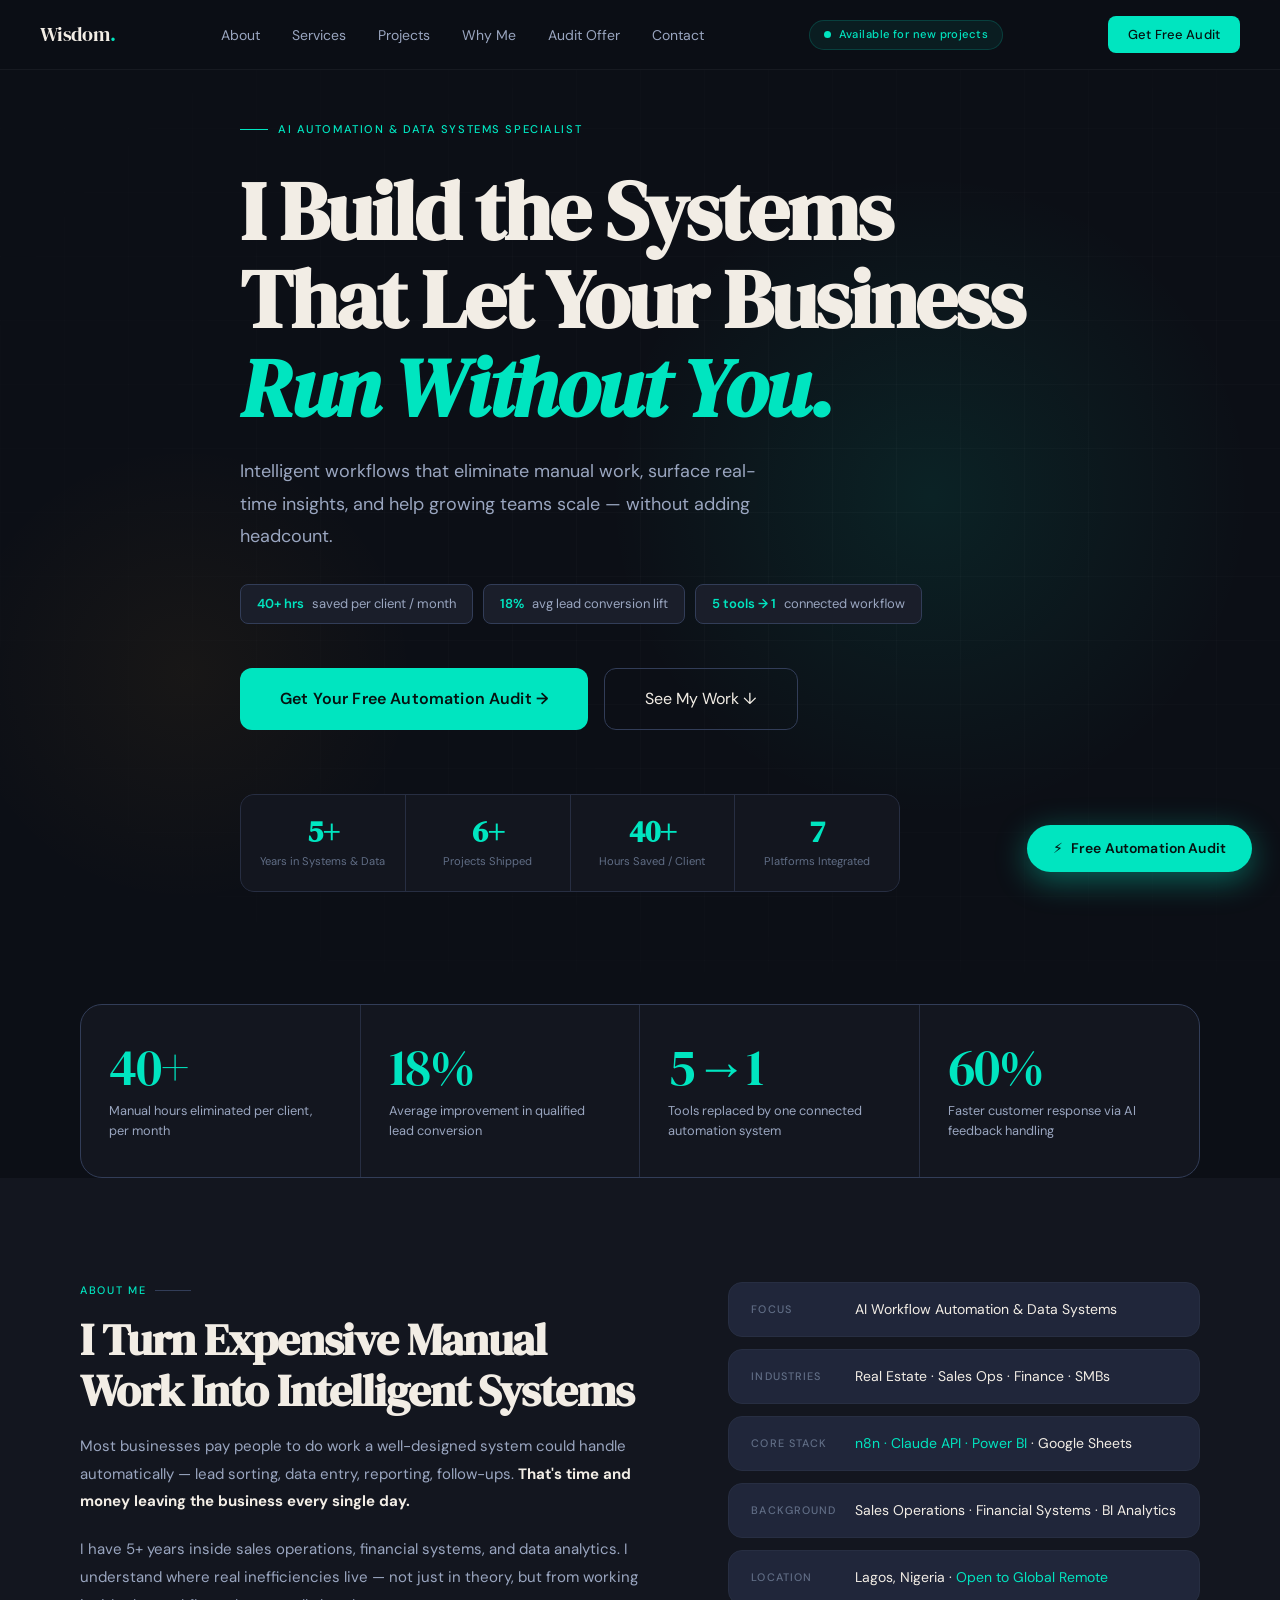
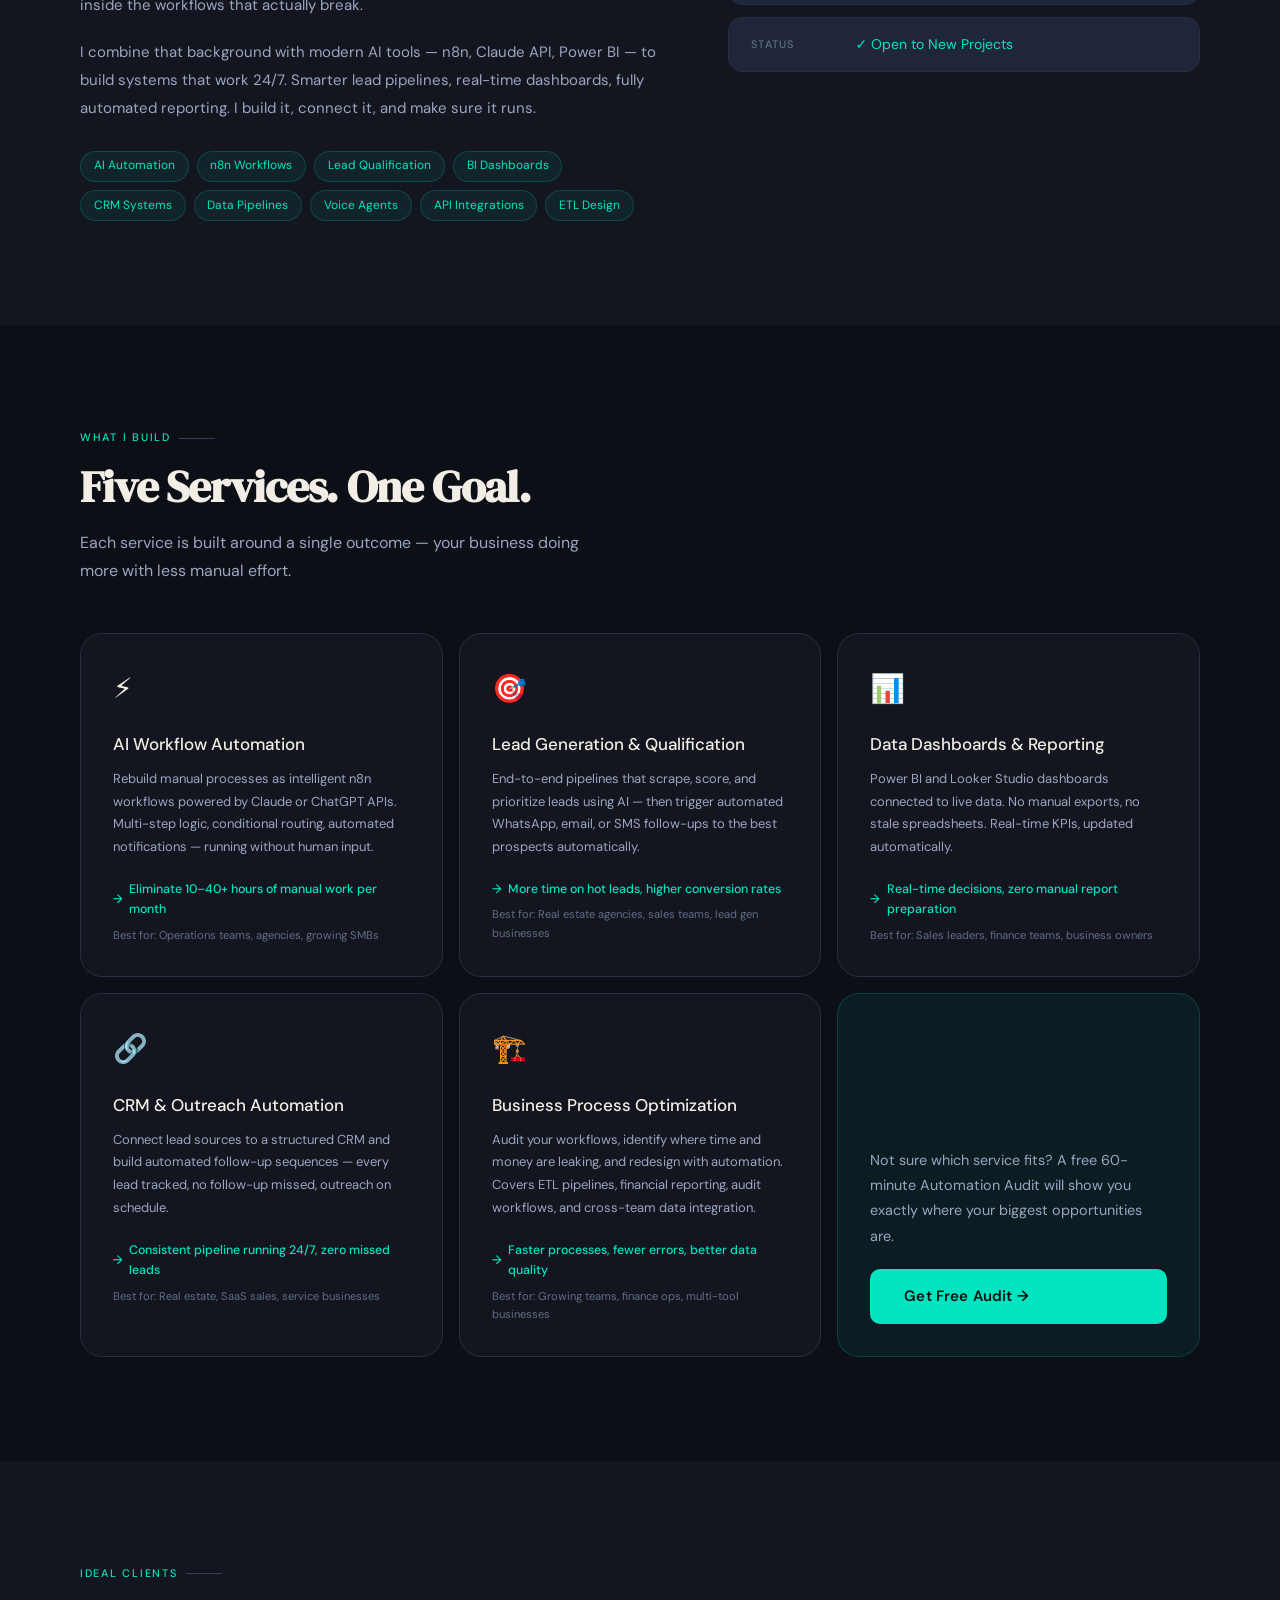
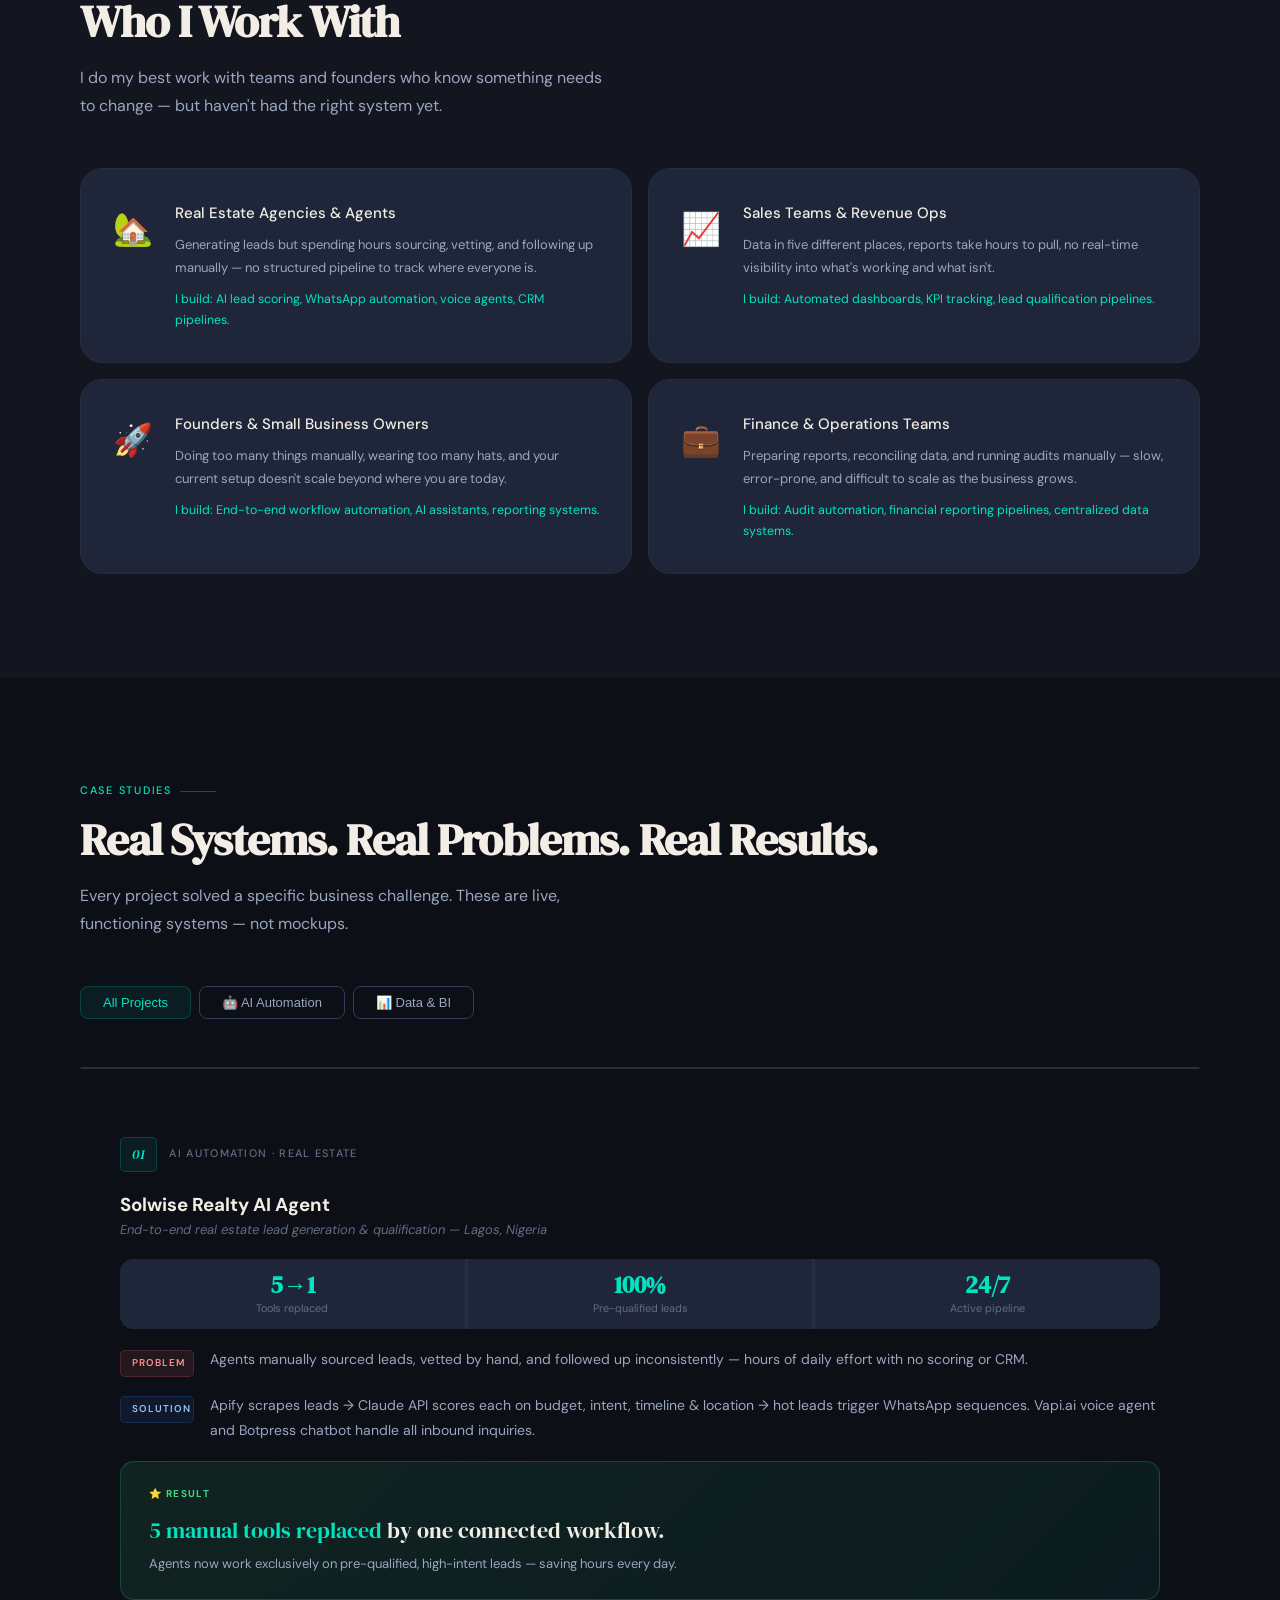
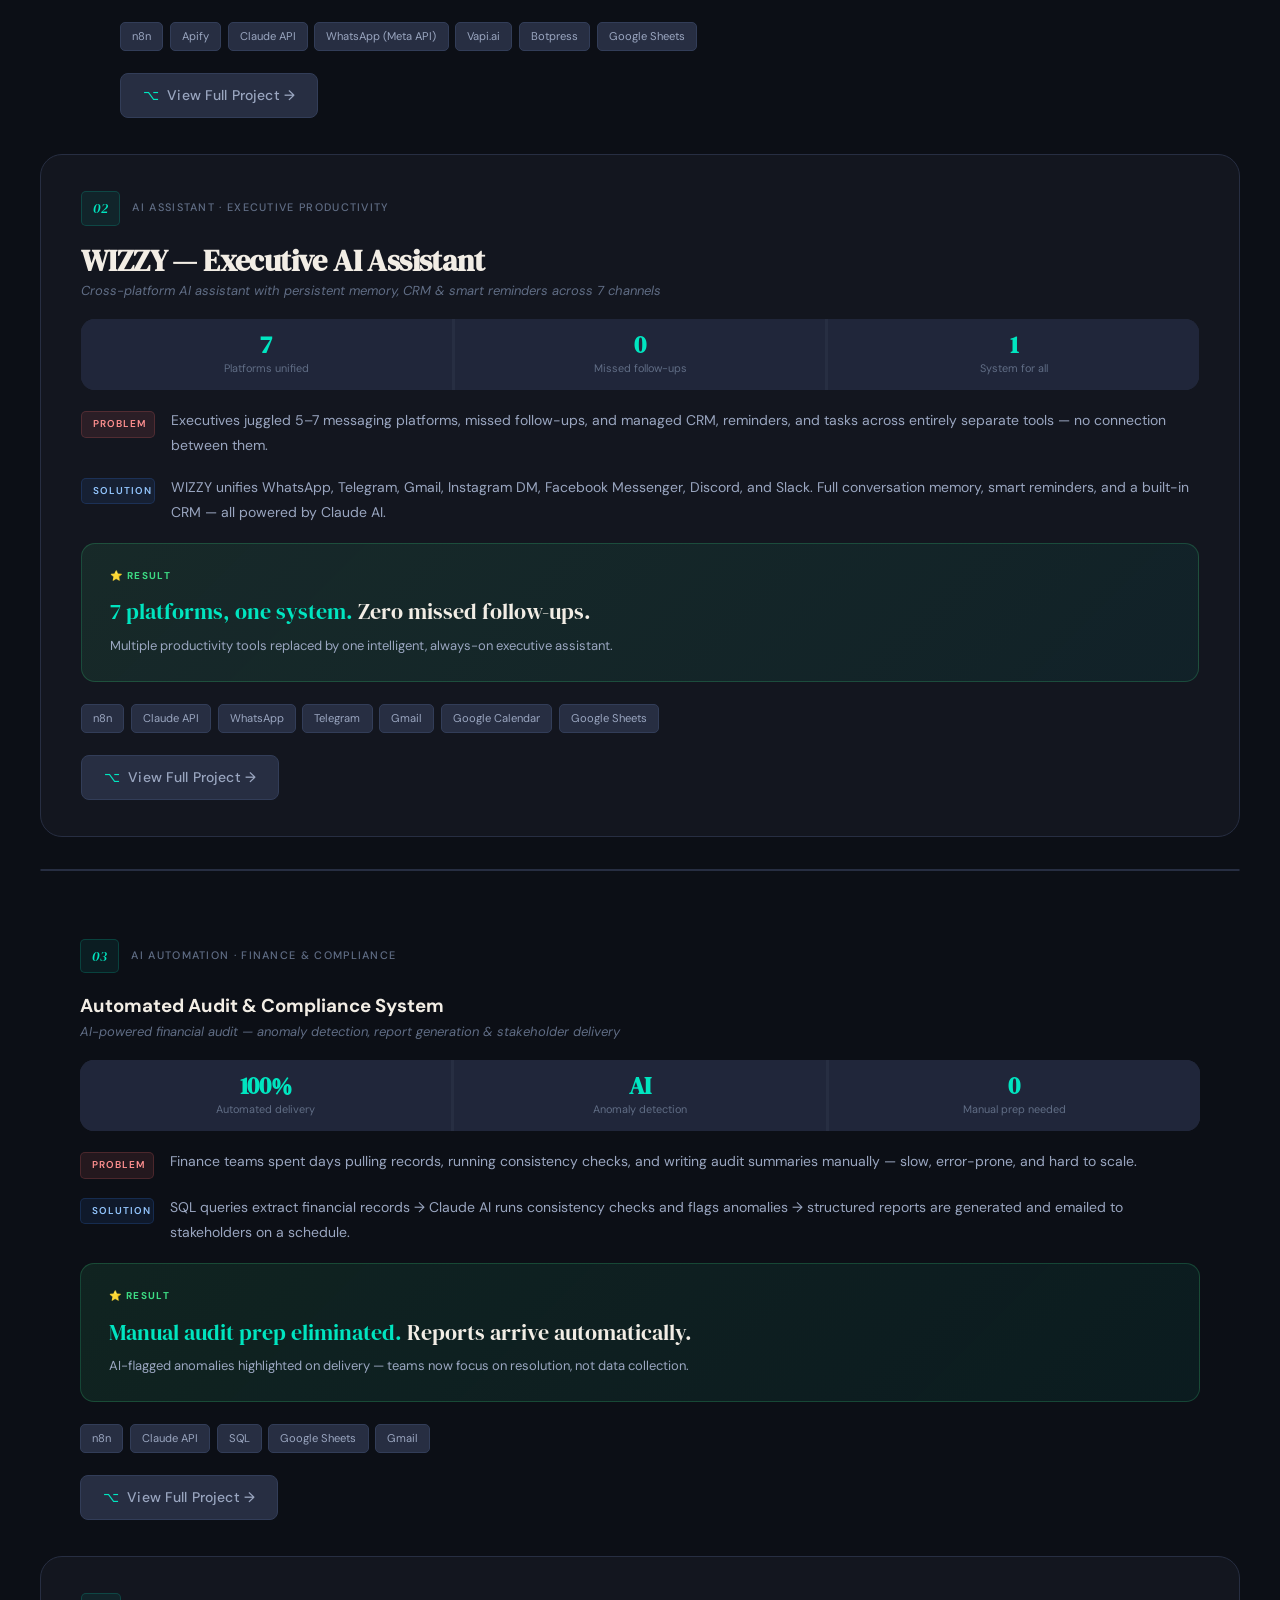
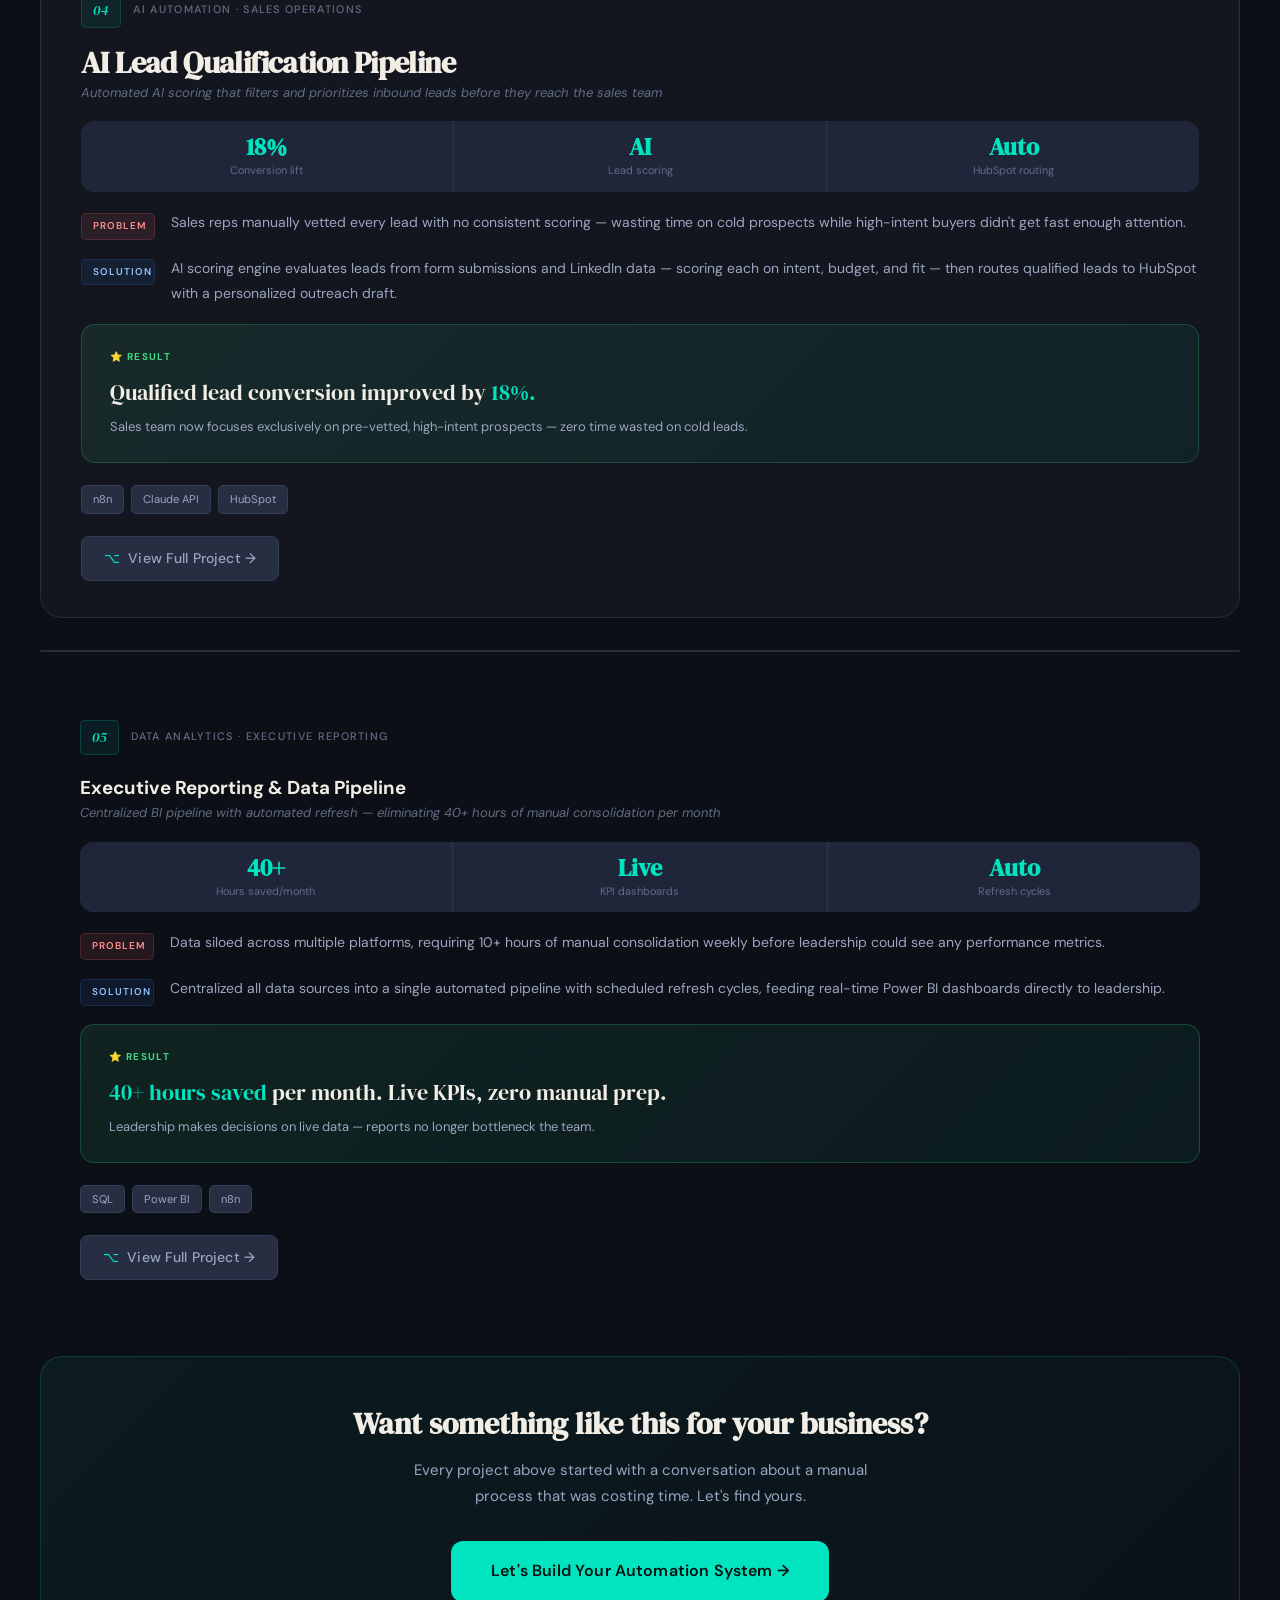
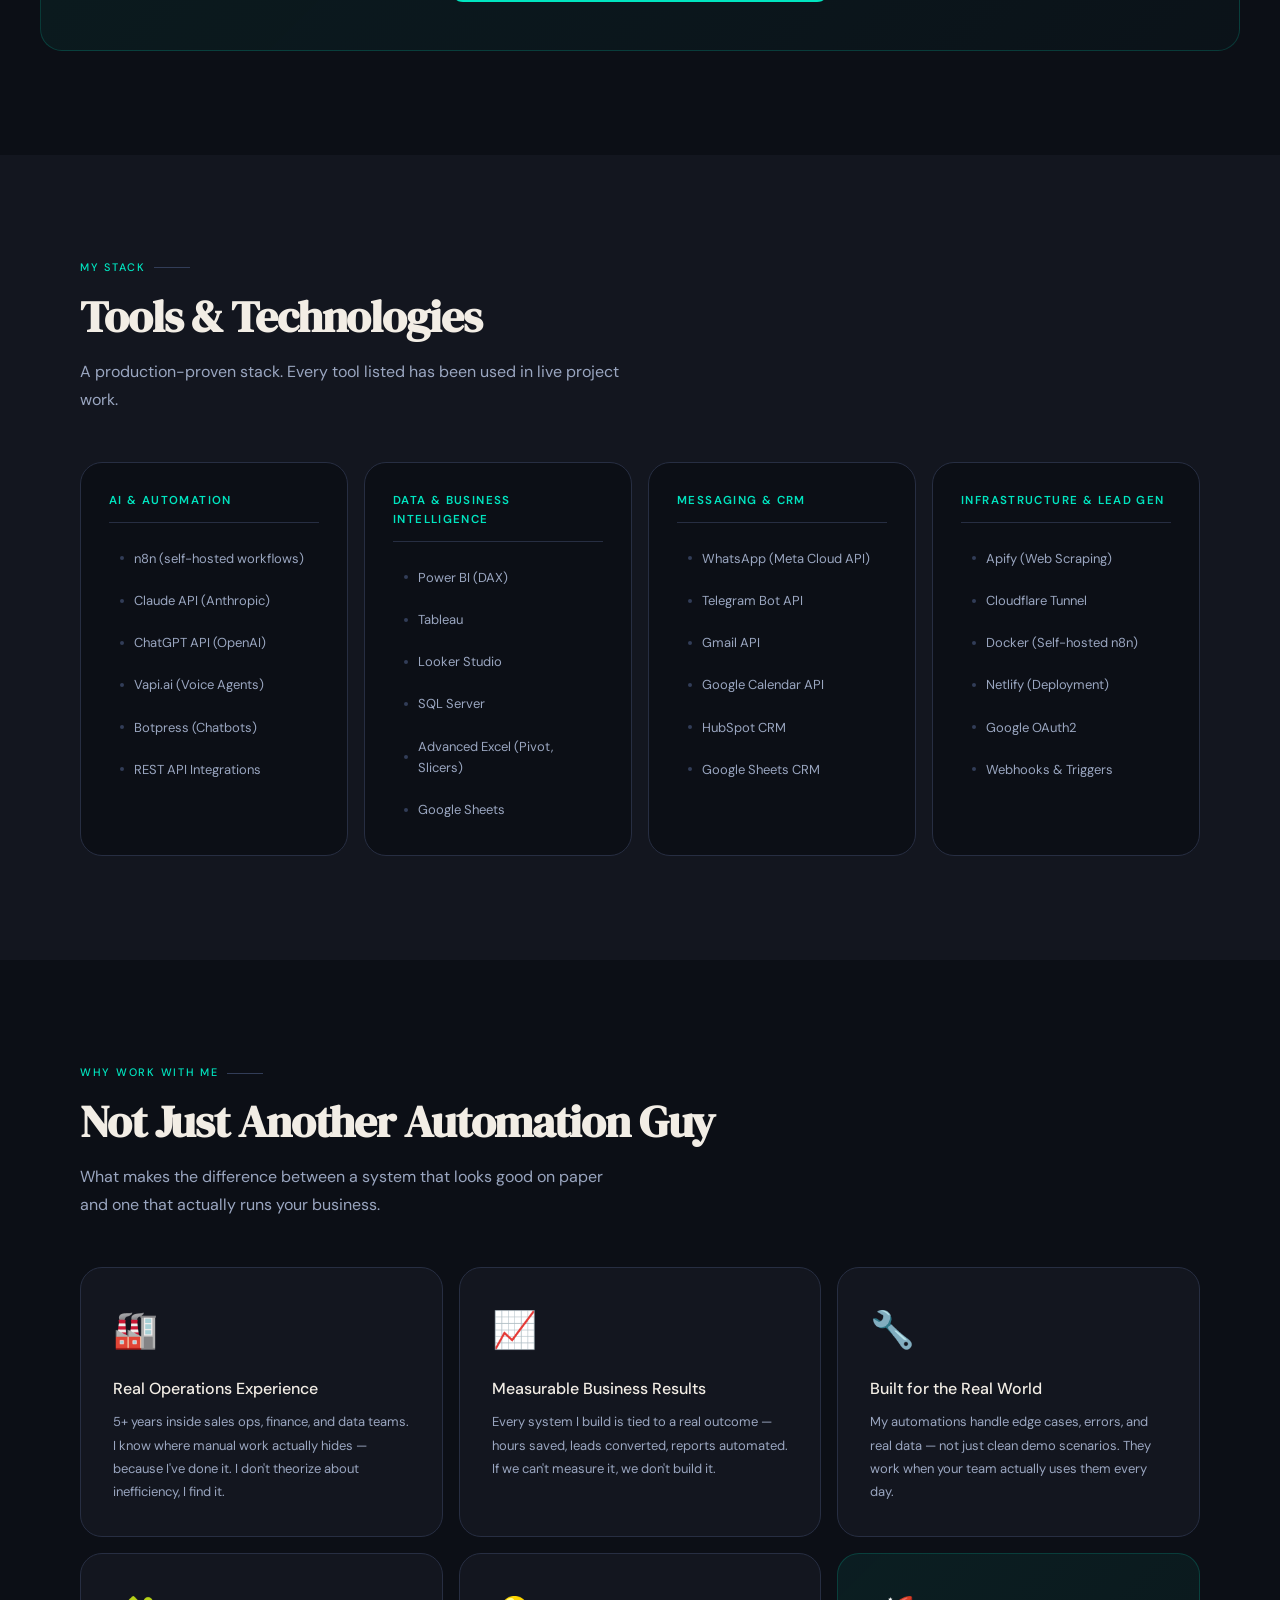
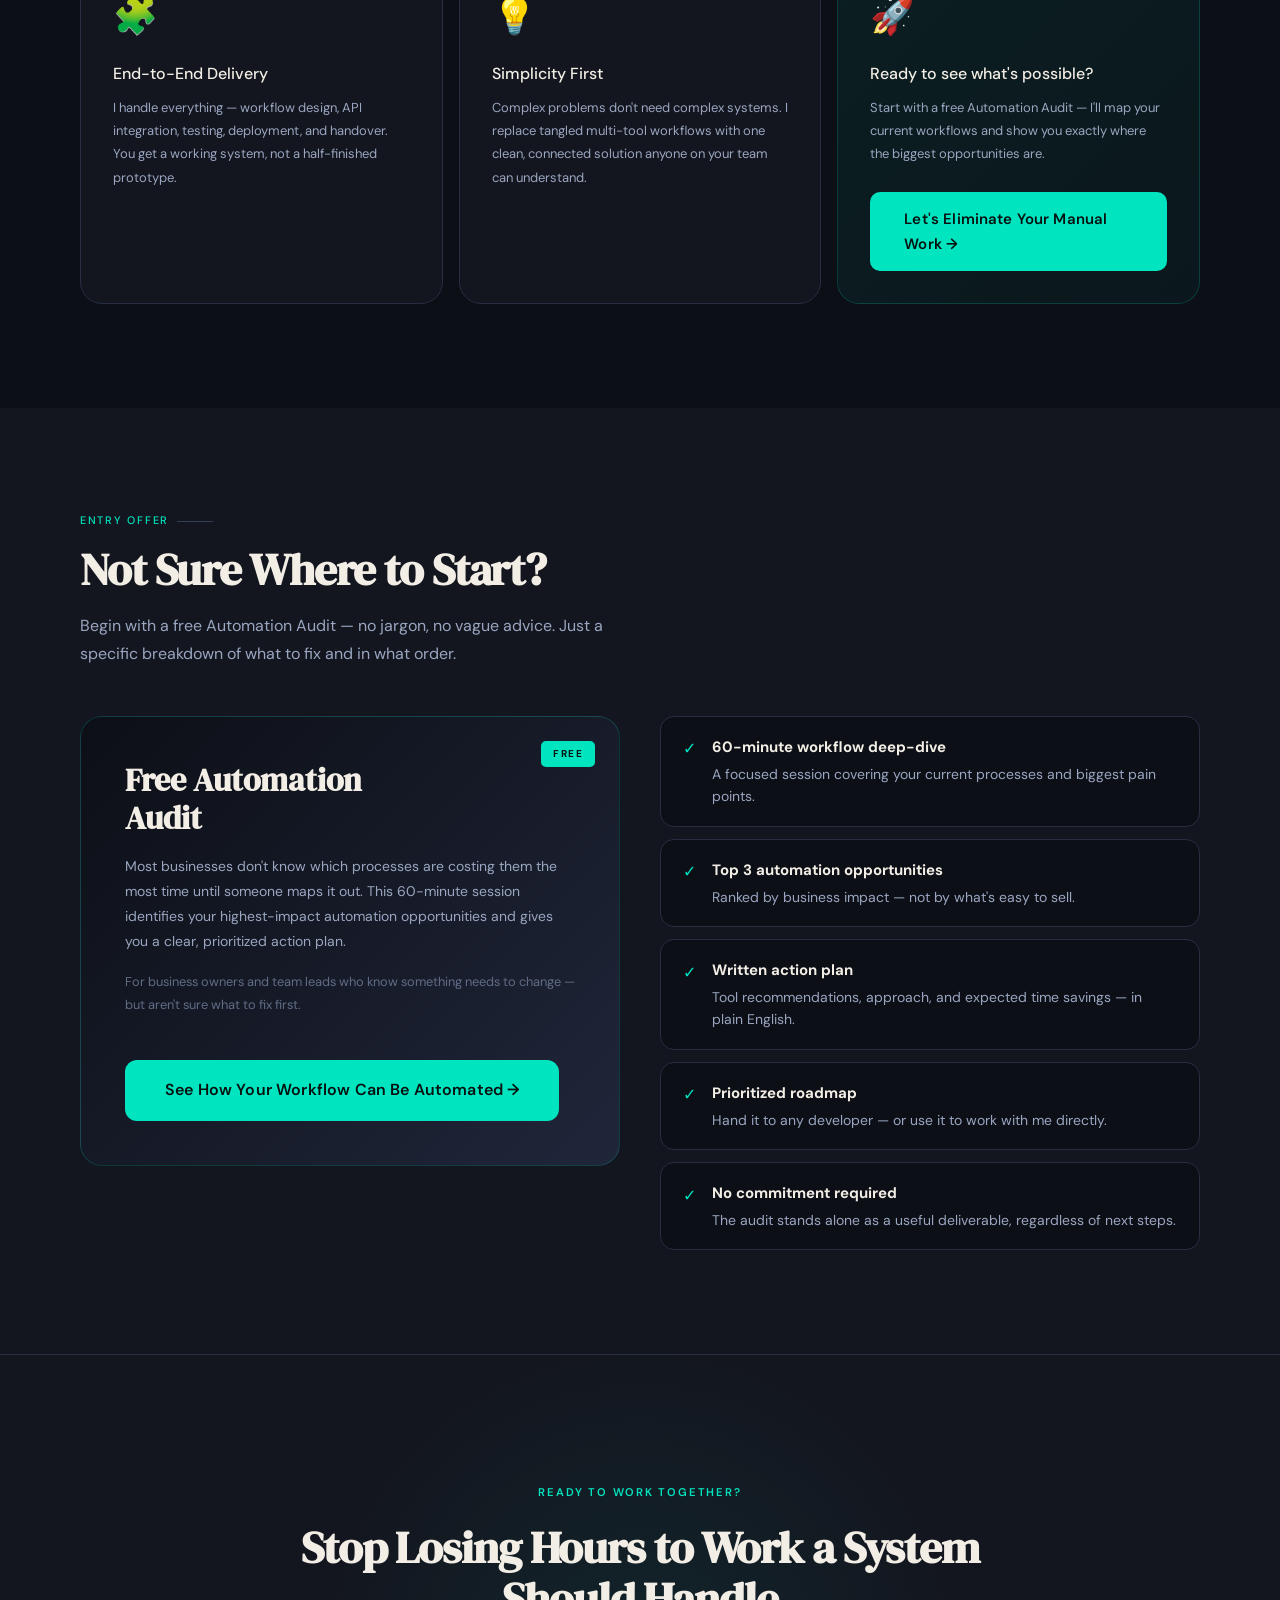
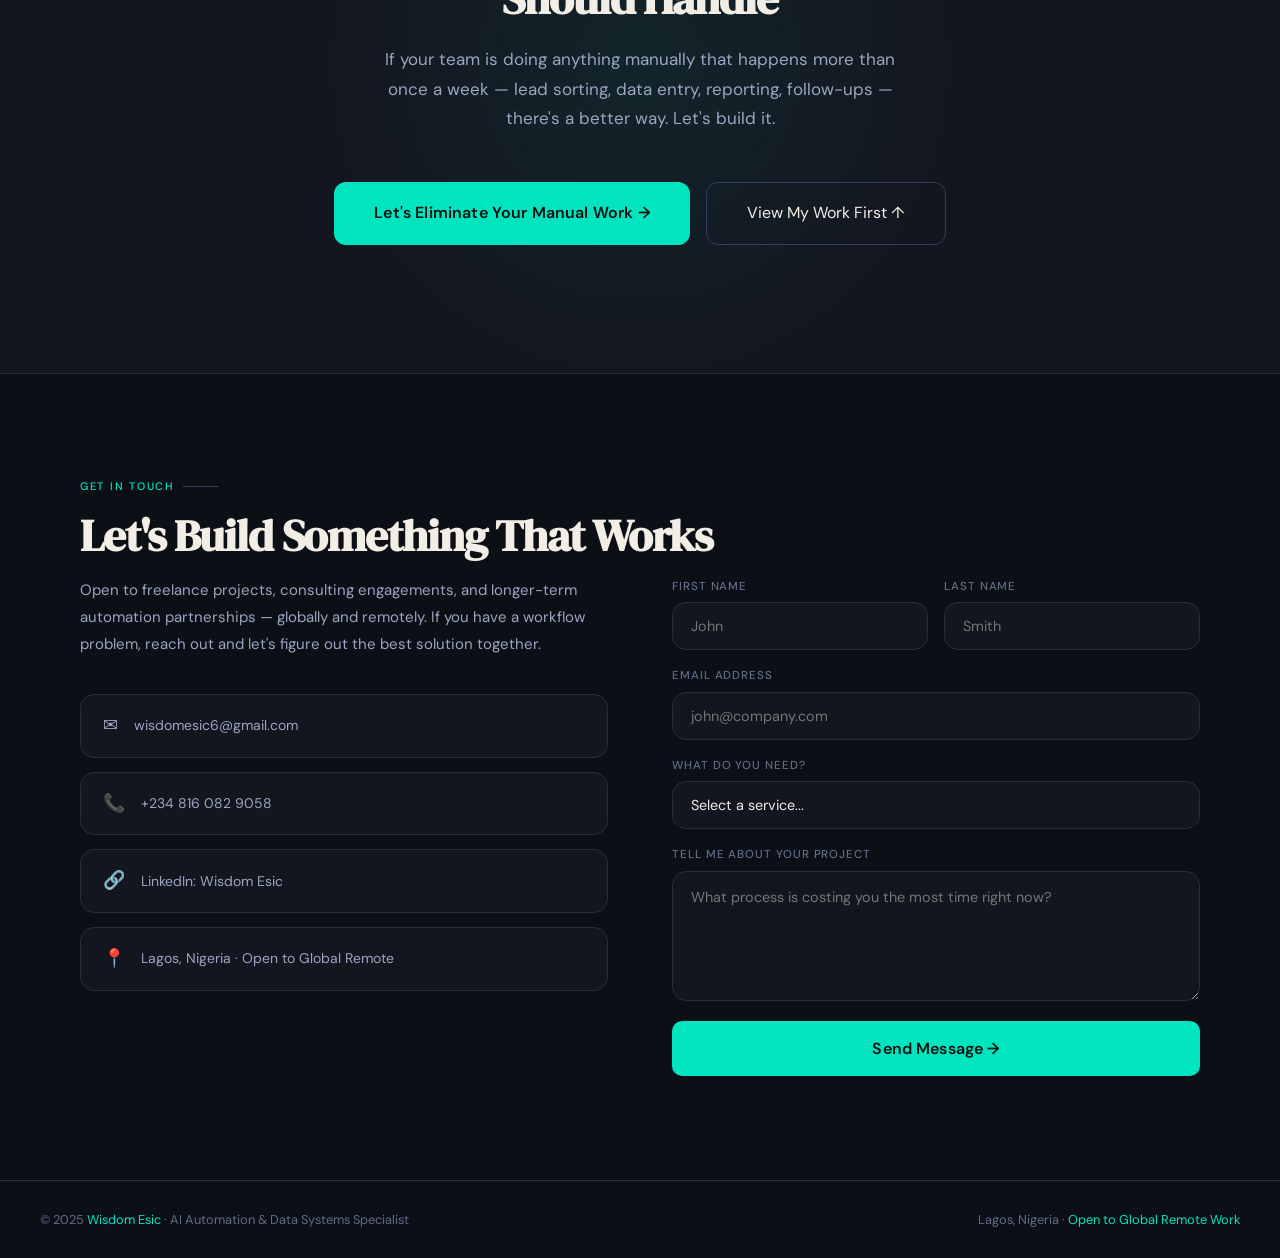
==== commit b8d38d1f: "Update index.html" ====
--- a/index.html
+++ b/index.html
@@ -168,39 +168,49 @@
 .tab-btn{padding:.5rem 1.375rem;border-radius:8px;font-size:.8125rem;font-weight:400;border:1px solid var(--border2);background:transparent;color:var(--text2);cursor:pointer;transition:all var(--transition)}
 .tab-btn.active,.tab-btn:hover{background:var(--teal-bg);border-color:var(--teal-border);color:var(--teal)}
 
-/* Project card */
+/* Project card — single column, no image */
 .project-card{
-  display:grid;grid-template-columns:420px 1fr;
   background:var(--bg2);border:1px solid var(--border);border-radius:var(--radius-lg);
-  overflow:hidden;margin-bottom:2.5rem;
+  overflow:hidden;margin-bottom:2rem;
   transition:border-color var(--transition),transform var(--transition),box-shadow var(--transition);
 }
-.project-card:hover{border-color:var(--border2);transform:translateY(-5px);box-shadow:var(--shadow-hover)}
-.project-card.reverse{grid-template-columns:1fr 420px}
-
-/* Visual panel */
-.project-visual{
-  position:relative;overflow:hidden;min-height:460px;
-  background:var(--surface);
-}
-.project-card.reverse .project-visual{order:2}
-.project-visual img{position:absolute;top:0;left:0;width:100%;height:100%;object-fit:cover;object-position:top center;opacity:.82;transition:opacity var(--transition),transform .5s ease;display:block}
-.project-card:hover .project-visual img{opacity:1;transform:scale(1.04)}
-.project-visual-overlay{position:absolute;inset:0;z-index:1;background:linear-gradient(to top,rgba(12,15,22,.9) 0%,rgba(12,15,22,.15) 50%,transparent 100%);pointer-events:none}
-.project-visual-badge{
-  position:absolute;bottom:1.25rem;left:1.25rem;right:1.25rem;z-index:2;
-  background:rgba(12,15,22,.92);border:1px solid var(--border2);
-  border-radius:var(--radius);padding:.875rem 1.125rem;
-  backdrop-filter:blur(16px);
-  display:flex;align-items:center;gap:.875rem;
-}
-.pvb-metric{text-align:center;flex:1}
-.pvb-metric strong{display:block;font-family:var(--font-display);font-size:1.625rem;color:var(--teal);line-height:1;letter-spacing:-.01em}
+.project-card:hover{border-color:var(--border2);transform:translateY(-4px);box-shadow:var(--shadow-hover)}
+.project-card.reverse{display:block}
+
+/* Project body */
+.project-body{padding:2.25rem 2.5rem;display:flex;flex-direction:column;gap:1.125rem}
+
+/* Metric bar (replaces visual badge) */
+.project-metrics{
+  display:flex;gap:1px;background:var(--border);border-radius:var(--radius);overflow:hidden;
+}
+.pvb-metric{flex:1;background:var(--surface);padding:.875rem 1rem;text-align:center}
+.pvb-metric strong{display:block;font-family:var(--font-display);font-size:1.5rem;color:var(--teal);line-height:1;letter-spacing:-.01em}
 .pvb-metric span{font-size:.68rem;color:var(--text3);line-height:1.35;margin-top:.25rem;display:block}
-.pvb-divider{width:1px;height:2.75rem;background:var(--border2);flex-shrink:0}
-
-/* Project body */
-.project-body{padding:2.75rem;display:flex;flex-direction:column;gap:1.5rem}
+.pvb-divider{width:1px;height:100%;background:var(--border);flex-shrink:0;align-self:stretch}
+
+/* GitHub / project button */
+.btn-github{
+  display:inline-flex;align-items:center;gap:.5rem;
+  background:var(--surface2);color:var(--text2);
+  font-size:.875rem;font-weight:500;
+  padding:.625rem 1.375rem;border-radius:8px;
+  text-decoration:none;border:1px solid var(--border2);
+  transition:border-color var(--transition),background var(--transition),transform var(--transition),color var(--transition);
+  letter-spacing:.01em;
+}
+.btn-github::before{content:'⌥';font-size:.875rem;color:var(--teal)}
+.btn-github:hover{border-color:var(--teal-border);background:var(--teal-bg);color:var(--teal);transform:translateY(-2px)}
+.project-actions{display:flex;align-items:center;gap:.75rem;flex-wrap:wrap;padding-top:.25rem}
+
+/* Projects CTA strip */
+.projects-cta{
+  background:linear-gradient(135deg,rgba(0,229,192,.06),rgba(0,229,192,.02));
+  border:1.5px solid var(--teal-border);border-radius:var(--radius-lg);
+  padding:3rem;text-align:center;margin-top:2.5rem;
+}
+.projects-cta h3{font-family:var(--font-display);font-size:1.875rem;color:var(--text);margin-bottom:.875rem;line-height:1.25}
+.projects-cta p{font-size:.9375rem;color:var(--text2);margin-bottom:2rem;max-width:500px;margin-left:auto;margin-right:auto;line-height:1.75}
 .project-meta{display:flex;align-items:center;gap:.75rem;flex-wrap:wrap}
 .project-num{font-family:var(--font-display);font-size:.875rem;color:var(--teal);background:var(--teal-bg);border:1px solid var(--teal-border);padding:.3rem .7rem;border-radius:5px;font-style:italic}
 .project-category{font-size:.68rem;font-weight:500;letter-spacing:.12em;text-transform:uppercase;color:var(--text3)}
@@ -332,8 +342,7 @@
   .tools-grid{grid-template-columns:repeat(2,1fr)}
   .why-grid{grid-template-columns:repeat(2,1fr)}
   .project-card,.project-card.reverse{grid-template-columns:1fr;display:flex;flex-direction:column}
-  .project-visual{min-height:300px;height:300px;order:-1;border-right:none;border-bottom:1px solid var(--border)}
-  .project-card.reverse .project-visual{order:-1;border-right:none}
+
 }
 @media(max-width:768px){
   nav{padding:.875rem 1.25rem}
@@ -573,25 +582,23 @@
 
     <!-- PROJECT 1 — Solwise -->
     <div class="project-card reveal" data-category="ai">
-      <div class="project-visual">
-        <img src="Solowise.png.png" alt="Solwise Realty AI Agent" loading="lazy"/>
-        <div class="project-visual-overlay"></div>
-        <div class="project-visual-badge">
+      </div>
+      <div class="project-body">
+        <div class="project-meta">
+          <span class="project-num">01</span>
+          <span class="project-category">AI Automation · Real Estate</span>
+        </div>
+        <div>
+          <h3>Solwise Realty AI Agent</h3>
+          <p class="project-subtitle">End-to-end real estate lead generation &amp; qualification — Lagos, Nigeria</p>
+        </div>
+        
+        <div class="project-metrics">
           <div class="pvb-metric"><strong>5→1</strong><span>Tools replaced</span></div>
           <div class="pvb-divider"></div>
           <div class="pvb-metric"><strong>100%</strong><span>Pre-qualified leads</span></div>
           <div class="pvb-divider"></div>
           <div class="pvb-metric"><strong>24/7</strong><span>Active pipeline</span></div>
-        </div>
-      </div>
-      <div class="project-body">
-        <div class="project-meta">
-          <span class="project-num">01</span>
-          <span class="project-category">AI Automation · Real Estate</span>
-        </div>
-        <div>
-          <h3>Solwise Realty AI Agent</h3>
-          <p class="project-subtitle">End-to-end real estate lead generation &amp; qualification — Lagos, Nigeria</p>
         </div>
         <div class="case-study">
           <div class="cs-row">
@@ -610,11 +617,14 @@
         <div class="project-tools">
           <span class="tool-tag">n8n</span><span class="tool-tag">Apify</span><span class="tool-tag">Claude API</span><span class="tool-tag">WhatsApp (Meta API)</span><span class="tool-tag">Vapi.ai</span><span class="tool-tag">Botpress</span><span class="tool-tag">Google Sheets</span>
         </div>
+        <div class="project-actions">
+          <a href="https://github.com/yourusername/solwise-realty-ai-agent" target="_blank" rel="noopener" class="btn-github">View Full Project →</a>
+        </div>
       </div>
     </div>
 
     <!-- PROJECT 2 — WIZZY -->
-    <div class="project-card reverse reveal" data-category="ai">
+    <div class="project-card reveal" data-category="ai">
       <div class="project-body">
         <div class="project-meta">
           <span class="project-num">02</span>
@@ -623,6 +633,14 @@
         <div>
           <h3>WIZZY — Executive AI Assistant</h3>
           <p class="project-subtitle">Cross-platform AI assistant with persistent memory, CRM &amp; smart reminders across 7 channels</p>
+        </div>
+        
+        <div class="project-metrics">
+          <div class="pvb-metric"><strong>7</strong><span>Platforms unified</span></div>
+          <div class="pvb-divider"></div>
+          <div class="pvb-metric"><strong>0</strong><span>Missed follow-ups</span></div>
+          <div class="pvb-divider"></div>
+          <div class="pvb-metric"><strong>1</strong><span>System for all</span></div>
         </div>
         <div class="case-study">
           <div class="cs-row">
@@ -641,41 +659,32 @@
         <div class="project-tools">
           <span class="tool-tag">n8n</span><span class="tool-tag">Claude API</span><span class="tool-tag">WhatsApp</span><span class="tool-tag">Telegram</span><span class="tool-tag">Gmail</span><span class="tool-tag">Google Calendar</span><span class="tool-tag">Google Sheets</span>
         </div>
-      </div>
-      <div class="project-visual">
-        <img src="Wizzy.png.png" alt="WIZZY n8n workflow" loading="lazy"/>
-        <div class="project-visual-overlay"></div>
-        <div class="project-visual-badge">
-          <div class="pvb-metric"><strong>7</strong><span>Platforms unified</span></div>
-          <div class="pvb-divider"></div>
-          <div class="pvb-metric"><strong>0</strong><span>Missed follow-ups</span></div>
-          <div class="pvb-divider"></div>
-          <div class="pvb-metric"><strong>1</strong><span>System for all</span></div>
-        </div>
+        <div class="project-actions">
+          <a href="https://github.com/yourusername/wizzy-ai-assistant" target="_blank" rel="noopener" class="btn-github">View Full Project →</a>
+        </div>
+      </div>
       </div>
     </div>
 
     <!-- PROJECT 3 — Audit -->
     <div class="project-card reveal" data-category="ai">
-      <div class="project-visual">
-        <img src="Audit.png.png" alt="AI Audit Intelligence Platform" loading="lazy"/>
-        <div class="project-visual-overlay"></div>
-        <div class="project-visual-badge">
+      </div>
+      <div class="project-body">
+        <div class="project-meta">
+          <span class="project-num">03</span>
+          <span class="project-category">AI Automation · Finance &amp; Compliance</span>
+        </div>
+        <div>
+          <h3>Automated Audit &amp; Compliance System</h3>
+          <p class="project-subtitle">AI-powered financial audit — anomaly detection, report generation &amp; stakeholder delivery</p>
+        </div>
+        
+        <div class="project-metrics">
           <div class="pvb-metric"><strong>100%</strong><span>Automated delivery</span></div>
           <div class="pvb-divider"></div>
           <div class="pvb-metric"><strong>AI</strong><span>Anomaly detection</span></div>
           <div class="pvb-divider"></div>
           <div class="pvb-metric"><strong>0</strong><span>Manual prep needed</span></div>
-        </div>
-      </div>
-      <div class="project-body">
-        <div class="project-meta">
-          <span class="project-num">03</span>
-          <span class="project-category">AI Automation · Finance &amp; Compliance</span>
-        </div>
-        <div>
-          <h3>Automated Audit &amp; Compliance System</h3>
-          <p class="project-subtitle">AI-powered financial audit — anomaly detection, report generation &amp; stakeholder delivery</p>
         </div>
         <div class="case-study">
           <div class="cs-row">
@@ -694,11 +703,14 @@
         <div class="project-tools">
           <span class="tool-tag">n8n</span><span class="tool-tag">Claude API</span><span class="tool-tag">SQL</span><span class="tool-tag">Google Sheets</span><span class="tool-tag">Gmail</span>
         </div>
+        <div class="project-actions">
+          <a href="https://github.com/yourusername/automated-audit-system" target="_blank" rel="noopener" class="btn-github">View Full Project →</a>
+        </div>
       </div>
     </div>
 
     <!-- PROJECT 4 — Lead Qualification -->
-    <div class="project-card reverse reveal" data-category="ai">
+    <div class="project-card reveal" data-category="ai">
       <div class="project-body">
         <div class="project-meta">
           <span class="project-num">04</span>
@@ -707,6 +719,14 @@
         <div>
           <h3>AI Lead Qualification Pipeline</h3>
           <p class="project-subtitle">Automated AI scoring that filters and prioritizes inbound leads before they reach the sales team</p>
+        </div>
+        
+        <div class="project-metrics">
+          <div class="pvb-metric"><strong>18%</strong><span>Conversion lift</span></div>
+          <div class="pvb-divider"></div>
+          <div class="pvb-metric"><strong>AI</strong><span>Lead scoring</span></div>
+          <div class="pvb-divider"></div>
+          <div class="pvb-metric"><strong>Auto</strong><span>HubSpot routing</span></div>
         </div>
         <div class="case-study">
           <div class="cs-row">
@@ -725,41 +745,32 @@
         <div class="project-tools">
           <span class="tool-tag">n8n</span><span class="tool-tag">Claude API</span><span class="tool-tag">HubSpot</span>
         </div>
-      </div>
-      <div class="project-visual">
-        <img src="leads.png.png" alt="Lead Qualification Pipeline — Sales Dashboard" loading="lazy"/>
-        <div class="project-visual-overlay"></div>
-        <div class="project-visual-badge">
-          <div class="pvb-metric"><strong>18%</strong><span>Conversion lift</span></div>
-          <div class="pvb-divider"></div>
-          <div class="pvb-metric"><strong>AI</strong><span>Lead scoring</span></div>
-          <div class="pvb-divider"></div>
-          <div class="pvb-metric"><strong>Auto</strong><span>HubSpot routing</span></div>
-        </div>
+        <div class="project-actions">
+          <a href="https://github.com/yourusername/ai-lead-qualification-pipeline" target="_blank" rel="noopener" class="btn-github">View Full Project →</a>
+        </div>
+      </div>
       </div>
     </div>
 
     <!-- PROJECT 5 — Reporting -->
     <div class="project-card reveal" data-category="data">
-      <div class="project-visual">
-        <img src="reportying.png.png" alt="Agro Prime Sales Performance Dashboard — Power BI" loading="lazy"/>
-        <div class="project-visual-overlay"></div>
-        <div class="project-visual-badge">
+      </div>
+      <div class="project-body">
+        <div class="project-meta">
+          <span class="project-num">05</span>
+          <span class="project-category">Data Analytics · Executive Reporting</span>
+        </div>
+        <div>
+          <h3>Executive Reporting &amp; Data Pipeline</h3>
+          <p class="project-subtitle">Centralized BI pipeline with automated refresh — eliminating 40+ hours of manual consolidation per month</p>
+        </div>
+        
+        <div class="project-metrics">
           <div class="pvb-metric"><strong>40+</strong><span>Hours saved/month</span></div>
           <div class="pvb-divider"></div>
           <div class="pvb-metric"><strong>Live</strong><span>KPI dashboards</span></div>
           <div class="pvb-divider"></div>
           <div class="pvb-metric"><strong>Auto</strong><span>Refresh cycles</span></div>
-        </div>
-      </div>
-      <div class="project-body">
-        <div class="project-meta">
-          <span class="project-num">05</span>
-          <span class="project-category">Data Analytics · Executive Reporting</span>
-        </div>
-        <div>
-          <h3>Executive Reporting &amp; Data Pipeline</h3>
-          <p class="project-subtitle">Centralized BI pipeline with automated refresh — eliminating 40+ hours of manual consolidation per month</p>
         </div>
         <div class="case-study">
           <div class="cs-row">
@@ -778,7 +789,16 @@
         <div class="project-tools">
           <span class="tool-tag">SQL</span><span class="tool-tag">Power BI</span><span class="tool-tag">n8n</span>
         </div>
-      </div>
+        <div class="project-actions">
+          <a href="https://github.com/yourusername/executive-reporting-pipeline" target="_blank" rel="noopener" class="btn-github">View Full Project →</a>
+        </div>
+      </div>
+    </div>
+
+    <div class="projects-cta reveal">
+      <h3>Want something like this for your business?</h3>
+      <p>Every project above started with a conversation about a manual process that was costing time. Let's find yours.</p>
+      <a href="#contact" class="btn-primary btn-lg">Let's Build Your Automation System →</a>
     </div>
   </div>
 </section>
